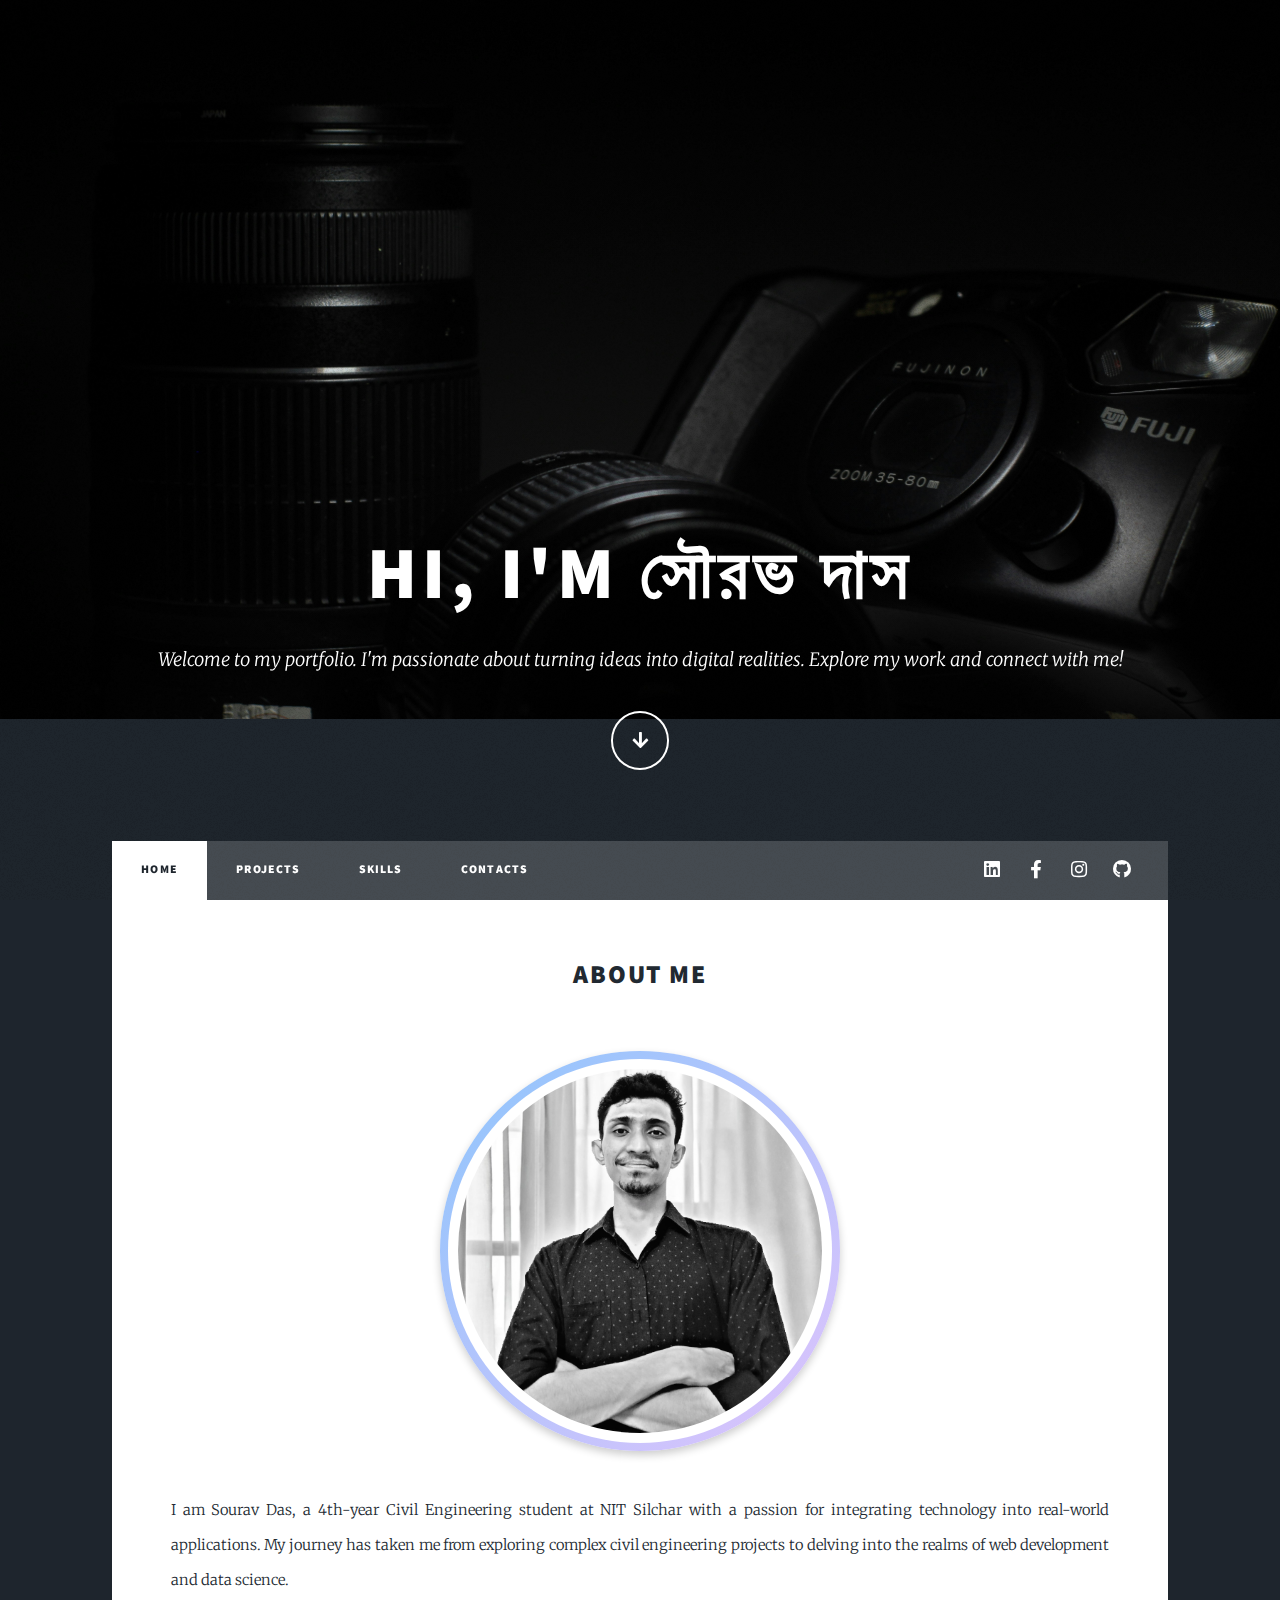
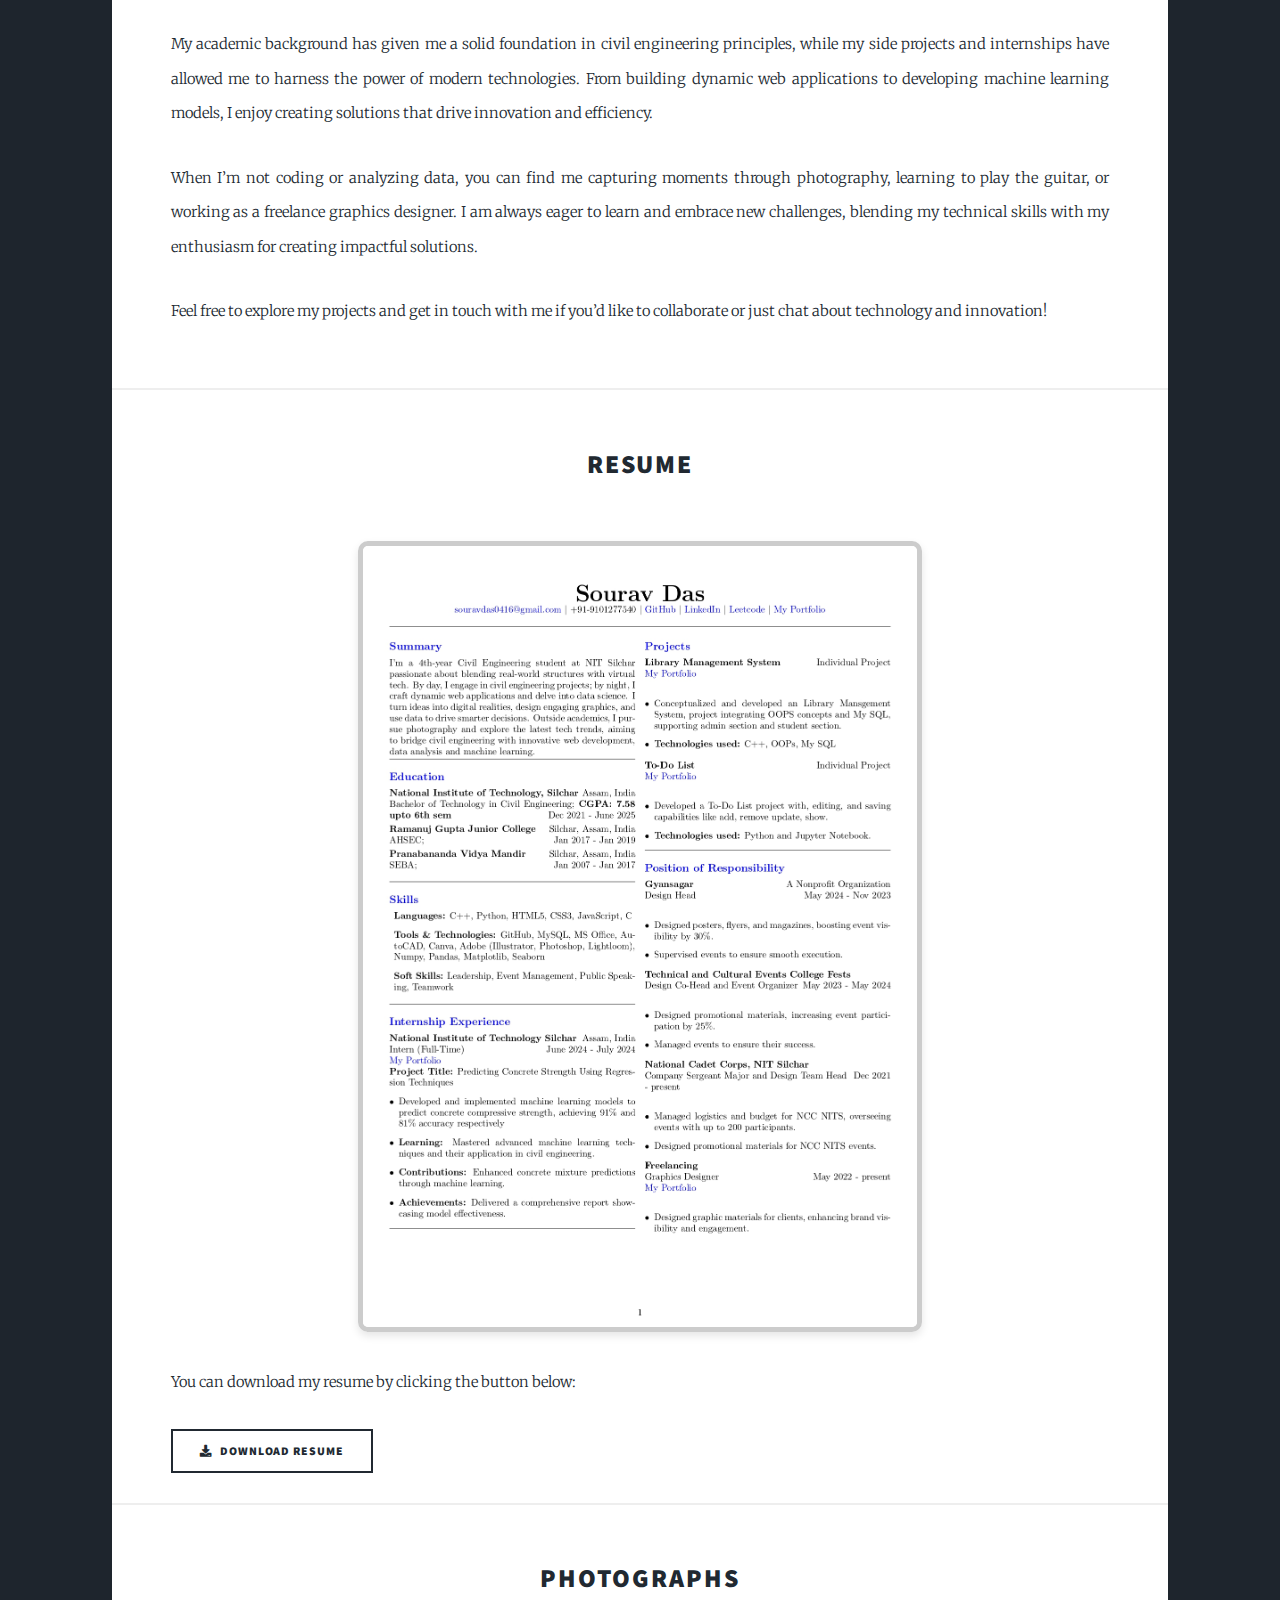
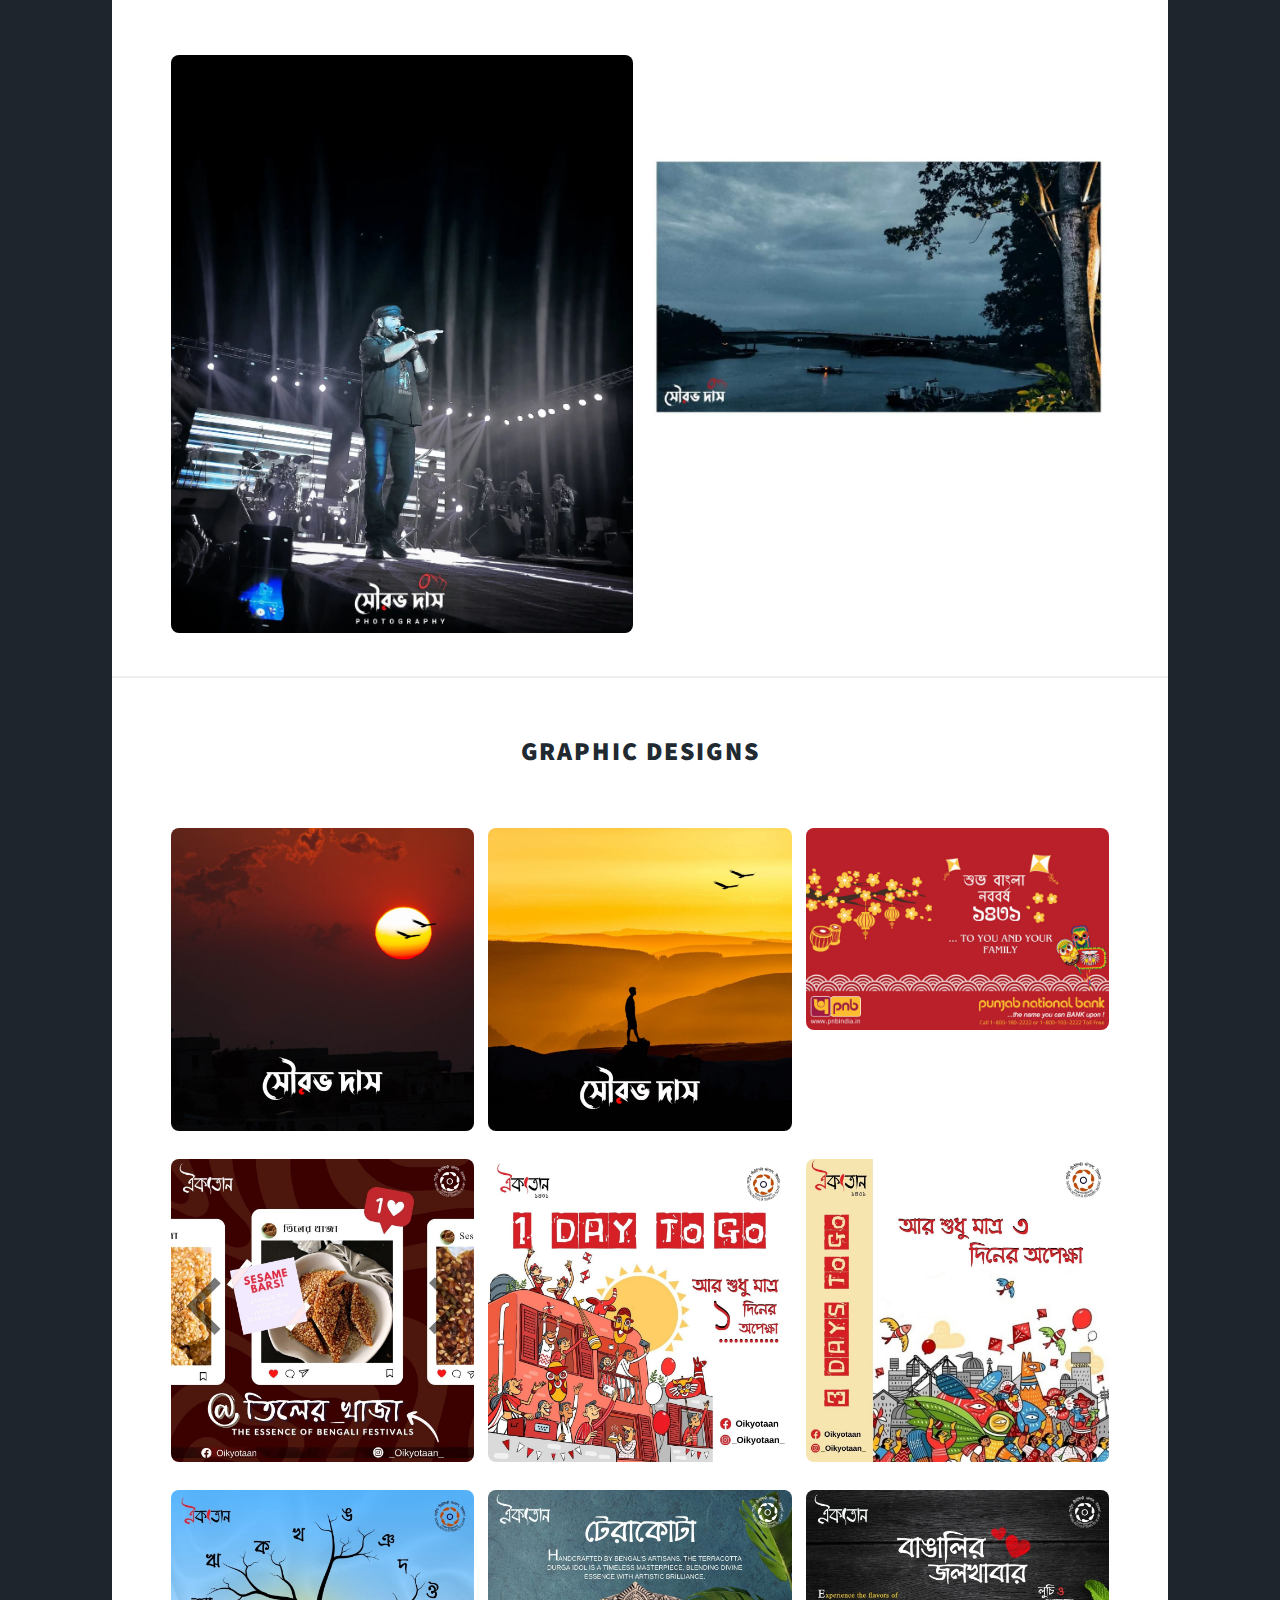
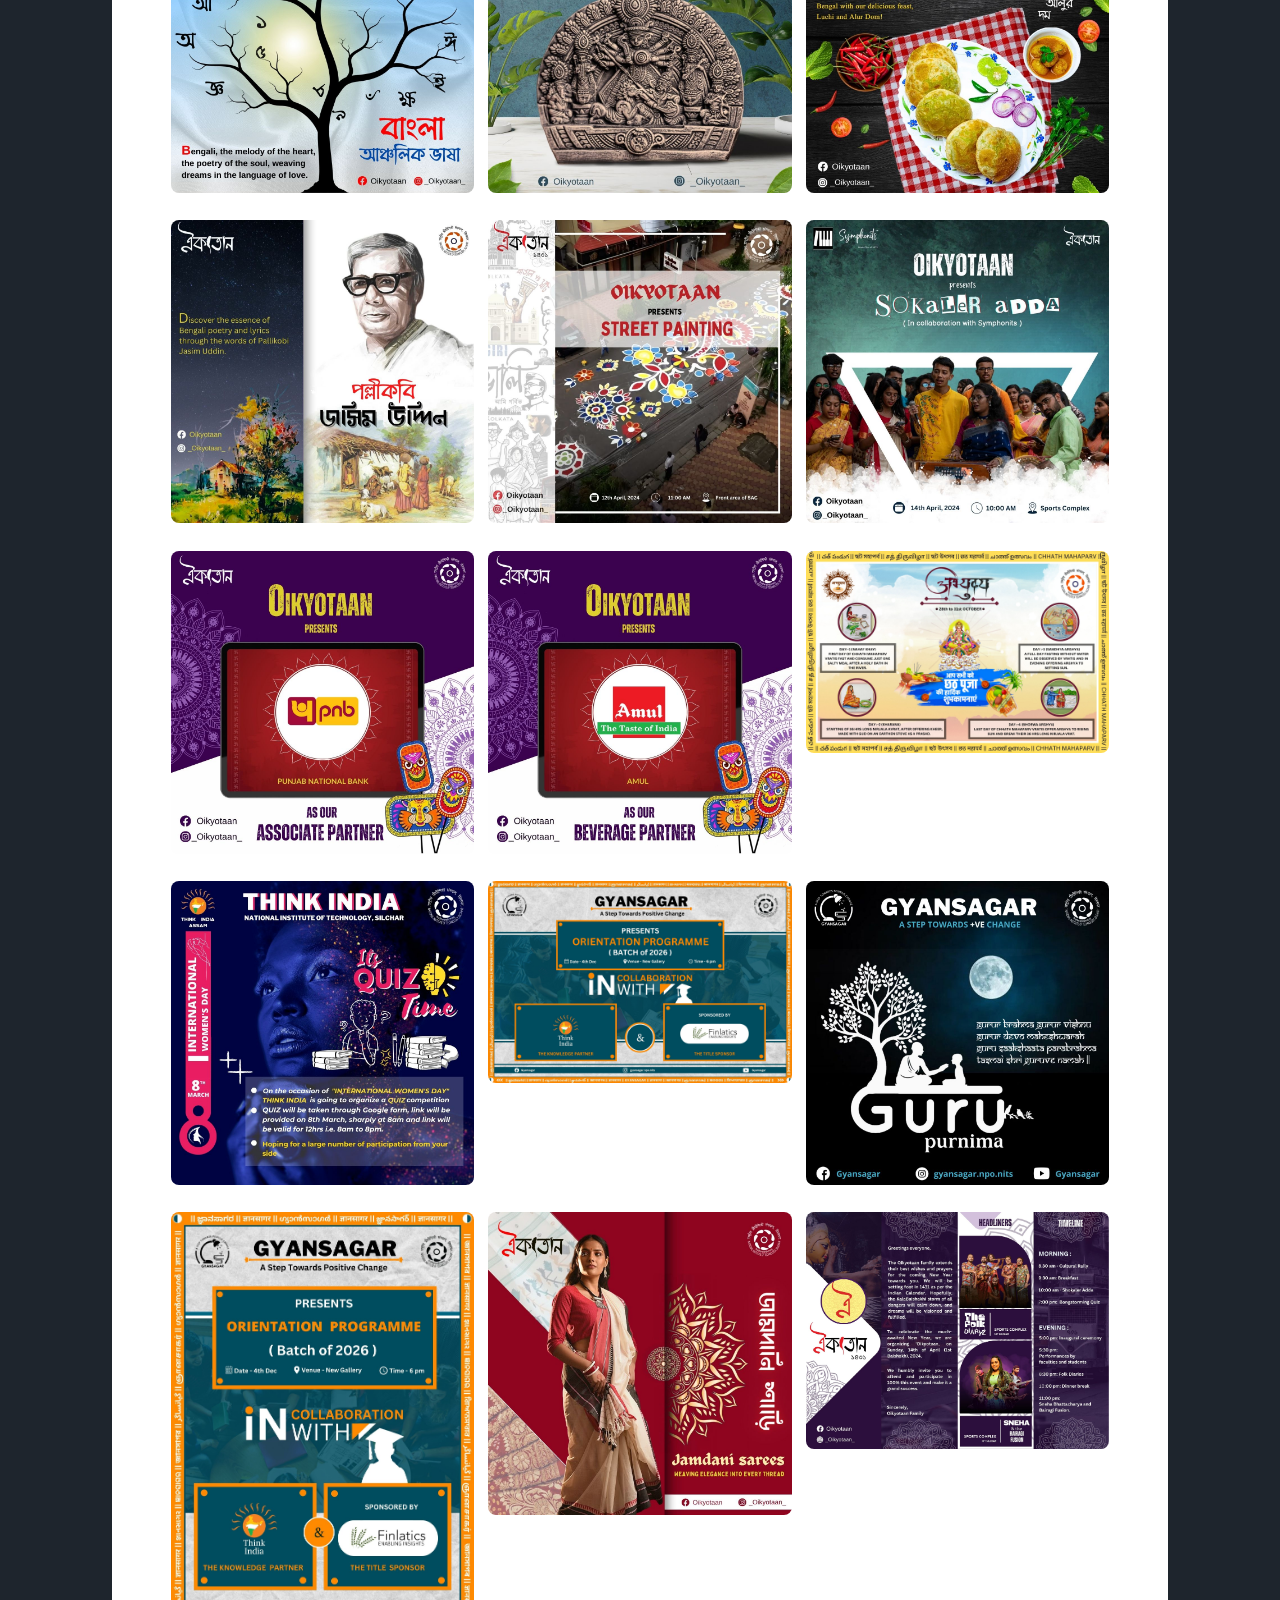
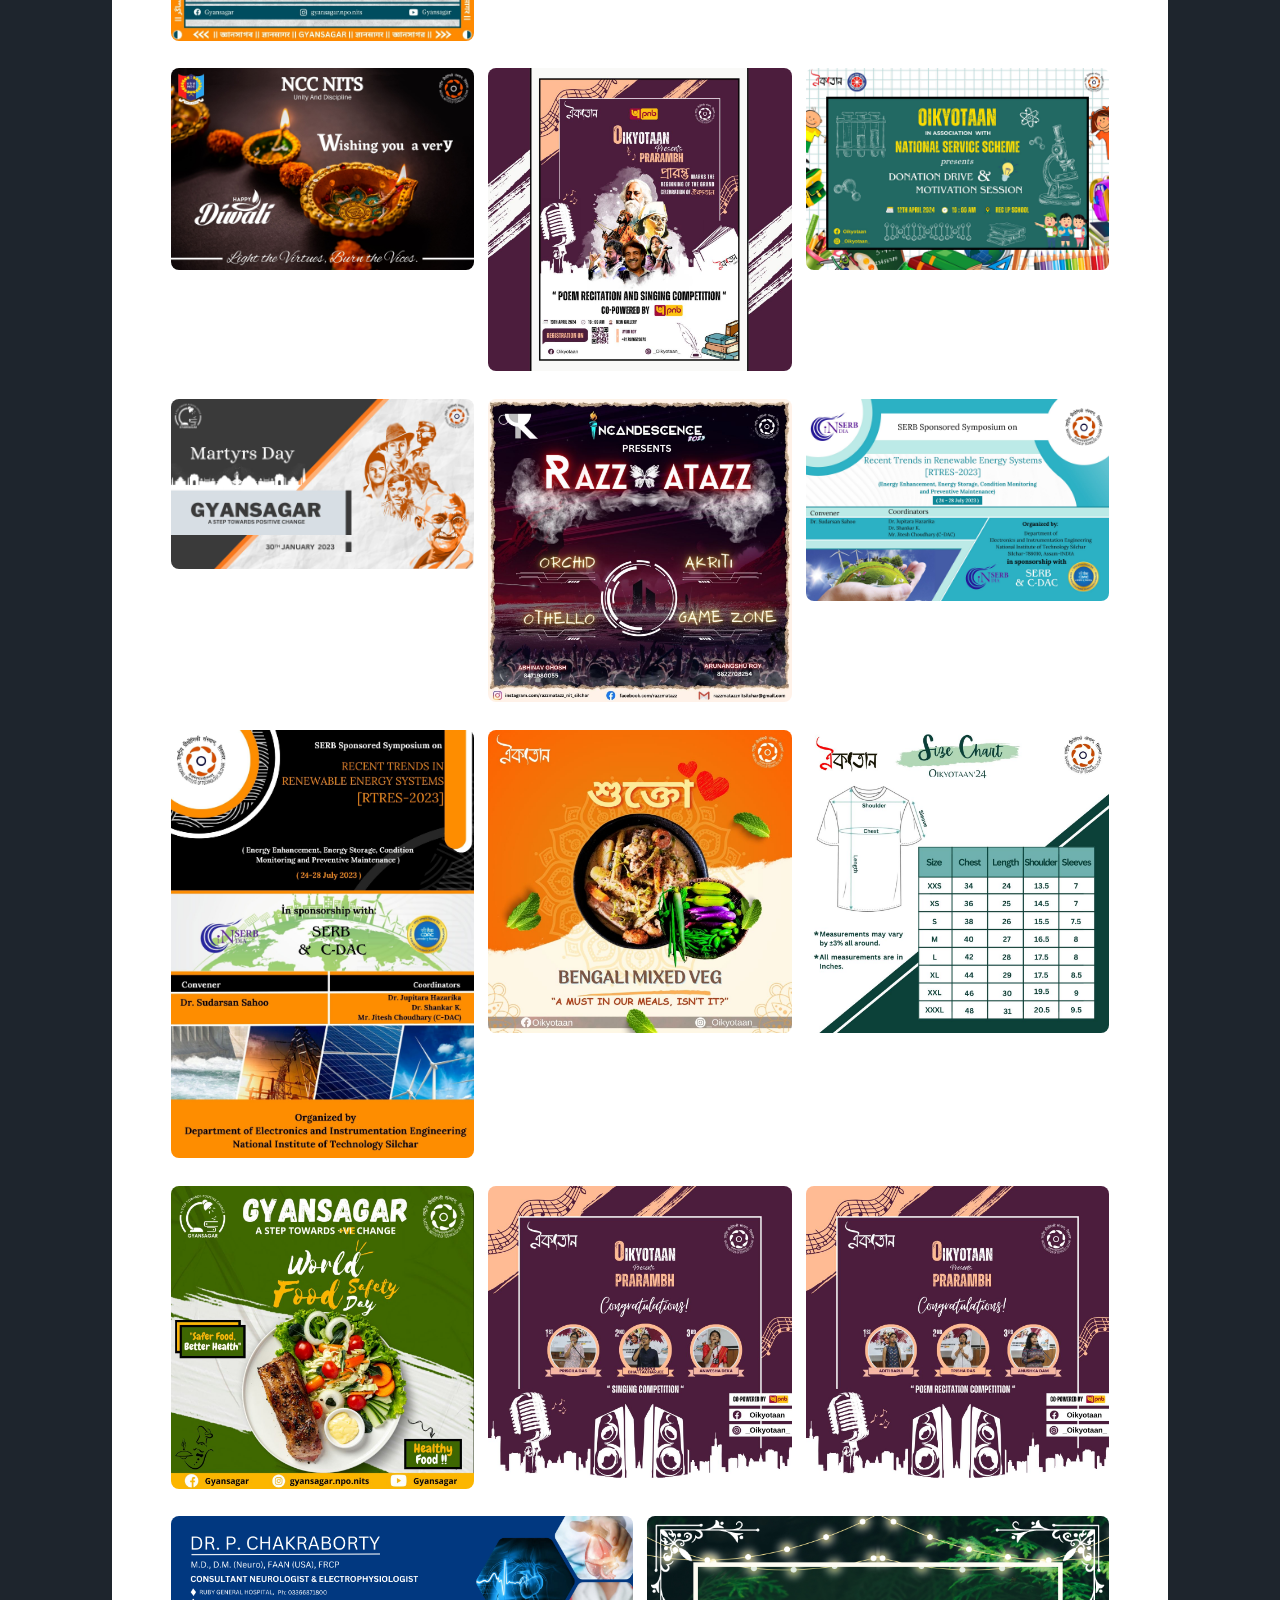
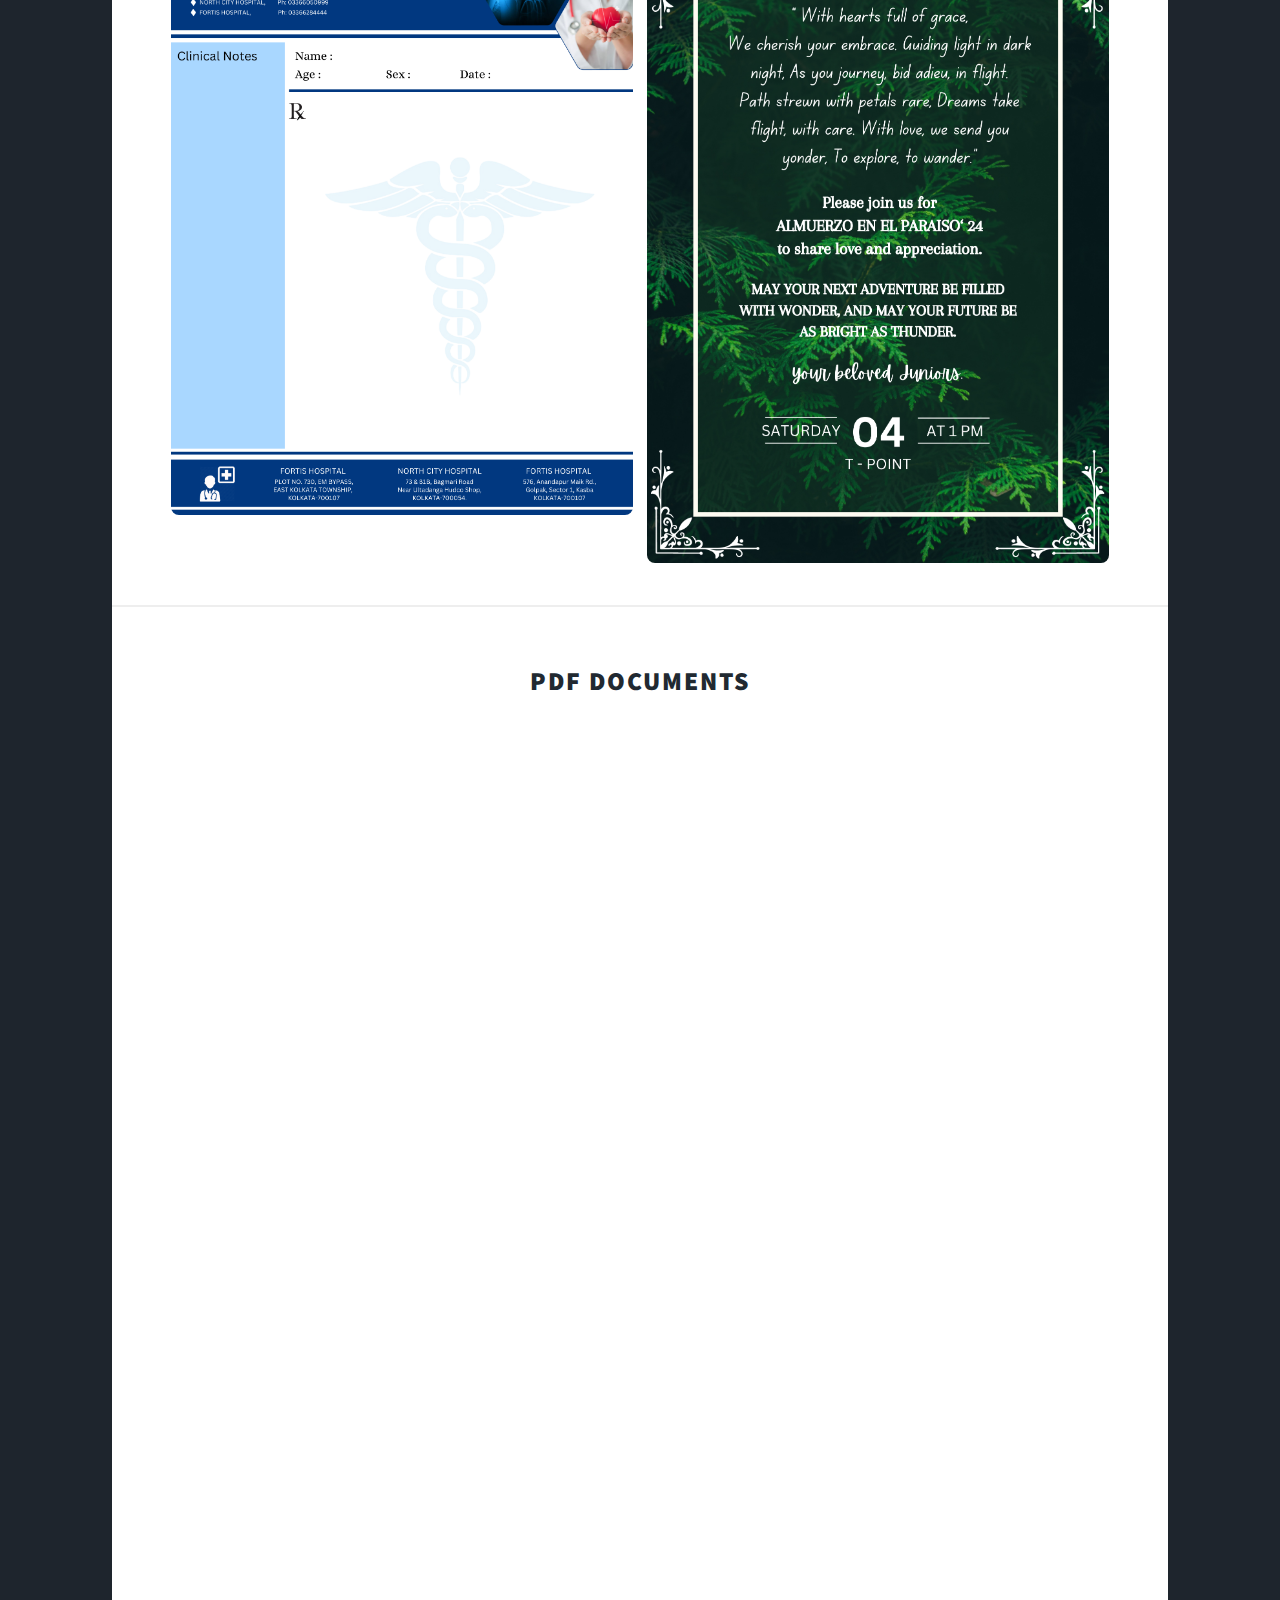
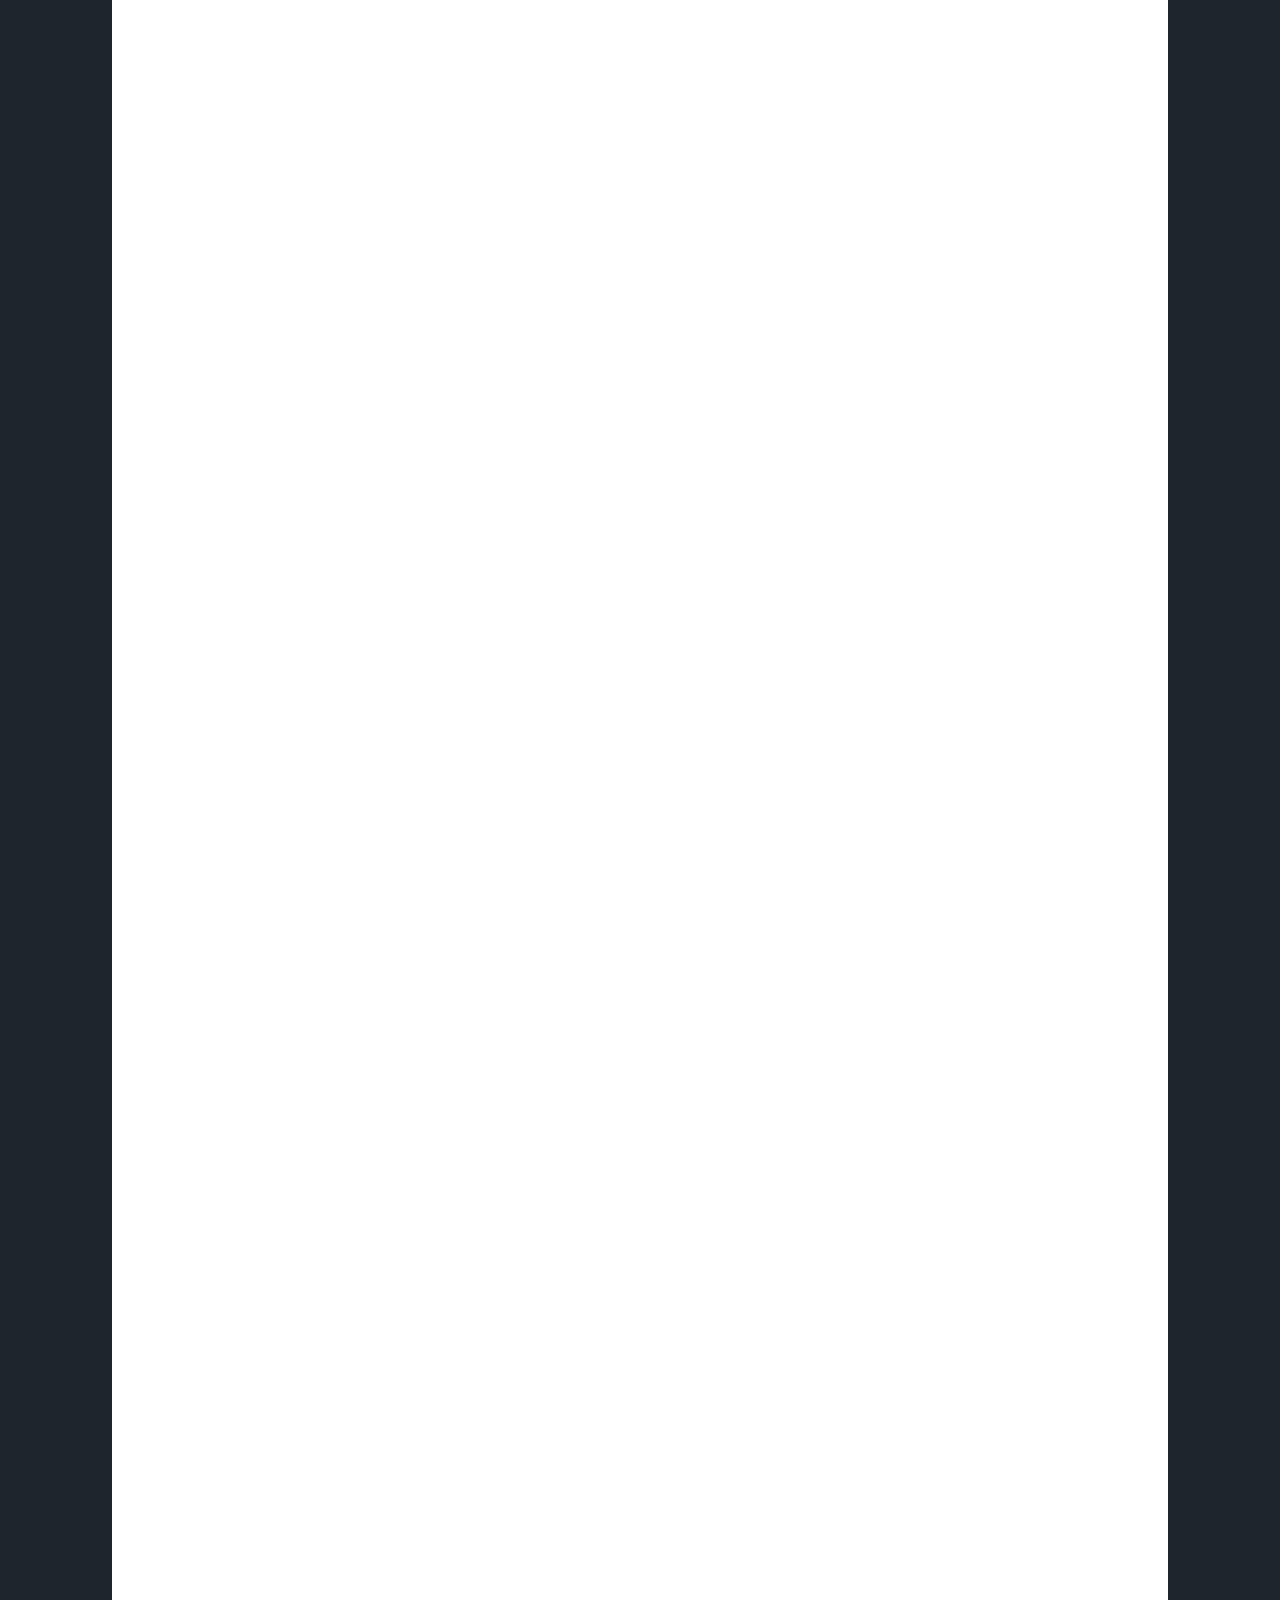
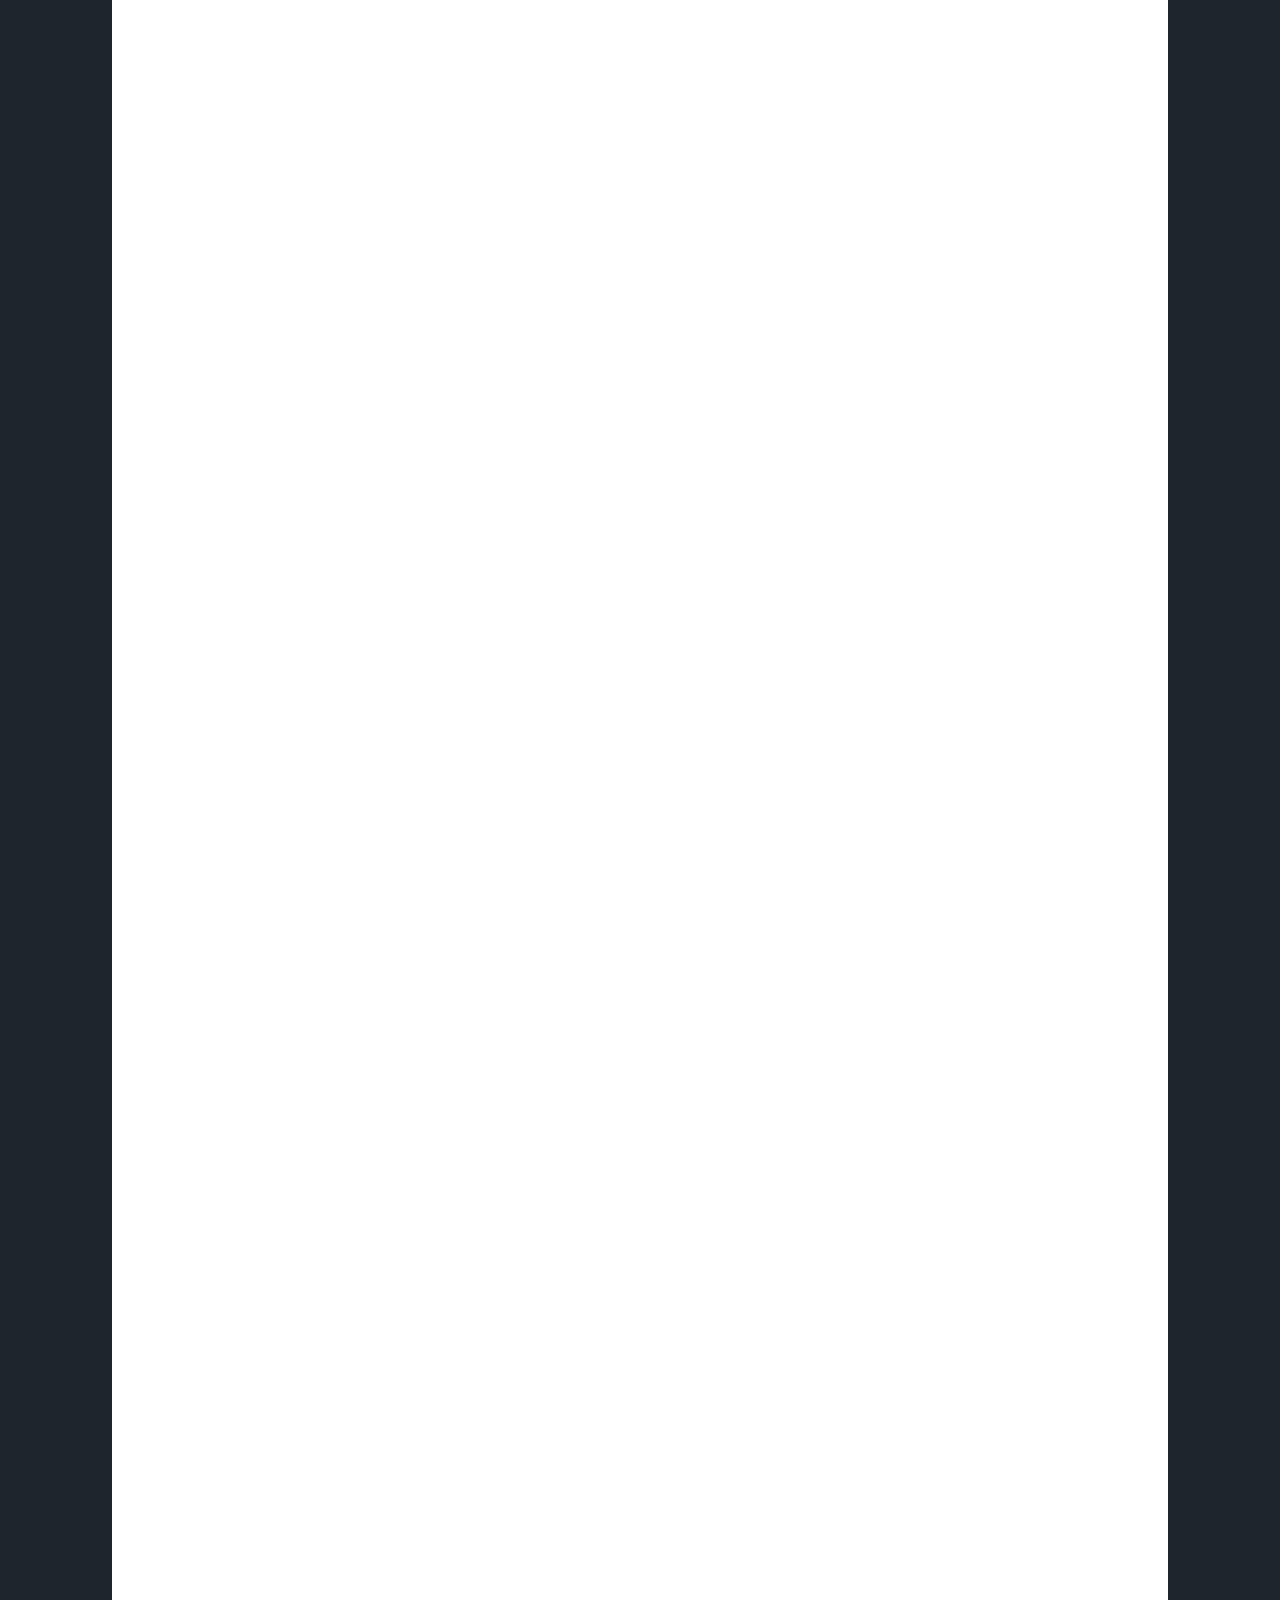
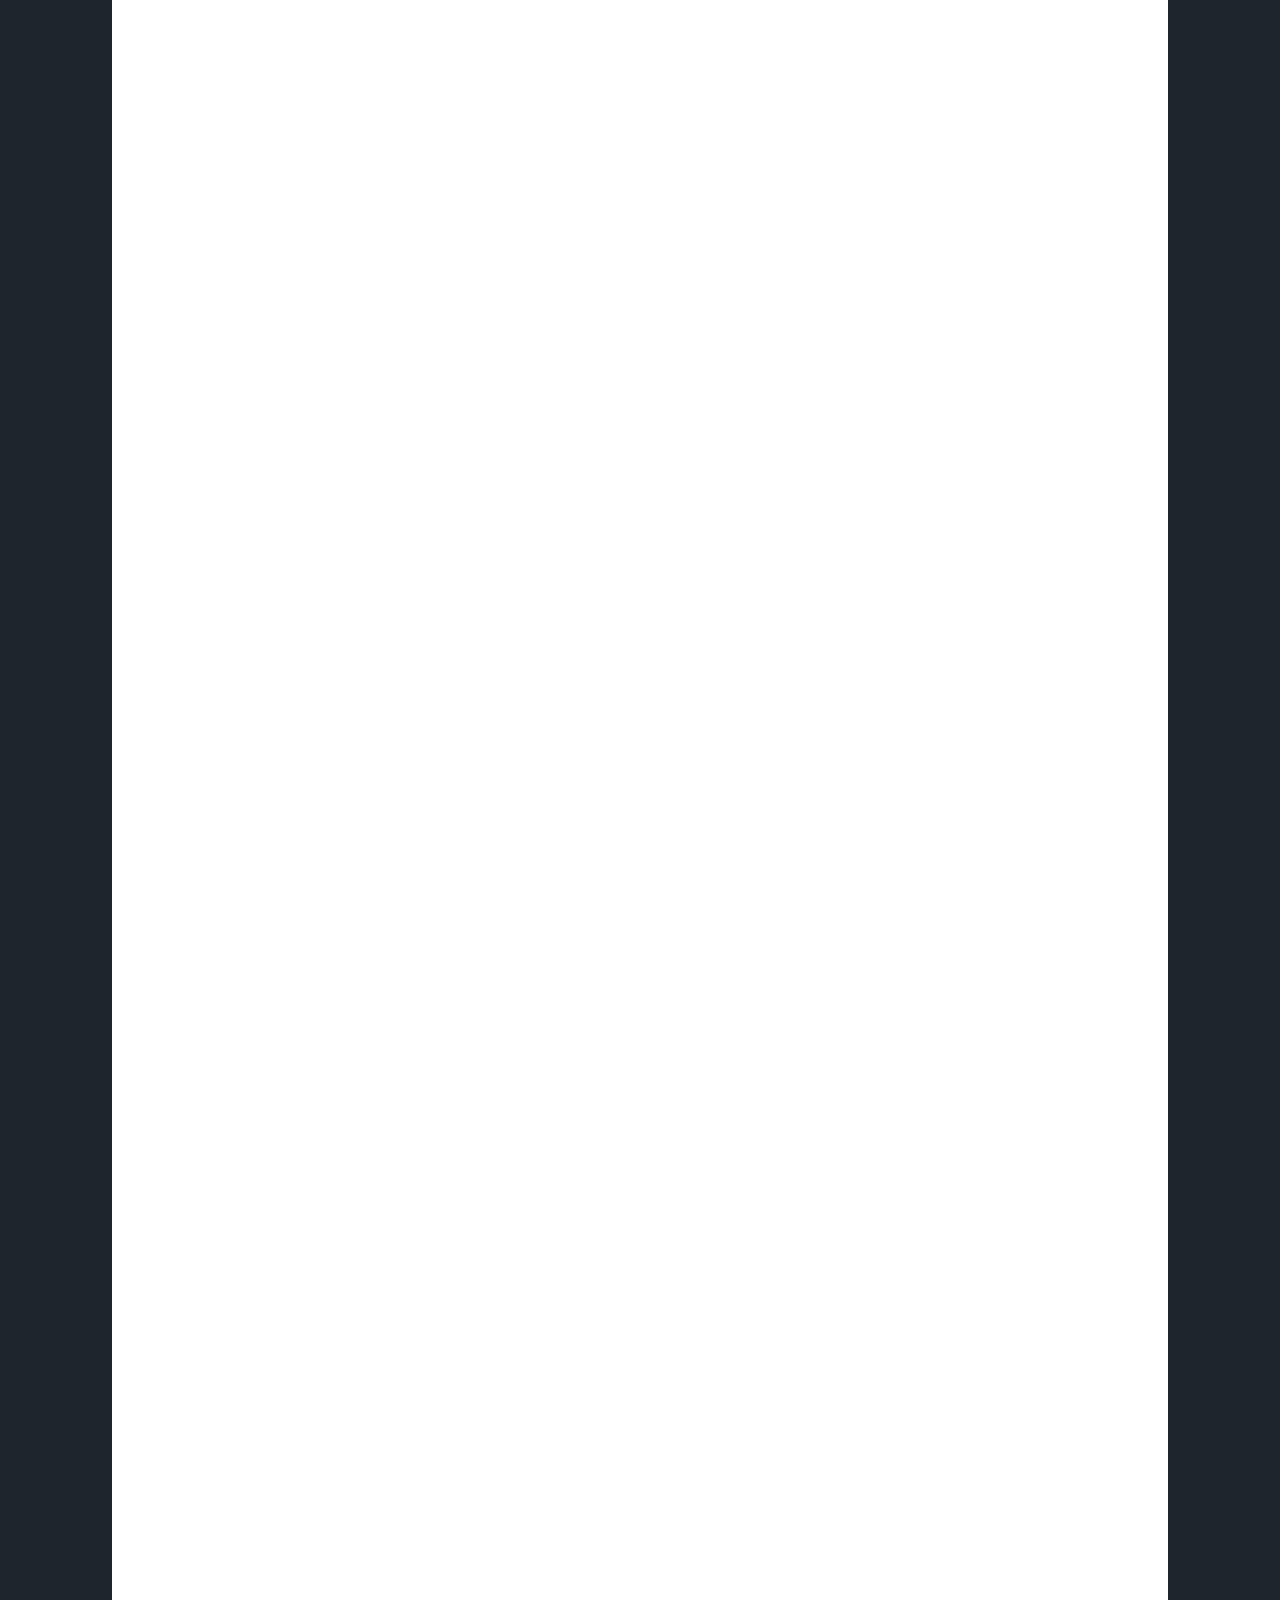
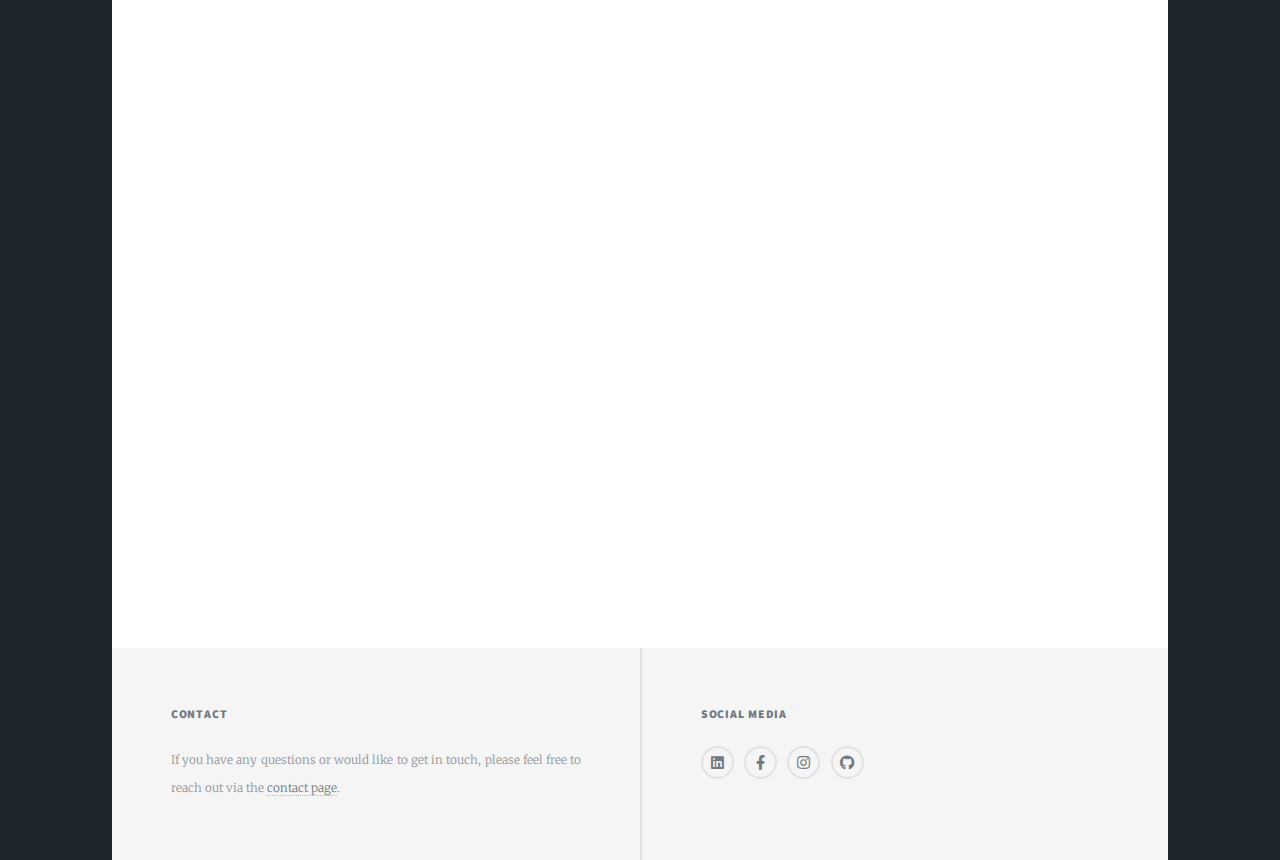
==== index.html @ 7c5637d4 "Update index.html" ====
<!DOCTYPE HTML>
<html>
<head>
    <title>Sourav Das - Portfolio</title>
    <meta charset="utf-8" />
    <meta name="viewport" content="width=device-width, initial-scale=1, user-scalable=no" />
    <link rel="stylesheet" href="assets/css/main.css" />
    <noscript><link rel="stylesheet" href="assets/css/noscript.css" /></noscript>
    <style>
        /* Add custom styling for the gallery sections */
        .gallery {
            display: flex;
            flex-wrap: wrap;
            gap: 1rem;
        }
        .gallery img {
            max-width: 100%;
            height: auto;
            border-radius: 8px;
        }
        .gallery-item {
            flex: 1 1 calc(33.333% - 1rem); /* Adjust for responsive layout */
            box-sizing: border-box;
        }
        @media (max-width: 768px) {
            .gallery-item {
                flex: 1 1 calc(50% - 1rem);
            }
        }
        @media (max-width: 480px) {
            .gallery-item {
                flex: 1 1 100%;
            }
        }
        
        /* Custom styling for PDF gallery */
        .pdf-gallery {
            display: flex;
            flex-direction: column; /* Stack PDFs vertically */
            gap: 1rem;
        }
        .pdf-gallery-item {
            width: 100%; /* Full width for each PDF */
            box-sizing: border-box;
        }
        .pdf-gallery-item iframe {
            width: 100%;
            height: 600px; /* Adjust height as needed */
        }
    </style>
</head>
<body class="is-preload">

    <!-- Wrapper -->
    <div id="wrapper" class="fade-in">

        <!-- Intro -->
        <div id="intro">
            <h1>Hi, I'm <a href="https://www.linkedin.com/in/soouravdas15/" target="_blank">সৌরভ দাস</a></h1>
            <p>Welcome to my portfolio. I'm passionate about turning ideas into digital realities. Explore my work and connect with me!</p>
            <ul class="actions">
                <li><a href="#about" class="button icon solid solo fa-arrow-down scrolly">Learn More</a></li>
            </ul>
        </div>

        <!-- Header -->
        <header id="header">
            <a href="index.html" class="logo">Sourav Das</a>
        </header>

        <!-- Nav -->
        <nav id="nav">
            <ul class="links">
                <li class="active"><a href="index.html">Home</a></li>
                <li><a href="projects.html">Projects</a></li>
                <li><a href="skills.html">Skills</a></li>
                <li><a href="contacts.html">Contacts</a></li>
            </ul>
            <ul class="icons">
                <li><a href="https://linkedin.com/in/soouravdas15/" class="icon brands fa-linkedin" target="_blank"><span class="label">LinkedIn</span></a></li>
                <li><a href="https://www.facebook.com/profile.php?id=100066839941691&mibextid=ZbWKwL" class="icon brands fa-facebook-f" target="_blank"><span class="label">Facebook</span></a></li>
                <li><a href="https://www.instagram.com/soouravdas01?igsh=cm15amM0bHg0dGxs" class="icon brands fa-instagram" target="_blank"><span class="label">Instagram</span></a></li>
                <li><a href="https://github.com/soouravdas01" class="icon brands fa-github" target="_blank"><span class="label">GitHub</span></a></li>
            </ul>
        </nav>

        <!-- Main -->
        <div id="main">
            <!-- About Section -->
            <section id="about">
                <header class="major">
                    <h2>About Me</h2>
                </header>
                <div class="about-content">
                    <div class="about-image">
                    <img id="framedImage" src="images/me.jpg" alt="Sourav Das">
                    </div>
                    <div class="about-text">
                    <p>
                        I am Sourav Das, a 4th-year Civil Engineering student at NIT Silchar with a passion for integrating technology into real-world applications. My journey has taken me from exploring complex civil engineering projects to delving into the realms of web development and data science.
                    </p>
                    <p>
                        My academic background has given me a solid foundation in civil engineering principles, while my side projects and internships have allowed me to harness the power of modern technologies. From building dynamic web applications to developing machine learning models, I enjoy creating solutions that drive innovation and efficiency.
                    </p>
                    <p>
                        When I’m not coding or analyzing data, you can find me capturing moments through photography, learning to play the guitar, or working as a freelance graphics designer. I am always eager to learn and embrace new challenges, blending my technical skills with my enthusiasm for creating impactful solutions.
                    </p>
                    <p>
                        Feel free to explore my projects and get in touch with me if you’d like to collaborate or just chat about technology and innovation!
                    </p>
                    </div>
                </div>
            </section>

            <!-- Resume Section -->
            <section id="resume">
                <header class="major">
                    <h2>Resume</h2>
                </header>
                <div class="resume-main">
                    <div class="resume-content" style="text-align: center;">
                        <img src="images/resume.jpg" alt="Resume" style="width:60%; height:auto; border: 5px solid #ccc; box-shadow: 0 4px 8px rgba(0, 0, 0, 0.1); border-radius: 10px;">
                    </div>
                    <p style="margin-top: 20px;">You can download my resume by clicking the button below:</p>
                    <a href="https://drive.google.com/file/d/1kAuCcXV0jUXP8mb2p8iyKn39-YwJwsaK/view" class="button icon solid fa-download" download>Download Resume</a>
                </div>
            </section>


            <!-- Photographs Section -->
            <section id="photographs">
                <header class="major">
                    <h2>Photographs</h2>
                </header>
                <div class="gallery">
                    <!-- Example Photo -->
                    <div class="gallery-item">
                        <img src="photographs/photo1.jpeg" alt="Photo 1">
                    </div>
                    <div class="gallery-item">
                        <img src="photographs/photo2.jpeg" alt="Photo 2">
                    </div>
                    <!-- Add more photos as needed -->
                </div>
            </section>

            <!-- Graphics Section -->
            <section id="graphics">
                <header class="major">
                    <h2>Graphic Designs</h2>
                </header>
                <div class="gallery">
                    <!-- Example Graphic Design -->

					<div class="gallery-item">
						<img src="graphics/1.jpg" alt="Design 1">
					</div>
					<div class="gallery-item">
						<img src="graphics/2.jpg" alt="Design 2">
					</div>
					<div class="gallery-item">
						<img src="graphics/3.jpg" alt="Design 3">
					</div>
					<div class="gallery-item">
						<img src="graphics/4.jpg" alt="Design 4">
					</div>
					<div class="gallery-item">
						<img src="graphics/5.jpg" alt="Design 5">
					</div>
					<div class="gallery-item">
						<img src="graphics/6.jpg" alt="Design 6">
					</div>
					<div class="gallery-item">
						<img src="graphics/7.jpg" alt="Design 7">
					</div>
					<div class="gallery-item">
						<img src="graphics/8.jpg" alt="Design 8">
					</div>
					<div class="gallery-item">
						<img src="graphics/9.jpg" alt="Design 9">
					</div>
					<div class="gallery-item">
						<img src="graphics/10.jpg" alt="Design 10">
					</div>
					<div class="gallery-item">
						<img src="graphics/11.jpg" alt="Design 11">
					</div>
					<div class="gallery-item">
						<img src="graphics/12.jpg" alt="Design 12">
					</div>
					<div class="gallery-item">
						<img src="graphics/13.jpg" alt="Design 13">
					</div>
					<div class="gallery-item">
						<img src="graphics/14.jpg" alt="Design 14">
					</div>
					<div class="gallery-item">
						<img src="graphics/15.jpg" alt="Design 15">
					</div>
					<div class="gallery-item">
						<img src="graphics/16.jpg" alt="Design 16">
					</div>
					<div class="gallery-item">
						<img src="graphics/17.jpg" alt="Design 17">
					</div>
					<div class="gallery-item">
						<img src="graphics/18.jpg" alt="Design 18">
					</div>
					<div class="gallery-item">
						<img src="graphics/19.jpg" alt="Design 19">
					</div>
					<div class="gallery-item">
						<img src="graphics/20.jpg" alt="Design 20">
					</div>
					<div class="gallery-item">
						<img src="graphics/21.jpg" alt="Design 21">
					</div>
					<div class="gallery-item">
						<img src="graphics/22.jpg" alt="Design 22">
					</div>
					<div class="gallery-item">
						<img src="graphics/23.jpg" alt="Design 23">
					</div>
					<div class="gallery-item">
						<img src="graphics/24.jpg" alt="Design 24">
					</div>
					<div class="gallery-item">
						<img src="graphics/25.jpg" alt="Design 25">
					</div>
					<div class="gallery-item">
						<img src="graphics/26.jpg" alt="Design 26">
					</div>
					<div class="gallery-item">
						<img src="graphics/27.jpg" alt="Design 27">
					</div>
					<div class="gallery-item">
						<img src="graphics/28.jpg" alt="Design 28">
					</div>
					<div class="gallery-item">
						<img src="graphics/29.jpg" alt="Design 29">
					</div>
					<div class="gallery-item">
						<img src="graphics/30.jpg" alt="Design 30">
					</div>
					<div class="gallery-item">
						<img src="graphics/31.jpg" alt="Design 31">
					</div>


                    <div class="gallery-item">
                        <img src="graphics/1.jpeg" alt="Design 32">
                    </div>
                    <div class="gallery-item">
                        <img src="graphics/2.jpeg" alt="Design 33">
                    </div>


					<div class="gallery-item">
						<img src="graphics/1.png" alt="Design 34">
					</div>
					<div class="gallery-item">
						<img src="graphics/2.png" alt="Design 35">
					</div>
                    <!-- Add more designs as needed -->
                </div>
            </section>

		    <!-- PDF Section -->
            <section id="pdfs">
                <header class="major">
                    <h2>PDF Documents</h2>
                </header>
                <div class="pdf-gallery">
                    <div class="pdf-gallery-item">
                        <iframe src="graphics/1.pdf" frameborder="0"></iframe>
                    </div>
                    <div class="pdf-gallery-item">
                        <iframe src="graphics/2.pdf" frameborder="0"></iframe>
                    </div>
                    <div class="pdf-gallery-item">
                        <iframe src="graphics/3.pdf" frameborder="0"></iframe>
                    </div>
                    <div class="pdf-gallery-item">
                        <iframe src="graphics/4.pdf" frameborder="0"></iframe>
                    </div>
                    <div class="pdf-gallery-item">
                        <iframe src="graphics/5.pdf" frameborder="0"></iframe>
                    </div>
                    <div class="pdf-gallery-item">
                        <iframe src="graphics/6.pdf" frameborder="0"></iframe>
                    </div>
                    <div class="pdf-gallery-item">
                        <iframe src="graphics/7.pdf" frameborder="0"></iframe>
                    </div>
                    <div class="pdf-gallery-item">
                        <iframe src="graphics/8.pdf" frameborder="0"></iframe>
                    </div>
                    <div class="pdf-gallery-item">
                        <iframe src="graphics/9.pdf" frameborder="0"></iframe>
                    </div>
                    <div class="pdf-gallery-item">
                        <iframe src="graphics/10.pdf" frameborder="0"></iframe>
                    </div>
                </div>
            </section>
			
			
			

        </div>

        <!-- Footer -->
        <footer id="footer">
            <section>
                <h3>Contact</h3>
                <p>If you have any questions or would like to get in touch, please feel free to reach out via the <a href="contacts.html">contact page</a>.</p>
            </section>
            <section>
                <h3>Social Media</h3>
                <ul class="icons alt">
                    <li><a href="https://linkedin.com/in/soouravdas15/" class="icon brands fa-linkedin" target="_blank"><span class="label">LinkedIn</span></a></li>
                    <li><a href="https://www.facebook.com/profile.php?id=100066839941691&mibextid=ZbWKwL" class="icon brands fa-facebook-f" target="_blank"><span class="label">Facebook</span></a></li>
                    <li><a href="https://www.instagram.com/soouravdas01?igsh=cm15amM0bHg0dGxs" class="icon brands fa-instagram" target="_blank"><span class="label">Instagram</span></a></li>
                    <li><a href="https://github.com/soouravdas01" class="icon brands fa-github" target="_blank"><span class="label">GitHub</span></a></li>
                </ul>
            </section>
        </footer>

    </div>

    <!-- Scripts -->
    <script src="assets/js/jquery.min.js"></script>
    <script src="assets/js/jquery.scrollex.min.js"></script>
    <script src="assets/js/jquery.scrolly.min.js"></script>
    <script src="assets/js/browser.min.js"></script>
    <script src="assets/js/breakpoints.min.js"></script>
    <script src="assets/js/util.js"></script>
    <script src="assets/js/main.js"></script>

</body>
</html>
---- assets/css/main.css ----
@import url(fontawesome-all.min.css);
@import url("https://fonts.googleapis.com/css?family=Merriweather:300,700,300italic,700italic|Source+Sans+Pro:900");



/* New styles for About Section */
.about-content {
    display: flex;
    flex-direction: column; /* Stack image on top of text */
    align-items: center;
    text-align: center; /* Center the text */
    gap: 2rem;
}

.about-image {
    width: 100%; /* Adjust width as needed */
    max-width: 400px; /* Ensure the image isn't too large */
}

#framedImage {
    width: 100%;
    height: auto;
    border-radius: 50%;
    border: 8px solid transparent; /* Make border transparent */
    padding: 10px;
    background: linear-gradient(white, white) padding-box, 
                linear-gradient(135deg, #8EC5FC, #E0C3FC) border-box; /* Dual-layer border */
    box-shadow: 0 4px 8px rgba(0, 0, 0, 0.2); /* Optional shadow for a frame effect */
}



html, body, div, span, applet, object,
iframe, h1, h2, h3, h4, h5, h6, p, blockquote,
pre, a, abbr, acronym, address, big, cite,
code, del, dfn, em, img, ins, kbd, q, s, samp,
small, strike, strong, sub, sup, tt, var, b,
u, i, center, dl, dt, dd, ol, ul, li, fieldset,
form, label, legend, table, caption, tbody,
tfoot, thead, tr, th, td, article, aside,
canvas, details, embed, figure, figcaption,
footer, header, hgroup, menu, nav, output, ruby,
section, summary, time, mark, audio, video {
	margin: 0;
	padding: 0;
	border: 0;
	font-size: 100%;
	font: inherit;
	vertical-align: baseline;}

article, aside, details, figcaption, figure,
footer, header, hgroup, menu, nav, section {
	display: block;}

body {
	line-height: 1;
}

ol, ul {
	list-style: none;
}

blockquote, q {
	quotes: none;
}

	blockquote:before, blockquote:after, q:before, q:after {
		content: '';
		content: none;
	}

table {
	border-collapse: collapse;
	border-spacing: 0;
}

body {
	-webkit-text-size-adjust: none;
}

mark {
	background-color: transparent;
	color: inherit;
}

input::-moz-focus-inner {
	border: 0;
	padding: 0;
}

input, select, textarea {
	-moz-appearance: none;
	-webkit-appearance: none;
	-ms-appearance: none;
	appearance: none;
}

/* Basic */

	@-ms-viewport {
		width: device-width;
	}

	body {
		-ms-overflow-style: scrollbar;
	}

	@media screen and (max-width: 480px) {

		html, body {
			min-width: 320px;
		}

	}

	html {
		box-sizing: border-box;
	}

	*, *:before, *:after {
		box-sizing: inherit;
	}

	body {
		background-color: #1e252d;
	}

		body.is-preload *, body.is-preload *:before, body.is-preload *:after {
			-moz-animation: none !important;
			-webkit-animation: none !important;
			-ms-animation: none !important;
			animation: none !important;
			-moz-transition: none !important;
			-webkit-transition: none !important;
			-ms-transition: none !important;
			transition: none !important;
		}

/* Type */

	html {
		font-size: 16pt;
	}

		@media screen and (max-width: 1680px) {

			html {
				font-size: 12pt;
			}

		}

		@media screen and (max-width: 1280px) {

			html {
				font-size: 11pt;
			}

		}

		@media screen and (max-width: 360px) {

			html {
				font-size: 10pt;
			}

		}

	body {
		color: #212931;
	}

	body, input, select, textarea {
		font-family: "Merriweather", Georgia, serif;
		font-weight: 300;
		font-size: 1rem;
		line-height: 2.375;
	}

	a {
		-moz-transition: color 0.2s ease-in-out, background-color 0.2s ease-in-out, border-color 0.2s ease-in-out, box-shadow 0.2s ease-in-out;
		-webkit-transition: color 0.2s ease-in-out, background-color 0.2s ease-in-out, border-color 0.2s ease-in-out, box-shadow 0.2s ease-in-out;
		-ms-transition: color 0.2s ease-in-out, background-color 0.2s ease-in-out, border-color 0.2s ease-in-out, box-shadow 0.2s ease-in-out;
		transition: color 0.2s ease-in-out, background-color 0.2s ease-in-out, border-color 0.2s ease-in-out, box-shadow 0.2s ease-in-out;
		border-bottom: dotted 1px;
		text-decoration: none;
	}

		a:hover {
			border-bottom-color: transparent;
		}

	strong, b {
		font-weight: 600;
	}

	em, i {
		font-style: italic;
	}

	p {
		text-align: justify;
		margin: 0 0 2rem 0;
	}

	h1, h2, h3, h4, h5, h6 {
		font-family: "Source Sans Pro", Helvetica, sans-serif;
		font-weight: 900;
		line-height: 1.5;
		letter-spacing: 0.075em;
		text-transform: uppercase;
		margin: 0 0 1rem 0;
	}

		h1 a, h2 a, h3 a, h4 a, h5 a, h6 a {
			border-bottom: 0;
			color: inherit;
			text-decoration: none;
		}

	h1 {
		font-size: 4rem;
		line-height: 1.1;
		margin: 0 0 2rem 0;
	}

	h2 {
		font-size: 1.75rem;
		line-height: 1.3;
		margin: 0 0 1.5rem 0;
	}

	h3 {
		font-size: 1.25rem;
		margin: 0 0 1.5rem 0;
	}

	h4 {
		font-size: 1rem;
	}

	h5 {
		font-size: 0.9rem;
	}

	h6 {
		font-size: 0.8rem;
	}

	sub {
		font-size: 0.8rem;
		position: relative;
		top: 0.5rem;
	}

	sup {
		font-size: 0.8rem;
		position: relative;
		top: -0.5rem;
	}

	blockquote {
		border-left: solid 4px;
		font-style: italic;
		margin: 0 0 2rem 0;
		padding: 0.5rem 0 0.5rem 2rem;
	}

	code {
		border: solid 2px;
		font-family: "Courier New", monospace;
		font-size: 0.9rem;
		margin: 0 0.25rem;
		padding: 0.25rem 0.65rem;
	}

	pre {
		-webkit-overflow-scrolling: touch;
		font-family: "Courier New", monospace;
		font-size: 0.9rem;
		margin: 0 0 2rem 0;
	}

		pre code {
			display: block;
			line-height: 1.75;
			padding: 1rem 1.5rem;
			overflow-x: auto;
		}

	hr {
		border: 0;
		border-bottom: solid 2px;
		margin: 3rem 0;
	}

		hr.major {
			margin: 5rem 0;
		}

	.align-left {
		text-align: left;
	}

	.align-center {
		text-align: center;
	}

	.align-right {
		text-align: right;
	}

	input, select, textarea {
		color: #212931;
	}

	a {
		color: #212931;
		border-bottom-color: rgba(33, 41, 49, 0.5);
	}

		a:hover {
			border-bottom-color: transparent;
			color: #18bfef !important;
		}

	strong, b {
		color: #212931;
	}

	h1, h2, h3, h4, h5, h6 {
		color: #212931;
	}

	blockquote {
		border-left-color: #eeeeee;
	}

	code {
		background: rgba(220, 220, 220, 0.25);
		border-color: #eeeeee;
	}

	hr {
		border-bottom-color: #eeeeee;
	}

/* Row */

	.row {
		display: flex;
		flex-wrap: wrap;
		box-sizing: border-box;
		align-items: stretch;
	}

		.row > * {
			box-sizing: border-box;
		}

		.row.gtr-uniform > * > :last-child {
			margin-bottom: 0;
		}

		.row.aln-left {
			justify-content: flex-start;
		}

		.row.aln-center {
			justify-content: center;
		}

		.row.aln-right {
			justify-content: flex-end;
		}

		.row.aln-top {
			align-items: flex-start;
		}

		.row.aln-middle {
			align-items: center;
		}

		.row.aln-bottom {
			align-items: flex-end;
		}

		.row > .imp {
			order: -1;
		}

		.row > .col-1 {
			width: 8.33333%;
		}

		.row > .off-1 {
			margin-left: 8.33333%;
		}

		.row > .col-2 {
			width: 16.66667%;
		}

		.row > .off-2 {
			margin-left: 16.66667%;
		}

		.row > .col-3 {
			width: 25%;
		}

		.row > .off-3 {
			margin-left: 25%;
		}

		.row > .col-4 {
			width: 33.33333%;
		}

		.row > .off-4 {
			margin-left: 33.33333%;
		}

		.row > .col-5 {
			width: 41.66667%;
		}

		.row > .off-5 {
			margin-left: 41.66667%;
		}

		.row > .col-6 {
			width: 50%;
		}

		.row > .off-6 {
			margin-left: 50%;
		}

		.row > .col-7 {
			width: 58.33333%;
		}

		.row > .off-7 {
			margin-left: 58.33333%;
		}

		.row > .col-8 {
			width: 66.66667%;
		}

		.row > .off-8 {
			margin-left: 66.66667%;
		}

		.row > .col-9 {
			width: 75%;
		}

		.row > .off-9 {
			margin-left: 75%;
		}

		.row > .col-10 {
			width: 83.33333%;
		}

		.row > .off-10 {
			margin-left: 83.33333%;
		}

		.row > .col-11 {
			width: 91.66667%;
		}

		.row > .off-11 {
			margin-left: 91.66667%;
		}

		.row > .col-12 {
			width: 100%;
		}

		.row > .off-12 {
			margin-left: 100%;
		}

		.row.gtr-0 {
			margin-top: 0;
			margin-left: 0rem;
		}

			.row.gtr-0 > * {
				padding: 0 0 0 0rem;
			}

			.row.gtr-0.gtr-uniform {
				margin-top: 0rem;
			}

				.row.gtr-0.gtr-uniform > * {
					padding-top: 0rem;
				}

		.row.gtr-25 {
			margin-top: 0;
			margin-left: -0.375rem;
		}

			.row.gtr-25 > * {
				padding: 0 0 0 0.375rem;
			}

			.row.gtr-25.gtr-uniform {
				margin-top: -0.375rem;
			}

				.row.gtr-25.gtr-uniform > * {
					padding-top: 0.375rem;
				}

		.row.gtr-50 {
			margin-top: 0;
			margin-left: -0.75rem;
		}

			.row.gtr-50 > * {
				padding: 0 0 0 0.75rem;
			}

			.row.gtr-50.gtr-uniform {
				margin-top: -0.75rem;
			}

				.row.gtr-50.gtr-uniform > * {
					padding-top: 0.75rem;
				}

		.row {
			margin-top: 0;
			margin-left: -1.5rem;
		}

			.row > * {
				padding: 0 0 0 1.5rem;
			}

			.row.gtr-uniform {
				margin-top: -1.5rem;
			}

				.row.gtr-uniform > * {
					padding-top: 1.5rem;
				}

		.row.gtr-150 {
			margin-top: 0;
			margin-left: -2.25rem;
		}

			.row.gtr-150 > * {
				padding: 0 0 0 2.25rem;
			}

			.row.gtr-150.gtr-uniform {
				margin-top: -2.25rem;
			}

				.row.gtr-150.gtr-uniform > * {
					padding-top: 2.25rem;
				}

		.row.gtr-200 {
			margin-top: 0;
			margin-left: -3rem;
		}

			.row.gtr-200 > * {
				padding: 0 0 0 3rem;
			}

			.row.gtr-200.gtr-uniform {
				margin-top: -3rem;
			}

				.row.gtr-200.gtr-uniform > * {
					padding-top: 3rem;
				}

		@media screen and (max-width: 1680px) {

			.row {
				display: flex;
				flex-wrap: wrap;
				box-sizing: border-box;
				align-items: stretch;
			}

				.row > * {
					box-sizing: border-box;
				}

				.row.gtr-uniform > * > :last-child {
					margin-bottom: 0;
				}

				.row.aln-left {
					justify-content: flex-start;
				}

				.row.aln-center {
					justify-content: center;
				}

				.row.aln-right {
					justify-content: flex-end;
				}

				.row.aln-top {
					align-items: flex-start;
				}

				.row.aln-middle {
					align-items: center;
				}

				.row.aln-bottom {
					align-items: flex-end;
				}

				.row > .imp-xlarge {
					order: -1;
				}

				.row > .col-1-xlarge {
					width: 8.33333%;
				}

				.row > .off-1-xlarge {
					margin-left: 8.33333%;
				}

				.row > .col-2-xlarge {
					width: 16.66667%;
				}

				.row > .off-2-xlarge {
					margin-left: 16.66667%;
				}

				.row > .col-3-xlarge {
					width: 25%;
				}

				.row > .off-3-xlarge {
					margin-left: 25%;
				}

				.row > .col-4-xlarge {
					width: 33.33333%;
				}

				.row > .off-4-xlarge {
					margin-left: 33.33333%;
				}

				.row > .col-5-xlarge {
					width: 41.66667%;
				}

				.row > .off-5-xlarge {
					margin-left: 41.66667%;
				}

				.row > .col-6-xlarge {
					width: 50%;
				}

				.row > .off-6-xlarge {
					margin-left: 50%;
				}

				.row > .col-7-xlarge {
					width: 58.33333%;
				}

				.row > .off-7-xlarge {
					margin-left: 58.33333%;
				}

				.row > .col-8-xlarge {
					width: 66.66667%;
				}

				.row > .off-8-xlarge {
					margin-left: 66.66667%;
				}

				.row > .col-9-xlarge {
					width: 75%;
				}

				.row > .off-9-xlarge {
					margin-left: 75%;
				}

				.row > .col-10-xlarge {
					width: 83.33333%;
				}

				.row > .off-10-xlarge {
					margin-left: 83.33333%;
				}

				.row > .col-11-xlarge {
					width: 91.66667%;
				}

				.row > .off-11-xlarge {
					margin-left: 91.66667%;
				}

				.row > .col-12-xlarge {
					width: 100%;
				}

				.row > .off-12-xlarge {
					margin-left: 100%;
				}

				.row.gtr-0 {
					margin-top: 0;
					margin-left: 0rem;
				}

					.row.gtr-0 > * {
						padding: 0 0 0 0rem;
					}

					.row.gtr-0.gtr-uniform {
						margin-top: 0rem;
					}

						.row.gtr-0.gtr-uniform > * {
							padding-top: 0rem;
						}

				.row.gtr-25 {
					margin-top: 0;
					margin-left: -0.375rem;
				}

					.row.gtr-25 > * {
						padding: 0 0 0 0.375rem;
					}

					.row.gtr-25.gtr-uniform {
						margin-top: -0.375rem;
					}

						.row.gtr-25.gtr-uniform > * {
							padding-top: 0.375rem;
						}

				.row.gtr-50 {
					margin-top: 0;
					margin-left: -0.75rem;
				}

					.row.gtr-50 > * {
						padding: 0 0 0 0.75rem;
					}

					.row.gtr-50.gtr-uniform {
						margin-top: -0.75rem;
					}

						.row.gtr-50.gtr-uniform > * {
							padding-top: 0.75rem;
						}

				.row {
					margin-top: 0;
					margin-left: -1.5rem;
				}

					.row > * {
						padding: 0 0 0 1.5rem;
					}

					.row.gtr-uniform {
						margin-top: -1.5rem;
					}

						.row.gtr-uniform > * {
							padding-top: 1.5rem;
						}

				.row.gtr-150 {
					margin-top: 0;
					margin-left: -2.25rem;
				}

					.row.gtr-150 > * {
						padding: 0 0 0 2.25rem;
					}

					.row.gtr-150.gtr-uniform {
						margin-top: -2.25rem;
					}

						.row.gtr-150.gtr-uniform > * {
							padding-top: 2.25rem;
						}

				.row.gtr-200 {
					margin-top: 0;
					margin-left: -3rem;
				}

					.row.gtr-200 > * {
						padding: 0 0 0 3rem;
					}

					.row.gtr-200.gtr-uniform {
						margin-top: -3rem;
					}

						.row.gtr-200.gtr-uniform > * {
							padding-top: 3rem;
						}

		}

		@media screen and (max-width: 1280px) {

			.row {
				display: flex;
				flex-wrap: wrap;
				box-sizing: border-box;
				align-items: stretch;
			}

				.row > * {
					box-sizing: border-box;
				}

				.row.gtr-uniform > * > :last-child {
					margin-bottom: 0;
				}

				.row.aln-left {
					justify-content: flex-start;
				}

				.row.aln-center {
					justify-content: center;
				}

				.row.aln-right {
					justify-content: flex-end;
				}

				.row.aln-top {
					align-items: flex-start;
				}

				.row.aln-middle {
					align-items: center;
				}

				.row.aln-bottom {
					align-items: flex-end;
				}

				.row > .imp-large {
					order: -1;
				}

				.row > .col-1-large {
					width: 8.33333%;
				}

				.row > .off-1-large {
					margin-left: 8.33333%;
				}

				.row > .col-2-large {
					width: 16.66667%;
				}

				.row > .off-2-large {
					margin-left: 16.66667%;
				}

				.row > .col-3-large {
					width: 25%;
				}

				.row > .off-3-large {
					margin-left: 25%;
				}

				.row > .col-4-large {
					width: 33.33333%;
				}

				.row > .off-4-large {
					margin-left: 33.33333%;
				}

				.row > .col-5-large {
					width: 41.66667%;
				}

				.row > .off-5-large {
					margin-left: 41.66667%;
				}

				.row > .col-6-large {
					width: 50%;
				}

				.row > .off-6-large {
					margin-left: 50%;
				}

				.row > .col-7-large {
					width: 58.33333%;
				}

				.row > .off-7-large {
					margin-left: 58.33333%;
				}

				.row > .col-8-large {
					width: 66.66667%;
				}

				.row > .off-8-large {
					margin-left: 66.66667%;
				}

				.row > .col-9-large {
					width: 75%;
				}

				.row > .off-9-large {
					margin-left: 75%;
				}

				.row > .col-10-large {
					width: 83.33333%;
				}

				.row > .off-10-large {
					margin-left: 83.33333%;
				}

				.row > .col-11-large {
					width: 91.66667%;
				}

				.row > .off-11-large {
					margin-left: 91.66667%;
				}

				.row > .col-12-large {
					width: 100%;
				}

				.row > .off-12-large {
					margin-left: 100%;
				}

				.row.gtr-0 {
					margin-top: 0;
					margin-left: 0rem;
				}

					.row.gtr-0 > * {
						padding: 0 0 0 0rem;
					}

					.row.gtr-0.gtr-uniform {
						margin-top: 0rem;
					}

						.row.gtr-0.gtr-uniform > * {
							padding-top: 0rem;
						}

				.row.gtr-25 {
					margin-top: 0;
					margin-left: -0.375rem;
				}

					.row.gtr-25 > * {
						padding: 0 0 0 0.375rem;
					}

					.row.gtr-25.gtr-uniform {
						margin-top: -0.375rem;
					}

						.row.gtr-25.gtr-uniform > * {
							padding-top: 0.375rem;
						}

				.row.gtr-50 {
					margin-top: 0;
					margin-left: -0.75rem;
				}

					.row.gtr-50 > * {
						padding: 0 0 0 0.75rem;
					}

					.row.gtr-50.gtr-uniform {
						margin-top: -0.75rem;
					}

						.row.gtr-50.gtr-uniform > * {
							padding-top: 0.75rem;
						}

				.row {
					margin-top: 0;
					margin-left: -1.5rem;
				}

					.row > * {
						padding: 0 0 0 1.5rem;
					}

					.row.gtr-uniform {
						margin-top: -1.5rem;
					}

						.row.gtr-uniform > * {
							padding-top: 1.5rem;
						}

				.row.gtr-150 {
					margin-top: 0;
					margin-left: -2.25rem;
				}

					.row.gtr-150 > * {
						padding: 0 0 0 2.25rem;
					}

					.row.gtr-150.gtr-uniform {
						margin-top: -2.25rem;
					}

						.row.gtr-150.gtr-uniform > * {
							padding-top: 2.25rem;
						}

				.row.gtr-200 {
					margin-top: 0;
					margin-left: -3rem;
				}

					.row.gtr-200 > * {
						padding: 0 0 0 3rem;
					}

					.row.gtr-200.gtr-uniform {
						margin-top: -3rem;
					}

						.row.gtr-200.gtr-uniform > * {
							padding-top: 3rem;
						}

		}

		@media screen and (max-width: 980px) {

			.row {
				display: flex;
				flex-wrap: wrap;
				box-sizing: border-box;
				align-items: stretch;
			}

				.row > * {
					box-sizing: border-box;
				}

				.row.gtr-uniform > * > :last-child {
					margin-bottom: 0;
				}

				.row.aln-left {
					justify-content: flex-start;
				}

				.row.aln-center {
					justify-content: center;
				}

				.row.aln-right {
					justify-content: flex-end;
				}

				.row.aln-top {
					align-items: flex-start;
				}

				.row.aln-middle {
					align-items: center;
				}

				.row.aln-bottom {
					align-items: flex-end;
				}

				.row > .imp-medium {
					order: -1;
				}

				.row > .col-1-medium {
					width: 8.33333%;
				}

				.row > .off-1-medium {
					margin-left: 8.33333%;
				}

				.row > .col-2-medium {
					width: 16.66667%;
				}

				.row > .off-2-medium {
					margin-left: 16.66667%;
				}

				.row > .col-3-medium {
					width: 25%;
				}

				.row > .off-3-medium {
					margin-left: 25%;
				}

				.row > .col-4-medium {
					width: 33.33333%;
				}

				.row > .off-4-medium {
					margin-left: 33.33333%;
				}

				.row > .col-5-medium {
					width: 41.66667%;
				}

				.row > .off-5-medium {
					margin-left: 41.66667%;
				}

				.row > .col-6-medium {
					width: 50%;
				}

				.row > .off-6-medium {
					margin-left: 50%;
				}

				.row > .col-7-medium {
					width: 58.33333%;
				}

				.row > .off-7-medium {
					margin-left: 58.33333%;
				}

				.row > .col-8-medium {
					width: 66.66667%;
				}

				.row > .off-8-medium {
					margin-left: 66.66667%;
				}

				.row > .col-9-medium {
					width: 75%;
				}

				.row > .off-9-medium {
					margin-left: 75%;
				}

				.row > .col-10-medium {
					width: 83.33333%;
				}

				.row > .off-10-medium {
					margin-left: 83.33333%;
				}

				.row > .col-11-medium {
					width: 91.66667%;
				}

				.row > .off-11-medium {
					margin-left: 91.66667%;
				}

				.row > .col-12-medium {
					width: 100%;
				}

				.row > .off-12-medium {
					margin-left: 100%;
				}

				.row.gtr-0 {
					margin-top: 0;
					margin-left: 0rem;
				}

					.row.gtr-0 > * {
						padding: 0 0 0 0rem;
					}

					.row.gtr-0.gtr-uniform {
						margin-top: 0rem;
					}

						.row.gtr-0.gtr-uniform > * {
							padding-top: 0rem;
						}

				.row.gtr-25 {
					margin-top: 0;
					margin-left: -0.375rem;
				}

					.row.gtr-25 > * {
						padding: 0 0 0 0.375rem;
					}

					.row.gtr-25.gtr-uniform {
						margin-top: -0.375rem;
					}

						.row.gtr-25.gtr-uniform > * {
							padding-top: 0.375rem;
						}

				.row.gtr-50 {
					margin-top: 0;
					margin-left: -0.75rem;
				}

					.row.gtr-50 > * {
						padding: 0 0 0 0.75rem;
					}

					.row.gtr-50.gtr-uniform {
						margin-top: -0.75rem;
					}

						.row.gtr-50.gtr-uniform > * {
							padding-top: 0.75rem;
						}

				.row {
					margin-top: 0;
					margin-left: -1.5rem;
				}

					.row > * {
						padding: 0 0 0 1.5rem;
					}

					.row.gtr-uniform {
						margin-top: -1.5rem;
					}

						.row.gtr-uniform > * {
							padding-top: 1.5rem;
						}

				.row.gtr-150 {
					margin-top: 0;
					margin-left: -2.25rem;
				}

					.row.gtr-150 > * {
						padding: 0 0 0 2.25rem;
					}

					.row.gtr-150.gtr-uniform {
						margin-top: -2.25rem;
					}

						.row.gtr-150.gtr-uniform > * {
							padding-top: 2.25rem;
						}

				.row.gtr-200 {
					margin-top: 0;
					margin-left: -3rem;
				}

					.row.gtr-200 > * {
						padding: 0 0 0 3rem;
					}

					.row.gtr-200.gtr-uniform {
						margin-top: -3rem;
					}

						.row.gtr-200.gtr-uniform > * {
							padding-top: 3rem;
						}

		}

		@media screen and (max-width: 736px) {

			.row {
				display: flex;
				flex-wrap: wrap;
				box-sizing: border-box;
				align-items: stretch;
			}

				.row > * {
					box-sizing: border-box;
				}

				.row.gtr-uniform > * > :last-child {
					margin-bottom: 0;
				}

				.row.aln-left {
					justify-content: flex-start;
				}

				.row.aln-center {
					justify-content: center;
				}

				.row.aln-right {
					justify-content: flex-end;
				}

				.row.aln-top {
					align-items: flex-start;
				}

				.row.aln-middle {
					align-items: center;
				}

				.row.aln-bottom {
					align-items: flex-end;
				}

				.row > .imp-small {
					order: -1;
				}

				.row > .col-1-small {
					width: 8.33333%;
				}

				.row > .off-1-small {
					margin-left: 8.33333%;
				}

				.row > .col-2-small {
					width: 16.66667%;
				}

				.row > .off-2-small {
					margin-left: 16.66667%;
				}

				.row > .col-3-small {
					width: 25%;
				}

				.row > .off-3-small {
					margin-left: 25%;
				}

				.row > .col-4-small {
					width: 33.33333%;
				}

				.row > .off-4-small {
					margin-left: 33.33333%;
				}

				.row > .col-5-small {
					width: 41.66667%;
				}

				.row > .off-5-small {
					margin-left: 41.66667%;
				}

				.row > .col-6-small {
					width: 50%;
				}

				.row > .off-6-small {
					margin-left: 50%;
				}

				.row > .col-7-small {
					width: 58.33333%;
				}

				.row > .off-7-small {
					margin-left: 58.33333%;
				}

				.row > .col-8-small {
					width: 66.66667%;
				}

				.row > .off-8-small {
					margin-left: 66.66667%;
				}

				.row > .col-9-small {
					width: 75%;
				}

				.row > .off-9-small {
					margin-left: 75%;
				}

				.row > .col-10-small {
					width: 83.33333%;
				}

				.row > .off-10-small {
					margin-left: 83.33333%;
				}

				.row > .col-11-small {
					width: 91.66667%;
				}

				.row > .off-11-small {
					margin-left: 91.66667%;
				}

				.row > .col-12-small {
					width: 100%;
				}

				.row > .off-12-small {
					margin-left: 100%;
				}

				.row.gtr-0 {
					margin-top: 0;
					margin-left: 0rem;
				}

					.row.gtr-0 > * {
						padding: 0 0 0 0rem;
					}

					.row.gtr-0.gtr-uniform {
						margin-top: 0rem;
					}

						.row.gtr-0.gtr-uniform > * {
							padding-top: 0rem;
						}

				.row.gtr-25 {
					margin-top: 0;
					margin-left: -0.375rem;
				}

					.row.gtr-25 > * {
						padding: 0 0 0 0.375rem;
					}

					.row.gtr-25.gtr-uniform {
						margin-top: -0.375rem;
					}

						.row.gtr-25.gtr-uniform > * {
							padding-top: 0.375rem;
						}

				.row.gtr-50 {
					margin-top: 0;
					margin-left: -0.75rem;
				}

					.row.gtr-50 > * {
						padding: 0 0 0 0.75rem;
					}

					.row.gtr-50.gtr-uniform {
						margin-top: -0.75rem;
					}

						.row.gtr-50.gtr-uniform > * {
							padding-top: 0.75rem;
						}

				.row {
					margin-top: 0;
					margin-left: -1.5rem;
				}

					.row > * {
						padding: 0 0 0 1.5rem;
					}

					.row.gtr-uniform {
						margin-top: -1.5rem;
					}

						.row.gtr-uniform > * {
							padding-top: 1.5rem;
						}

				.row.gtr-150 {
					margin-top: 0;
					margin-left: -2.25rem;
				}

					.row.gtr-150 > * {
						padding: 0 0 0 2.25rem;
					}

					.row.gtr-150.gtr-uniform {
						margin-top: -2.25rem;
					}

						.row.gtr-150.gtr-uniform > * {
							padding-top: 2.25rem;
						}

				.row.gtr-200 {
					margin-top: 0;
					margin-left: -3rem;
				}

					.row.gtr-200 > * {
						padding: 0 0 0 3rem;
					}

					.row.gtr-200.gtr-uniform {
						margin-top: -3rem;
					}

						.row.gtr-200.gtr-uniform > * {
							padding-top: 3rem;
						}

		}

		@media screen and (max-width: 480px) {

			.row {
				display: flex;
				flex-wrap: wrap;
				box-sizing: border-box;
				align-items: stretch;
			}

				.row > * {
					box-sizing: border-box;
				}

				.row.gtr-uniform > * > :last-child {
					margin-bottom: 0;
				}

				.row.aln-left {
					justify-content: flex-start;
				}

				.row.aln-center {
					justify-content: center;
				}

				.row.aln-right {
					justify-content: flex-end;
				}

				.row.aln-top {
					align-items: flex-start;
				}

				.row.aln-middle {
					align-items: center;
				}

				.row.aln-bottom {
					align-items: flex-end;
				}

				.row > .imp-xsmall {
					order: -1;
				}

				.row > .col-1-xsmall {
					width: 8.33333%;
				}

				.row > .off-1-xsmall {
					margin-left: 8.33333%;
				}

				.row > .col-2-xsmall {
					width: 16.66667%;
				}

				.row > .off-2-xsmall {
					margin-left: 16.66667%;
				}

				.row > .col-3-xsmall {
					width: 25%;
				}

				.row > .off-3-xsmall {
					margin-left: 25%;
				}

				.row > .col-4-xsmall {
					width: 33.33333%;
				}

				.row > .off-4-xsmall {
					margin-left: 33.33333%;
				}

				.row > .col-5-xsmall {
					width: 41.66667%;
				}

				.row > .off-5-xsmall {
					margin-left: 41.66667%;
				}

				.row > .col-6-xsmall {
					width: 50%;
				}

				.row > .off-6-xsmall {
					margin-left: 50%;
				}

				.row > .col-7-xsmall {
					width: 58.33333%;
				}

				.row > .off-7-xsmall {
					margin-left: 58.33333%;
				}

				.row > .col-8-xsmall {
					width: 66.66667%;
				}

				.row > .off-8-xsmall {
					margin-left: 66.66667%;
				}

				.row > .col-9-xsmall {
					width: 75%;
				}

				.row > .off-9-xsmall {
					margin-left: 75%;
				}

				.row > .col-10-xsmall {
					width: 83.33333%;
				}

				.row > .off-10-xsmall {
					margin-left: 83.33333%;
				}

				.row > .col-11-xsmall {
					width: 91.66667%;
				}

				.row > .off-11-xsmall {
					margin-left: 91.66667%;
				}

				.row > .col-12-xsmall {
					width: 100%;
				}

				.row > .off-12-xsmall {
					margin-left: 100%;
				}

				.row.gtr-0 {
					margin-top: 0;
					margin-left: 0rem;
				}

					.row.gtr-0 > * {
						padding: 0 0 0 0rem;
					}

					.row.gtr-0.gtr-uniform {
						margin-top: 0rem;
					}

						.row.gtr-0.gtr-uniform > * {
							padding-top: 0rem;
						}

				.row.gtr-25 {
					margin-top: 0;
					margin-left: -0.375rem;
				}

					.row.gtr-25 > * {
						padding: 0 0 0 0.375rem;
					}

					.row.gtr-25.gtr-uniform {
						margin-top: -0.375rem;
					}

						.row.gtr-25.gtr-uniform > * {
							padding-top: 0.375rem;
						}

				.row.gtr-50 {
					margin-top: 0;
					margin-left: -0.75rem;
				}

					.row.gtr-50 > * {
						padding: 0 0 0 0.75rem;
					}

					.row.gtr-50.gtr-uniform {
						margin-top: -0.75rem;
					}

						.row.gtr-50.gtr-uniform > * {
							padding-top: 0.75rem;
						}

				.row {
					margin-top: 0;
					margin-left: -1.5rem;
				}

					.row > * {
						padding: 0 0 0 1.5rem;
					}

					.row.gtr-uniform {
						margin-top: -1.5rem;
					}

						.row.gtr-uniform > * {
							padding-top: 1.5rem;
						}

				.row.gtr-150 {
					margin-top: 0;
					margin-left: -2.25rem;
				}

					.row.gtr-150 > * {
						padding: 0 0 0 2.25rem;
					}

					.row.gtr-150.gtr-uniform {
						margin-top: -2.25rem;
					}

						.row.gtr-150.gtr-uniform > * {
							padding-top: 2.25rem;
						}

				.row.gtr-200 {
					margin-top: 0;
					margin-left: -3rem;
				}

					.row.gtr-200 > * {
						padding: 0 0 0 3rem;
					}

					.row.gtr-200.gtr-uniform {
						margin-top: -3rem;
					}

						.row.gtr-200.gtr-uniform > * {
							padding-top: 3rem;
						}

		}

		@media screen and (max-width: 360px) {

			.row {
				display: flex;
				flex-wrap: wrap;
				box-sizing: border-box;
				align-items: stretch;
			}

				.row > * {
					box-sizing: border-box;
				}

				.row.gtr-uniform > * > :last-child {
					margin-bottom: 0;
				}

				.row.aln-left {
					justify-content: flex-start;
				}

				.row.aln-center {
					justify-content: center;
				}

				.row.aln-right {
					justify-content: flex-end;
				}

				.row.aln-top {
					align-items: flex-start;
				}

				.row.aln-middle {
					align-items: center;
				}

				.row.aln-bottom {
					align-items: flex-end;
				}

				.row > .imp-xxsmall {
					order: -1;
				}

				.row > .col-1-xxsmall {
					width: 8.33333%;
				}

				.row > .off-1-xxsmall {
					margin-left: 8.33333%;
				}

				.row > .col-2-xxsmall {
					width: 16.66667%;
				}

				.row > .off-2-xxsmall {
					margin-left: 16.66667%;
				}

				.row > .col-3-xxsmall {
					width: 25%;
				}

				.row > .off-3-xxsmall {
					margin-left: 25%;
				}

				.row > .col-4-xxsmall {
					width: 33.33333%;
				}

				.row > .off-4-xxsmall {
					margin-left: 33.33333%;
				}

				.row > .col-5-xxsmall {
					width: 41.66667%;
				}

				.row > .off-5-xxsmall {
					margin-left: 41.66667%;
				}

				.row > .col-6-xxsmall {
					width: 50%;
				}

				.row > .off-6-xxsmall {
					margin-left: 50%;
				}

				.row > .col-7-xxsmall {
					width: 58.33333%;
				}

				.row > .off-7-xxsmall {
					margin-left: 58.33333%;
				}

				.row > .col-8-xxsmall {
					width: 66.66667%;
				}

				.row > .off-8-xxsmall {
					margin-left: 66.66667%;
				}

				.row > .col-9-xxsmall {
					width: 75%;
				}

				.row > .off-9-xxsmall {
					margin-left: 75%;
				}

				.row > .col-10-xxsmall {
					width: 83.33333%;
				}

				.row > .off-10-xxsmall {
					margin-left: 83.33333%;
				}

				.row > .col-11-xxsmall {
					width: 91.66667%;
				}

				.row > .off-11-xxsmall {
					margin-left: 91.66667%;
				}

				.row > .col-12-xxsmall {
					width: 100%;
				}

				.row > .off-12-xxsmall {
					margin-left: 100%;
				}

				.row.gtr-0 {
					margin-top: 0;
					margin-left: 0rem;
				}

					.row.gtr-0 > * {
						padding: 0 0 0 0rem;
					}

					.row.gtr-0.gtr-uniform {
						margin-top: 0rem;
					}

						.row.gtr-0.gtr-uniform > * {
							padding-top: 0rem;
						}

				.row.gtr-25 {
					margin-top: 0;
					margin-left: -0.375rem;
				}

					.row.gtr-25 > * {
						padding: 0 0 0 0.375rem;
					}

					.row.gtr-25.gtr-uniform {
						margin-top: -0.375rem;
					}

						.row.gtr-25.gtr-uniform > * {
							padding-top: 0.375rem;
						}

				.row.gtr-50 {
					margin-top: 0;
					margin-left: -0.75rem;
				}

					.row.gtr-50 > * {
						padding: 0 0 0 0.75rem;
					}

					.row.gtr-50.gtr-uniform {
						margin-top: -0.75rem;
					}

						.row.gtr-50.gtr-uniform > * {
							padding-top: 0.75rem;
						}

				.row {
					margin-top: 0;
					margin-left: -1.5rem;
				}

					.row > * {
						padding: 0 0 0 1.5rem;
					}

					.row.gtr-uniform {
						margin-top: -1.5rem;
					}

						.row.gtr-uniform > * {
							padding-top: 1.5rem;
						}

				.row.gtr-150 {
					margin-top: 0;
					margin-left: -2.25rem;
				}

					.row.gtr-150 > * {
						padding: 0 0 0 2.25rem;
					}

					.row.gtr-150.gtr-uniform {
						margin-top: -2.25rem;
					}

						.row.gtr-150.gtr-uniform > * {
							padding-top: 2.25rem;
						}

				.row.gtr-200 {
					margin-top: 0;
					margin-left: -3rem;
				}

					.row.gtr-200 > * {
						padding: 0 0 0 3rem;
					}

					.row.gtr-200.gtr-uniform {
						margin-top: -3rem;
					}

						.row.gtr-200.gtr-uniform > * {
							padding-top: 3rem;
						}

		}

/* Box */

	.box {
		border: solid 2px;
		margin-bottom: 2rem;
		padding: 1.5rem;
	}

		.box > :last-child,
		.box > :last-child > :last-child,
		.box > :last-child > :last-child > :last-child {
			margin-bottom: 0;
		}

		.box.alt {
			border: 0;
			border-radius: 0;
			padding: 0;
		}

	.box {
		border-color: #eeeeee;
	}

/* Button */

	input[type="submit"],
	input[type="reset"],
	input[type="button"],
	button,
	.button {
		-moz-appearance: none;
		-webkit-appearance: none;
		-ms-appearance: none;
		appearance: none;
		-moz-transition: background-color 0.2s ease-in-out, box-shadow 0.2s ease-in-out, color 0.2s ease-in-out;
		-webkit-transition: background-color 0.2s ease-in-out, box-shadow 0.2s ease-in-out, color 0.2s ease-in-out;
		-ms-transition: background-color 0.2s ease-in-out, box-shadow 0.2s ease-in-out, color 0.2s ease-in-out;
		transition: background-color 0.2s ease-in-out, box-shadow 0.2s ease-in-out, color 0.2s ease-in-out;
		border: 0;
		border-radius: 0;
		cursor: pointer;
		display: inline-block;
		font-family: "Source Sans Pro", Helvetica, sans-serif;
		font-size: 0.8rem;
		font-weight: 900;
		letter-spacing: 0.075em;
		height: 3rem;
		line-height: 3rem;
		padding: 0 2rem;
		text-align: center;
		text-decoration: none;
		text-transform: uppercase;
		white-space: nowrap;
	}

		input[type="submit"].icon:before,
		input[type="reset"].icon:before,
		input[type="button"].icon:before,
		button.icon:before,
		.button.icon:before {
			margin-right: 0.5rem;
		}

		input[type="submit"].icon.solo,
		input[type="reset"].icon.solo,
		input[type="button"].icon.solo,
		button.icon.solo,
		.button.icon.solo {
			position: relative;
			width: 4rem;
			height: 4rem;
			line-height: 4rem;
			border-radius: 4rem;
			text-indent: 4rem;
			overflow: hidden;
			padding: 0;
			white-space: nowrap;
		}

			input[type="submit"].icon.solo:before,
			input[type="reset"].icon.solo:before,
			input[type="button"].icon.solo:before,
			button.icon.solo:before,
			.button.icon.solo:before {
				position: absolute;
				display: block;
				top: 0;
				left: 0;
				width: inherit;
				height: inherit;
				line-height: inherit;
				font-size: 1.25rem;
				margin-right: 0;
				text-align: center;
				text-indent: 0;
			}

		input[type="submit"].fit,
		input[type="reset"].fit,
		input[type="button"].fit,
		button.fit,
		.button.fit {
			width: 100%;
		}

		input[type="submit"].small,
		input[type="reset"].small,
		input[type="button"].small,
		button.small,
		.button.small {
			font-size: 0.7rem;
			height: 2.5rem;
			line-height: 2.5rem;
			padding: 0 1.5rem;
		}

		input[type="submit"].large,
		input[type="reset"].large,
		input[type="button"].large,
		button.large,
		.button.large {
			font-size: 0.9rem;
			height: 3.5rem;
			line-height: 3.5rem;
			padding: 0 2.75rem;
		}

		@media screen and (max-width: 980px) {

			input[type="submit"],
			input[type="reset"],
			input[type="button"],
			button,
			.button {
				font-size: 0.9rem;
				height: 3.25rem;
				line-height: 3.25rem;
			}

				input[type="submit"].large,
				input[type="reset"].large,
				input[type="button"].large,
				button.large,
				.button.large {
					font-size: 1rem;
					height: 3.75rem;
					line-height: 3.75rem;
				}

		}

		input[type="submit"].disabled, input[type="submit"]:disabled,
		input[type="reset"].disabled,
		input[type="reset"]:disabled,
		input[type="button"].disabled,
		input[type="button"]:disabled,
		button.disabled,
		button:disabled,
		.button.disabled,
		.button:disabled {
			pointer-events: none;
			opacity: 0.25;
		}

	input[type="submit"],
	input[type="reset"],
	input[type="button"],
	button,
	.button {
		background-color: transparent;
		box-shadow: inset 0 0 0 2px #212931;
		color: #212931 !important;
	}

		input[type="submit"]:hover,
		input[type="reset"]:hover,
		input[type="button"]:hover,
		button:hover,
		.button:hover {
			box-shadow: inset 0 0 0 2px #18bfef;
			color: #18bfef !important;
		}

		input[type="submit"].primary,
		input[type="reset"].primary,
		input[type="button"].primary,
		button.primary,
		.button.primary {
			background-color: #212931;
			box-shadow: none;
			color: #ffffff !important;
		}

			input[type="submit"].primary:hover,
			input[type="reset"].primary:hover,
			input[type="button"].primary:hover,
			button.primary:hover,
			.button.primary:hover {
				background-color: #18bfef;
			}

/* Form */

	form {
		margin: 0 0 2rem 0;
	}

		form > :last-child {
			margin-bottom: 0;
		}

		form > .fields {
			display: -moz-flex;
			display: -webkit-flex;
			display: -ms-flex;
			display: flex;
			-moz-flex-wrap: wrap;
			-webkit-flex-wrap: wrap;
			-ms-flex-wrap: wrap;
			flex-wrap: wrap;
			width: calc(100% + 3rem);
			margin: -1.5rem 0 2rem -1.5rem;
		}

			form > .fields > .field {
				-moz-flex-grow: 0;
				-webkit-flex-grow: 0;
				-ms-flex-grow: 0;
				flex-grow: 0;
				-moz-flex-shrink: 0;
				-webkit-flex-shrink: 0;
				-ms-flex-shrink: 0;
				flex-shrink: 0;
				padding: 1.5rem 0 0 1.5rem;
				width: calc(100% - 1.5rem);
			}

				form > .fields > .field.half {
					width: calc(50% - 0.75rem);
				}

				form > .fields > .field.third {
					width: calc(100%/3 - 0.5rem);
				}

				form > .fields > .field.quarter {
					width: calc(25% - 0.375rem);
				}

		@media screen and (max-width: 480px) {

			form > .fields {
				width: calc(100% + 3rem);
				margin: -1.5rem 0 2rem -1.5rem;
			}

				form > .fields > .field {
					padding: 1.5rem 0 0 1.5rem;
					width: calc(100% - 1.5rem);
				}

					form > .fields > .field.half {
						width: calc(100% - 1.5rem);
					}

					form > .fields > .field.third {
						width: calc(100% - 1.5rem);
					}

					form > .fields > .field.quarter {
						width: calc(100% - 1.5rem);
					}

		}

	label {
		display: block;
		font-family: "Source Sans Pro", Helvetica, sans-serif;
		font-weight: 900;
		line-height: 1.5;
		letter-spacing: 0.075em;
		font-size: 0.8rem;
		text-transform: uppercase;
		margin: 0 0 0.75rem 0;
	}

		@media screen and (max-width: 980px) {

			label {
				font-size: 0.9rem;
			}

		}

	input[type="text"],
	input[type="password"],
	input[type="email"],
	select,
	textarea {
		-moz-appearance: none;
		-webkit-appearance: none;
		-ms-appearance: none;
		appearance: none;
		background: transparent;
		border-radius: 0;
		border: solid 2px;
		color: inherit;
		display: block;
		outline: 0;
		padding: 0 1rem;
		text-decoration: none;
		width: 100%;
	}

		input[type="text"]:invalid,
		input[type="password"]:invalid,
		input[type="email"]:invalid,
		select:invalid,
		textarea:invalid {
			box-shadow: none;
		}

	select {
		background-size: 1.25rem;
		background-repeat: no-repeat;
		background-position: calc(100% - 1rem) center;
		height: 3rem;
		padding-right: 3rem;
		text-overflow: ellipsis;
	}

		select:focus::-ms-value {
			background-color: transparent;
		}

		select::-ms-expand {
			display: none;
		}

	input[type="text"],
	input[type="password"],
	input[type="email"],
	select {
		height: 3rem;
	}

	textarea {
		padding: 0.75rem 1rem;
	}

	input[type="checkbox"],
	input[type="radio"] {
		-moz-appearance: none;
		-webkit-appearance: none;
		-ms-appearance: none;
		appearance: none;
		display: block;
		float: left;
		margin-right: -2rem;
		opacity: 0;
		width: 1rem;
		z-index: -1;
	}

		input[type="checkbox"] + label,
		input[type="radio"] + label {
			text-decoration: none;
			cursor: pointer;
			display: inline-block;
			font-size: 1rem;
			letter-spacing: 0;
			font-family: "Merriweather", Georgia, serif;
			text-transform: none;
			font-weight: 300;
			padding-left: 2.8rem;
			padding-right: 1rem;
			position: relative;
		}

			input[type="checkbox"] + label:before,
			input[type="radio"] + label:before {
				-moz-osx-font-smoothing: grayscale;
				-webkit-font-smoothing: antialiased;
				display: inline-block;
				font-style: normal;
				font-variant: normal;
				text-rendering: auto;
				line-height: 1;
				text-transform: none !important;
				font-family: 'Font Awesome 5 Free';
				font-weight: 900;
			}

			input[type="checkbox"] + label:before,
			input[type="radio"] + label:before {
				border-radius: 0;
				border: solid 2px;
				content: '';
				display: inline-block;
				font-size: 0.8rem;
				height: 1.8rem;
				left: 0;
				line-height: 1.65rem;
				position: absolute;
				text-align: center;
				top: -0.125rem;
				width: 1.8rem;
			}

		input[type="checkbox"]:checked + label:before,
		input[type="radio"]:checked + label:before {
			content: '\f00c';
		}

	input[type="checkbox"] + label:before {
		border-radius: 0;
	}

	input[type="radio"] + label:before {
		border-radius: 100%;
	}

	::-webkit-input-placeholder {
		opacity: 1.0;
	}

	:-moz-placeholder {
		opacity: 1.0;
	}

	::-moz-placeholder {
		opacity: 1.0;
	}

	:-ms-input-placeholder {
		opacity: 1.0;
	}

	label {
		color: #212931;
	}

	input[type="text"],
	input[type="password"],
	input[type="email"],
	select,
	textarea {
		border-color: #eeeeee;
	}

		input[type="text"]:focus,
		input[type="password"]:focus,
		input[type="email"]:focus,
		select:focus,
		textarea:focus {
			border-color: #18bfef;
		}

	select {
		background-image: url("data:image/svg+xml;charset=utf8,%3Csvg xmlns='http://www.w3.org/2000/svg' width='40' height='40' preserveAspectRatio='none' viewBox='0 0 40 40'%3E%3Cpath d='M9.4,12.3l10.4,10.4l10.4-10.4c0.2-0.2,0.5-0.4,0.9-0.4c0.3,0,0.6,0.1,0.9,0.4l3.3,3.3c0.2,0.2,0.4,0.5,0.4,0.9 c0,0.4-0.1,0.6-0.4,0.9L20.7,31.9c-0.2,0.2-0.5,0.4-0.9,0.4c-0.3,0-0.6-0.1-0.9-0.4L4.3,17.3c-0.2-0.2-0.4-0.5-0.4-0.9 c0-0.4,0.1-0.6,0.4-0.9l3.3-3.3c0.2-0.2,0.5-0.4,0.9-0.4S9.1,12.1,9.4,12.3z' fill='%23eeeeee' /%3E%3C/svg%3E");
	}

		select option {
			background-color: #ffffff;
			color: #212931;
		}

	.select-wrapper:before {
		color: #eeeeee;
	}

	input[type="checkbox"] + label,
	input[type="radio"] + label {
		color: #212931;
	}

		input[type="checkbox"] + label:before,
		input[type="radio"] + label:before {
			border-color: #eeeeee;
		}

	input[type="checkbox"]:checked + label:before,
	input[type="radio"]:checked + label:before {
		background-color: #212931;
		border-color: #212931;
		color: #ffffff;
	}

	input[type="checkbox"]:focus + label:before,
	input[type="radio"]:focus + label:before {
		border-color: #18bfef;
	}

	::-webkit-input-placeholder {
		color: #909498 !important;
	}

	:-moz-placeholder {
		color: #909498 !important;
	}

	::-moz-placeholder {
		color: #909498 !important;
	}

	:-ms-input-placeholder {
		color: #909498 !important;
	}

	.formerize-placeholder {
		color: #909498 !important;
	}

/* Icon */

	.icon {
		text-decoration: none;
		border-bottom: none;
		position: relative;
	}

		.icon:before {
			-moz-osx-font-smoothing: grayscale;
			-webkit-font-smoothing: antialiased;
			display: inline-block;
			font-style: normal;
			font-variant: normal;
			text-rendering: auto;
			line-height: 1;
			text-transform: none !important;
			font-family: 'Font Awesome 5 Free';
			font-weight: 400;
		}

		.icon > .label {
			display: none;
		}

		.icon:before {
			line-height: inherit;
		}

		.icon.solid:before {
			font-weight: 900;
		}

		.icon.brands:before {
			font-family: 'Font Awesome 5 Brands';
		}

/* Image */

	.image {
		border: 0;
		display: inline-block;
		position: relative;
	}

		.image img {
			display: block;
		}

		.image.left, .image.right {
			max-width: 40%;
		}

			.image.left img, .image.right img {
				width: 100%;
			}

		.image.left {
			float: left;
			margin: 0 2rem 2rem 0;
			top: 0.75rem;
		}

		.image.right {
			float: right;
			margin: 0 0 2rem 2rem;
			top: 0.75rem;
		}

		.image.fit {
			display: block;
			margin: 2.5rem 0;
			width: 100%;
		}

			.image.fit:first-child {
				margin-top: 0;
			}

			.image.fit img {
				width: 100%;
			}

		.image.main {
			display: block;
			margin: 4rem 0;
			width: 100%;
		}

			.image.main:first-child {
				margin-top: 0;
			}

			.image.main img {
				width: 100%;
			}

		@media screen and (max-width: 736px) {

			.image.fit {
				margin: 2rem 0;
			}

			.image.main {
				margin: 2rem 0;
			}

		}

	a.image {
		overflow: hidden;
	}

		a.image img {
			-moz-transition: -moz-transform 0.2s ease-out;
			-webkit-transition: -webkit-transform 0.2s ease-out;
			-ms-transition: -ms-transform 0.2s ease-out;
			transition: transform 0.2s ease-out;
		}

		a.image:hover img {
			-moz-transform: scale(1.05);
			-webkit-transform: scale(1.05);
			-ms-transform: scale(1.05);
			transform: scale(1.05);
		}

/* Actions */

	ul.actions {
		display: -moz-flex;
		display: -webkit-flex;
		display: -ms-flex;
		display: flex;
		cursor: default;
		list-style: none;
		margin-left: -1rem;
		padding-left: 0;
	}

		ul.actions li {
			padding: 0 0 0 1rem;
			vertical-align: middle;
		}

		ul.actions.special {
			-moz-justify-content: center;
			-webkit-justify-content: center;
			-ms-justify-content: center;
			justify-content: center;
			width: 100%;
			margin-left: 0;
		}

			ul.actions.special li:first-child {
				padding-left: 0;
			}

		ul.actions.stacked {
			-moz-flex-direction: column;
			-webkit-flex-direction: column;
			-ms-flex-direction: column;
			flex-direction: column;
			margin-left: 0;
		}

			ul.actions.stacked li {
				padding: 1.3rem 0 0 0;
			}

				ul.actions.stacked li:first-child {
					padding-top: 0;
				}

		ul.actions.fit {
			width: calc(100% + 1rem);
		}

			ul.actions.fit li {
				-moz-flex-grow: 1;
				-webkit-flex-grow: 1;
				-ms-flex-grow: 1;
				flex-grow: 1;
				-moz-flex-shrink: 1;
				-webkit-flex-shrink: 1;
				-ms-flex-shrink: 1;
				flex-shrink: 1;
				width: 100%;
			}

				ul.actions.fit li > * {
					width: 100%;
				}

			ul.actions.fit.stacked {
				width: 100%;
			}

		@media screen and (max-width: 480px) {

			ul.actions:not(.fixed) {
				-moz-flex-direction: column;
				-webkit-flex-direction: column;
				-ms-flex-direction: column;
				flex-direction: column;
				margin-left: 0;
				width: 100% !important;
			}

				ul.actions:not(.fixed) li {
					-moz-flex-grow: 1;
					-webkit-flex-grow: 1;
					-ms-flex-grow: 1;
					flex-grow: 1;
					-moz-flex-shrink: 1;
					-webkit-flex-shrink: 1;
					-ms-flex-shrink: 1;
					flex-shrink: 1;
					padding: 1rem 0 0 0;
					text-align: center;
					width: 100%;
				}

					ul.actions:not(.fixed) li > * {
						width: 100%;
					}

					ul.actions:not(.fixed) li:first-child {
						padding-top: 0;
					}

					ul.actions:not(.fixed) li input[type="submit"],
					ul.actions:not(.fixed) li input[type="reset"],
					ul.actions:not(.fixed) li input[type="button"],
					ul.actions:not(.fixed) li button,
					ul.actions:not(.fixed) li .button {
						width: 100%;
					}

						ul.actions:not(.fixed) li input[type="submit"].icon:before,
						ul.actions:not(.fixed) li input[type="reset"].icon:before,
						ul.actions:not(.fixed) li input[type="button"].icon:before,
						ul.actions:not(.fixed) li button.icon:before,
						ul.actions:not(.fixed) li .button.icon:before {
							margin-left: -0.5rem;
						}

		}

/* Icons */

	ul.icons {
		cursor: default;
		list-style: none;
		padding-left: 0;
	}

		ul.icons li {
			display: inline-block;
			padding: 0 0.5rem 0 0;
			vertical-align: middle;
		}

			ul.icons li:last-child {
				padding-right: 0;
			}

			ul.icons li .icon:before {
				width: 2.25rem;
				height: 2.25rem;
				line-height: 2.25rem;
				display: inline-block;
				text-align: center;
				border-radius: 100%;
				font-size: 1.25rem;
			}

		ul.icons.alt li .icon:before {
			-moz-transition: color 0.2s ease-in-out, background-color 0.2s ease-in-out, border-color 0.2s ease-in-out, box-shadow 0.2s ease-in-out;
			-webkit-transition: color 0.2s ease-in-out, background-color 0.2s ease-in-out, border-color 0.2s ease-in-out, box-shadow 0.2s ease-in-out;
			-ms-transition: color 0.2s ease-in-out, background-color 0.2s ease-in-out, border-color 0.2s ease-in-out, box-shadow 0.2s ease-in-out;
			transition: color 0.2s ease-in-out, background-color 0.2s ease-in-out, border-color 0.2s ease-in-out, box-shadow 0.2s ease-in-out;
			font-size: 1rem;
		}

/* List */

	ol {
		list-style: decimal;
		margin: 0 0 2rem 0;
		padding-left: 1.25rem;
	}

		ol li {
			padding-left: 0.25rem;
		}

	ul {
		list-style: disc;
		margin: 0 0 2rem 0;
		padding-left: 1rem;
	}

		ul li {
			padding-left: 0.5rem;
		}

		ul.divided {
			list-style: none;
			padding-left: 0;
		}

			ul.divided li {
				border-top: solid 1px;
				padding: 0.5rem 0;
			}

				ul.divided li:first-child {
					border-top: 0;
					padding-top: 0;
				}

	dl {
		margin: 0 0 2rem 0;
	}

		dl dt {
			display: block;
			font-weight: 600;
			margin: 0 0 1rem 0;
		}

		dl dd {
			margin-left: 2rem;
		}

	ul.divided li {
		border-top-color: #eeeeee;
	}

	ul.icons li a.icon:hover:before {
		color: #18bfef;
	}

	ul.icons.alt li .icon:before {
		box-shadow: inset 0 0 0 2px #eeeeee;
	}

	ul.icons.alt li a.icon:hover:before {
		box-shadow: inset 0 0 0 2px #18bfef;
	}

/* Section/Article */

	section.special, article.special {
		text-align: center;
	}

	header {
		cursor: default;
	}

		header > .date {
			display: block;
			font-size: 0.8rem;
			height: 1;
			margin: 0 0 1rem 0;
			position: relative;
		}

		header > p {
			font-style: italic;
		}

		header > h1 + p {
			font-size: 1.1rem;
			margin-top: -0.5rem;
			line-height: 2;
		}

		header > h2 + p {
			font-size: 1rem;
			margin-top: -0.75rem;
		}

		header > h3 + p {
			font-size: 0.9rem;
			margin-top: -0.75rem;
		}

		header > h4 + p {
			font-size: 0.8rem;
			margin-top: -0.75rem;
		}

		header.major {
			margin: 0 0 4rem 0;
			text-align: center;
		}

			header.major > :last-child {
				margin-bottom: 0;
			}

			header.major > p {
				margin-top: 0;
				text-align: center;
			}

			header.major > .date {
				font-size: 1rem;
				margin: 0 0 4rem 0;
			}

				header.major > .date:before, header.major > .date:after {
					content: '';
					display: block;
					position: absolute;
					top: 50%;
					width: calc(50% - 6rem);
					border-top: solid 2px;
				}

				header.major > .date:before {
					left: 0;
				}

				header.major > .date:after {
					right: 0;
				}

		@media screen and (max-width: 980px) {

			header br {
				display: none;
			}

		}

		@media screen and (max-width: 736px) {

			header.major {
				margin: 0 0 2rem 0;
			}

		}

	header.major .date:before, header.major .date:after {
		border-top-color: #eeeeee;
	}

/* Table */

	.table-wrapper {
		-webkit-overflow-scrolling: touch;
		overflow-x: auto;
	}

	table {
		margin: 0 0 2rem 0;
		width: 100%;
	}

		table tbody tr {
			border: solid 1px;
			border-left: 0;
			border-right: 0;
		}

		table td {
			padding: 0.75rem 0.75rem;
		}

		table th {
			font-family: "Source Sans Pro", Helvetica, sans-serif;
			font-size: 0.8rem;
			font-weight: 900;
			letter-spacing: 0.075em;
			line-height: 1.5;
			padding: 0 0.75rem 0.75rem 0.75rem;
			text-align: left;
			text-transform: uppercase;
		}

			@media screen and (max-width: 980px) {

				table th {
					font-size: 0.9rem;
				}

			}

		table thead {
			border-bottom: solid 2px;
		}

		table tfoot {
			border-top: solid 2px;
		}

		table.alt {
			border-collapse: separate;
		}

			table.alt tbody tr td {
				border: solid 1px;
				border-left-width: 0;
				border-top-width: 0;
			}

				table.alt tbody tr td:first-child {
					border-left-width: 1px;
				}

			table.alt tbody tr:first-child td {
				border-top-width: 1px;
			}

			table.alt thead {
				border-bottom: 0;
			}

			table.alt tfoot {
				border-top: 0;
			}

	table tbody tr {
		border-color: #eeeeee;
	}

		table tbody tr:nth-child(2n + 1) {
			background-color: rgba(220, 220, 220, 0.25);
		}

	table th {
		color: #212931;
	}

	table thead {
		border-bottom-color: #eeeeee;
	}

	table tfoot {
		border-top-color: #eeeeee;
	}

	table.alt tbody tr td {
		border-color: #eeeeee;
	}

/* Pagination */

	.pagination {
		display: -moz-inline-flex;
		display: -webkit-inline-flex;
		display: -ms-inline-flex;
		display: inline-flex;
		-moz-user-select: none;
		-webkit-user-select: none;
		-ms-user-select: none;
		user-select: none;
		cursor: default;
		list-style: none;
		margin: 0 0 2rem 2px;
		padding: 0;
	}

		.pagination a, .pagination span {
			-moz-transition: background-color 0.2s ease-in-out, border-color 0.2s ease-in-out, box-shadow 0.2s ease-in-out, color 0.2s ease-in-out;
			-webkit-transition: background-color 0.2s ease-in-out, border-color 0.2s ease-in-out, box-shadow 0.2s ease-in-out, color 0.2s ease-in-out;
			-ms-transition: background-color 0.2s ease-in-out, border-color 0.2s ease-in-out, box-shadow 0.2s ease-in-out, color 0.2s ease-in-out;
			transition: background-color 0.2s ease-in-out, border-color 0.2s ease-in-out, box-shadow 0.2s ease-in-out, color 0.2s ease-in-out;
			border: solid 2px;
			display: inline-block;
			font-family: "Source Sans Pro", Helvetica, sans-serif;
			font-size: 0.8rem;
			font-weight: 900;
			height: 3rem;
			letter-spacing: 0.075em;
			line-height: calc(3rem - 4px);
			margin-left: -2px;
			min-width: 3rem;
			position: relative;
			text-align: center;
			text-decoration: none;
			text-transform: uppercase;
		}

		.pagination .next, .pagination .previous {
			text-decoration: none;
			padding: 0 1.75rem;
		}

			.pagination .next:before, .pagination .previous:before {
				-moz-osx-font-smoothing: grayscale;
				-webkit-font-smoothing: antialiased;
				display: inline-block;
				font-style: normal;
				font-variant: normal;
				text-rendering: auto;
				line-height: 1;
				text-transform: none !important;
				font-family: 'Font Awesome 5 Free';
				font-weight: 900;
			}

			.pagination .next:before, .pagination .previous:before {
				display: inline-block;
				color: inherit !important;
				line-height: inherit;
			}

		.pagination .previous:before {
			content: '\f104';
			margin-right: 0.9375em;
		}

		.pagination .next:before {
			content: '\f105';
			float: right;
			margin-left: 0.9375em;
		}

		@media screen and (max-width: 980px) {

			.pagination a, .pagination span {
				font-size: 0.9rem;
			}

		}

		@media screen and (max-width: 480px) {

			.pagination .page, .pagination .extra {
				display: none;
			}

		}

	.pagination a, .pagination span {
		border-color: #eeeeee;
	}

	.pagination a {
		color: #212931 !important;
	}

		.pagination a:hover {
			color: #18bfef !important;
			border-color: #18bfef;
			z-index: 1;
		}

			.pagination a:hover + a,
			.pagination a:hover + span {
				border-left-color: #18bfef;
			}

		.pagination a.active {
			background-color: #eeeeee;
		}

	.pagination span {
		color: #eeeeee;
	}

/* Wrapper */

	#wrapper {
		-moz-transition: opacity 0.5s ease;
		-webkit-transition: opacity 0.5s ease;
		-ms-transition: opacity 0.5s ease;
		transition: opacity 0.5s ease;
		position: relative;
		z-index: 1;
		overflow: hidden;
	}

		#wrapper > .bg {
			position: absolute;
			top: 0;
			left: 0;
			width: 100%;
			height: 100%;
			background-color: #212931;
			background-image: url("../../images/overlay.png"), linear-gradient(0deg, rgba(0, 0, 0, 0.1), rgba(0, 0, 0, 0.1)), url("../../images/bg.jpg");
			background-size: auto,								auto,														100% auto;
			background-position: center,								center,														top center;
			background-repeat: repeat,								no-repeat,													no-repeat;
			background-attachment: scroll,								scroll,														scroll;
			z-index: -1;
		}

			#wrapper > .bg.fixed {
				position: fixed;
				width: 100vw;
				height: 100vh;
			}

		#wrapper.fade-in:before {
			pointer-events: none;
			-moz-transition: opacity 1s ease-in-out;
			-webkit-transition: opacity 1s ease-in-out;
			-ms-transition: opacity 1s ease-in-out;
			transition: opacity 1s ease-in-out;
			-moz-transition-delay: 0.75s;
			-webkit-transition-delay: 0.75s;
			-ms-transition-delay: 0.75s;
			transition-delay: 0.75s;
			background: #1e252d;
			content: '';
			display: block;
			height: 100%;
			left: 0;
			opacity: 0;
			position: fixed;
			top: 0;
			width: 100%;
		}

		body.is-preload #wrapper.fade-in:before {
			opacity: 1;
		}

		@media screen and (orientation: portrait) {

			#wrapper > .bg {
				background-size: auto,								auto,														auto 175%;
			}

		}

/* Intro */

	#intro {
		color: #ffffff;
		padding: 8rem 4rem 6rem 4rem ;
		-moz-align-items: center;
		-webkit-align-items: center;
		-ms-align-items: center;
		align-items: center;
		display: -moz-flex;
		display: -webkit-flex;
		display: -ms-flex;
		display: flex;
		-moz-flex-direction: column;
		-webkit-flex-direction: column;
		-ms-flex-direction: column;
		flex-direction: column;
		-moz-justify-content: -moz-flex-end;
		-webkit-justify-content: -webkit-flex-end;
		-ms-justify-content: -ms-flex-end;
		justify-content: flex-end;
		-moz-transition: opacity 1s ease, -moz-transform 1s ease;
		-webkit-transition: opacity 1s ease, -webkit-transform 1s ease;
		-ms-transition: opacity 1s ease, -ms-transform 1s ease;
		transition: opacity 1s ease, transform 1s ease;
		position: relative;
		cursor: default;
		text-align: center;
		z-index: 1;
		min-height: 100vh;
	}

		#intro input, #intro select, #intro textarea {
			color: #ffffff;
		}

		#intro a {
			color: #ffffff;
			border-bottom-color: rgba(255, 255, 255, 0.5);
		}

			#intro a:hover {
				border-bottom-color: transparent;
				color: #18bfef !important;
			}

		#intro strong, #intro b {
			color: #ffffff;
		}

		#intro h1, #intro h2, #intro h3, #intro h4, #intro h5, #intro h6 {
			color: #ffffff;
		}

		#intro blockquote {
			border-left-color: #ffffff;
		}

		#intro code {
			background: rgba(255, 255, 255, 0.075);
			border-color: #ffffff;
		}

		#intro hr {
			border-bottom-color: #ffffff;
		}

		#intro input[type="submit"],
		#intro input[type="reset"],
		#intro input[type="button"],
		#intro button,
		#intro .button {
			background-color: transparent;
			box-shadow: inset 0 0 0 2px #ffffff;
			color: #ffffff !important;
		}

			#intro input[type="submit"]:hover,
			#intro input[type="reset"]:hover,
			#intro input[type="button"]:hover,
			#intro button:hover,
			#intro .button:hover {
				box-shadow: inset 0 0 0 2px #18bfef;
				color: #18bfef !important;
			}

			#intro input[type="submit"].primary,
			#intro input[type="reset"].primary,
			#intro input[type="button"].primary,
			#intro button.primary,
			#intro .button.primary {
				background-color: #ffffff;
				box-shadow: none;
				color: #1e252d !important;
			}

				#intro input[type="submit"].primary:hover,
				#intro input[type="reset"].primary:hover,
				#intro input[type="button"].primary:hover,
				#intro button.primary:hover,
				#intro .button.primary:hover {
					background-color: #18bfef;
				}

		#intro h1 {
			font-size: 5rem;
			line-height: 1;
		}

		#intro p {
			font-size: 1.25rem;
			font-style: italic;
			margin-top: -0.25rem;
			text-align: center;
		}

		#intro + #header {
			margin-top: -20rem;
		}

			#intro + #header .logo {
				-moz-transform: translateY(2rem);
				-webkit-transform: translateY(2rem);
				-ms-transform: translateY(2rem);
				transform: translateY(2rem);
				opacity: 0;
				visibility: hidden;
			}

		#intro.hidden {
			pointer-events: none;
			-moz-transform: translateY(2rem);
			-webkit-transform: translateY(2rem);
			-ms-transform: translateY(2rem);
			transform: translateY(2rem);
			-moz-transition: opacity 0.5s ease, -moz-transform 0.5s ease, visibility 0.5s;
			-webkit-transition: opacity 0.5s ease, -webkit-transform 0.5s ease, visibility 0.5s;
			-ms-transition: opacity 0.5s ease, -ms-transform 0.5s ease, visibility 0.5s;
			transition: opacity 0.5s ease, transform 0.5s ease, visibility 0.5s;
			opacity: 0;
			visibility: hidden;
		}

			#intro.hidden + #header .logo {
				-moz-transform: translateY(0);
				-webkit-transform: translateY(0);
				-ms-transform: translateY(0);
				transform: translateY(0);
				opacity: 1;
				visibility: visible;
			}

		body.is-preload #intro {
			-moz-transform: translateY(2rem);
			-webkit-transform: translateY(2rem);
			-ms-transform: translateY(2rem);
			transform: translateY(2rem);
			opacity: 0;
		}

			body.is-preload #intro:not(.hidden) + #header + #nav {
				-moz-transform: translateY(4rem);
				-webkit-transform: translateY(4rem);
				-ms-transform: translateY(4rem);
				transform: translateY(4rem);
				opacity: 0;
			}

		@media screen and (max-width: 980px) {

			#intro {
				padding: 4rem 4rem 2rem 4rem ;
				min-height: 90vh;
			}

				#intro p br {
					display: none;
				}

				#intro + #header {
					margin-top: -14rem;
				}

		}

		@media screen and (max-width: 736px) {

			#intro {
				padding: 3rem 2rem 1rem 2rem ;
				min-height: 80vh;
			}

				#intro h1 {
					font-size: 3.25rem;
					line-height: 1.1;
					margin-bottom: 1rem;
				}

				#intro p {
					font-size: 1rem;
					margin-top: 0rem;
				}

				#intro .actions {
					display: none;
				}

		}

/* Header */

	#header {
		color: #ffffff;
		-moz-align-items: center;
		-webkit-align-items: center;
		-ms-align-items: center;
		align-items: center;
		display: -moz-flex;
		display: -webkit-flex;
		display: -ms-flex;
		display: flex;
		-moz-flex-direction: column;
		-webkit-flex-direction: column;
		-ms-flex-direction: column;
		flex-direction: column;
		-moz-justify-content: -moz-flex-end;
		-webkit-justify-content: -webkit-flex-end;
		-ms-justify-content: -ms-flex-end;
		justify-content: flex-end;
		pointer-events: none;
		-moz-user-select: none;
		-webkit-user-select: none;
		-ms-user-select: none;
		user-select: none;
		height: 20rem;
		padding-bottom: 8rem;
		position: relative;
		text-align: center;
		z-index: 2;
	}

		#header input, #header select, #header textarea {
			color: #ffffff;
		}

		#header a {
			color: #ffffff;
			border-bottom-color: rgba(255, 255, 255, 0.5);
		}

			#header a:hover {
				border-bottom-color: transparent;
				color: #18bfef !important;
			}

		#header strong, #header b {
			color: #ffffff;
		}

		#header h1, #header h2, #header h3, #header h4, #header h5, #header h6 {
			color: #ffffff;
		}

		#header blockquote {
			border-left-color: #ffffff;
		}

		#header code {
			background: rgba(255, 255, 255, 0.075);
			border-color: #ffffff;
		}

		#header hr {
			border-bottom-color: #ffffff;
		}

		#header .logo {
			-moz-transition: border-color 0.2s ease-in-out, color 0.2s ease-in-out, opacity 0.5s ease, -moz-transform 0.5s ease, visibility 0.5s;
			-webkit-transition: border-color 0.2s ease-in-out, color 0.2s ease-in-out, opacity 0.5s ease, -webkit-transform 0.5s ease, visibility 0.5s;
			-ms-transition: border-color 0.2s ease-in-out, color 0.2s ease-in-out, opacity 0.5s ease, -ms-transform 0.5s ease, visibility 0.5s;
			transition: border-color 0.2s ease-in-out, color 0.2s ease-in-out, opacity 0.5s ease, transform 0.5s ease, visibility 0.5s;
			pointer-events: auto;
			border-style: solid;
			border-color: #ffffff;
			border-width: 5px !important;
			font-family: "Source Sans Pro", Helvetica, sans-serif;
			font-size: 2.25rem;
			font-weight: 900;
			letter-spacing: 0.075em;
			line-height: 1;
			padding: 1rem 1.75rem;
			text-transform: uppercase;
			visibility: visible;
		}

			#header .logo:hover {
				border-color: #18bfef !important;
				color: #18bfef !important;
			}

		@media screen and (max-width: 980px) {

			#header {
				height: 14rem;
				padding-bottom: 4rem;
			}

		}

		@media screen and (max-width: 736px) {

			#header {
				padding-bottom: 3rem;
			}

				#header .logo {
					font-size: 1.75rem;
					border-width: 3px !important;
				}

		}

/* Nav */

	#nav {
		color: #ffffff;
		display: -moz-flex;
		display: -webkit-flex;
		display: -ms-flex;
		display: flex;
		-moz-transition: -moz-transform 1s ease, opacity 1s ease;
		-webkit-transition: -webkit-transform 1s ease, opacity 1s ease;
		-ms-transition: -ms-transform 1s ease, opacity 1s ease;
		transition: transform 1s ease, opacity 1s ease;
		background: rgba(255, 255, 255, 0.175);
		height: 4rem;
		line-height: 4rem;
		margin: -4rem auto 0 auto;
		overflow: hidden;
		padding: 0 2rem 0 0;
		position: relative;
		width: calc(100% - 4rem);
		max-width: 72rem;
		z-index: 2;
	}

		#nav ul.divided li {
			border-top-color: #ffffff;
		}

		#nav ul.icons li a.icon:hover:before {
			color: #18bfef;
		}

		#nav ul.icons.alt li .icon:before {
			box-shadow: inset 0 0 0 2px #ffffff;
		}

		#nav ul.icons.alt li a.icon:hover:before {
			box-shadow: inset 0 0 0 2px #18bfef;
		}

		#nav input, #nav select, #nav textarea {
			color: #ffffff;
		}

		#nav a {
			color: #ffffff;
			border-bottom-color: rgba(255, 255, 255, 0.5);
		}

			#nav a:hover {
				border-bottom-color: transparent;
				color: #18bfef !important;
			}

		#nav strong, #nav b {
			color: #ffffff;
		}

		#nav h1, #nav h2, #nav h3, #nav h4, #nav h5, #nav h6 {
			color: #ffffff;
		}

		#nav blockquote {
			border-left-color: #ffffff;
		}

		#nav code {
			background: rgba(255, 255, 255, 0.075);
			border-color: #ffffff;
		}

		#nav hr {
			border-bottom-color: #ffffff;
		}

		#nav ul.links {
			display: -moz-flex;
			display: -webkit-flex;
			display: -ms-flex;
			display: flex;
			-moz-flex-grow: 1;
			-webkit-flex-grow: 1;
			-ms-flex-grow: 1;
			flex-grow: 1;
			-moz-flex-shrink: 1;
			-webkit-flex-shrink: 1;
			-ms-flex-shrink: 1;
			flex-shrink: 1;
			font-family: "Source Sans Pro", Helvetica, sans-serif;
			font-weight: 900;
			letter-spacing: 0.075em;
			list-style: none;
			margin-bottom: 0;
			padding-left: 0;
			text-transform: uppercase;
		}

			#nav ul.links li {
				display: block;
				padding-left: 0;
			}

				#nav ul.links li a {
					-moz-transition: background-color 0.2s ease-in-out, color 0.2s ease-in-out;
					-webkit-transition: background-color 0.2s ease-in-out, color 0.2s ease-in-out;
					-ms-transition: background-color 0.2s ease-in-out, color 0.2s ease-in-out;
					transition: background-color 0.2s ease-in-out, color 0.2s ease-in-out;
					display: block;
					font-size: 0.8rem;
					outline: none;
					padding: 0 2rem;
				}

					#nav ul.links li a:hover {
						color: inherit !important;
						background-color: rgba(255, 255, 255, 0.1);
					}

				#nav ul.links li.active {
					background-color: #ffffff;
				}

					#nav ul.links li.active a {
						color: #1e252d;
					}

						#nav ul.links li.active a:hover {
							color: #18bfef !important;
						}

		#nav ul.icons {
			-moz-flex-grow: 0;
			-webkit-flex-grow: 0;
			-ms-flex-grow: 0;
			flex-grow: 0;
			-moz-flex-shrink: 0;
			-webkit-flex-shrink: 0;
			-ms-flex-shrink: 0;
			flex-shrink: 0;
			margin-bottom: 0;
		}

		@media screen and (max-width: 980px) {

			#nav {
				display: none;
			}

		}

/* Main */

	#main {
		background-color: #ffffff;
		position: relative;
		margin: 0 auto;
		width: calc(100% - 4rem);
		max-width: 72rem;
		z-index: 2;
	}

		#main > * {
			padding: 4rem 4rem 2rem 4rem ;
			border-top: solid 2px #eeeeee;
			margin: 0;
		}

			#main > *:first-child {
				border-top: 0;
			}

		#main > footer {
			text-align: center;
		}

		#main > .post {
			padding: 8rem 8rem 6rem 8rem ;
		}

			#main > .post header.major > .date {
				margin-top: -2rem;
			}

			#main > .post header.major > h1, #main > .post header.major h2 {
				font-size: 4rem;
				line-height: 1.1;
				margin: 0 0 2rem 0;
			}

			#main > .post.featured {
				text-align: center;
			}

			@media screen and (max-width: 1280px) {

				#main > .post {
					padding: 6rem 4rem 4rem 4rem ;
				}

			}

			@media screen and (max-width: 736px) {

				#main > .post {
					padding: 4rem 2rem 2rem 2rem ;
				}

					#main > .post header.major > .date {
						margin-top: -1rem;
						margin-bottom: 2rem;
					}

					#main > .post header.major > h1, #main > .post header.major h2 {
						font-size: 2.5rem;
						line-height: 1.2;
						margin: 0 0 1.5rem 0;
					}

			}

		#main > .posts {
			display: -moz-flex;
			display: -webkit-flex;
			display: -ms-flex;
			display: flex;
			-moz-flex-wrap: wrap;
			-webkit-flex-wrap: wrap;
			-ms-flex-wrap: wrap;
			flex-wrap: wrap;
			-moz-align-items: -moz-stretch;
			-webkit-align-items: -webkit-stretch;
			-ms-align-items: -ms-stretch;
			align-items: stretch;
			text-align: center;
			width: 100%;
			padding: 0;
		}

			#main > .posts > * {
				-moz-flex-shrink: 1;
				-webkit-flex-shrink: 1;
				-ms-flex-shrink: 1;
				flex-shrink: 1;
				-moz-flex-grow: 0;
				-webkit-flex-grow: 0;
				-ms-flex-grow: 0;
				flex-grow: 0;
			}

			#main > .posts > * {
				width: 50%;
			}

			#main > .posts > * {
				padding: 4rem;
				width: 50%;
			}

			#main > .posts > article {
				border-color: #eeeeee;
				border-left-width: 2px;
				border-style: solid;
				border-top-width: 2px;
				text-align: center;
			}

				#main > .posts > article > :last-child {
					margin-bottom: 0;
				}

				#main > .posts > article:nth-child(2n - 1) {
					border-left-width: 0;
				}

				#main > .posts > article:nth-child(-n + 2) {
					border-top-width: 0;
				}

			@media screen and (max-width: 980px) {

				#main > .posts > * {
					width: 50%;
				}

				#main > .posts > * {
					padding: 2.5rem;
					width: 50%;
				}

			}

			@media screen and (max-width: 736px) {

				#main > .posts > * {
					width: 100%;
				}

				#main > .posts > * {
					padding: 2rem;
					width: 100%;
				}

				#main > .posts > article:nth-child(2n - 1) {
					border-left-width: 2px;
				}

				#main > .posts > article:nth-child(-n + 2) {
					border-top-width: 2px;
				}

				#main > .posts > article:nth-child(n) {
					border-left-width: 0;
				}

				#main > .posts > article:nth-child(-n + 1) {
					border-top-width: 0;
				}

				#main > .posts > article .image {
					max-width: 25rem;
					margin-left: auto;
					margin-right: auto;
				}

			}

		@media screen and (max-width: 736px) {

			#main > * {
				padding: 2rem 2rem 0.1rem 2rem ;
			}

		}

		@media screen and (max-width: 480px) {

			#main {
				width: 100%;
			}

		}

/* Footer */

	#footer {
		color: #717981;
		display: -moz-flex;
		display: -webkit-flex;
		display: -ms-flex;
		display: flex;
		background-color: #f5f5f5;
		color: #909498;
		cursor: default;
		position: relative;
		margin: 0 auto;
		width: calc(100% - 4rem);
		max-width: 72rem;
		z-index: 2;
	}

		#footer input, #footer select, #footer textarea {
			color: #717981;
		}

		#footer a {
			color: #717981;
			border-bottom-color: rgba(113, 121, 129, 0.5);
		}

			#footer a:hover {
				border-bottom-color: transparent;
				color: #18bfef !important;
			}

		#footer strong, #footer b {
			color: #717981;
		}

		#footer h1, #footer h2, #footer h3, #footer h4, #footer h5, #footer h6 {
			color: #717981;
		}

		#footer blockquote {
			border-left-color: #e2e2e2;
		}

		#footer code {
			background: rgba(220, 220, 220, 0.5);
			border-color: #e2e2e2;
		}

		#footer hr {
			border-bottom-color: #e2e2e2;
		}

		#footer .box {
			border-color: #e2e2e2;
		}

		#footer input[type="submit"],
		#footer input[type="reset"],
		#footer input[type="button"],
		#footer button,
		#footer .button {
			background-color: transparent;
			box-shadow: inset 0 0 0 2px #717981;
			color: #717981 !important;
		}

			#footer input[type="submit"]:hover,
			#footer input[type="reset"]:hover,
			#footer input[type="button"]:hover,
			#footer button:hover,
			#footer .button:hover {
				box-shadow: inset 0 0 0 2px #18bfef;
				color: #18bfef !important;
			}

			#footer input[type="submit"].primary,
			#footer input[type="reset"].primary,
			#footer input[type="button"].primary,
			#footer button.primary,
			#footer .button.primary {
				background-color: #717981;
				box-shadow: none;
				color: #f5f5f5 !important;
			}

				#footer input[type="submit"].primary:hover,
				#footer input[type="reset"].primary:hover,
				#footer input[type="button"].primary:hover,
				#footer button.primary:hover,
				#footer .button.primary:hover {
					background-color: #18bfef;
				}

		#footer label {
			color: #717981;
		}

		#footer input[type="text"],
		#footer input[type="password"],
		#footer input[type="email"],
		#footer select,
		#footer textarea {
			border-color: #e2e2e2;
		}

			#footer input[type="text"]:focus,
			#footer input[type="password"]:focus,
			#footer input[type="email"]:focus,
			#footer select:focus,
			#footer textarea:focus {
				border-color: #18bfef;
			}

		#footer select {
			background-image: url("data:image/svg+xml;charset=utf8,%3Csvg xmlns='http://www.w3.org/2000/svg' width='40' height='40' preserveAspectRatio='none' viewBox='0 0 40 40'%3E%3Cpath d='M9.4,12.3l10.4,10.4l10.4-10.4c0.2-0.2,0.5-0.4,0.9-0.4c0.3,0,0.6,0.1,0.9,0.4l3.3,3.3c0.2,0.2,0.4,0.5,0.4,0.9 c0,0.4-0.1,0.6-0.4,0.9L20.7,31.9c-0.2,0.2-0.5,0.4-0.9,0.4c-0.3,0-0.6-0.1-0.9-0.4L4.3,17.3c-0.2-0.2-0.4-0.5-0.4-0.9 c0-0.4,0.1-0.6,0.4-0.9l3.3-3.3c0.2-0.2,0.5-0.4,0.9-0.4S9.1,12.1,9.4,12.3z' fill='%23e2e2e2' /%3E%3C/svg%3E");
		}

			#footer select option {
				background-color: #f5f5f5;
				color: #717981;
			}

		#footer .select-wrapper:before {
			color: #e2e2e2;
		}

		#footer input[type="checkbox"] + label,
		#footer input[type="radio"] + label {
			color: #717981;
		}

			#footer input[type="checkbox"] + label:before,
			#footer input[type="radio"] + label:before {
				border-color: #e2e2e2;
			}

		#footer input[type="checkbox"]:checked + label:before,
		#footer input[type="radio"]:checked + label:before {
			background-color: #717981;
			border-color: #717981;
			color: #f5f5f5;
		}

		#footer input[type="checkbox"]:focus + label:before,
		#footer input[type="radio"]:focus + label:before {
			border-color: #18bfef;
		}

		#footer ::-webkit-input-placeholder {
			color: #b3b7bb !important;
		}

		#footer :-moz-placeholder {
			color: #b3b7bb !important;
		}

		#footer ::-moz-placeholder {
			color: #b3b7bb !important;
		}

		#footer :-ms-input-placeholder {
			color: #b3b7bb !important;
		}

		#footer .formerize-placeholder {
			color: #b3b7bb !important;
		}

		#footer ul.divided li {
			border-top-color: #e2e2e2;
		}

		#footer ul.icons li a.icon:hover:before {
			color: #18bfef;
		}

		#footer ul.icons.alt li .icon:before {
			box-shadow: inset 0 0 0 2px #e2e2e2;
		}

		#footer ul.icons.alt li a.icon:hover:before {
			box-shadow: inset 0 0 0 2px #18bfef;
		}

		#footer header.major .date:before, #footer header.major .date:after {
			border-top-color: #e2e2e2;
		}

		#footer table tbody tr {
			border-color: #e2e2e2;
		}

			#footer table tbody tr:nth-child(2n + 1) {
				background-color: rgba(220, 220, 220, 0.5);
			}

		#footer table th {
			color: #717981;
		}

		#footer table thead {
			border-bottom-color: #e2e2e2;
		}

		#footer table tfoot {
			border-top-color: #e2e2e2;
		}

		#footer table.alt tbody tr td {
			border-color: #e2e2e2;
		}

		#footer .pagination a, #footer .pagination span {
			border-color: #e2e2e2;
		}

		#footer .pagination a {
			color: #717981 !important;
		}

			#footer .pagination a:hover {
				color: #18bfef !important;
				border-color: #18bfef;
				z-index: 1;
			}

				#footer .pagination a:hover + a,
				#footer .pagination a:hover + span {
					border-left-color: #18bfef;
				}

			#footer .pagination a.active {
				background-color: #e2e2e2;
			}

		#footer .pagination span {
			color: #e2e2e2;
		}

		#footer > section {
			-moz-flex-basis: 50%;
			-webkit-flex-basis: 50%;
			-ms-flex-basis: 50%;
			flex-basis: 50%;
			-moz-flex-grow: 1;
			-webkit-flex-grow: 1;
			-ms-flex-grow: 1;
			flex-grow: 1;
			-moz-flex-shrink: 1;
			-webkit-flex-shrink: 1;
			-ms-flex-shrink: 1;
			flex-shrink: 1;
			padding: 4rem 4rem 2rem 4rem ;
			border-left: solid 2px #e2e2e2;
		}

			#footer > section:first-child {
				border-left: 0;
			}

			#footer > section.split {
				display: -moz-flex;
				display: -webkit-flex;
				display: -ms-flex;
				display: flex;
				-moz-flex-direction: column;
				-webkit-flex-direction: column;
				-ms-flex-direction: column;
				flex-direction: column;
				padding: 0;
			}

				#footer > section.split > section {
					padding: 3rem 4rem 1rem 4rem ;
					border-top: solid 2px #e2e2e2;
				}

					#footer > section.split > section:first-child {
						padding: 5rem 4rem 1rem 4rem ;
						border-top: 0;
					}

					#footer > section.split > section:last-child {
						padding: 3rem 4rem 3rem 4rem ;
					}

				#footer > section.split.contact > section {
					display: -moz-flex;
					display: -webkit-flex;
					display: -ms-flex;
					display: flex;
					-moz-align-items: center;
					-webkit-align-items: center;
					-ms-align-items: center;
					align-items: center;
					padding: 3.15rem 4rem;
				}

					#footer > section.split.contact > section > * {
						margin-bottom: 0;
					}

					#footer > section.split.contact > section > :first-child {
						-moz-flex-shrink: 0;
						-webkit-flex-shrink: 0;
						-ms-flex-shrink: 0;
						flex-shrink: 0;
						-moz-flex-grow: 0;
						-webkit-flex-grow: 0;
						-ms-flex-grow: 0;
						flex-grow: 0;
						width: 6rem;
					}

					#footer > section.split.contact > section > :last-child {
						-moz-flex-shrink: 1;
						-webkit-flex-shrink: 1;
						-ms-flex-shrink: 1;
						flex-shrink: 1;
						-moz-flex-grow: 1;
						-webkit-flex-grow: 1;
						-ms-flex-grow: 1;
						flex-grow: 1;
					}

					#footer > section.split.contact > section:first-child {
						padding: 4rem 4rem 3rem 4rem;
					}

					#footer > section.split.contact > section:last-child {
						padding: 3rem 4rem 4rem 4rem;
					}

					#footer > section.split.contact > section.alt {
						-moz-align-items: -moz-flex-start;
						-webkit-align-items: -webkit-flex-start;
						-ms-align-items: -ms-flex-start;
						align-items: flex-start;
					}

						#footer > section.split.contact > section.alt > :last-child {
							margin-top: -0.325rem;
						}

		#footer form label,
		#footer h3,
		#footer p {
			font-size: 0.8rem;
		}

		@media screen and (max-width: 980px) {

			#footer {
				display: block;
			}

				#footer > section {
					border-top: solid 2px #e2e2e2;
				}

					#footer > section:first-child {
						border-top: 0;
					}

					#footer > section.split > section {
						padding: 4rem 4rem 2rem 4rem ;
					}

						#footer > section.split > section:first-child {
							padding: 4rem 4rem 2rem 4rem ;
						}

						#footer > section.split > section:last-child {
							padding: 4rem 4rem 2rem 4rem ;
						}

					#footer > section.split.contact > section {
						padding: 4rem;
					}

						#footer > section.split.contact > section:first-child {
							padding: 4rem;
						}

						#footer > section.split.contact > section:last-child {
							padding: 4rem;
						}

				#footer form label,
				#footer h3,
				#footer p {
					font-size: 0.9rem;
				}

		}

		@media screen and (max-width: 736px) {

			#footer > section {
				padding: 2rem 2rem 0.1rem 2rem ;
			}

				#footer > section.split > section {
					padding: 2rem 2rem 0.1rem 2rem ;
				}

					#footer > section.split > section:first-child {
						padding: 2rem 2rem 0.1rem 2rem ;
					}

					#footer > section.split > section:last-child {
						padding: 2rem 2rem 0.1rem 2rem ;
					}

				#footer > section.split.contact > section {
					padding: 2rem;
				}

					#footer > section.split.contact > section:first-child {
						padding: 2rem;
					}

					#footer > section.split.contact > section:last-child {
						padding: 2rem;
					}

		}

		@media screen and (max-width: 480px) {

			#footer {
				width: 100%;
			}

		}

	#copyright {
		color: #ffffff;
		position: relative;
		color: rgba(255, 255, 255, 0.25);
		cursor: default;
		font-family: "Source Sans Pro", Helvetica, sans-serif;
		font-size: 0.8rem;
		font-weight: 900;
		letter-spacing: 0.075em;
		line-height: 1.5;
		text-align: center;
		text-transform: uppercase;
		margin: 4rem auto 8rem auto;
		width: calc(100% - 4rem);
		max-width: 72rem;
		z-index: 2;
	}

		#copyright input, #copyright select, #copyright textarea {
			color: #ffffff;
		}

		#copyright a {
			color: #ffffff;
			border-bottom-color: rgba(255, 255, 255, 0.5);
		}

			#copyright a:hover {
				border-bottom-color: transparent;
				color: #18bfef !important;
			}

		#copyright strong, #copyright b {
			color: #ffffff;
		}

		#copyright h1, #copyright h2, #copyright h3, #copyright h4, #copyright h5, #copyright h6 {
			color: #ffffff;
		}

		#copyright blockquote {
			border-left-color: #ffffff;
		}

		#copyright code {
			background: rgba(255, 255, 255, 0.075);
			border-color: #ffffff;
		}

		#copyright hr {
			border-bottom-color: #ffffff;
		}

		#copyright a {
			color: inherit;
			border-bottom-color: inherit;
		}

		#copyright ul {
			list-style: none;
			margin: 0;
			padding-left: 0;
		}

			#copyright ul li {
				border-left: solid 2px;
				display: inline-block;
				line-height: 1;
				margin-left: 1rem;
				padding-left: 1rem;
			}

				#copyright ul li:first-child {
					border-left: 0;
					margin-left: 0;
					padding-left: 0;
				}

		@media screen and (max-width: 1280px) {

			#copyright {
				margin: 4rem auto;
			}

		}

		@media screen and (max-width: 480px) {

			#copyright ul li {
				border-left: 0;
				margin: 1rem 0 0 0;
				padding-left: 0;
				display: block;
			}

				#copyright ul li:first-child {
					margin-top: 0;
				}

		}

/* Nav Panel */

	#navPanelToggle {
		text-decoration: none;
		-moz-transition: color 0.2s ease-in-out, background-color 0.2s ease-in-out, box-shadow 0.2s ease-in-out;
		-webkit-transition: color 0.2s ease-in-out, background-color 0.2s ease-in-out, box-shadow 0.2s ease-in-out;
		-ms-transition: color 0.2s ease-in-out, background-color 0.2s ease-in-out, box-shadow 0.2s ease-in-out;
		transition: color 0.2s ease-in-out, background-color 0.2s ease-in-out, box-shadow 0.2s ease-in-out;
		display: none;
		position: fixed;
		top: 0.75rem;
		right: 0.75rem;
		border: 0;
		color: #ffffff;
		font-family: "Source Sans Pro", Helvetica, sans-serif;
		font-size: 0.9rem;
		font-weight: 900;
		letter-spacing: 0.075em;
		padding: 0.375rem 1.25rem;
		text-transform: uppercase;
		z-index: 10001;
	}

		#navPanelToggle:before {
			-moz-osx-font-smoothing: grayscale;
			-webkit-font-smoothing: antialiased;
			display: inline-block;
			font-style: normal;
			font-variant: normal;
			text-rendering: auto;
			line-height: 1;
			text-transform: none !important;
			font-family: 'Font Awesome 5 Free';
			font-weight: 900;
		}

		#navPanelToggle:before {
			content: '\f0c9';
			margin-right: 0.5rem;
		}

		#navPanelToggle.alt {
			background-color: rgba(255, 255, 255, 0.875);
			box-shadow: 0 0.125rem 0.75rem 0 rgba(30, 37, 45, 0.25);
			color: #212931;
		}

			#navPanelToggle.alt:hover {
				background-color: #ffffff;
			}

		@media screen and (max-width: 980px) {

			#navPanelToggle {
				display: block;
			}

		}

		@media screen and (max-width: 736px) {

			#navPanelToggle {
				font-size: 0.8rem;
				padding: 0.25rem 1rem;
			}

		}

	#navPanel {
		-moz-transform: translateX(20rem);
		-webkit-transform: translateX(20rem);
		-ms-transform: translateX(20rem);
		transform: translateX(20rem);
		-moz-transition: -moz-transform 0.5s ease, box-shadow 0.5s ease, visibility 0.5s;
		-webkit-transition: -webkit-transform 0.5s ease, box-shadow 0.5s ease, visibility 0.5s;
		-ms-transition: -ms-transform 0.5s ease, box-shadow 0.5s ease, visibility 0.5s;
		transition: transform 0.5s ease, box-shadow 0.5s ease, visibility 0.5s;
		display: none;
		-webkit-overflow-scrolling: touch;
		background: #ffffff;
		box-shadow: none;
		color: #212931;
		height: 100%;
		max-width: 80%;
		overflow-y: auto;
		padding: 3rem 2rem;
		position: fixed;
		right: 0;
		top: 0;
		visibility: hidden;
		width: 20rem;
		z-index: 10002;
	}

		#navPanel .links {
			list-style: none;
			padding-left: 0;
		}

			#navPanel .links li {
				border-top: solid 2px #eeeeee;
			}

				#navPanel .links li a {
					border-bottom: 0;
					display: block;
					font-family: "Source Sans Pro", Helvetica, sans-serif;
					font-size: 0.9rem;
					font-size: 0.9rem;
					font-weight: 900;
					letter-spacing: 0.075em;
					padding: 0.75rem 0;
					text-transform: uppercase;
				}

				#navPanel .links li:first-child {
					border-top: 0;
				}

		#navPanel .close {
			text-decoration: none;
			-moz-transition: color 0.2s ease-in-out;
			-webkit-transition: color 0.2s ease-in-out;
			-ms-transition: color 0.2s ease-in-out;
			transition: color 0.2s ease-in-out;
			-webkit-tap-highlight-color: rgba(0, 0, 0, 0);
			border: 0;
			color: #909498;
			cursor: pointer;
			display: block;
			height: 3.25rem;
			line-height: 3.25rem;
			padding-right: 1.25rem;
			position: absolute;
			right: 0;
			text-align: right;
			top: 0;
			vertical-align: middle;
			width: 7rem;
		}

			#navPanel .close:before {
				-moz-osx-font-smoothing: grayscale;
				-webkit-font-smoothing: antialiased;
				display: inline-block;
				font-style: normal;
				font-variant: normal;
				text-rendering: auto;
				line-height: 1;
				text-transform: none !important;
				font-family: 'Font Awesome 5 Free';
				font-weight: 900;
			}

			#navPanel .close:before {
				content: '\f00d';
				font-size: 1.25rem;
			}

			#navPanel .close:hover {
				color: #212931;
			}

			@media screen and (max-width: 736px) {

				#navPanel .close {
					height: 4rem;
					line-height: 4rem;
				}

			}

		@media screen and (max-width: 980px) {

			#navPanel {
				display: block;
			}

		}

		@media screen and (max-width: 736px) {

			#navPanel {
				padding: 2.5rem 1.75rem;
			}

		}

	@media screen and (max-width: 980px) {

		body.is-navPanel-visible #wrapper {
			opacity: 0.5;
		}

		body.is-navPanel-visible #navPanel {
			-moz-transform: translateX(0);
			-webkit-transform: translateX(0);
			-ms-transform: translateX(0);
			transform: translateX(0);
			box-shadow: 0 0 1.5rem 0 rgba(0, 0, 0, 0.2);
			visibility: visible;
		}
		

	}
---- assets/css/noscript.css ----
@import url(font-awesome.min.css);

/*
	Massively by HTML5 UP
	html5up.net | @ajlkn
	Free for personal and commercial use under the CCA 3.0 license (html5up.net/license)
*/

/* Wrapper */

	#wrapper {
		background-color: #212931;
		background-image: url("../../images/overlay.png"), linear-gradient(0deg, rgba(0, 0, 0, 0.1), rgba(0, 0, 0, 0.1)), url("../../images/bg.jpg");
		background-size: auto,								auto,														100% auto;
		background-position: center,								center,														top center;
		background-repeat: repeat,								no-repeat,													no-repeat;
		background-attachment: fixed,								fixed,														fixed;
	}

		#wrapper.fade-in:before {
			display: none;
		}

/* Intro */

	body.is-preload #intro {
		opacity: 1;
	}

		body.is-preload #intro:not(.hidden) + #header + #nav {
			-moz-transform: none;
			-webkit-transform: none;
			-ms-transform: none;
			transform: none;
			opacity: 1;
		}
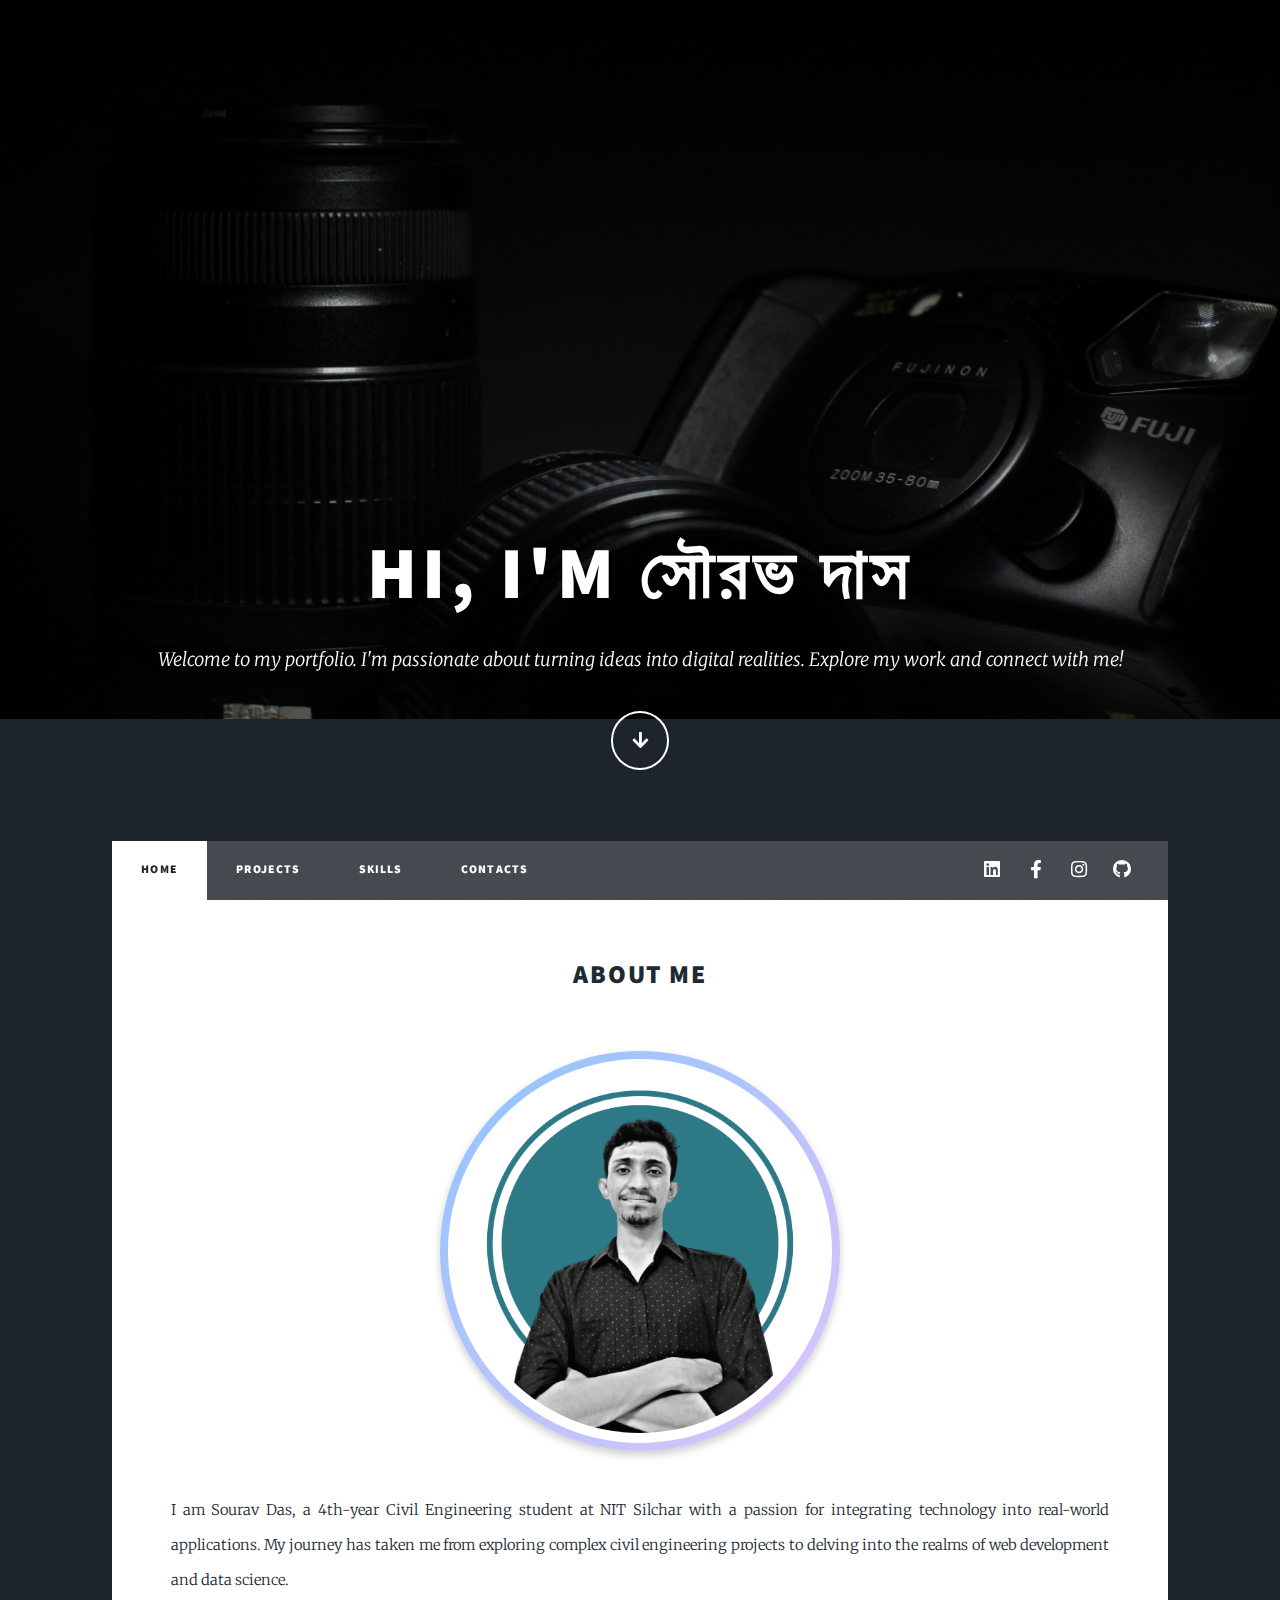
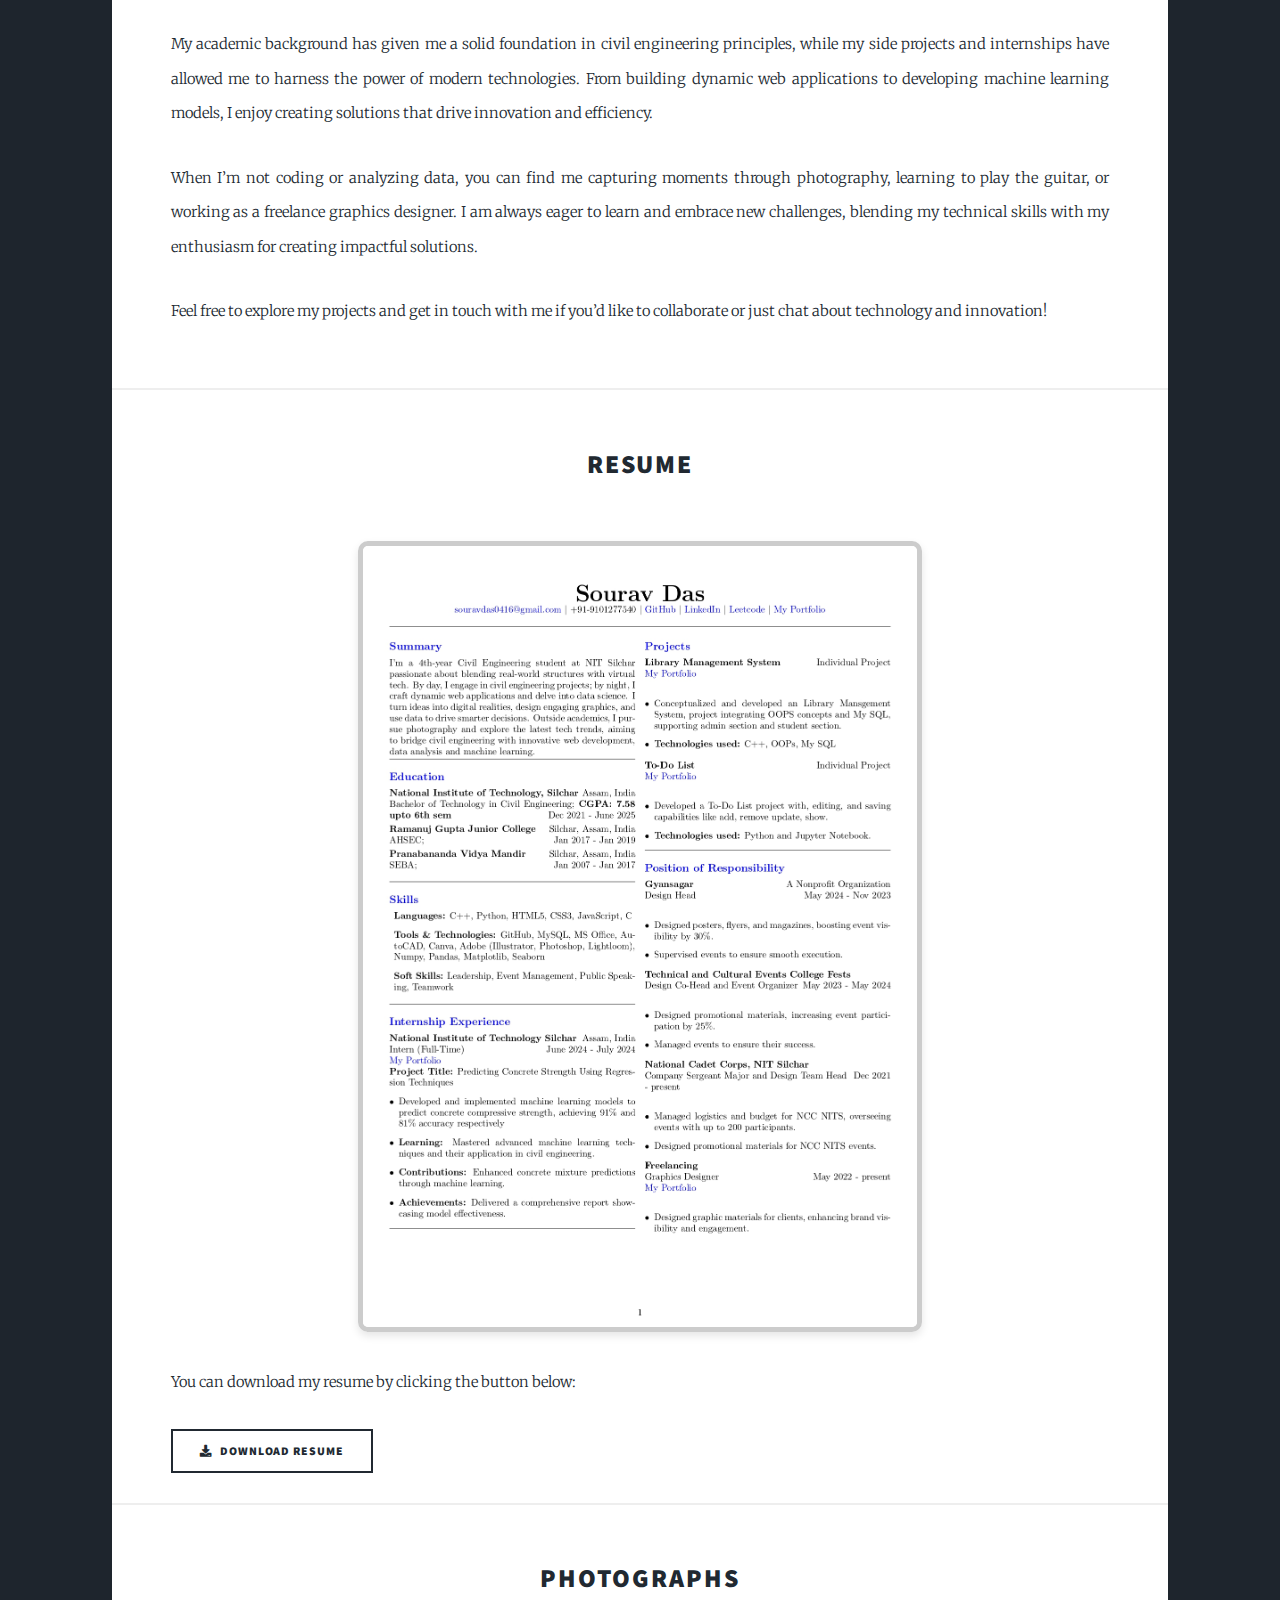
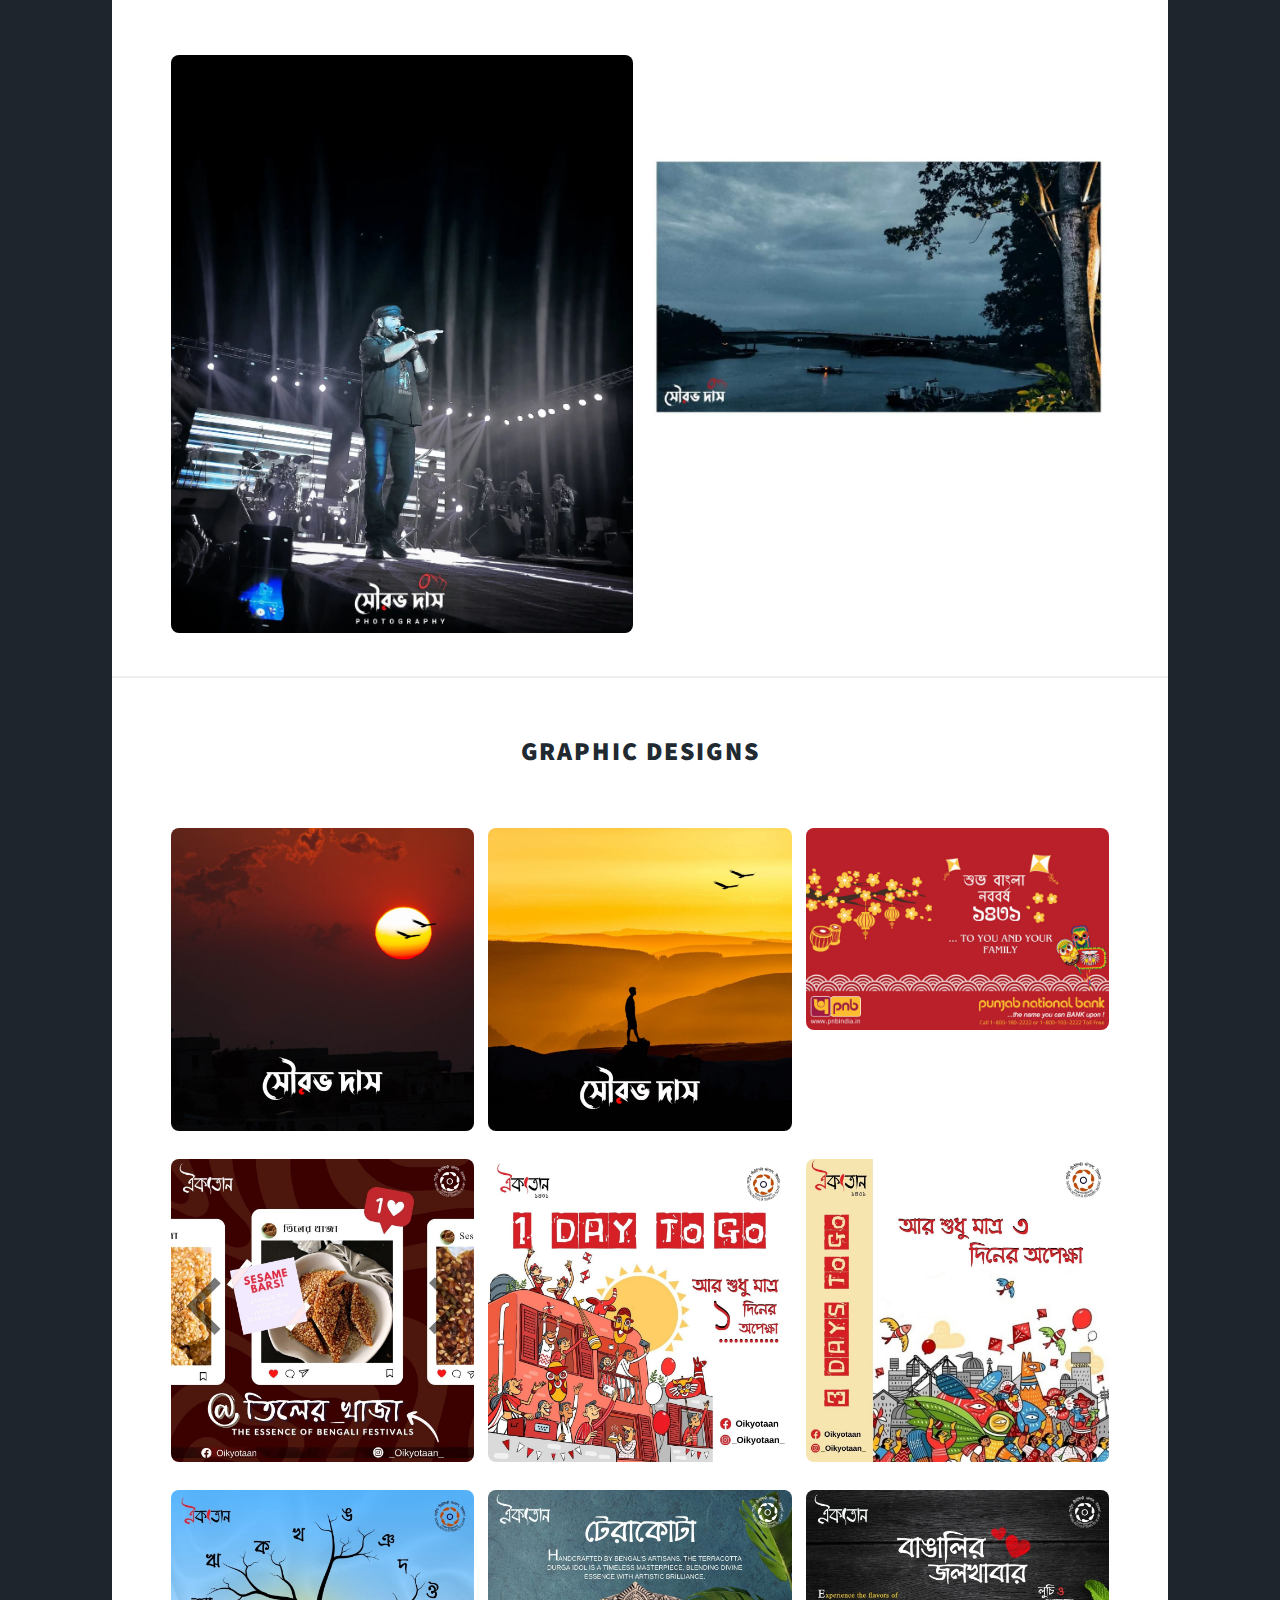
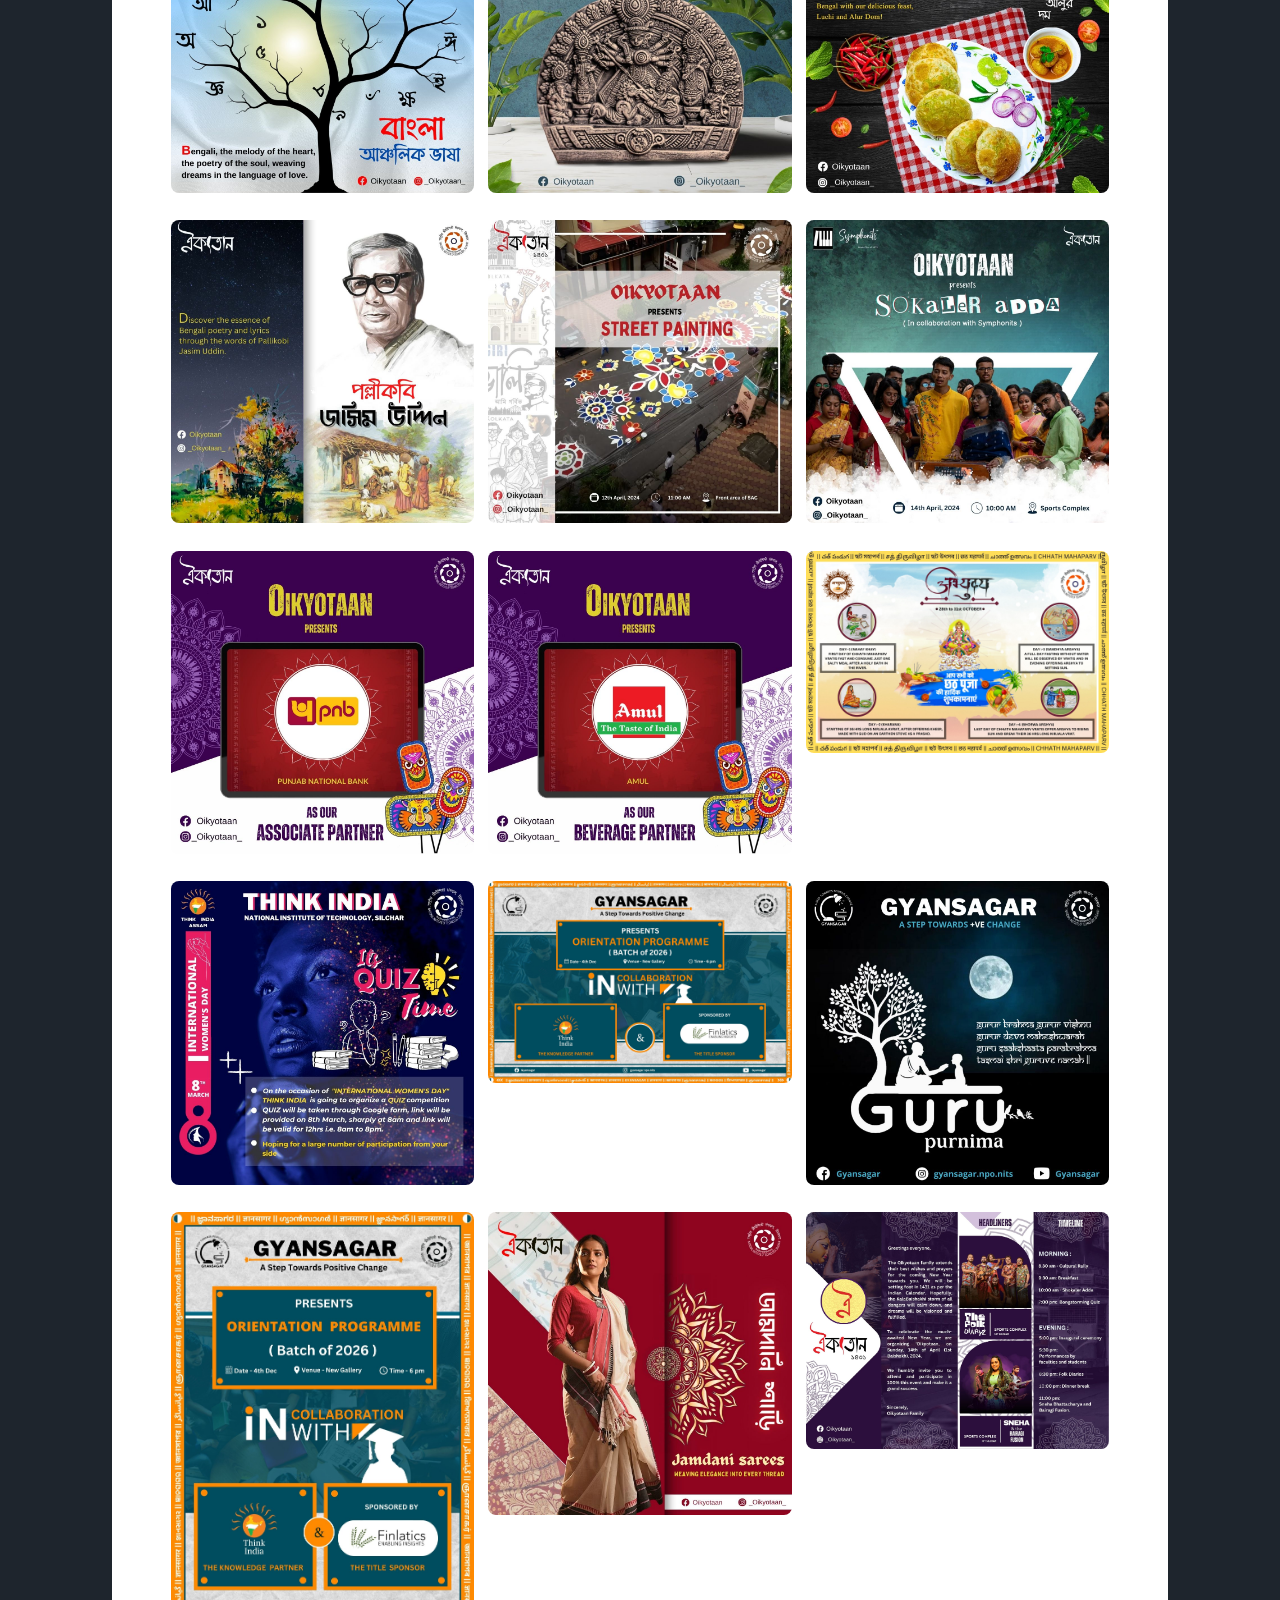
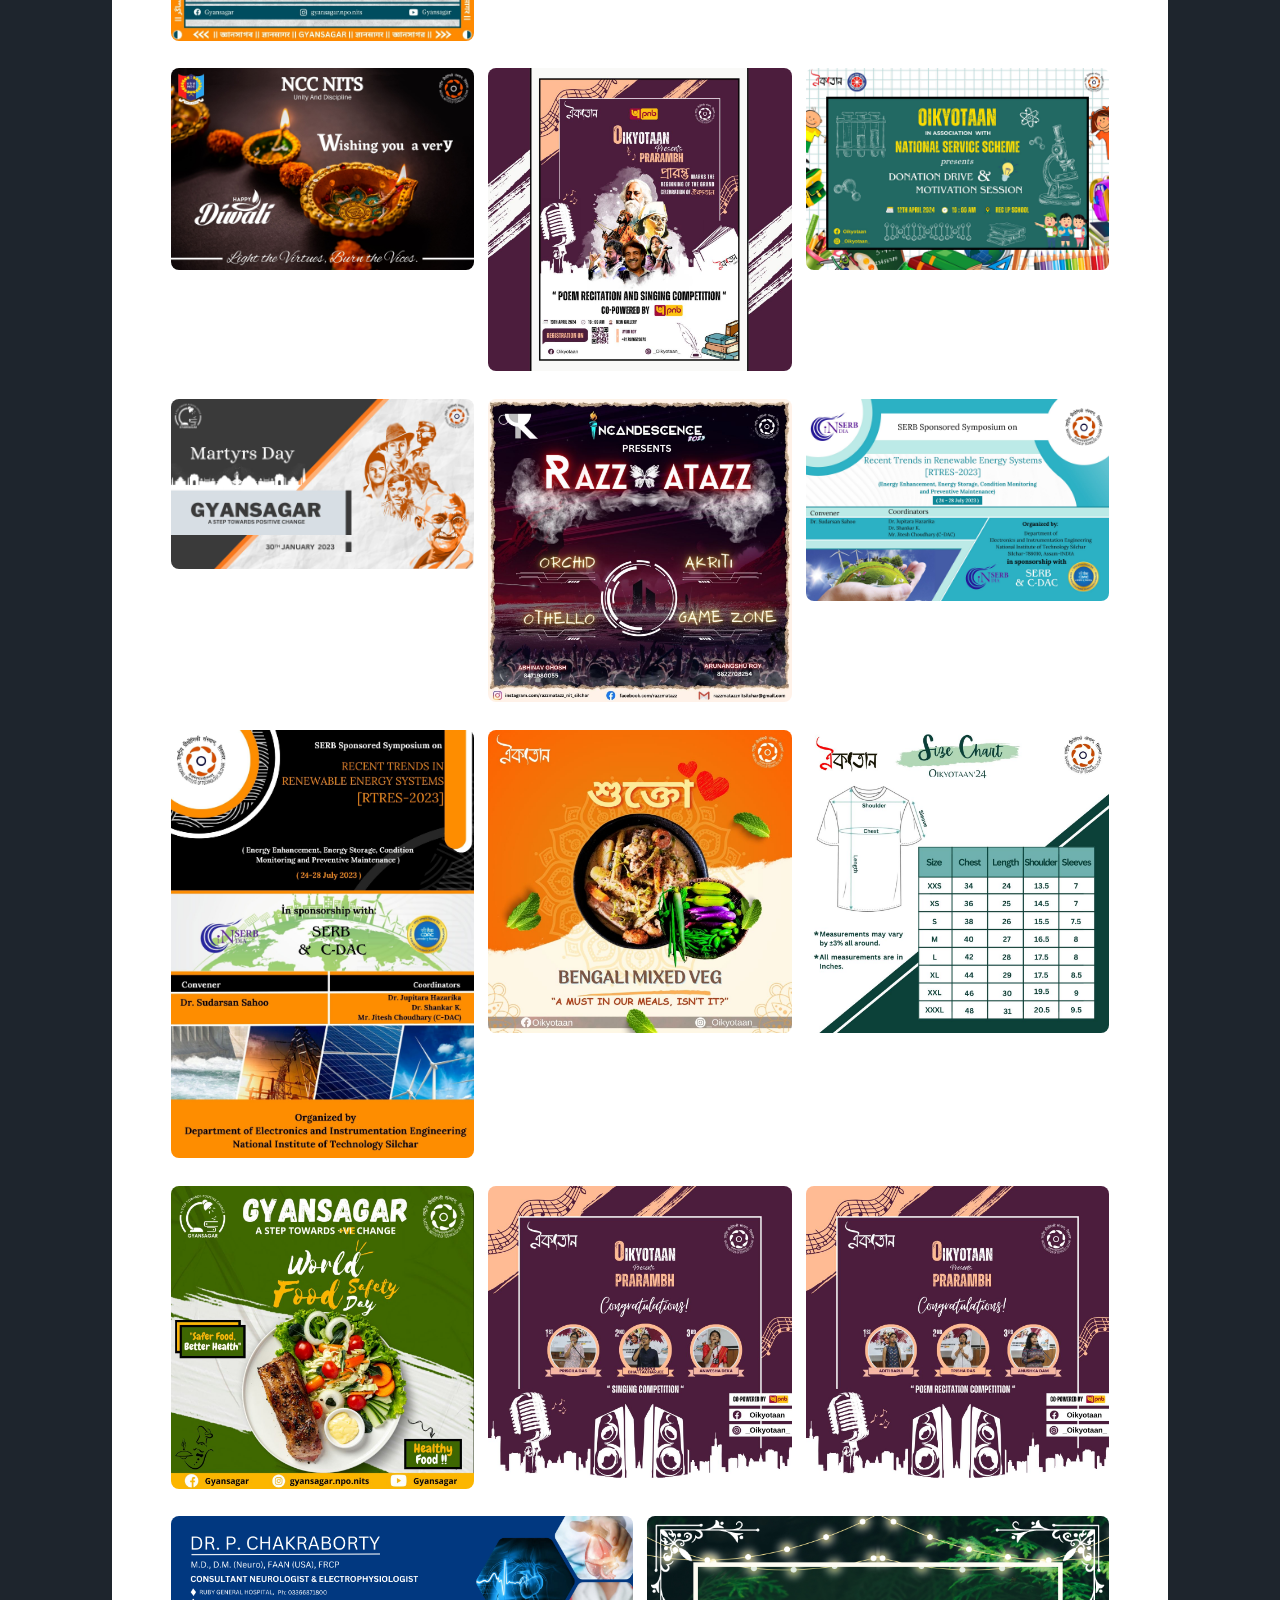
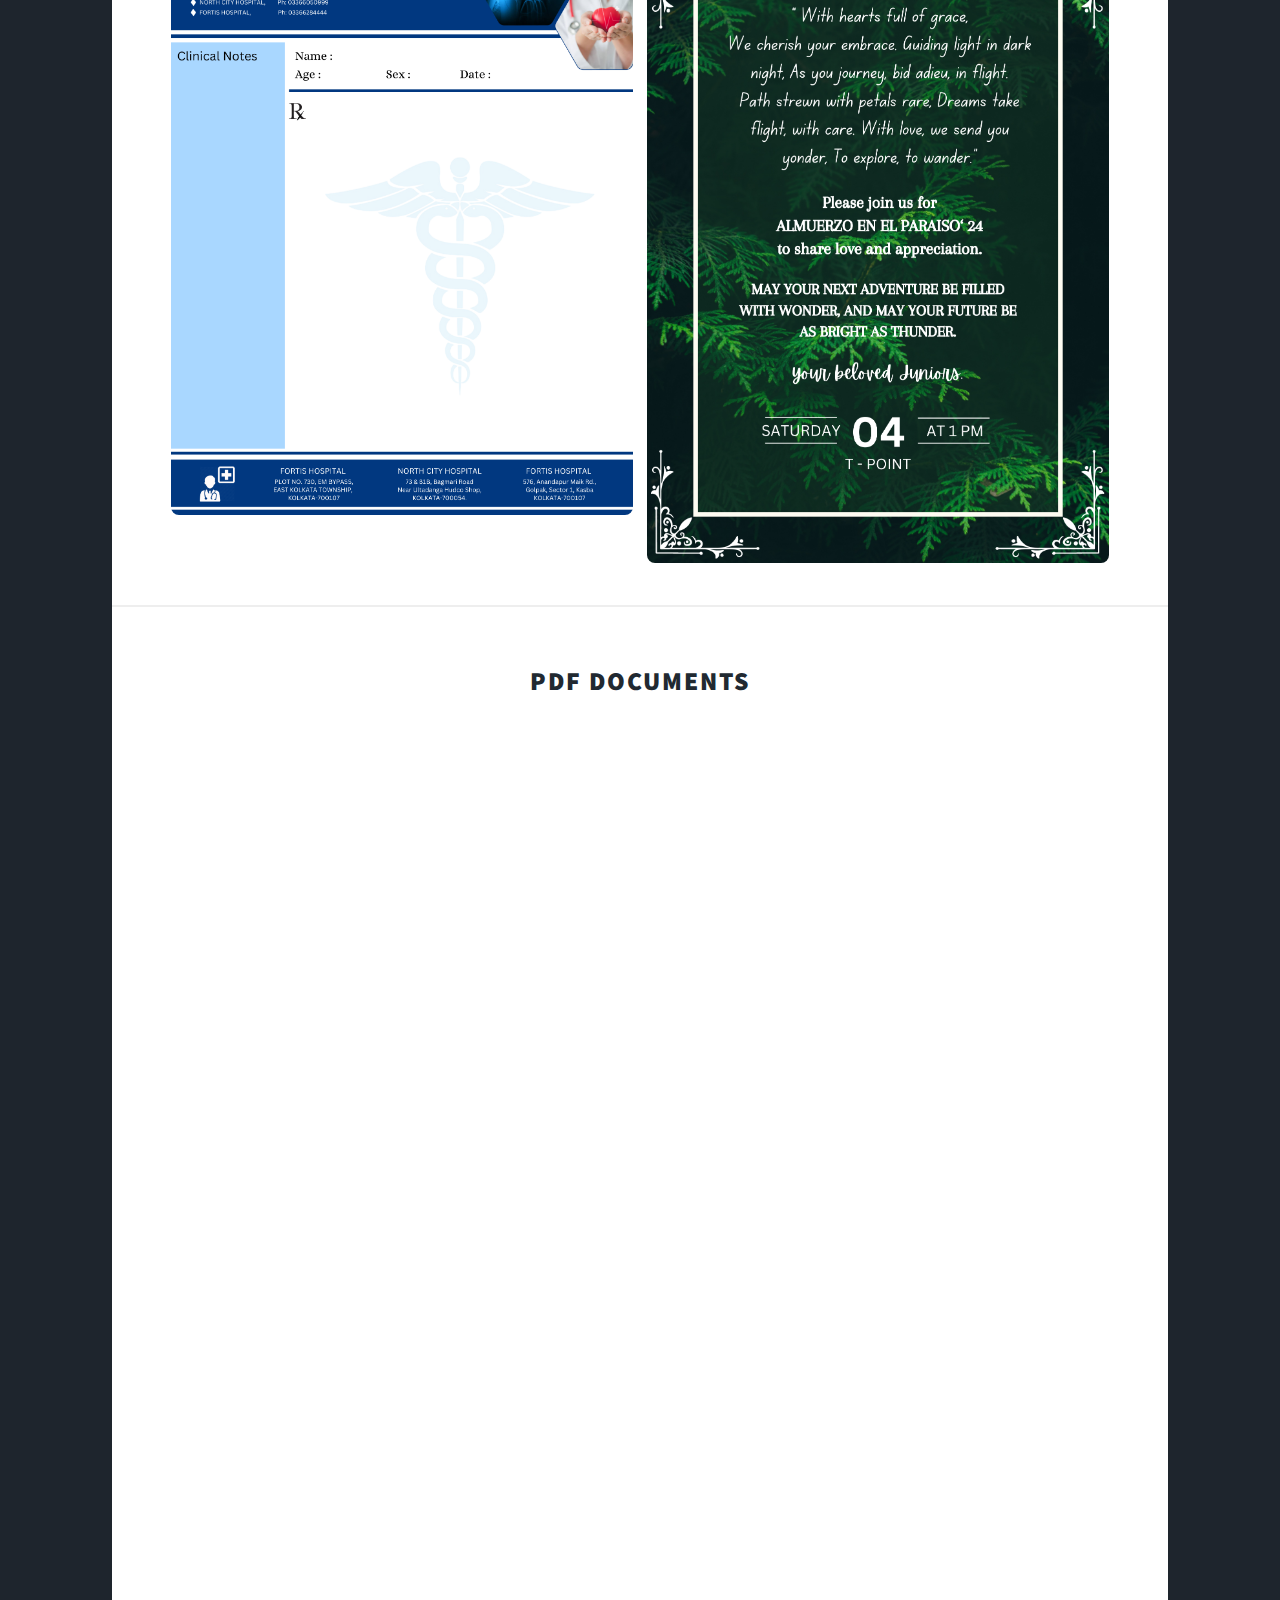
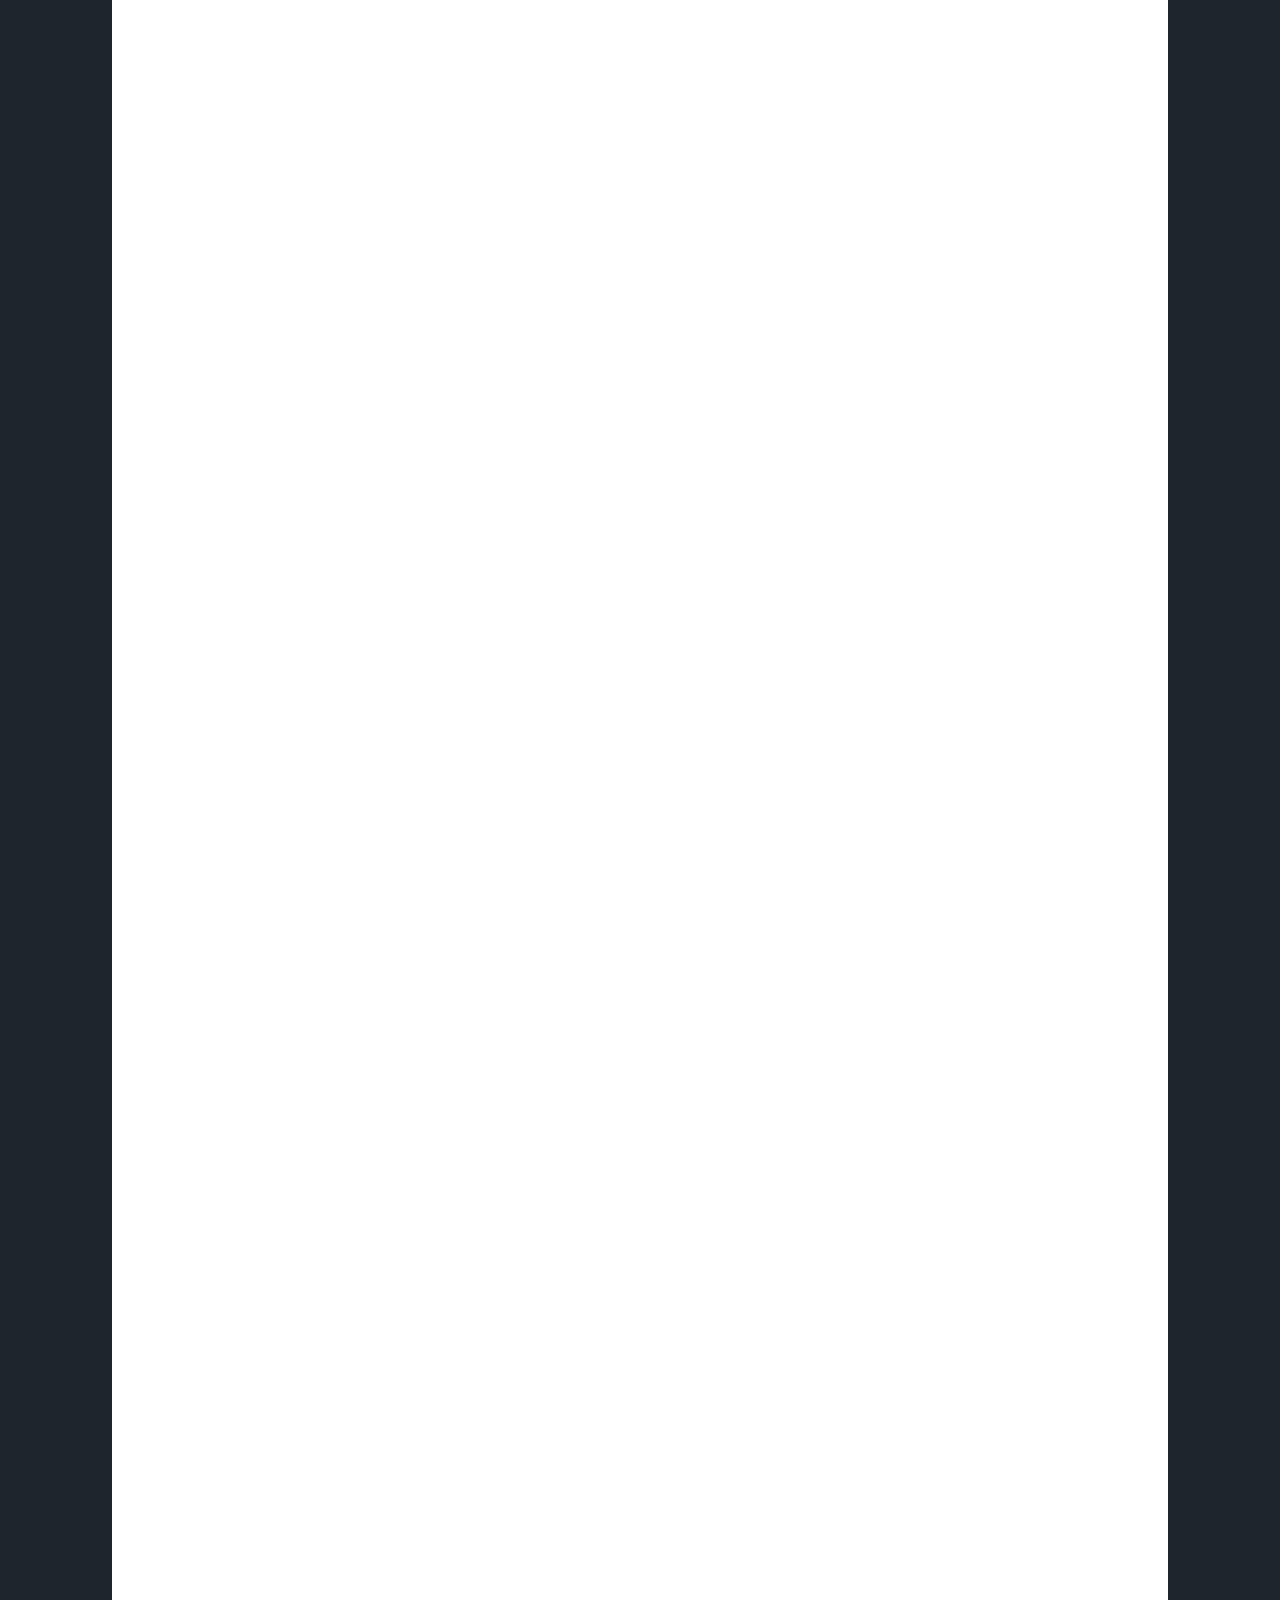
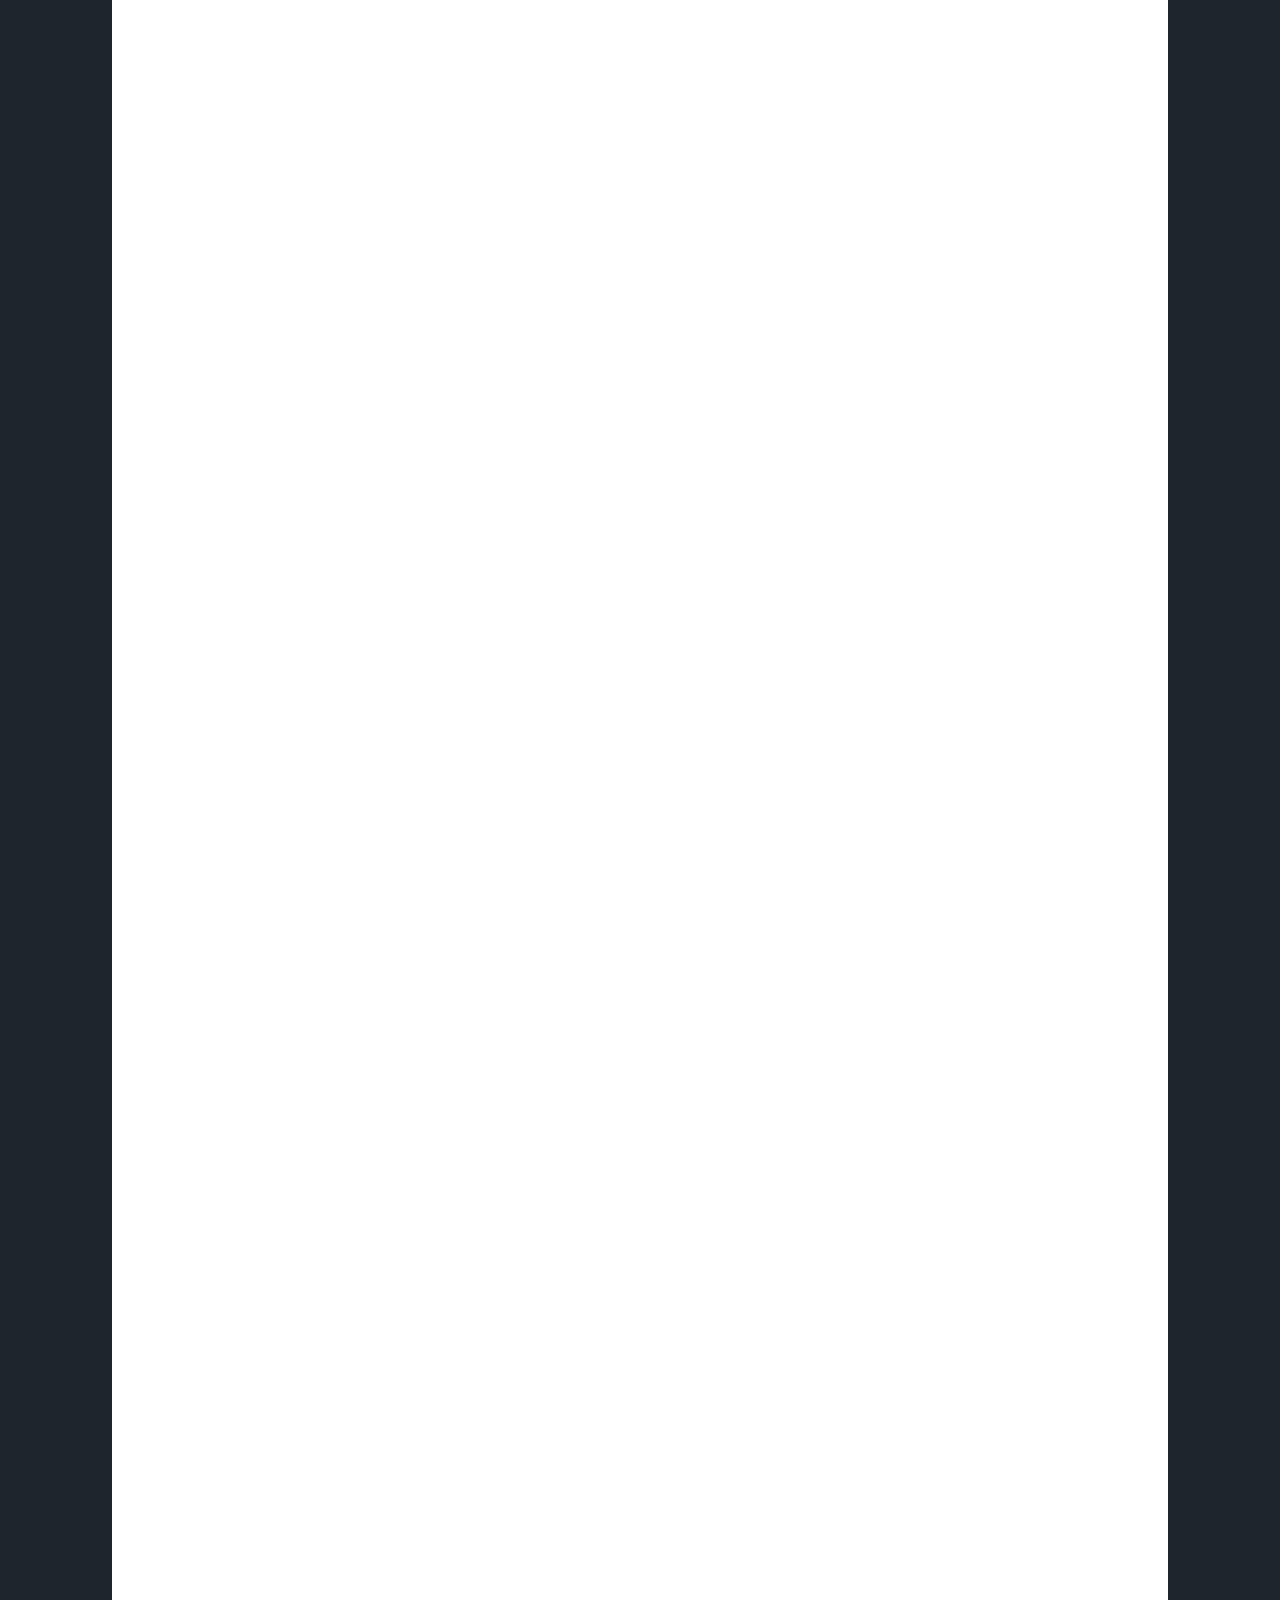
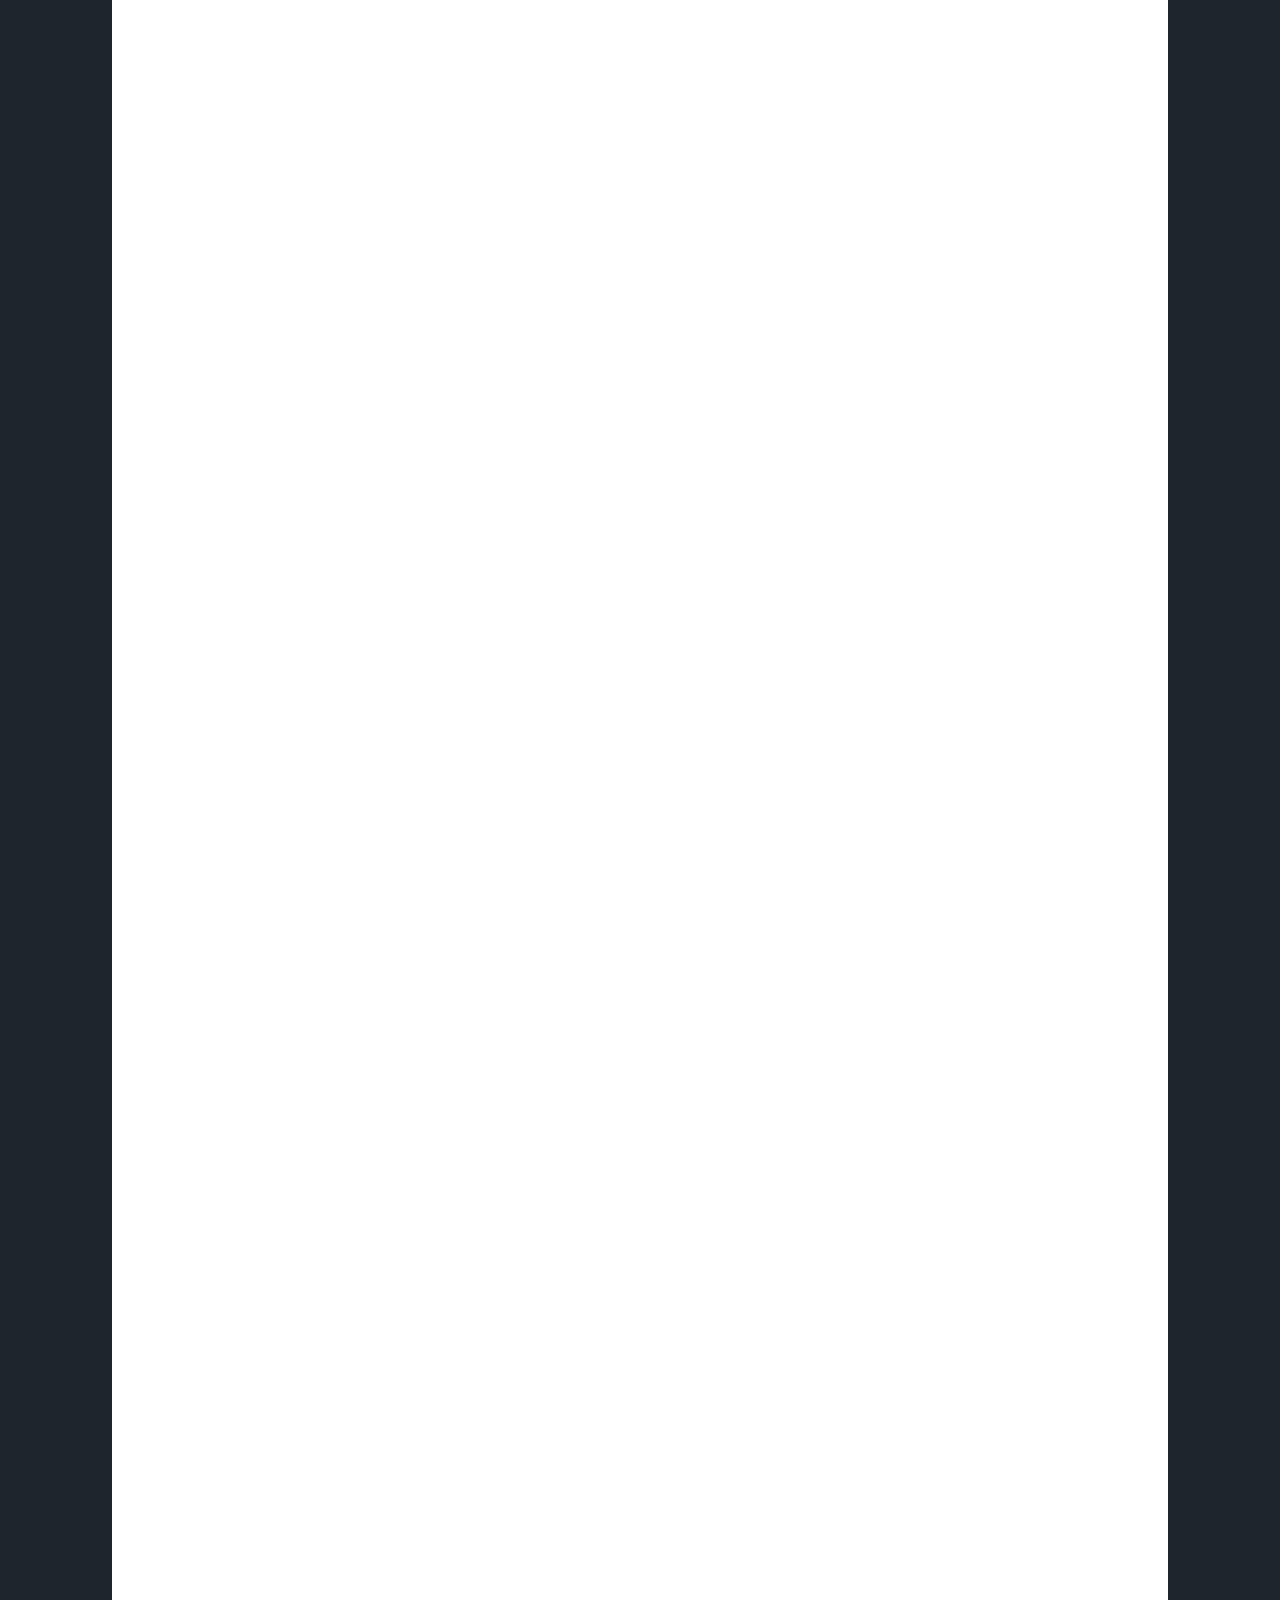
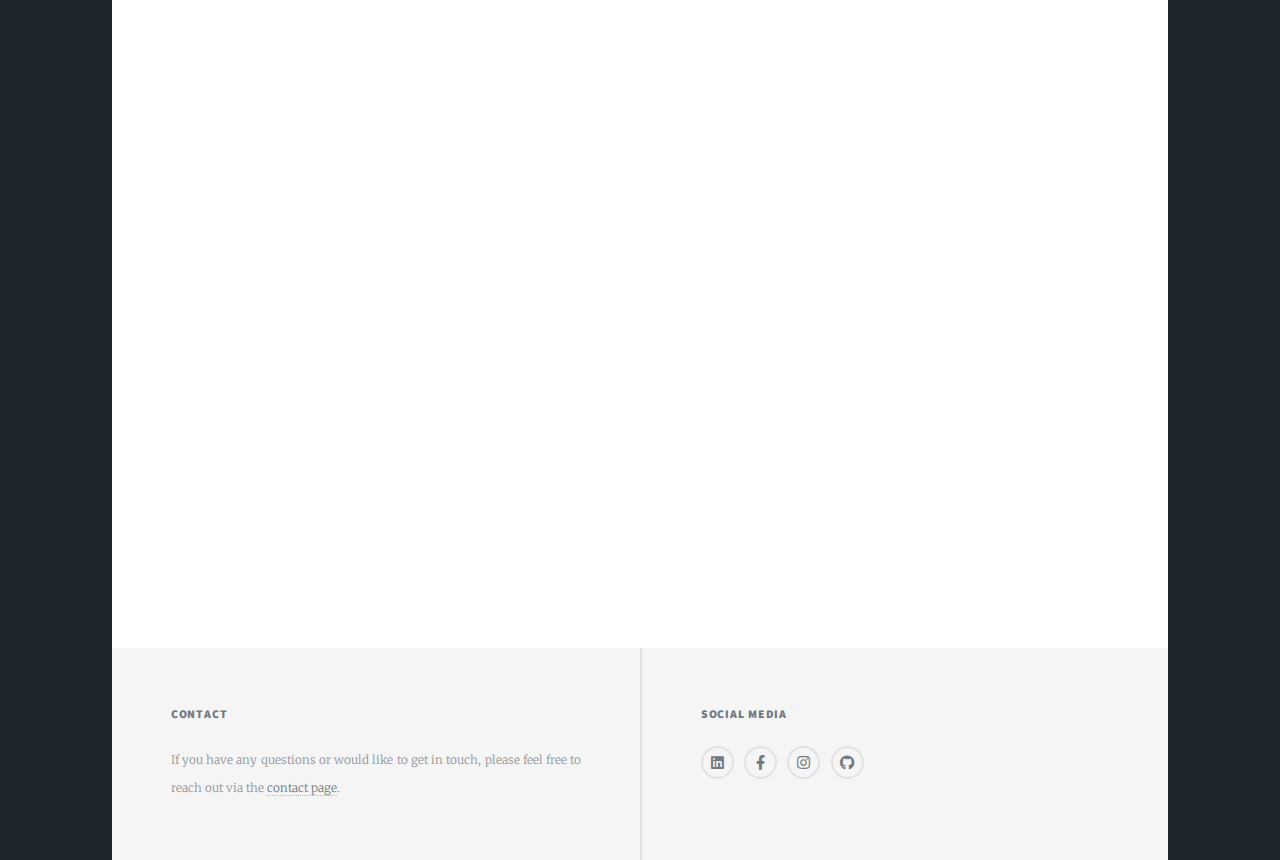
==== commit db73513d: "Update index.html" ====
--- a/index.html
+++ b/index.html
@@ -93,7 +93,7 @@
                 </header>
                 <div class="about-content">
                     <div class="about-image">
-                    <img id="framedImage" src="images/me.jpg" alt="Sourav Das">
+                    <img id="framedImage" src="images/me.png" alt="Sourav Das">
                     </div>
                     <div class="about-text">
                     <p>
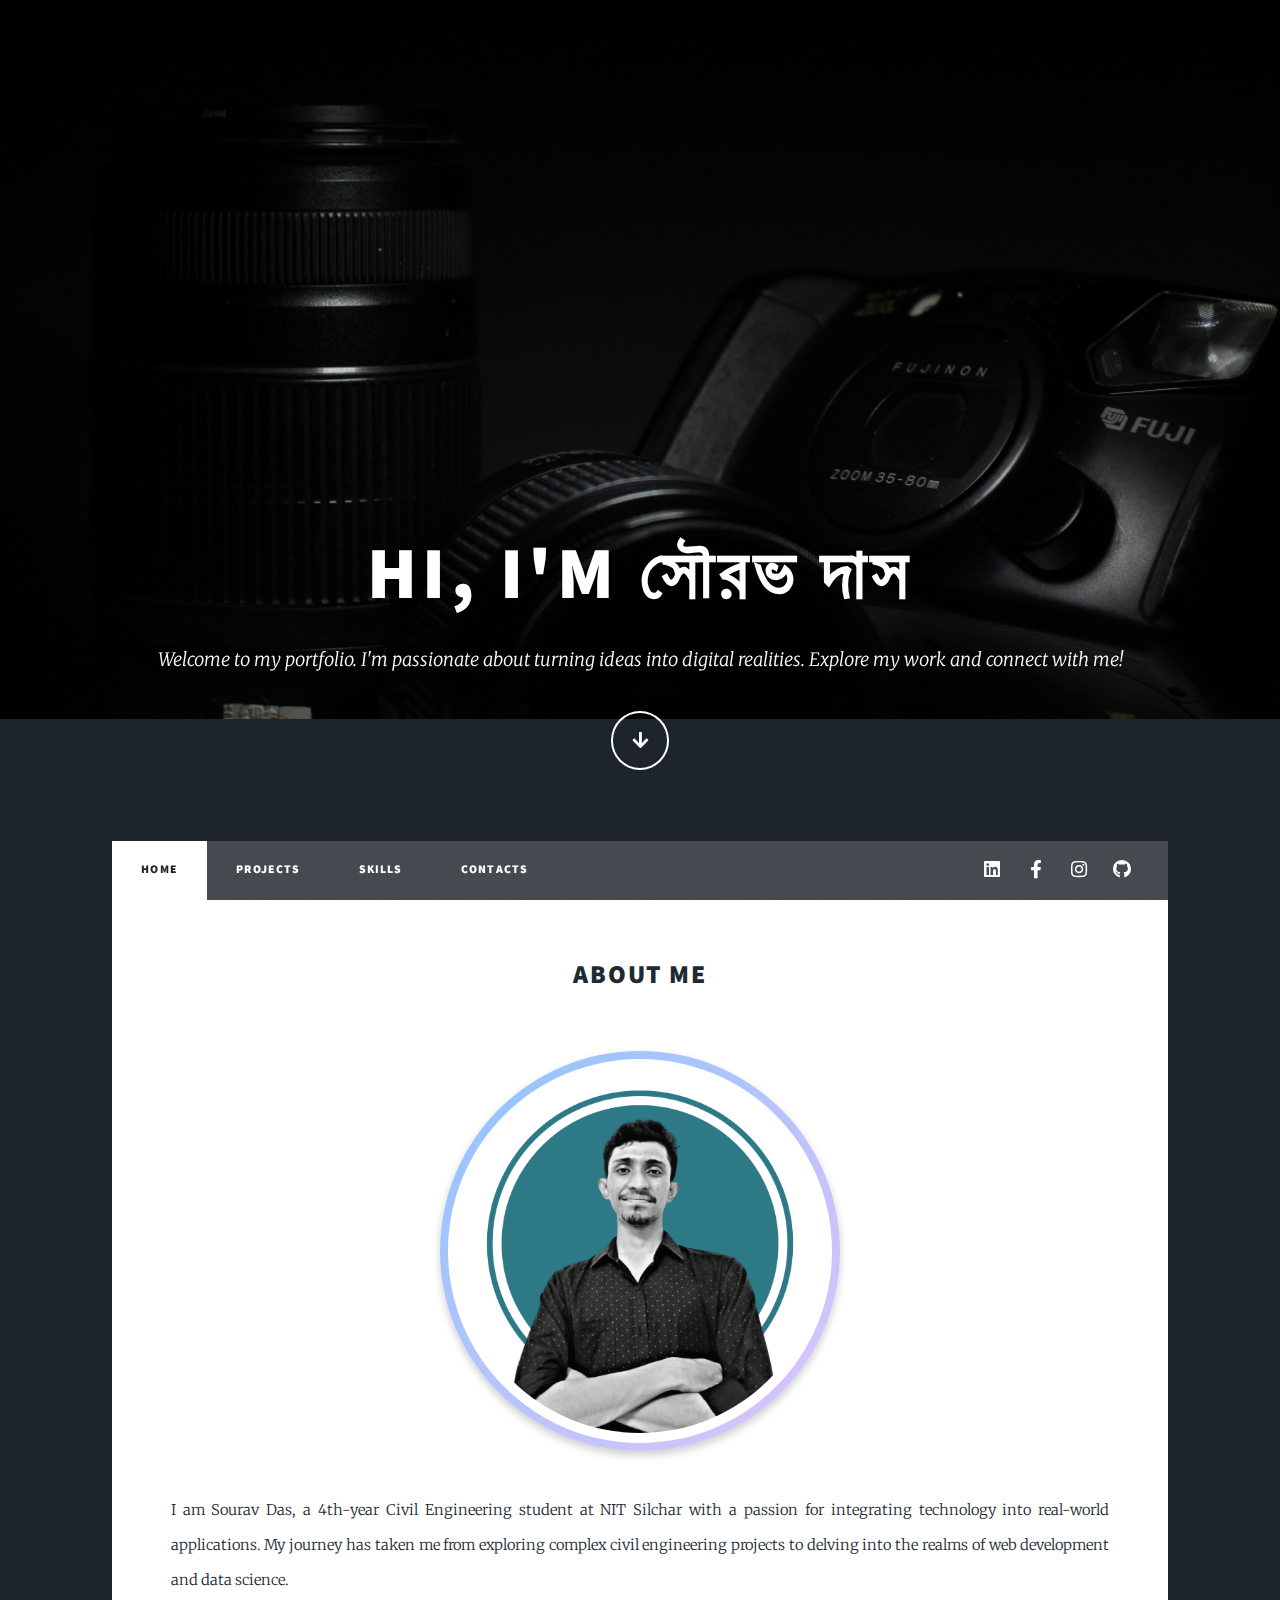
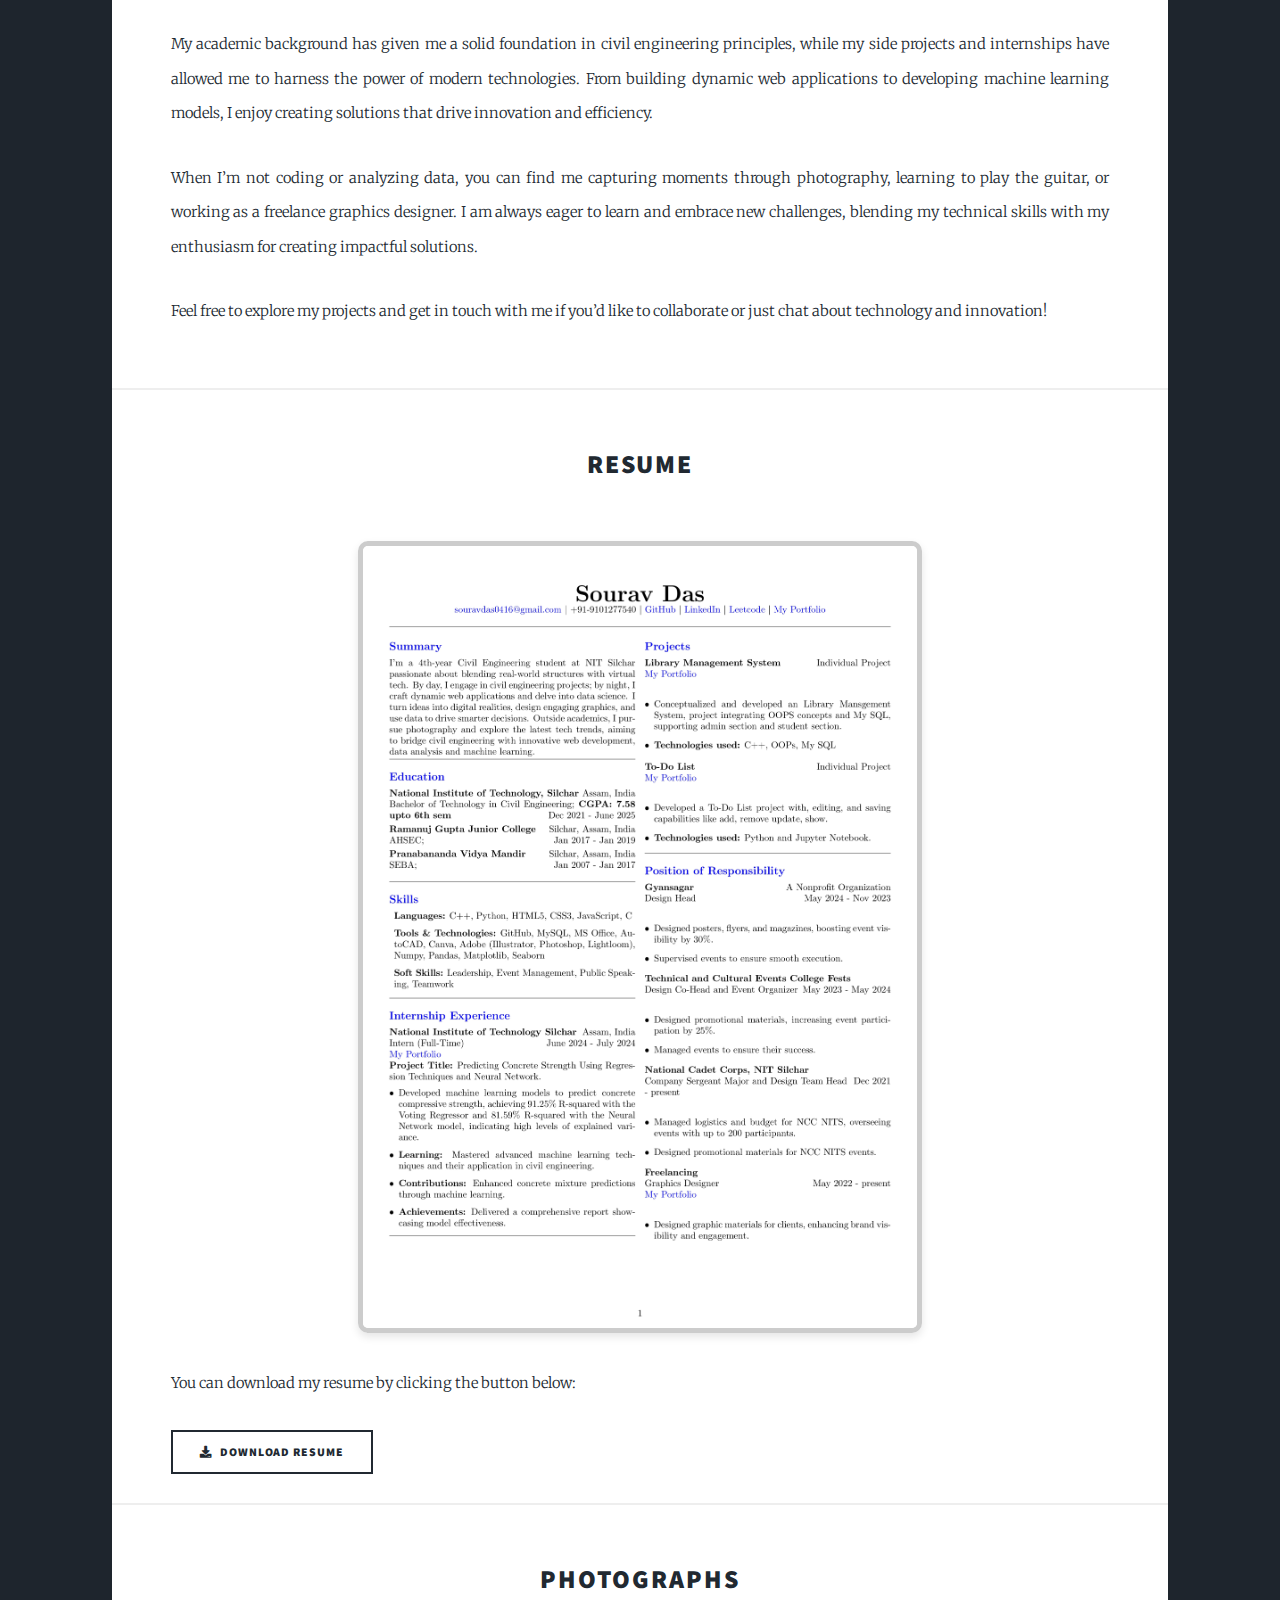
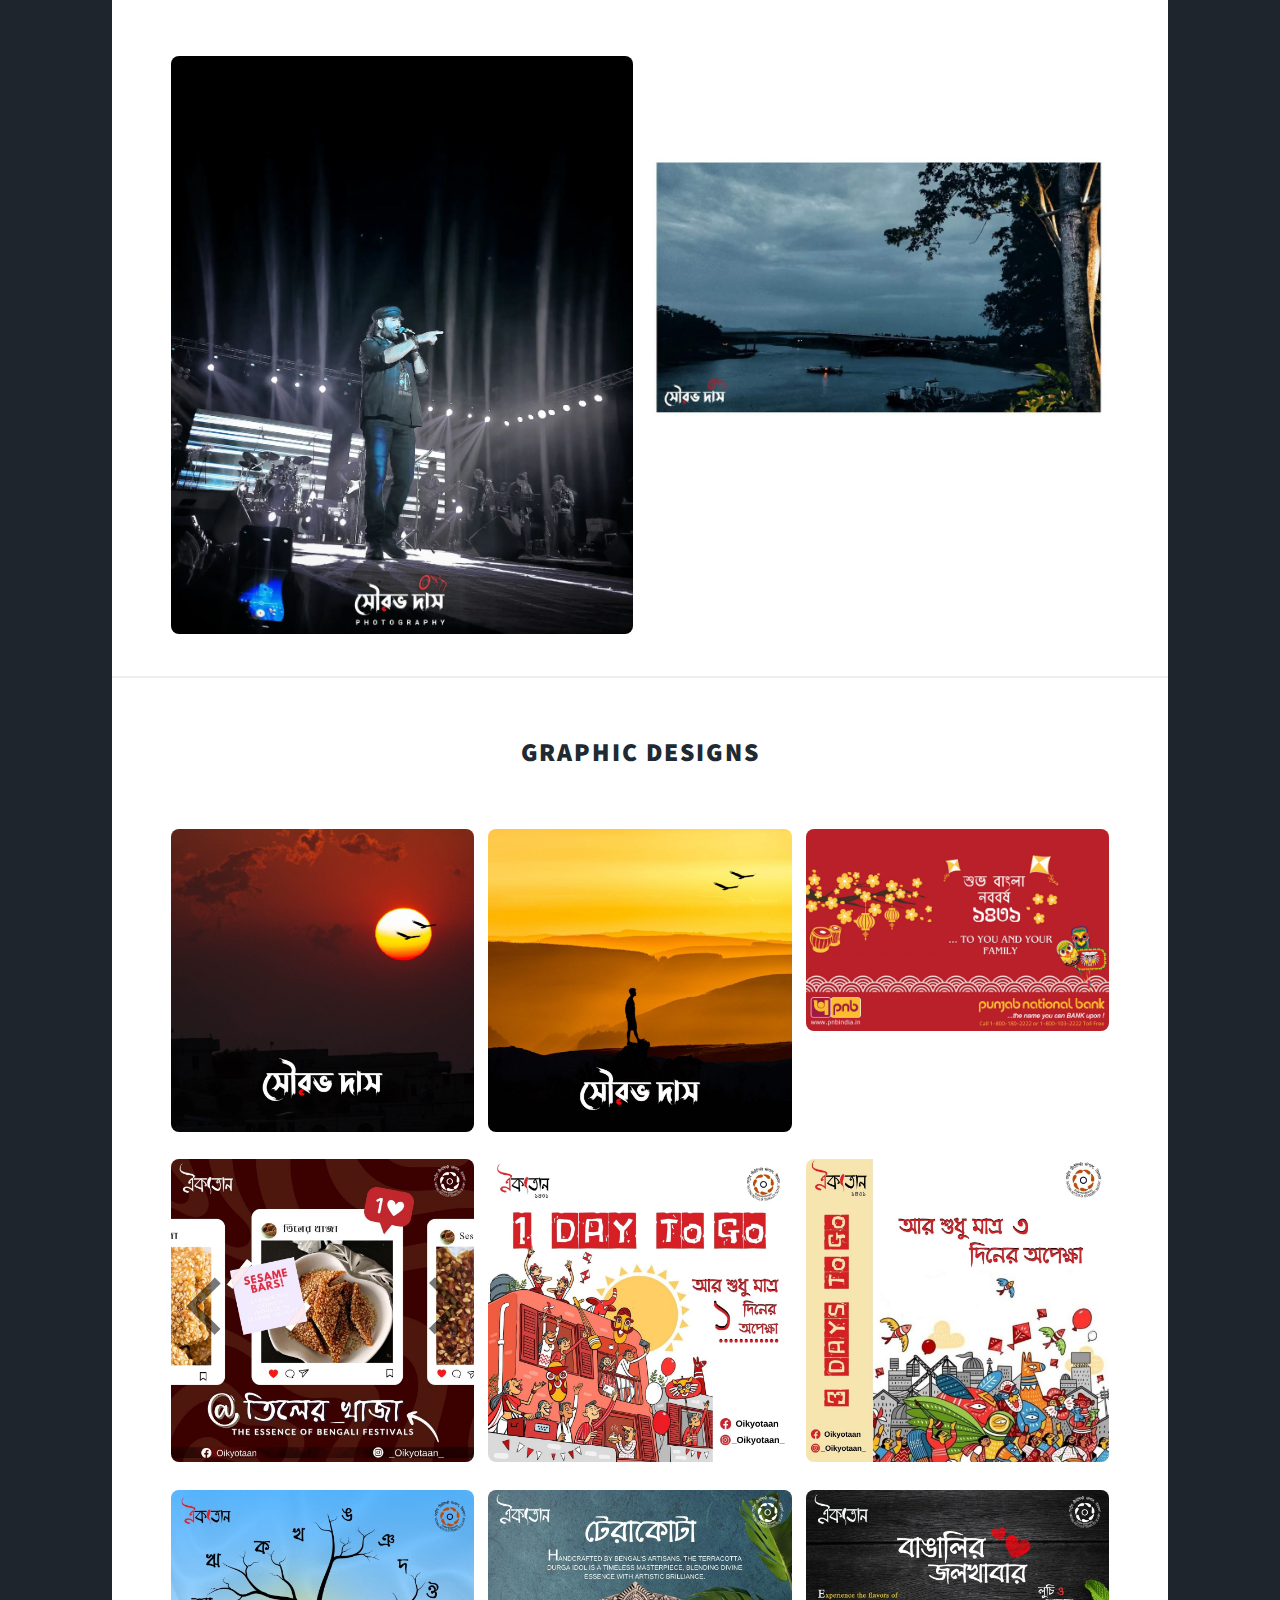
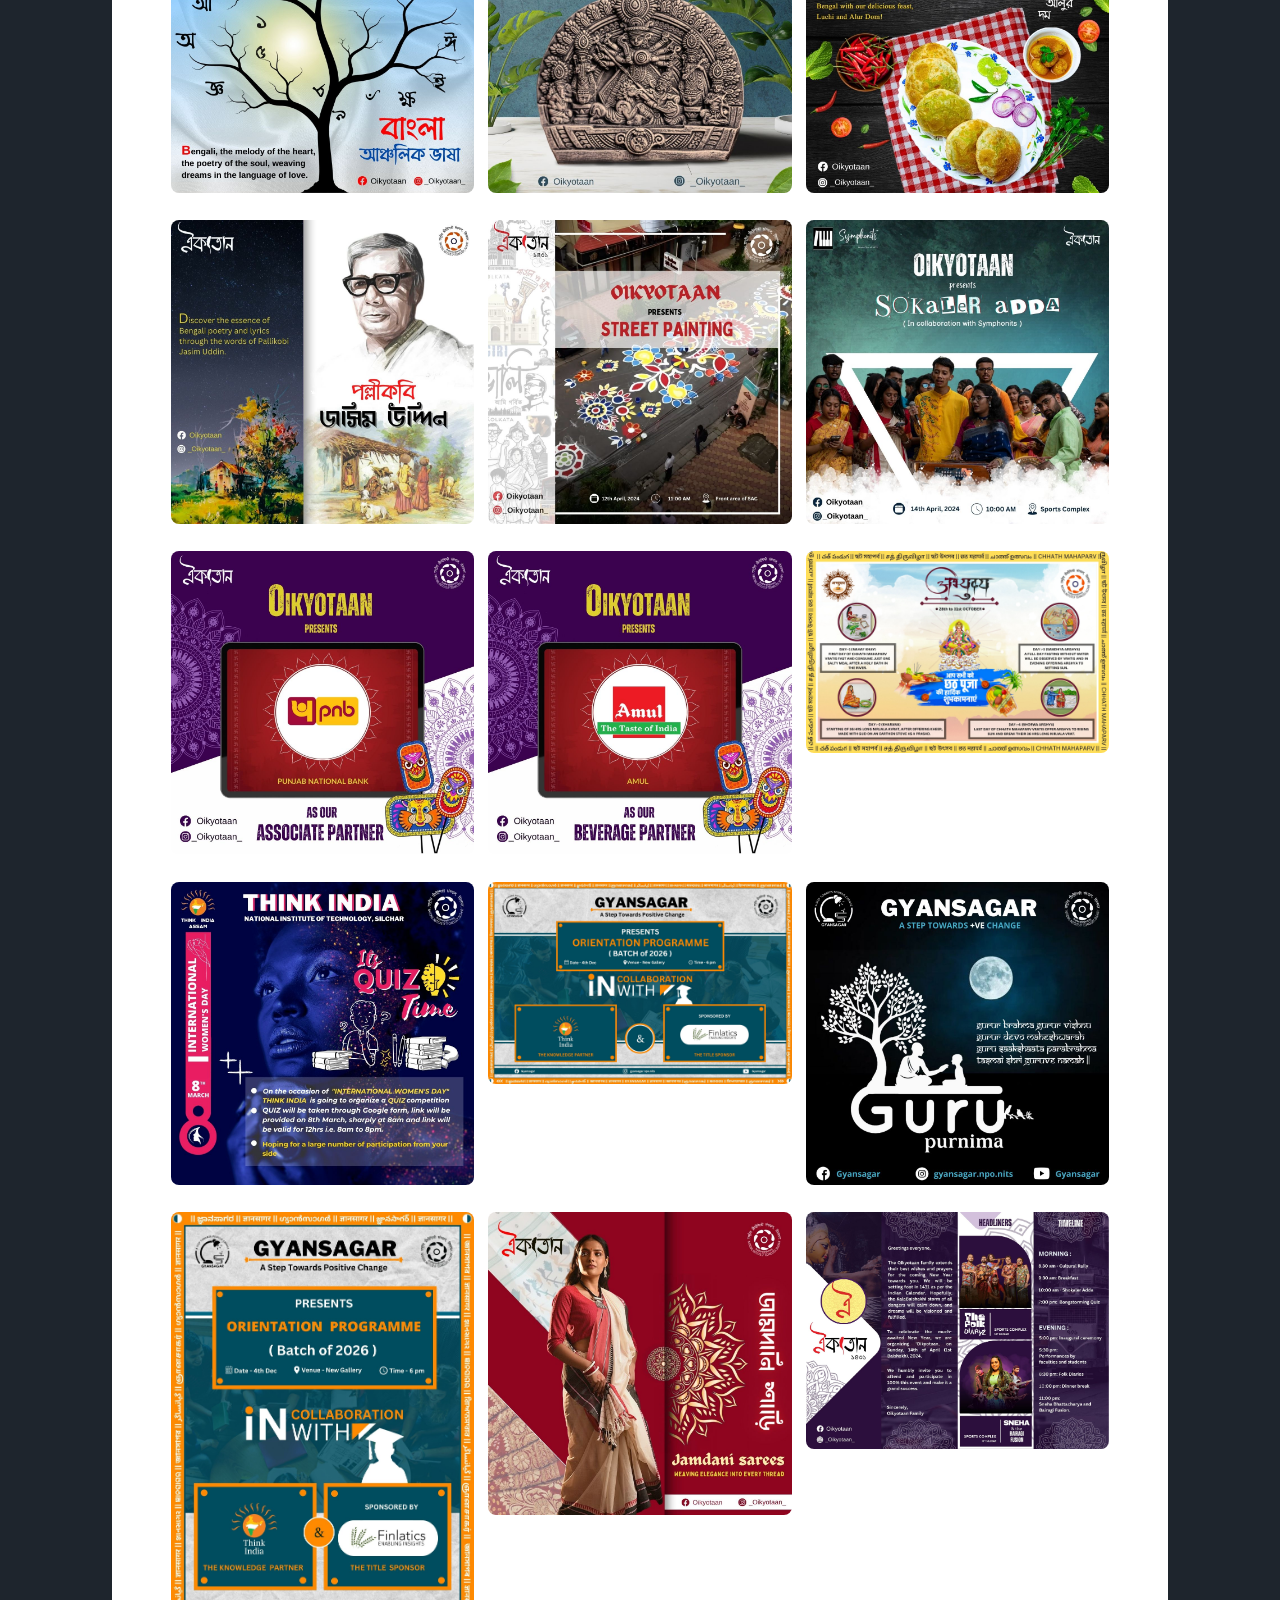
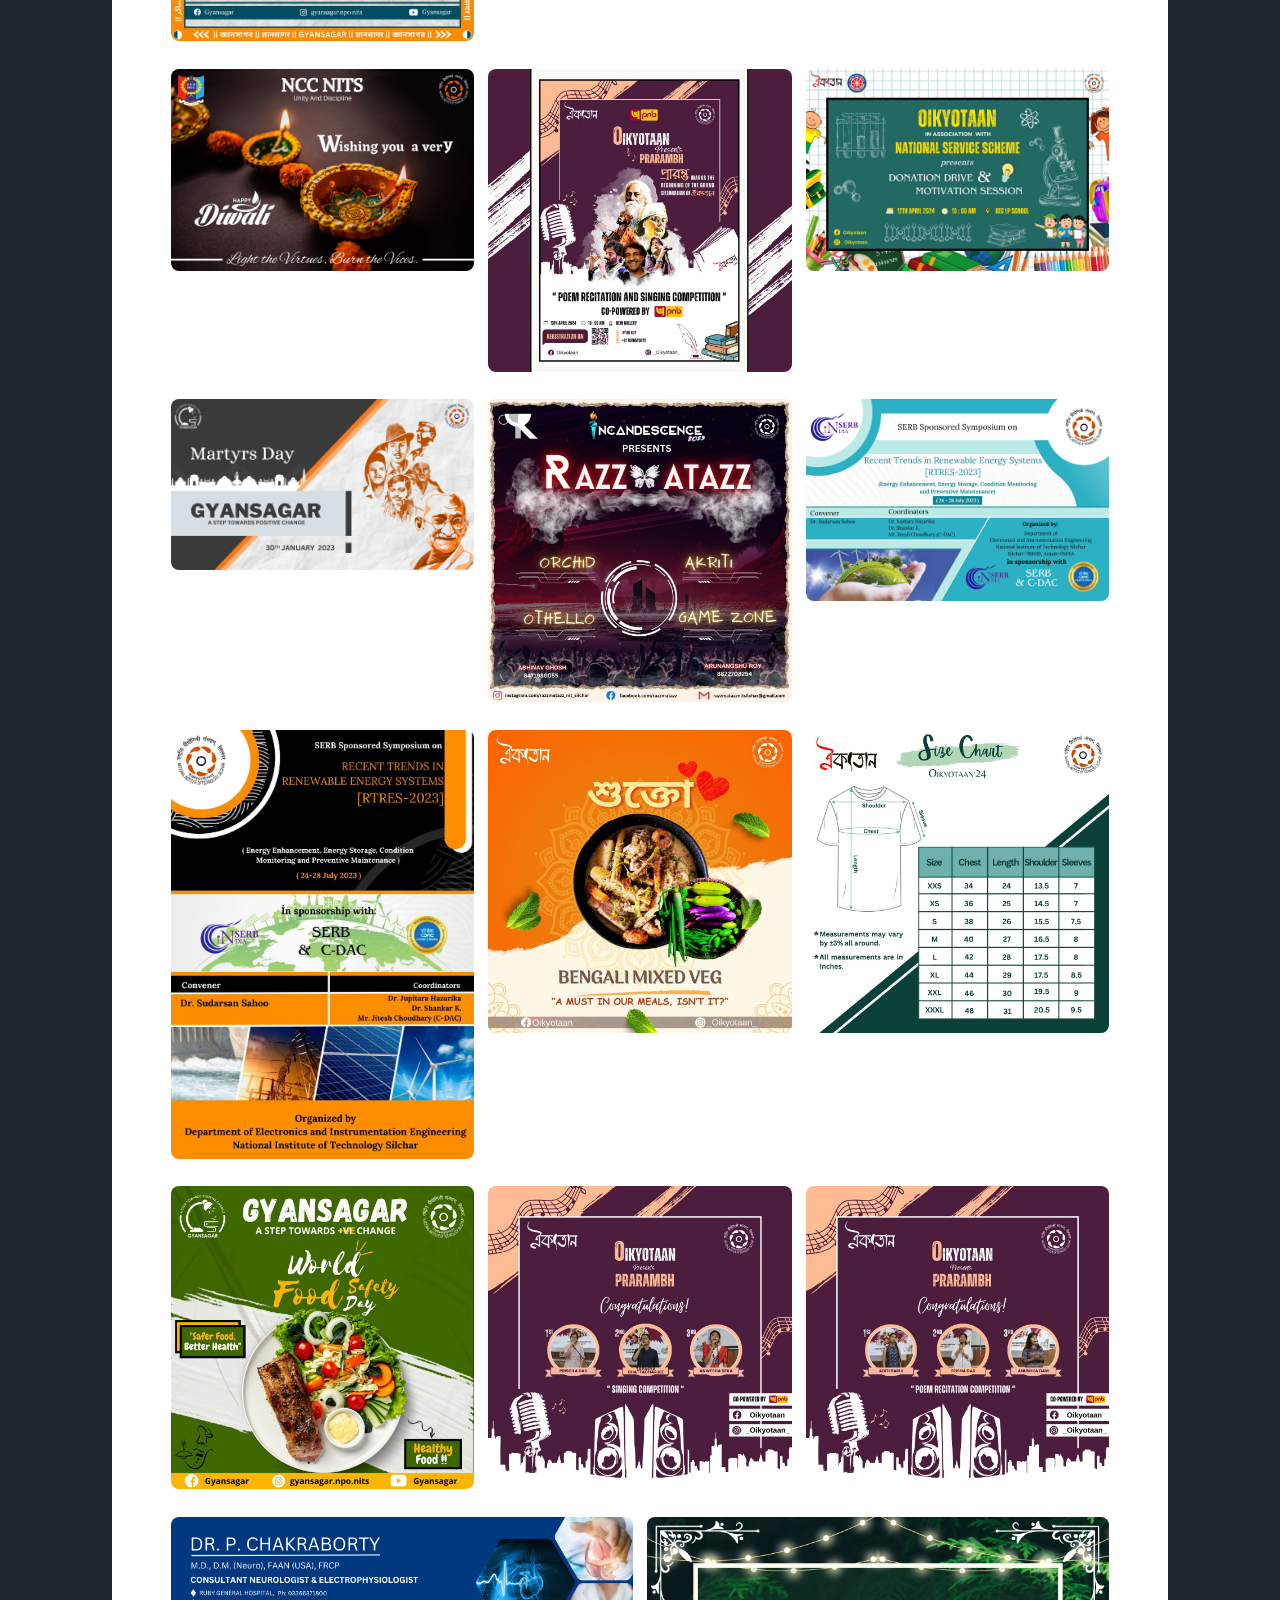
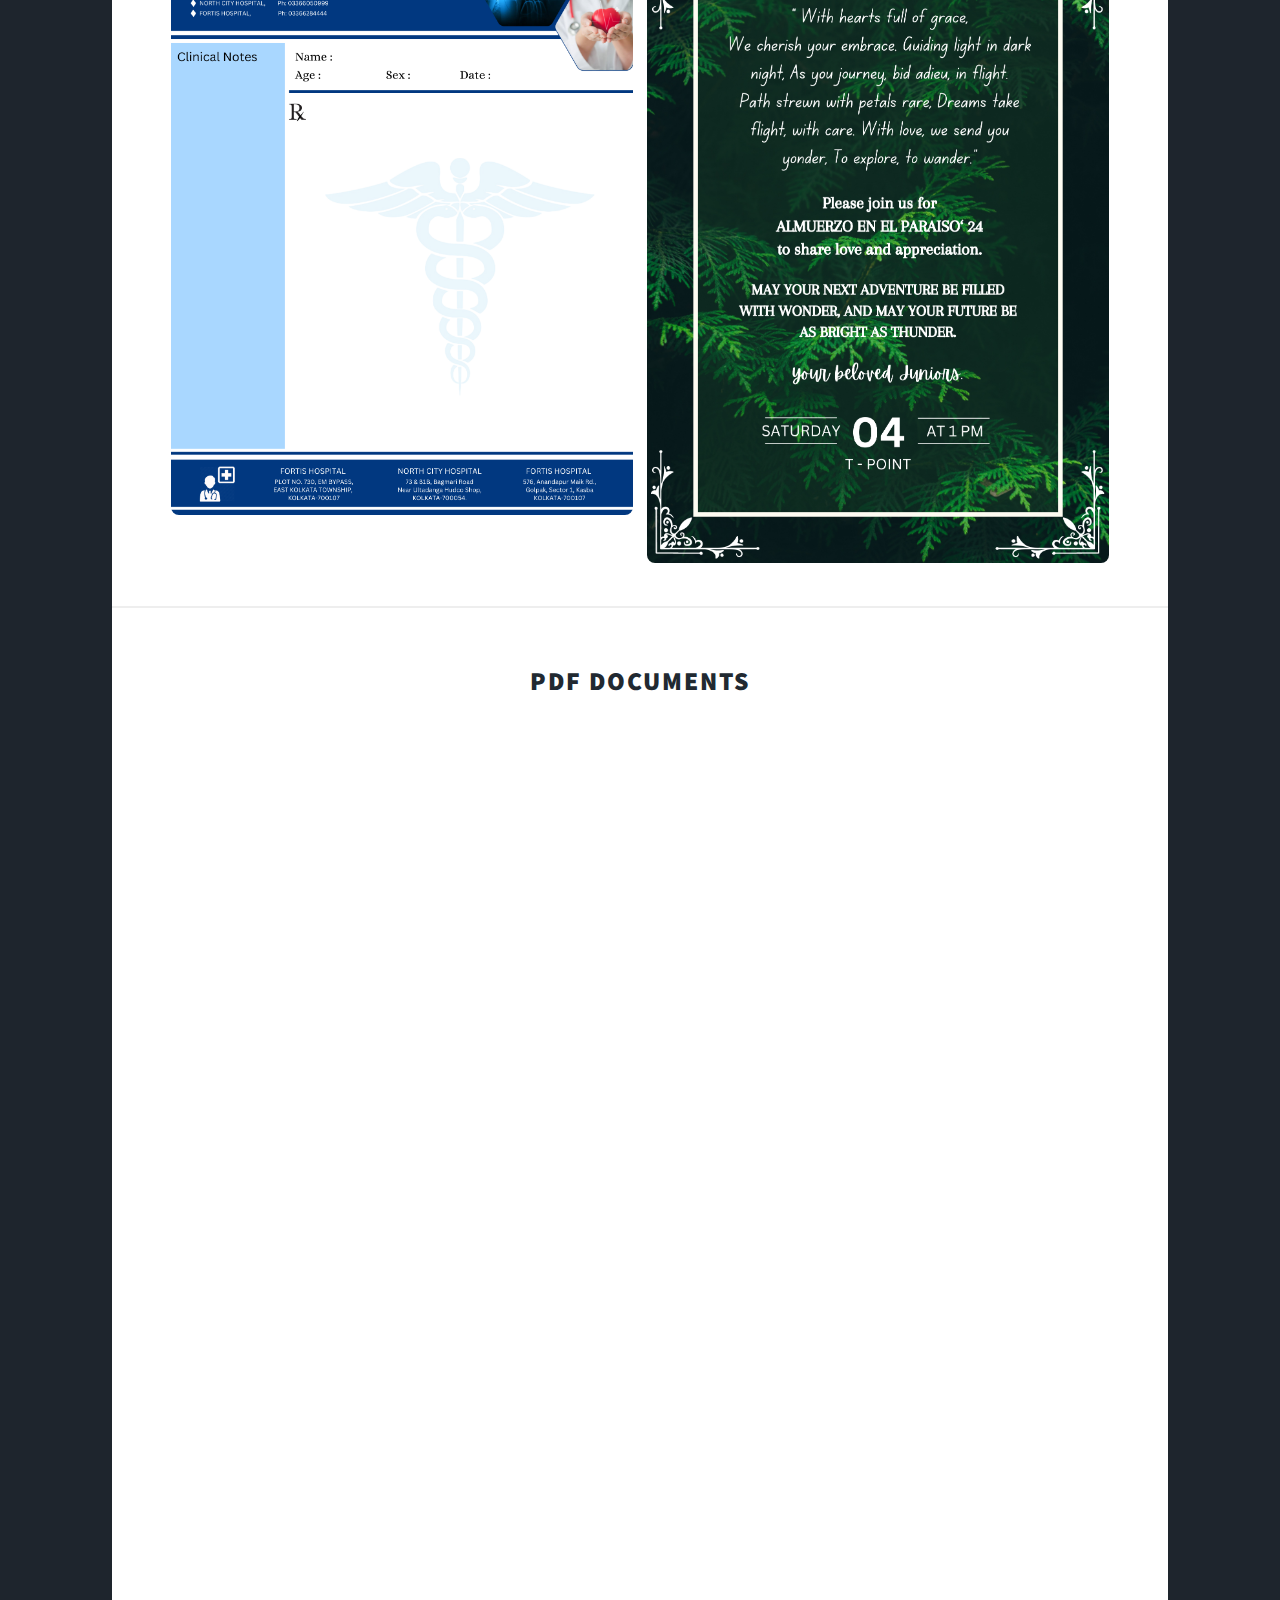
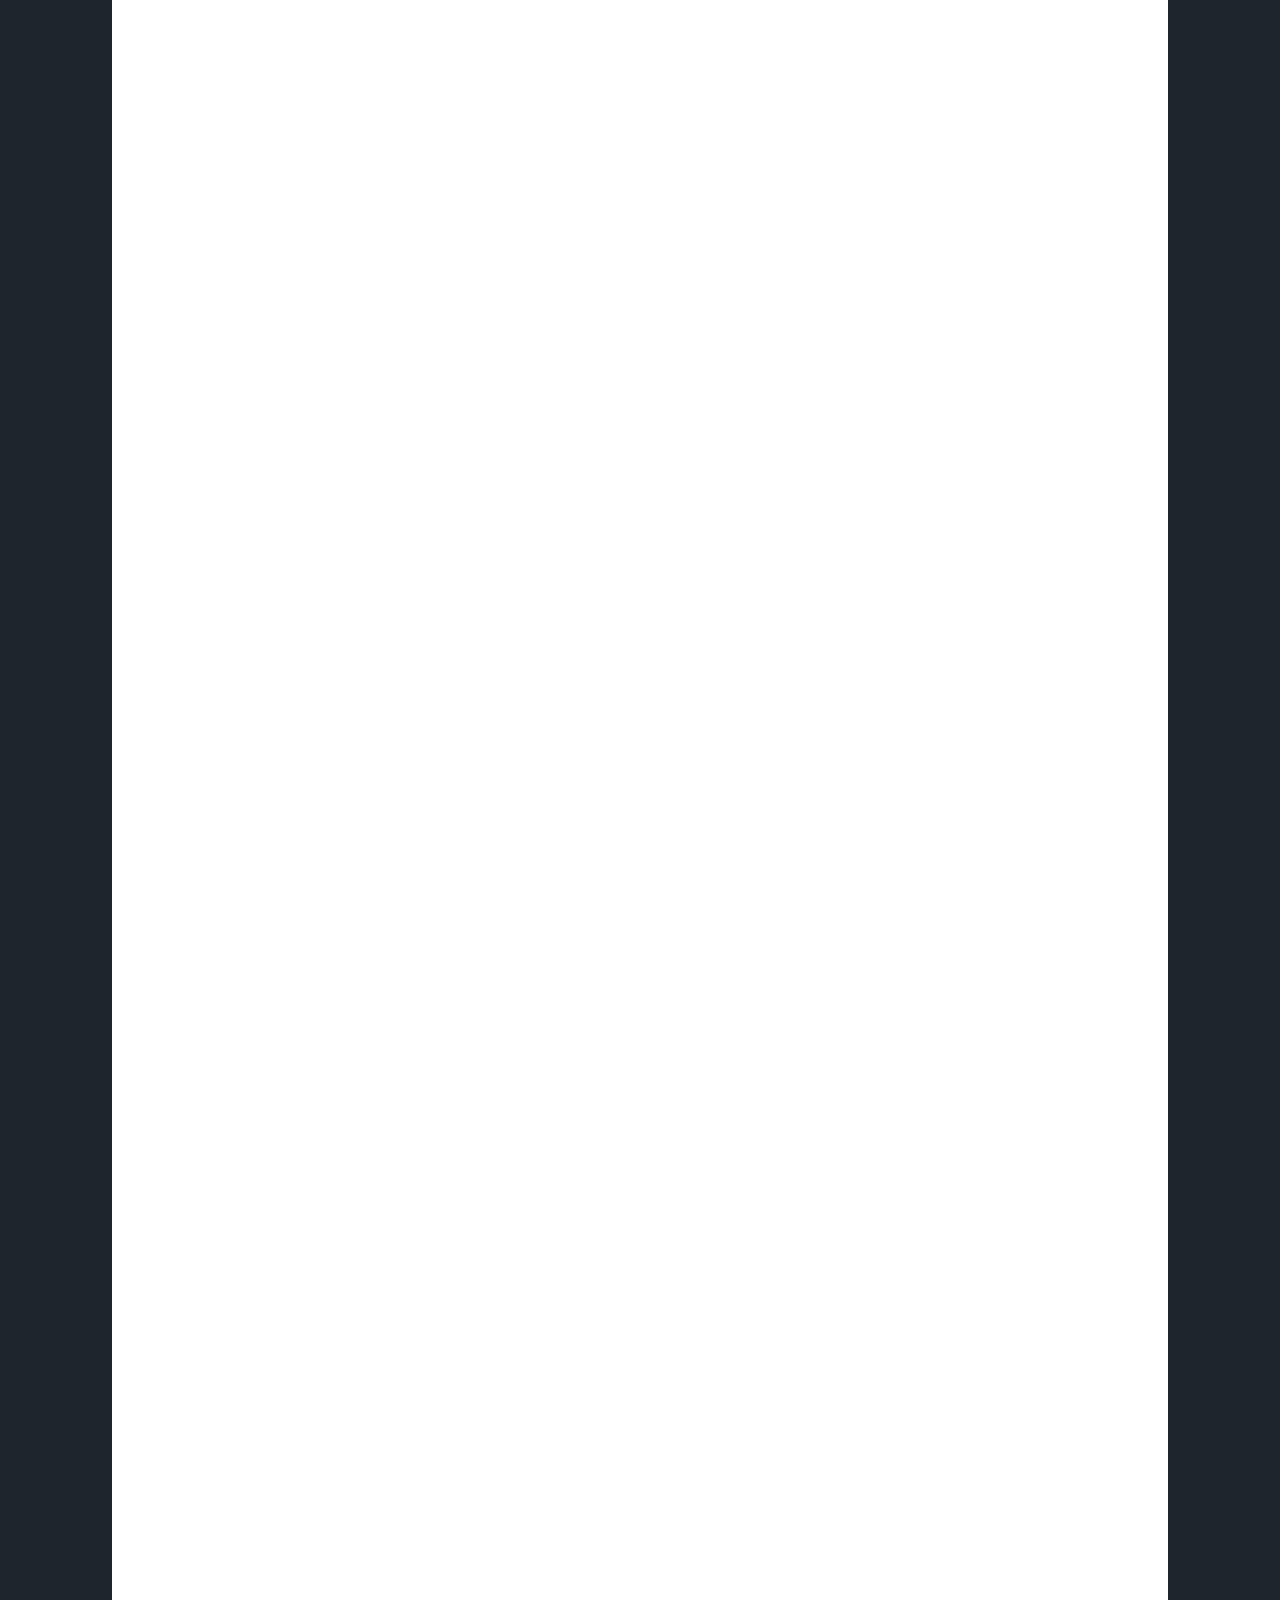
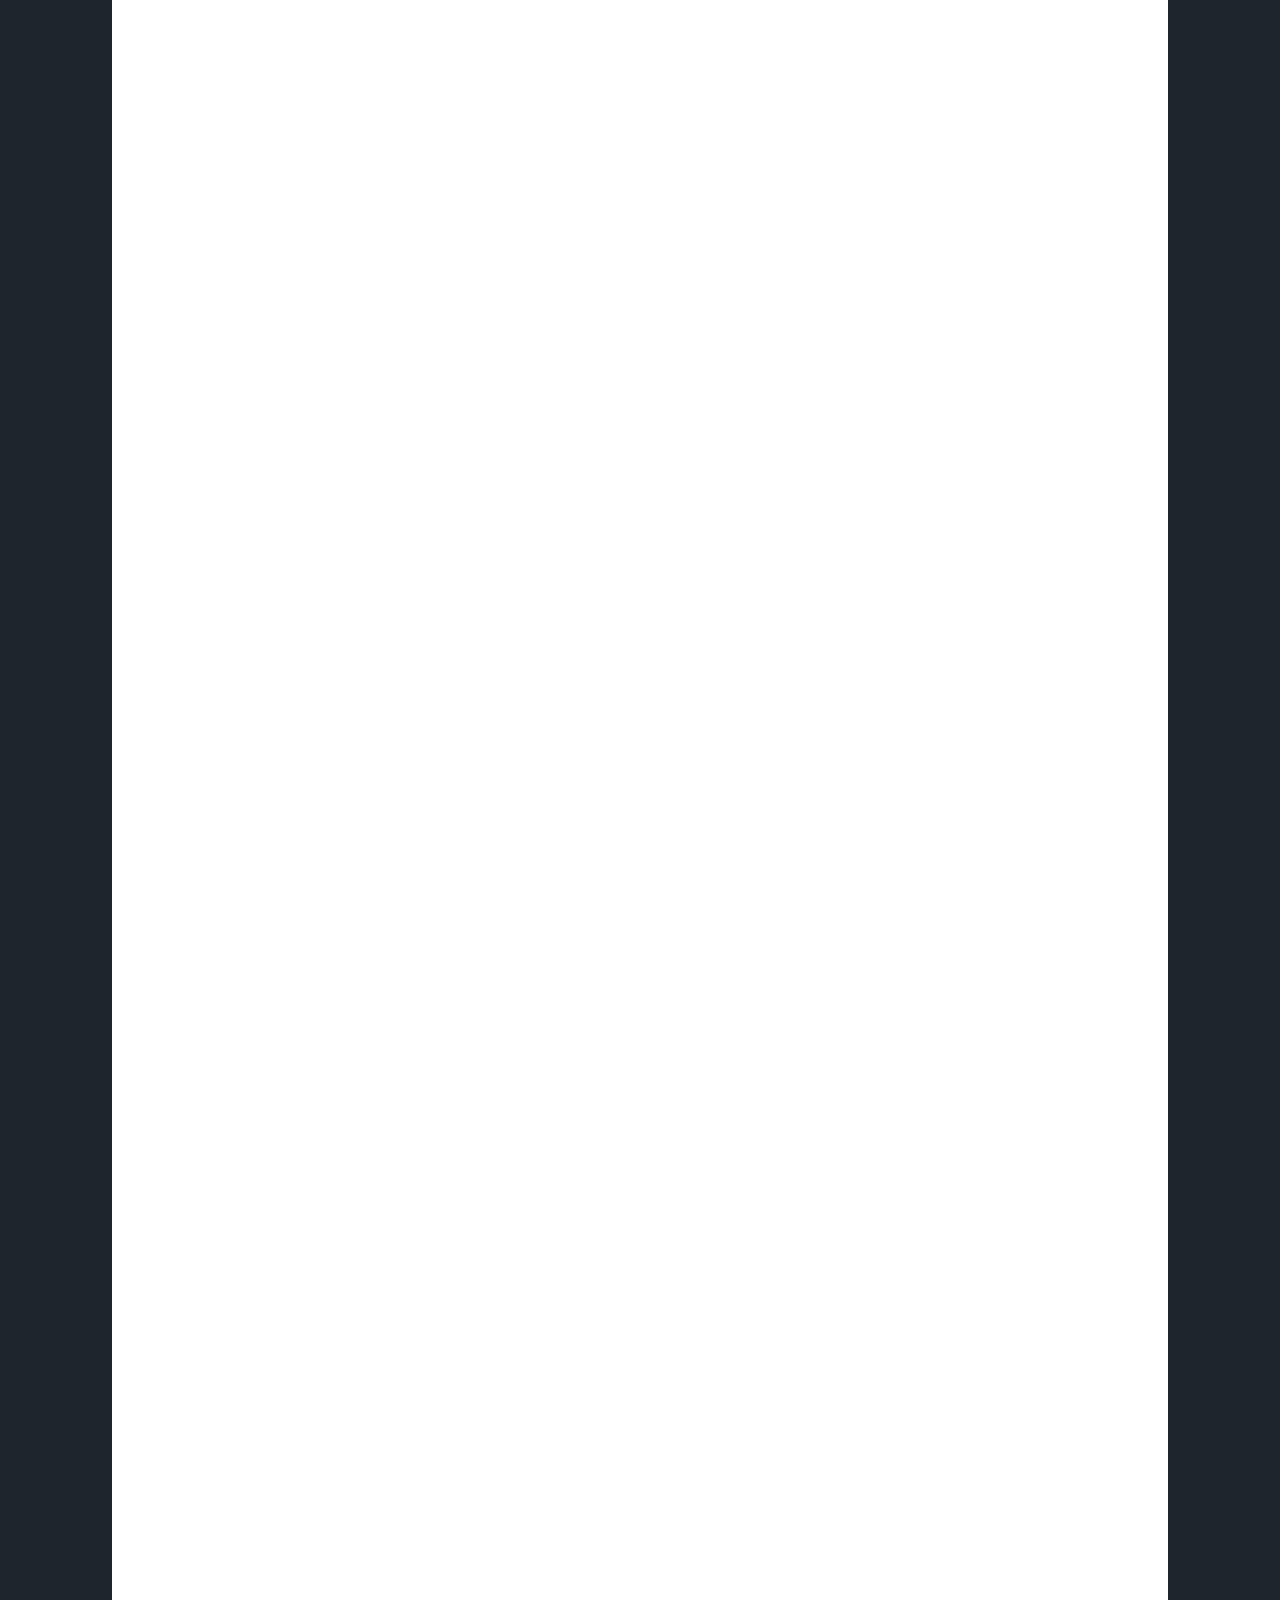
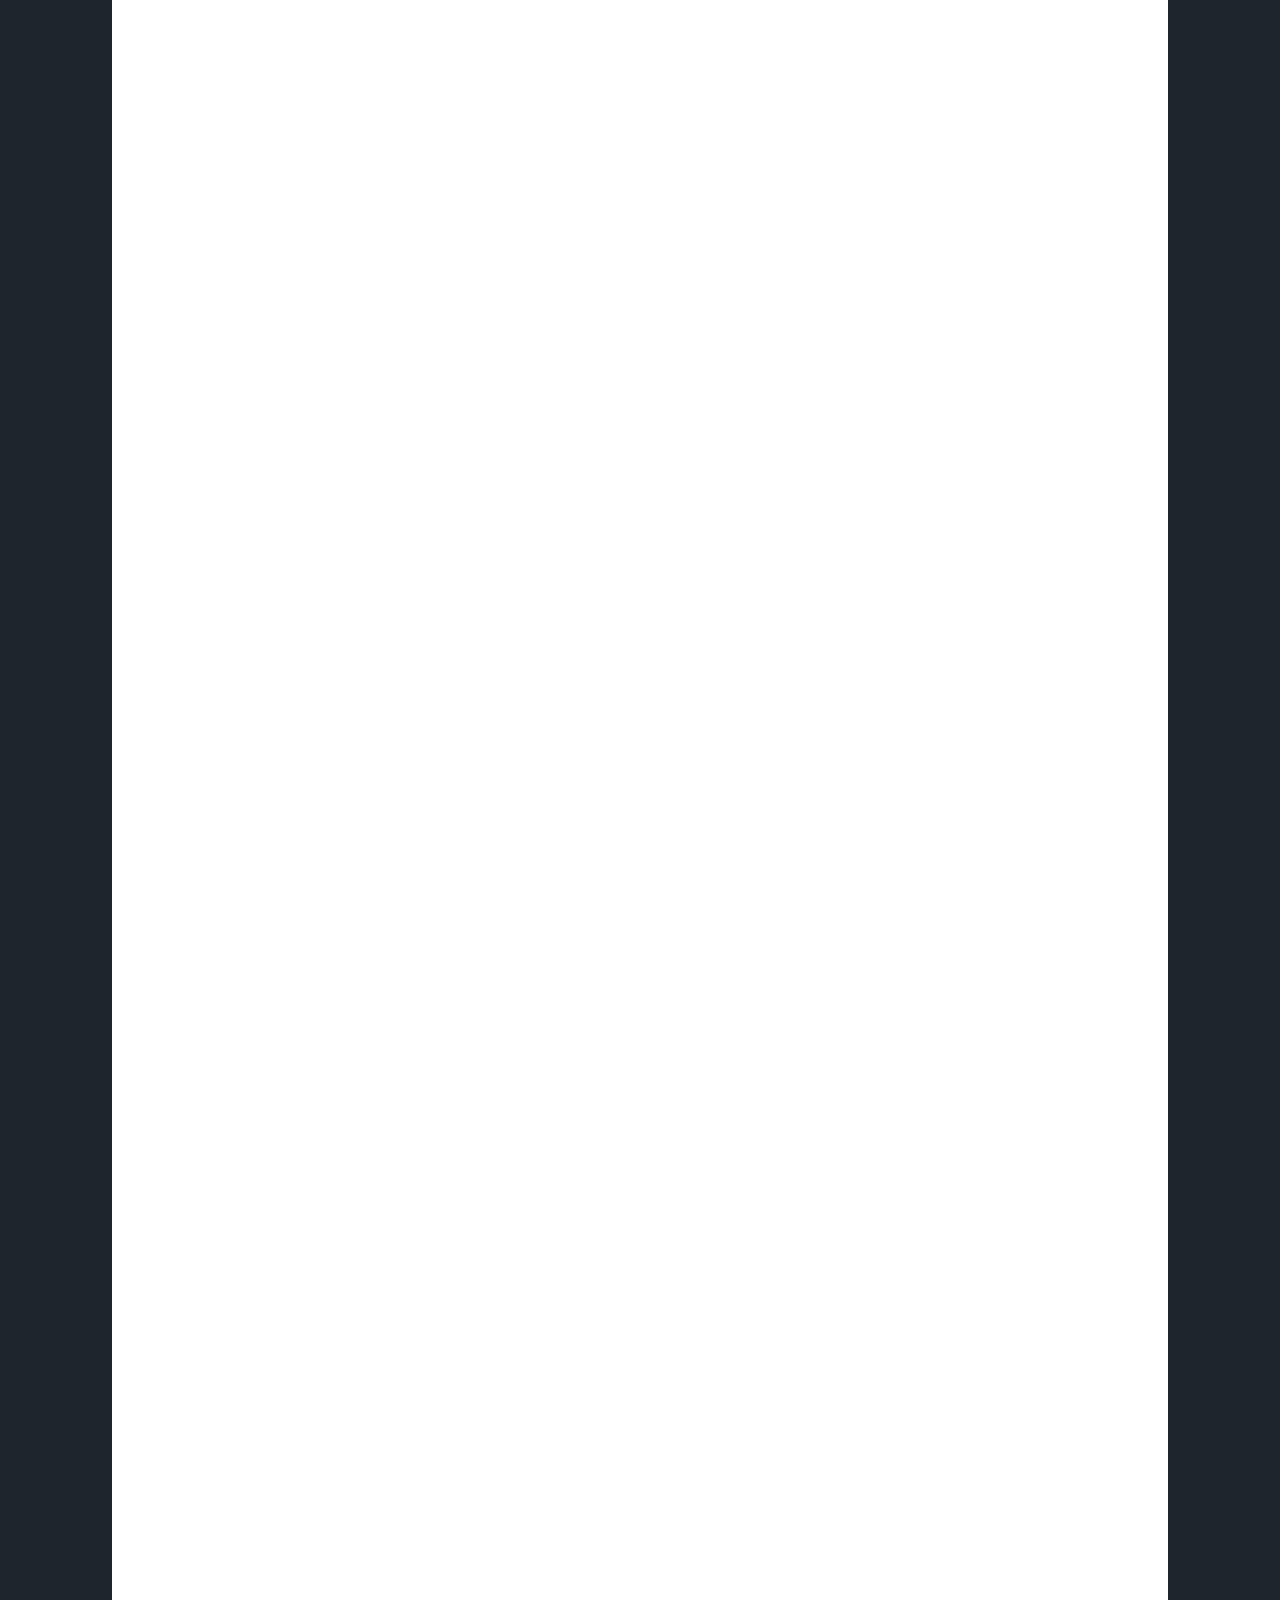
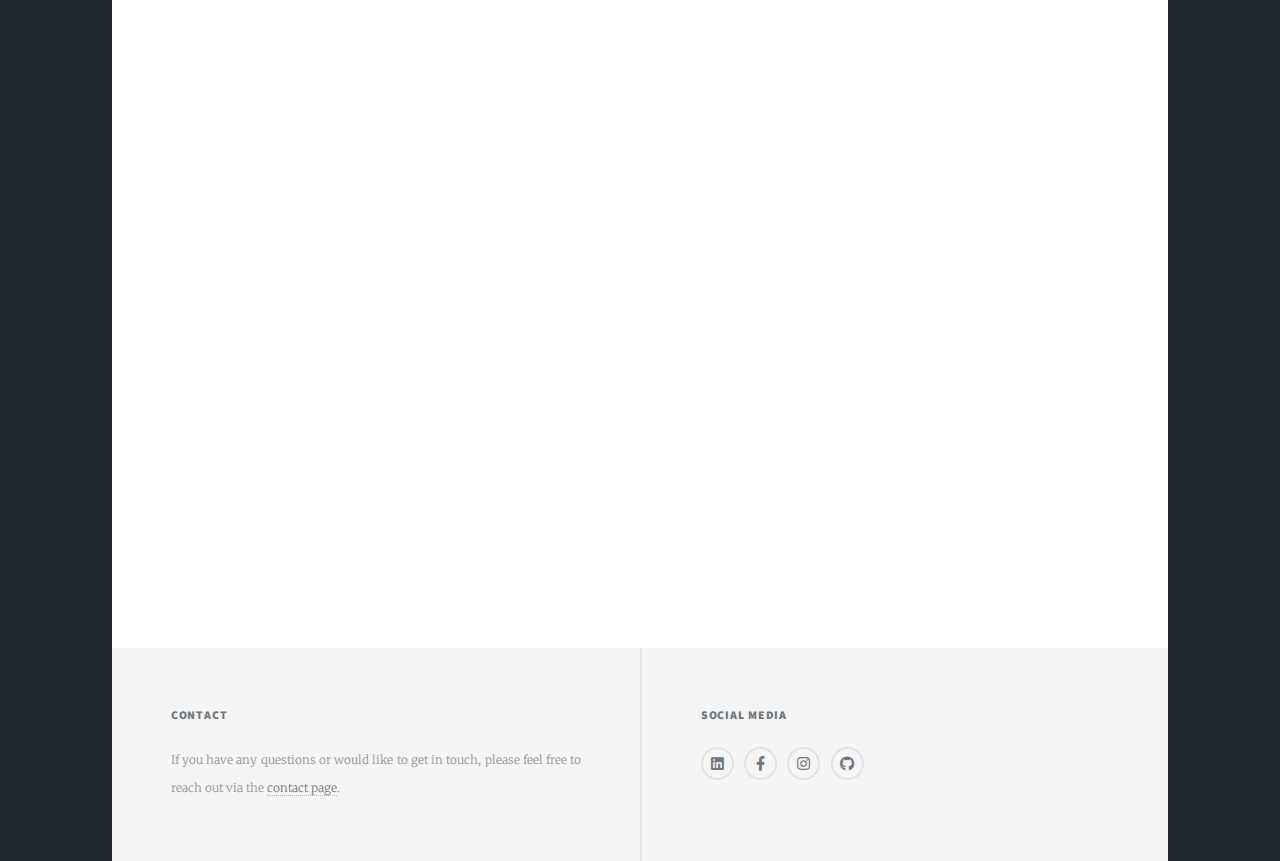
==== commit 27560f51: "Update index.html" ====
--- a/index.html
+++ b/index.html
@@ -122,7 +122,7 @@
                         <img src="images/resume.jpg" alt="Resume" style="width:60%; height:auto; border: 5px solid #ccc; box-shadow: 0 4px 8px rgba(0, 0, 0, 0.1); border-radius: 10px;">
                     </div>
                     <p style="margin-top: 20px;">You can download my resume by clicking the button below:</p>
-                    <a href="https://drive.google.com/file/d/1kAuCcXV0jUXP8mb2p8iyKn39-YwJwsaK/view" class="button icon solid fa-download" download>Download Resume</a>
+                    <a href="https://drive.google.com/file/d/15XlXbggrxdLb0omh-YmlXuHVw65jtyw4/view?usp=sharing" class="button icon solid fa-download" download>Download Resume</a>
                 </div>
             </section>
 
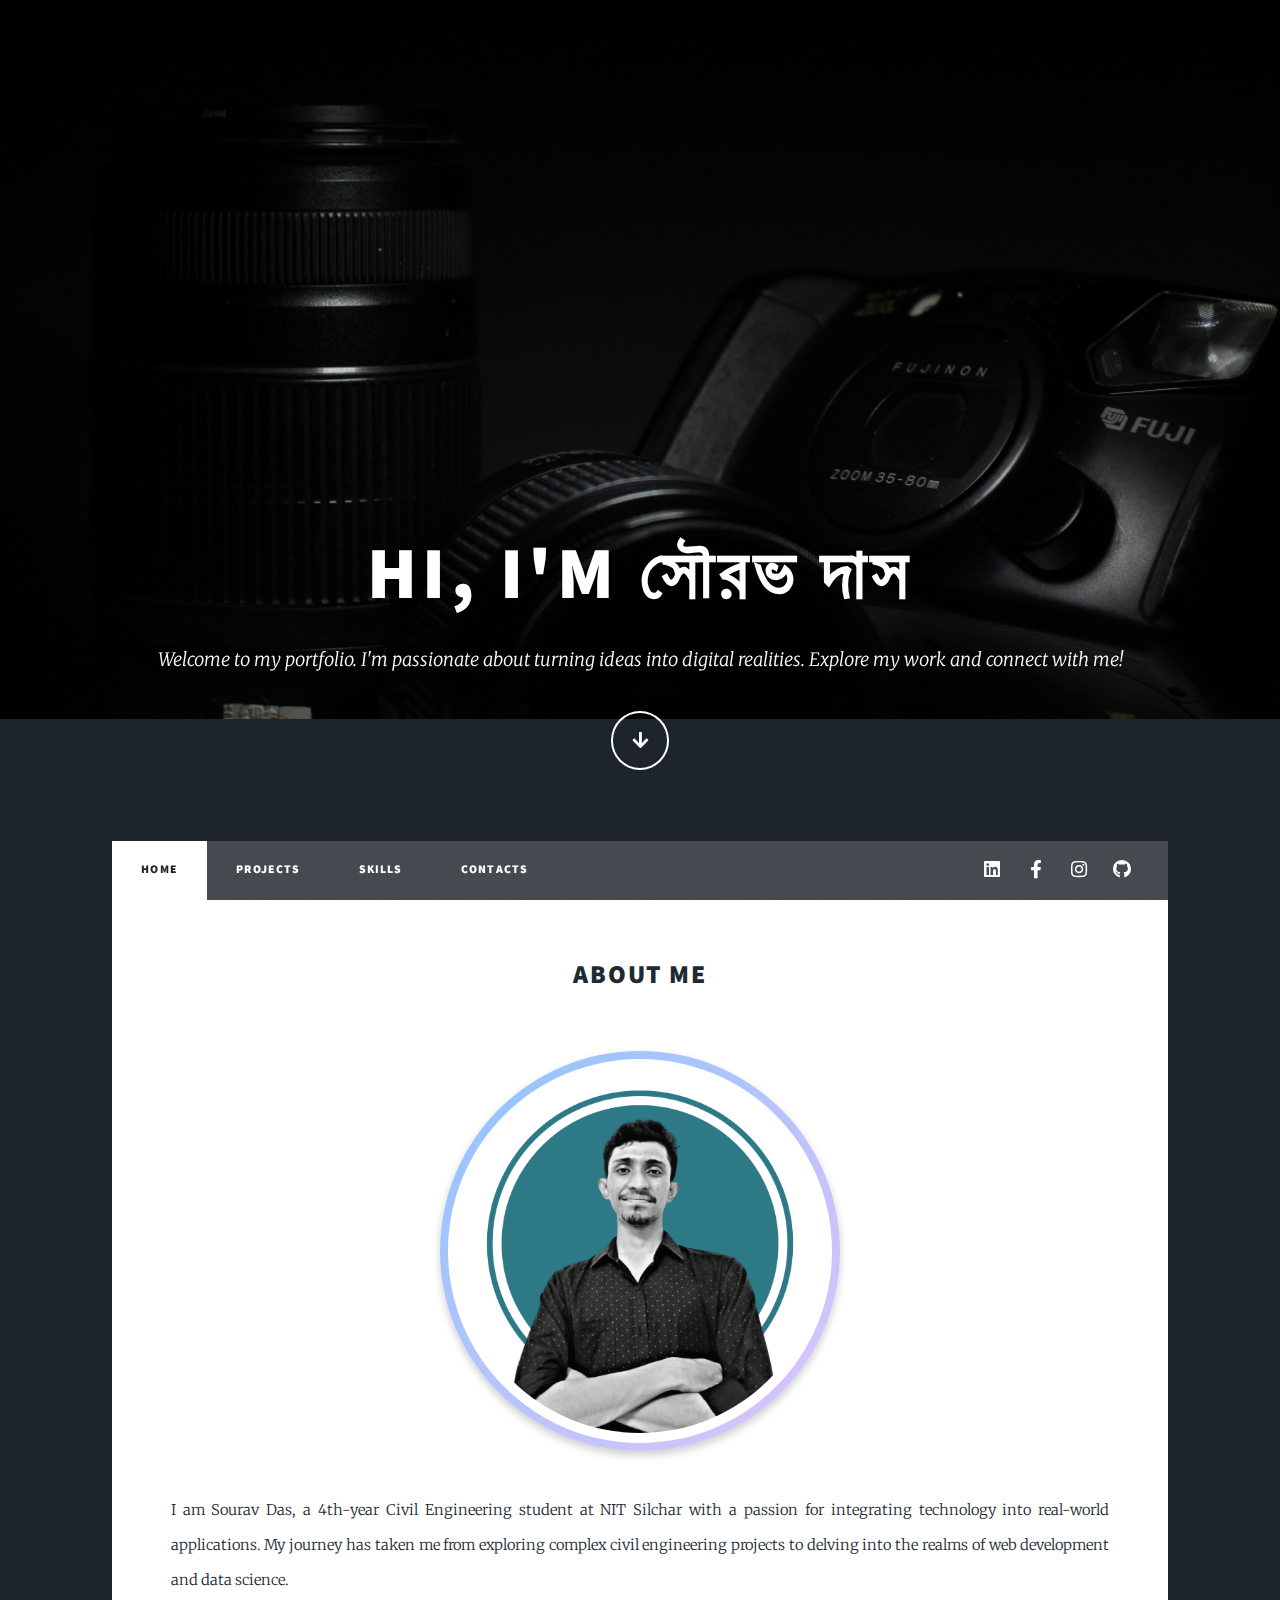
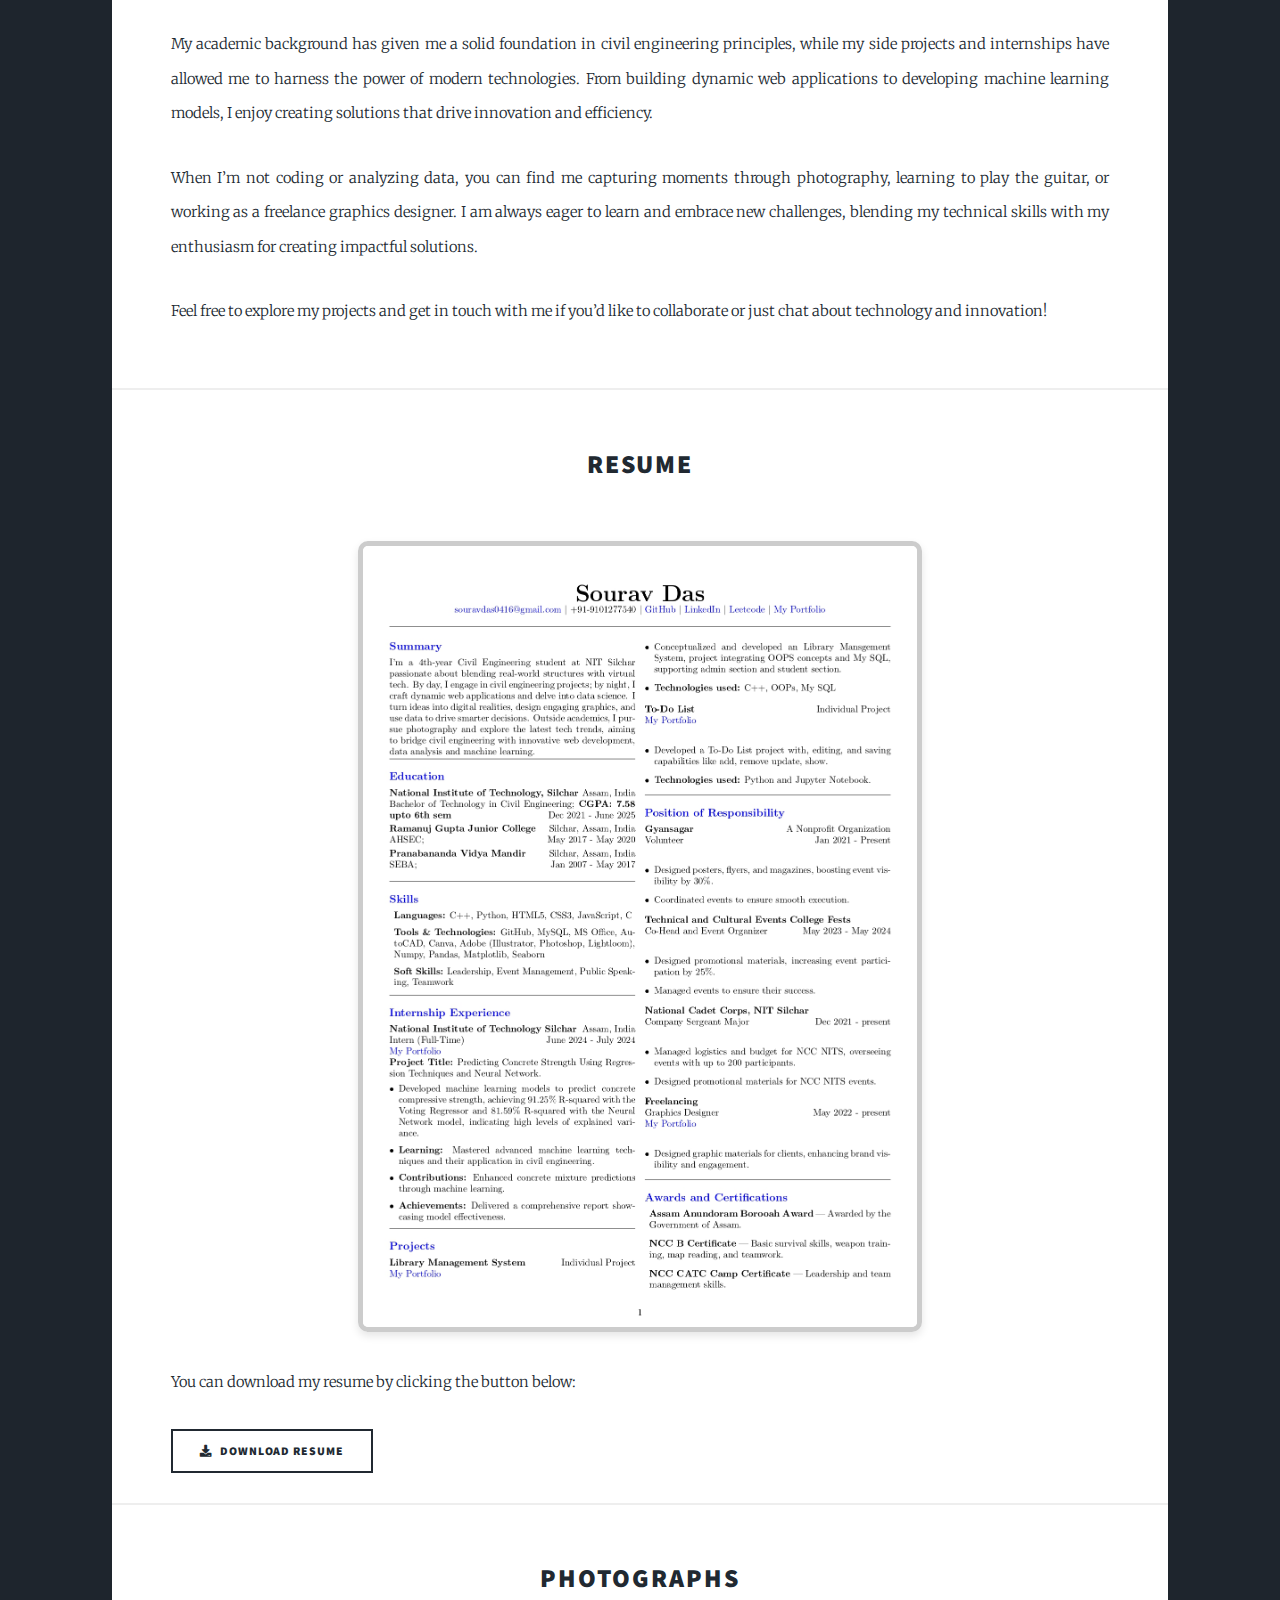
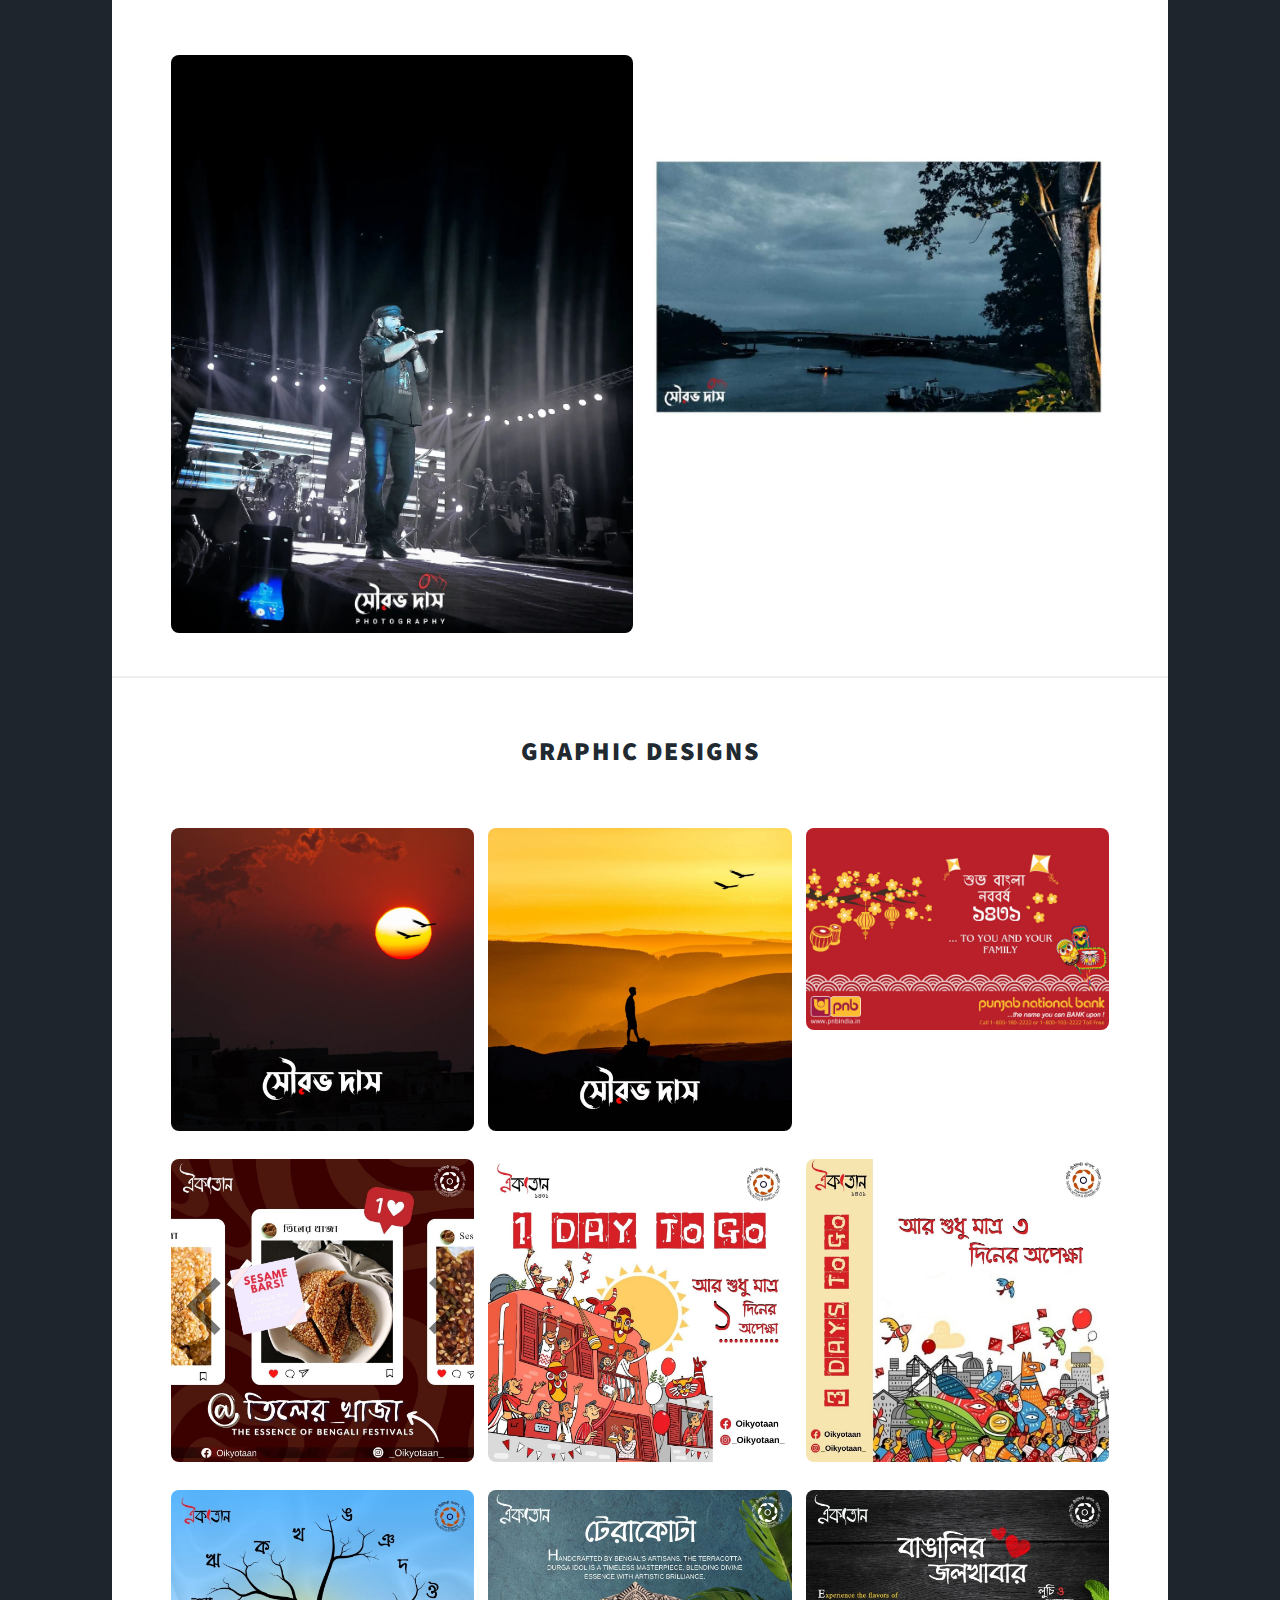
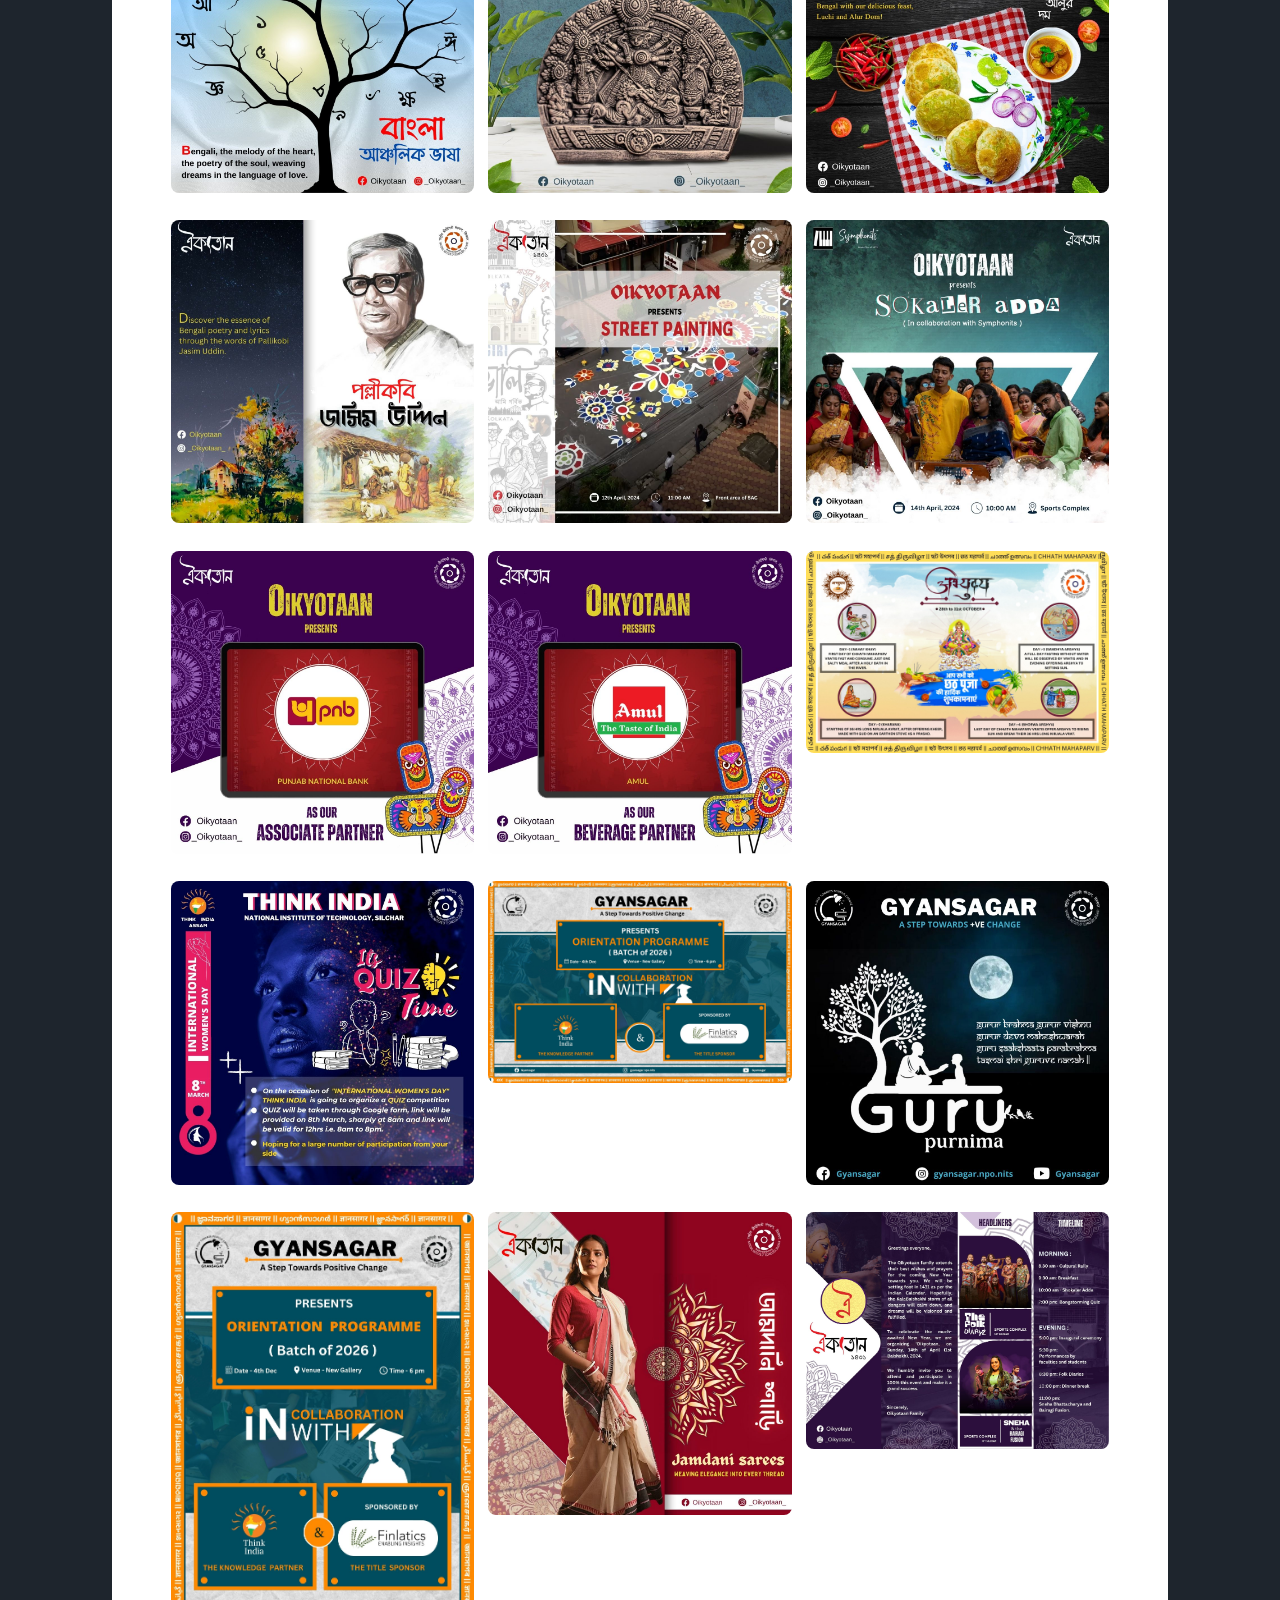
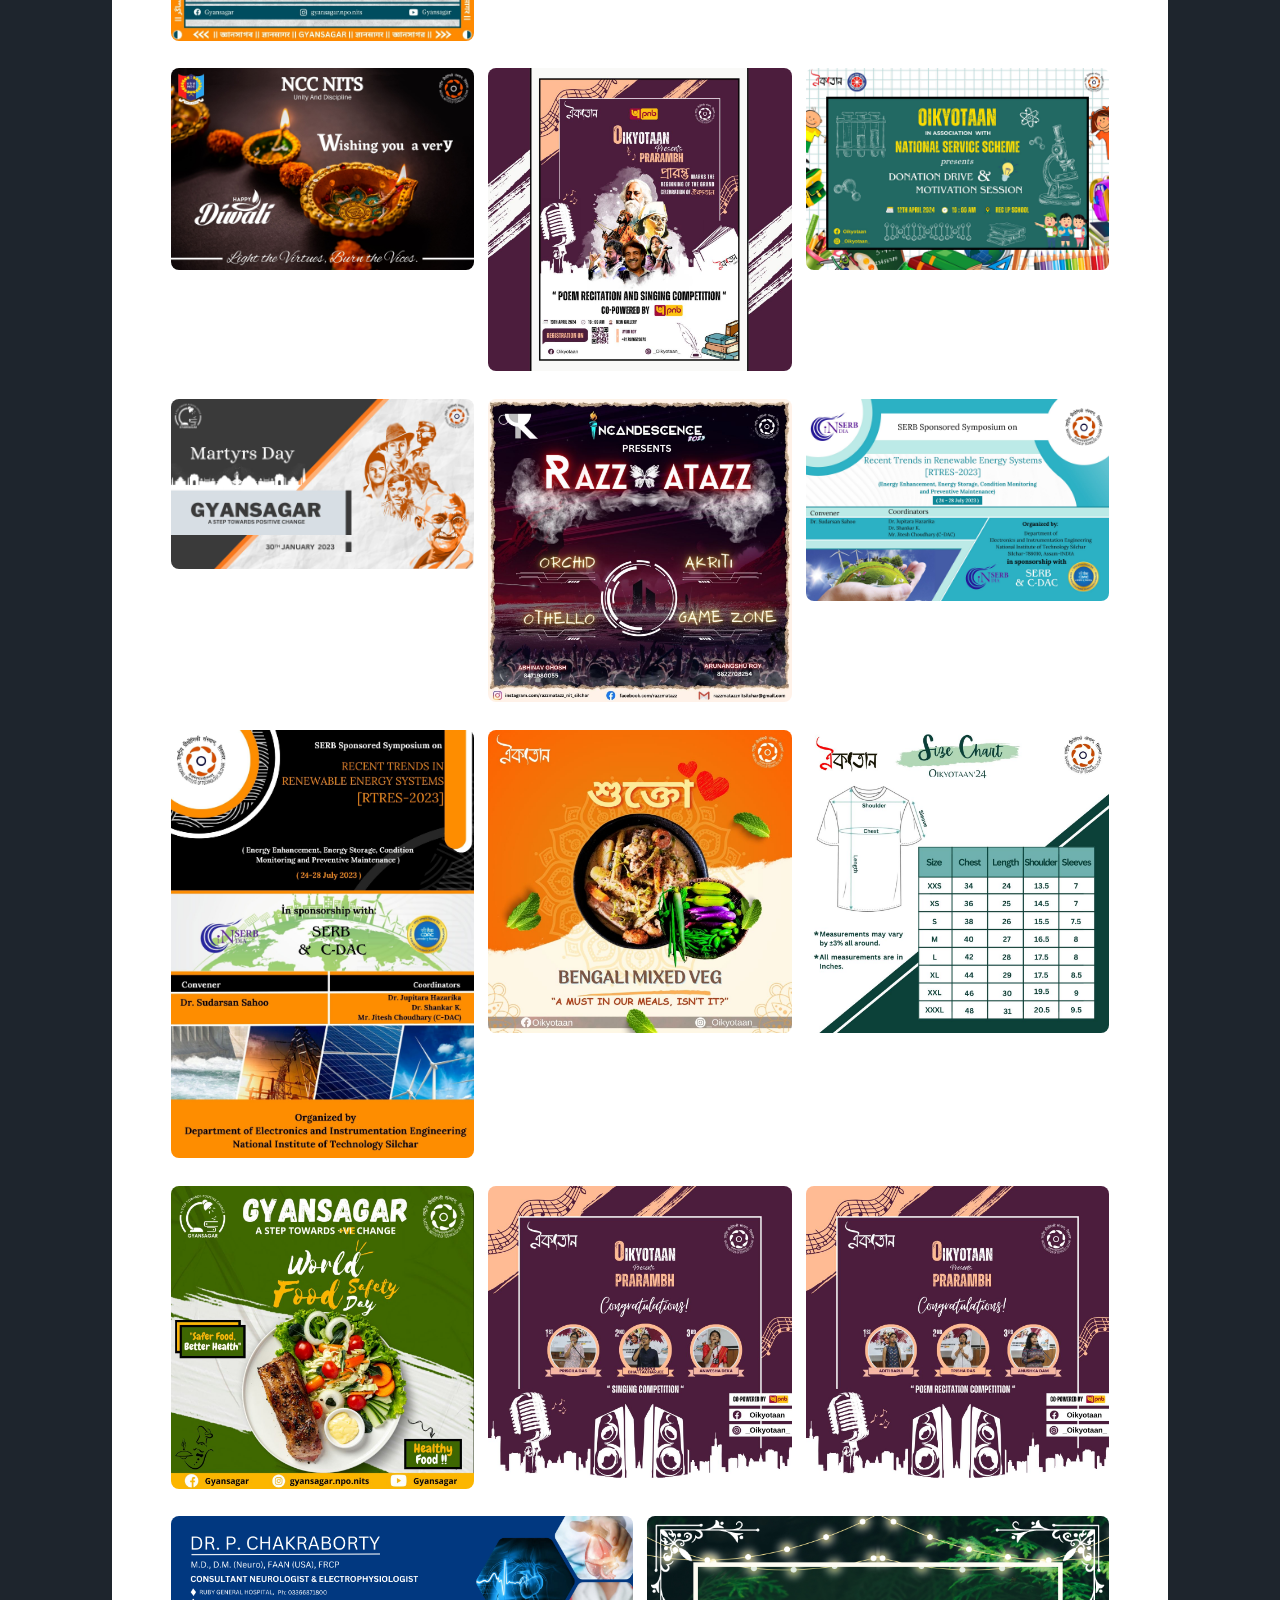
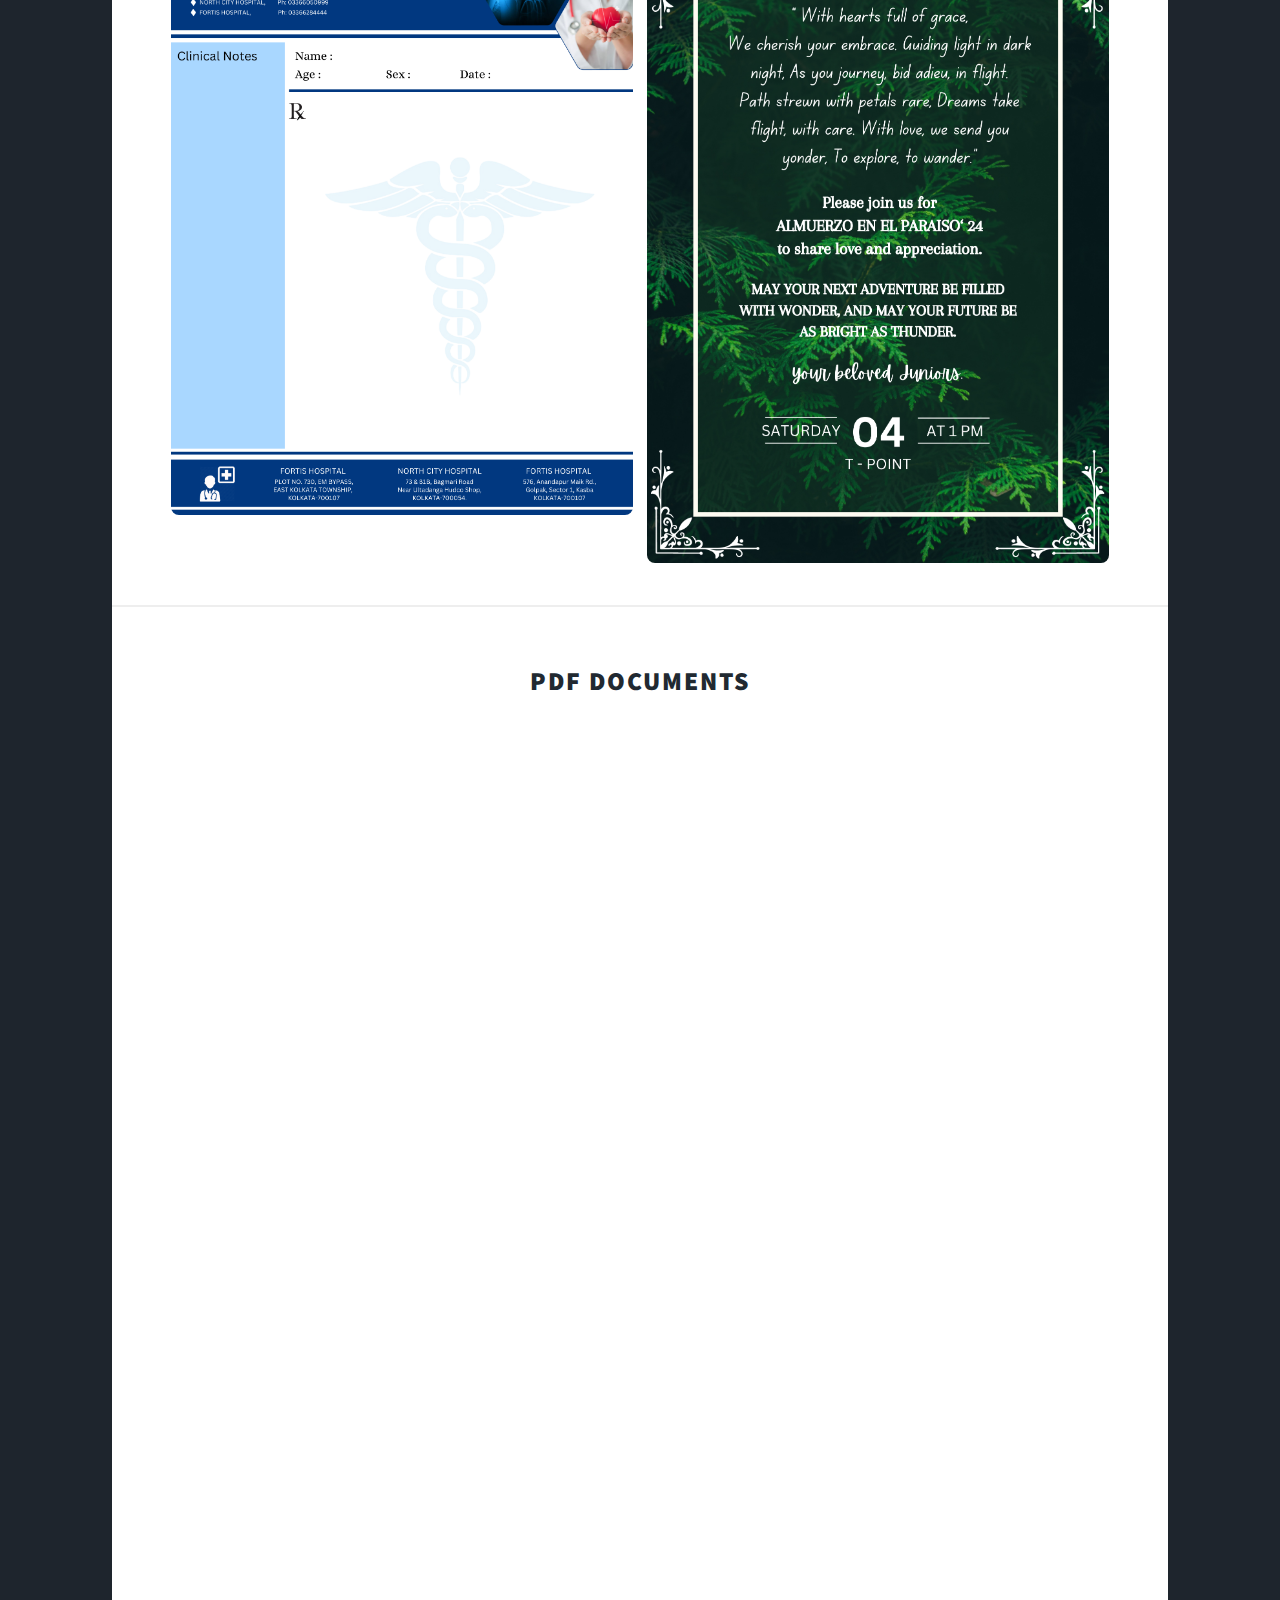
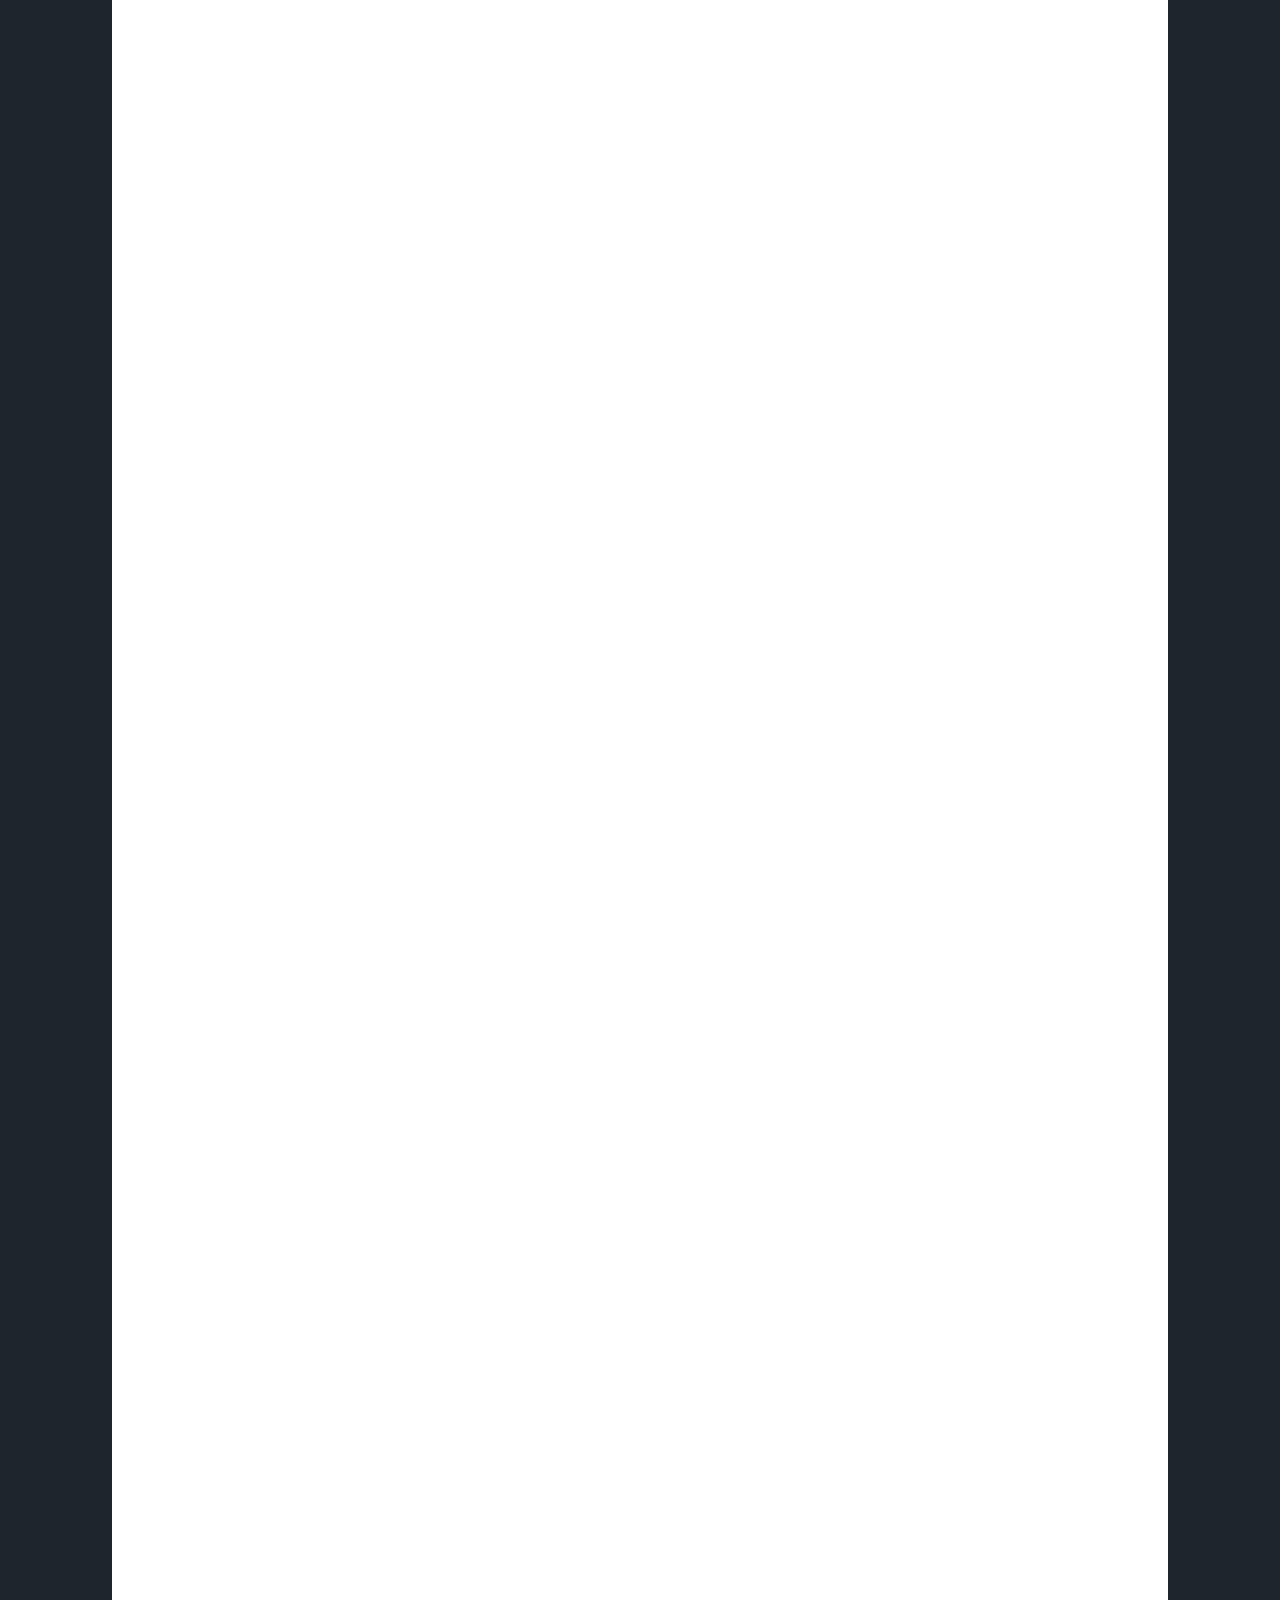
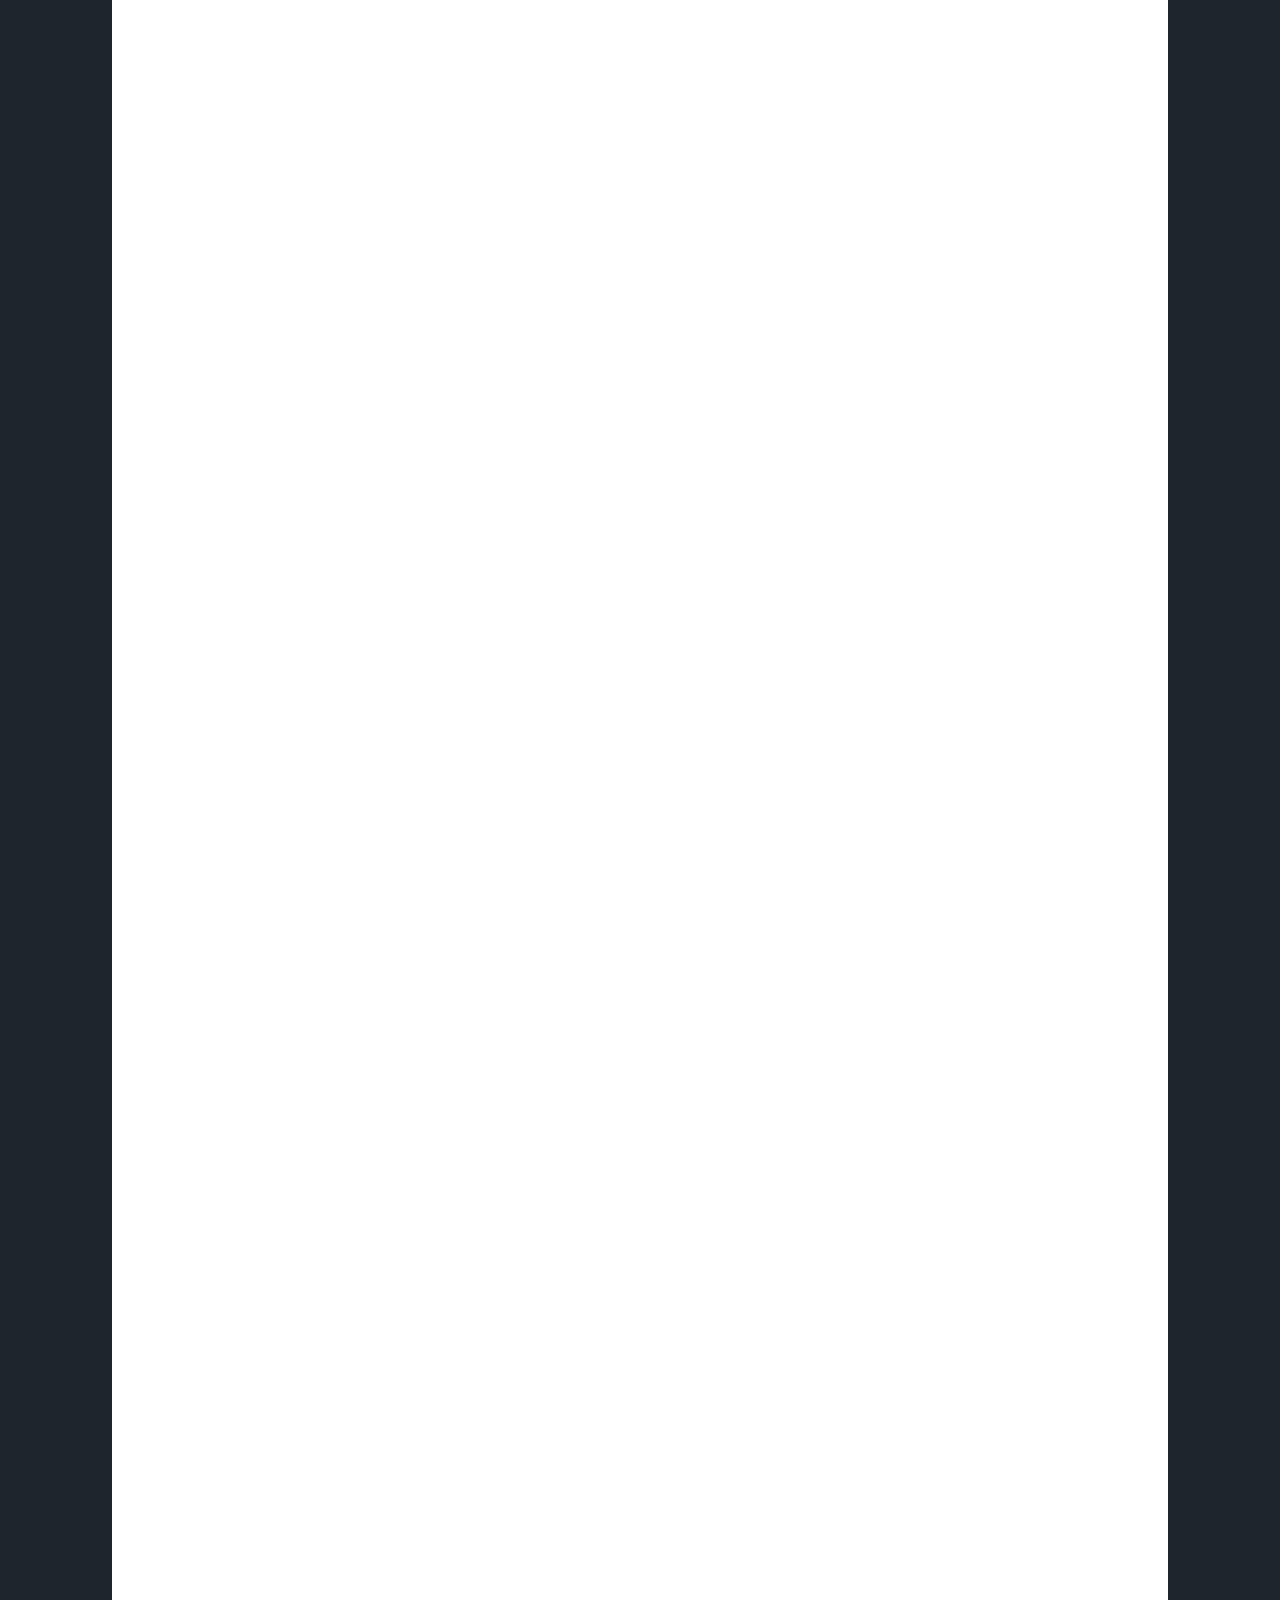
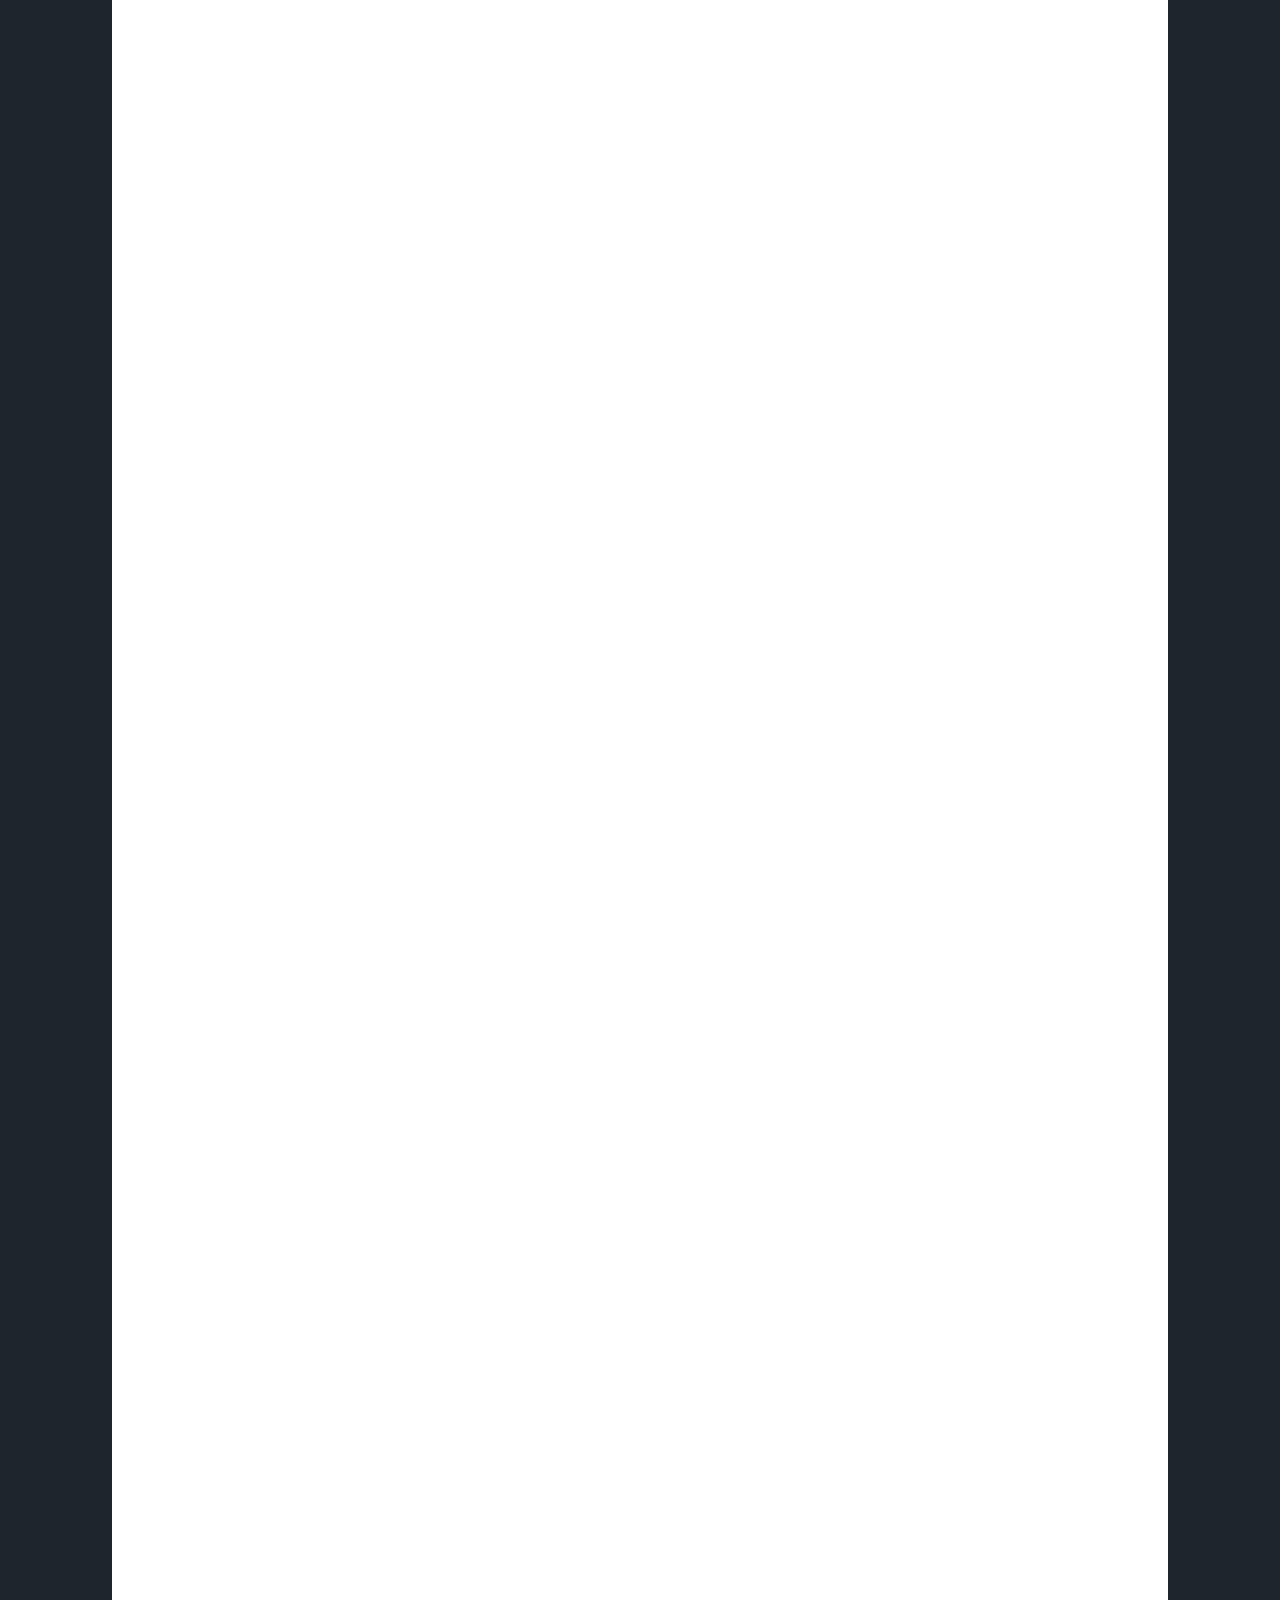
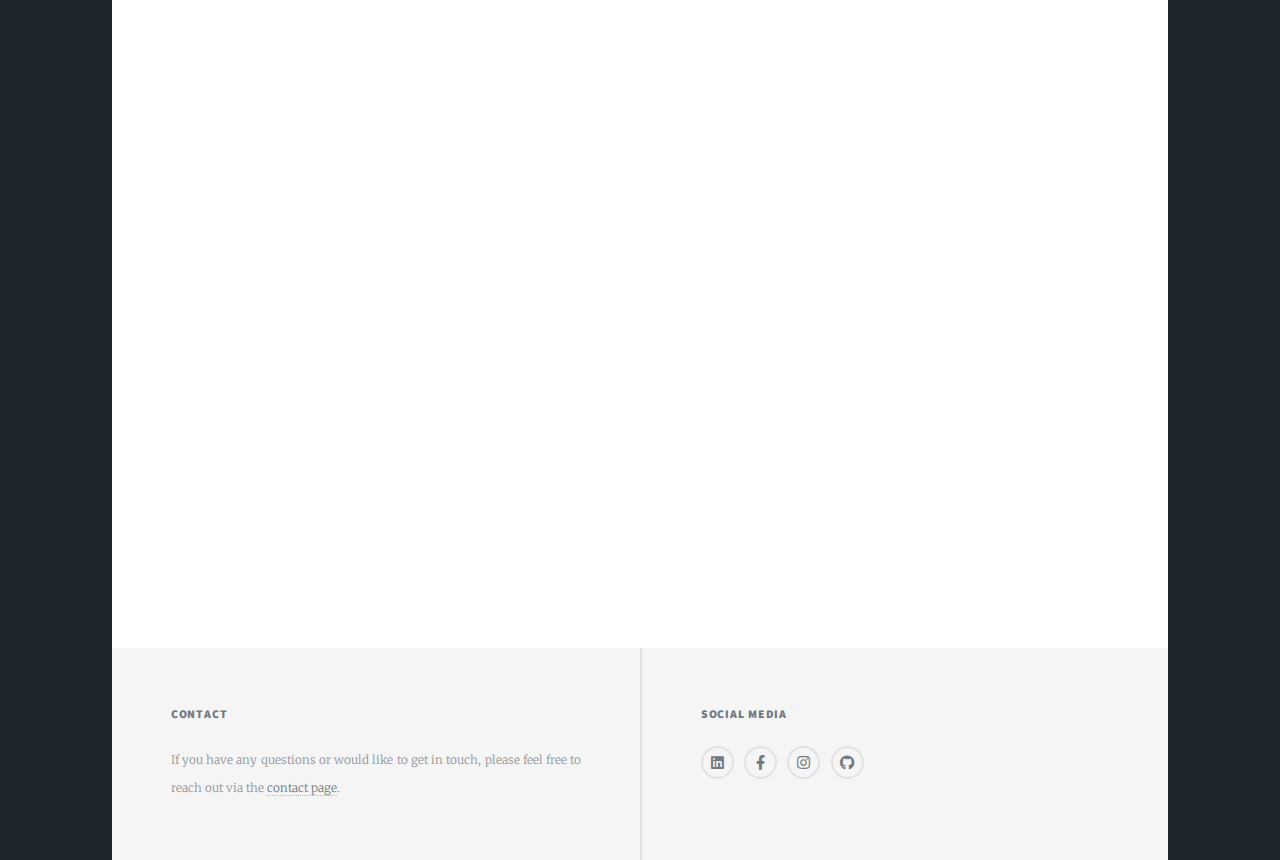
==== commit 32ad3287: "Update index.html" ====
--- a/index.html
+++ b/index.html
@@ -122,7 +122,7 @@
                         <img src="images/resume.jpg" alt="Resume" style="width:60%; height:auto; border: 5px solid #ccc; box-shadow: 0 4px 8px rgba(0, 0, 0, 0.1); border-radius: 10px;">
                     </div>
                     <p style="margin-top: 20px;">You can download my resume by clicking the button below:</p>
-                    <a href="https://drive.google.com/file/d/15XlXbggrxdLb0omh-YmlXuHVw65jtyw4/view?usp=sharing" class="button icon solid fa-download" download>Download Resume</a>
+                    <a href="https://drive.google.com/file/d/1_odJh9tcJXNNcF6KPvrYXdVJIAdix9M5/view?usp=sharing" class="button icon solid fa-download" download>Download Resume</a>
                 </div>
             </section>
 
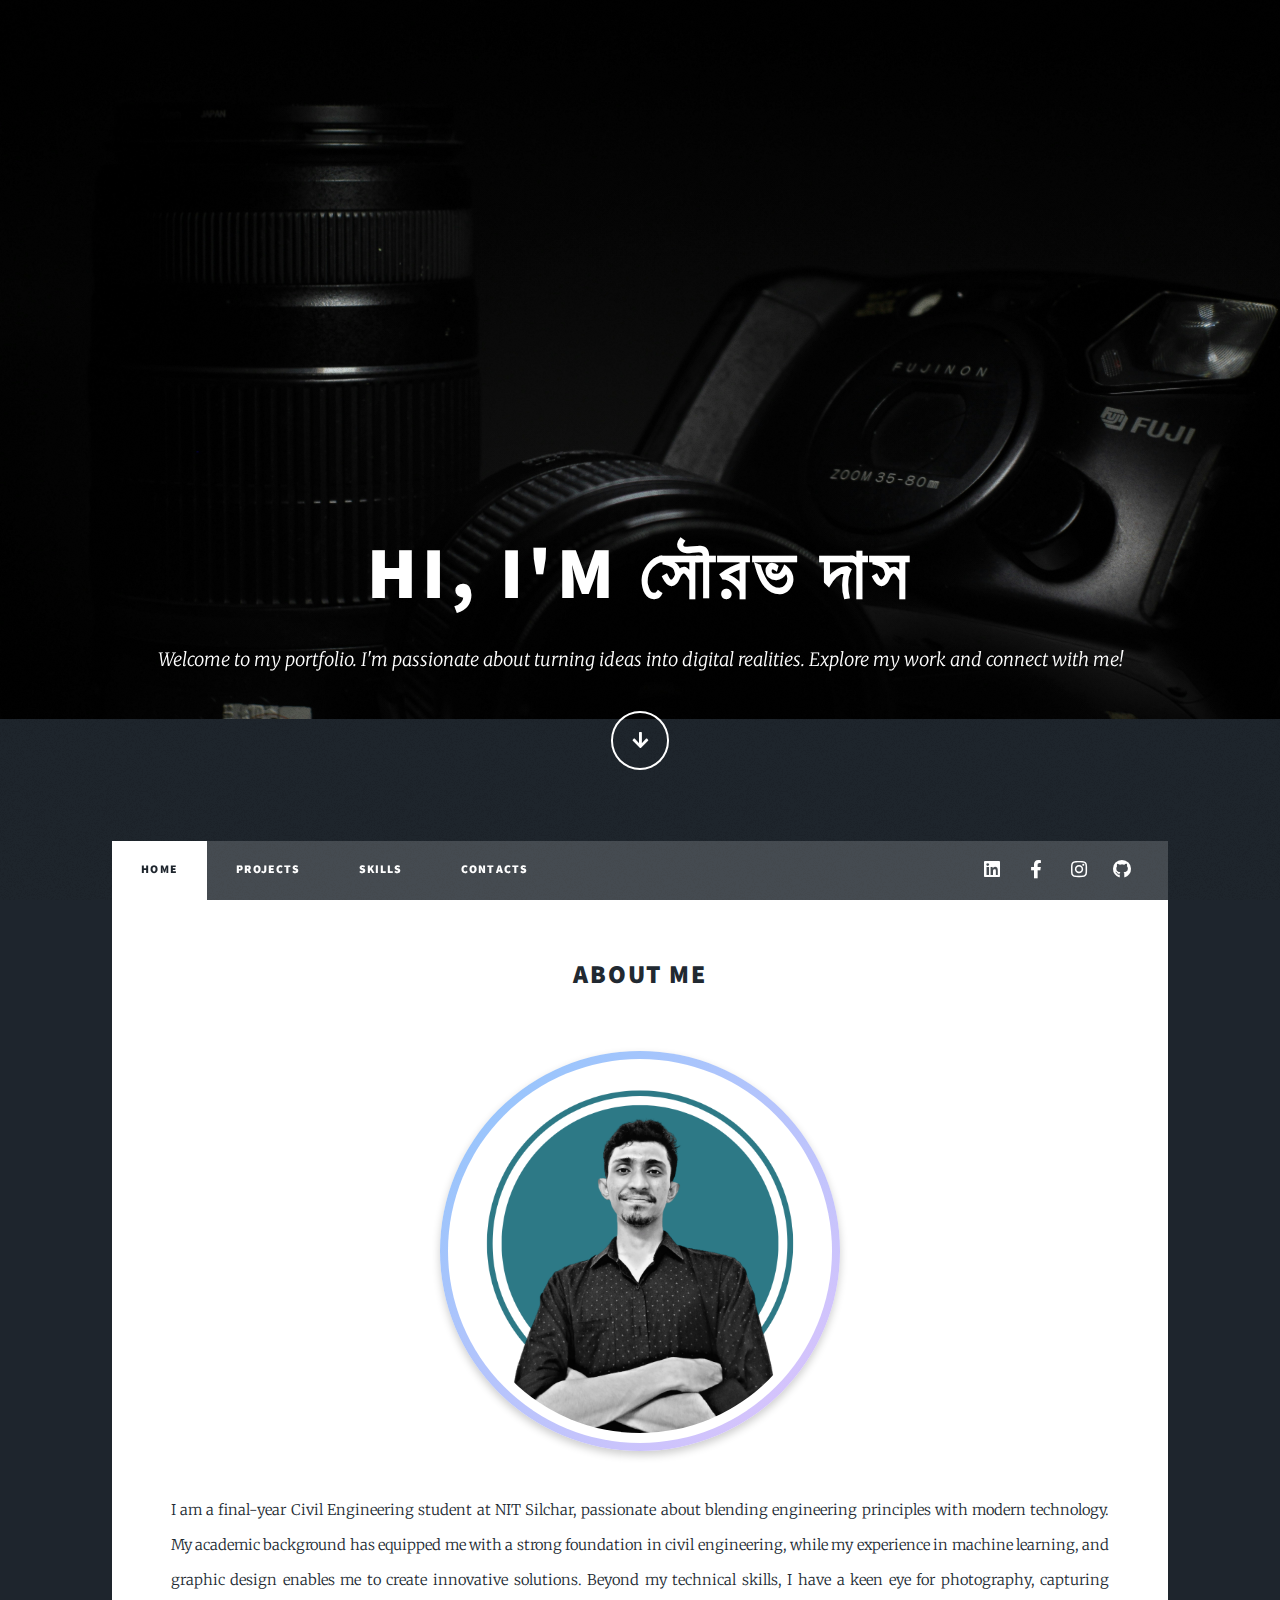
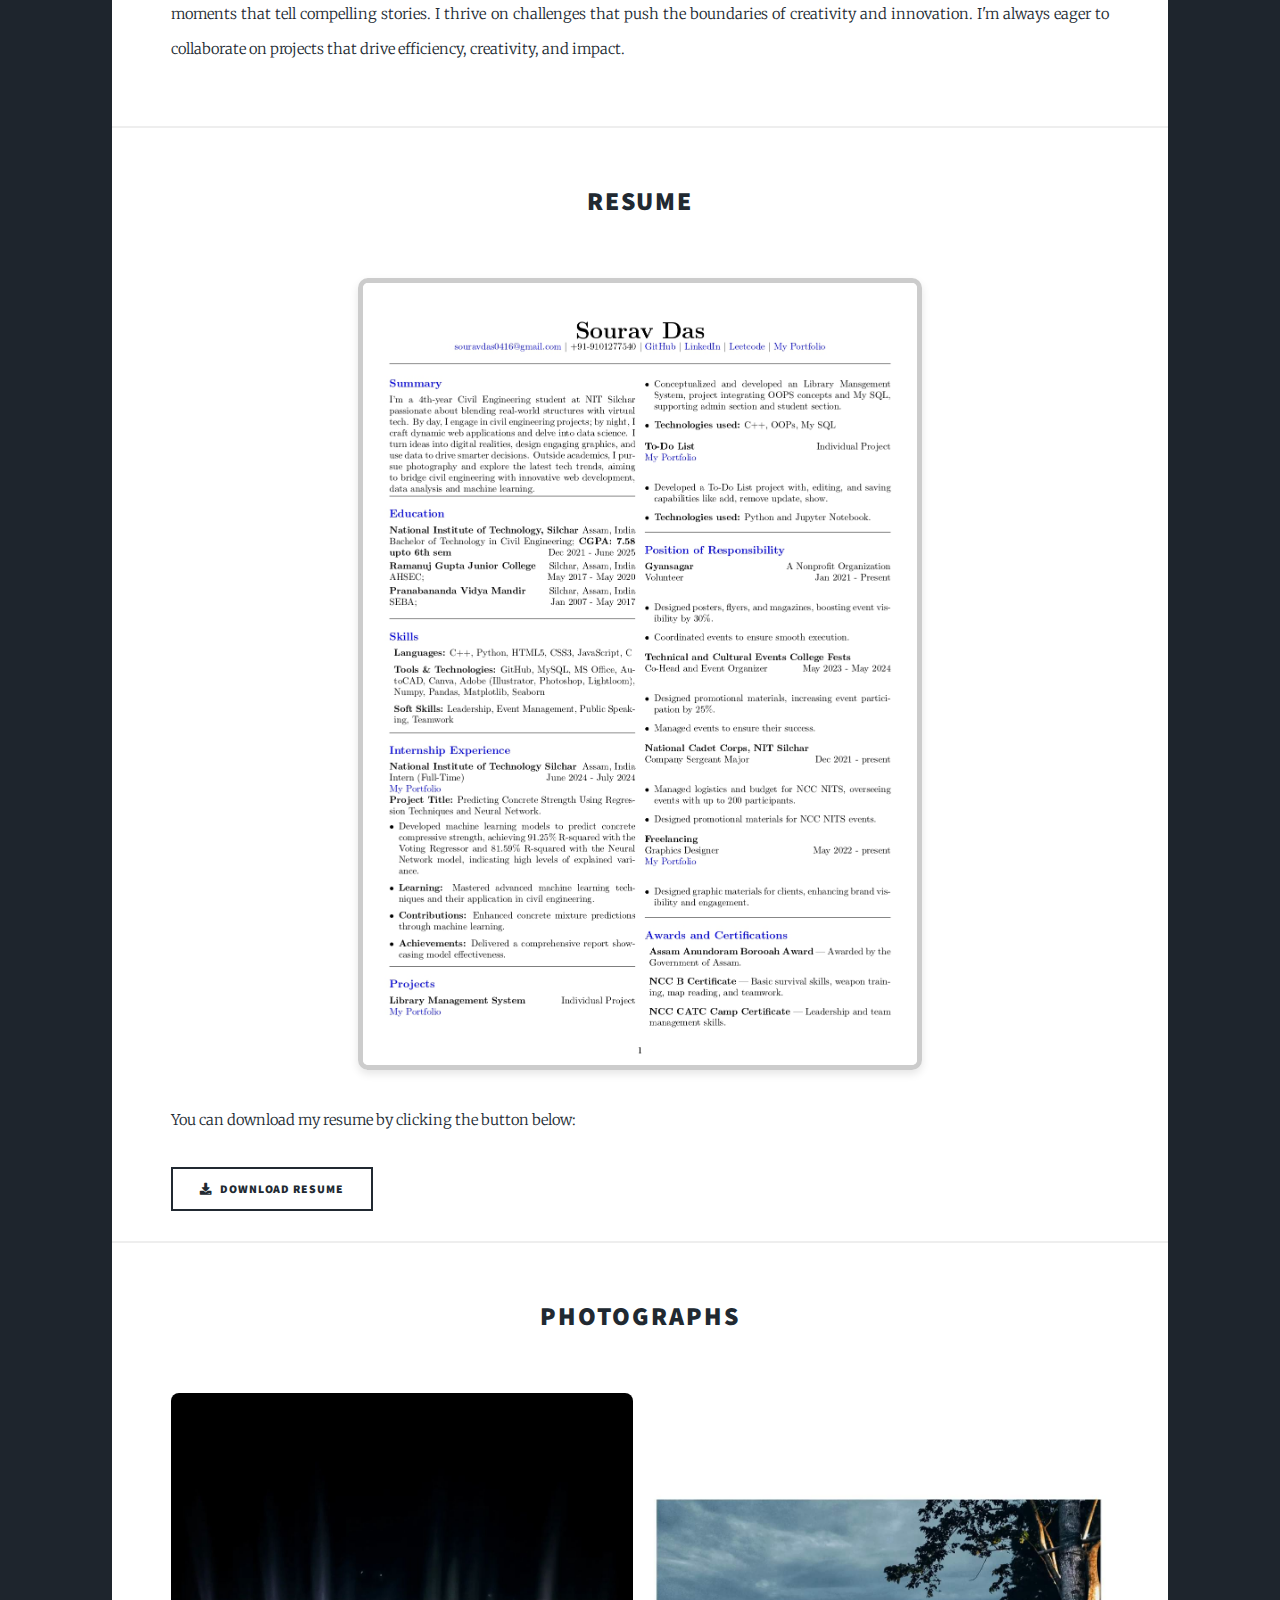
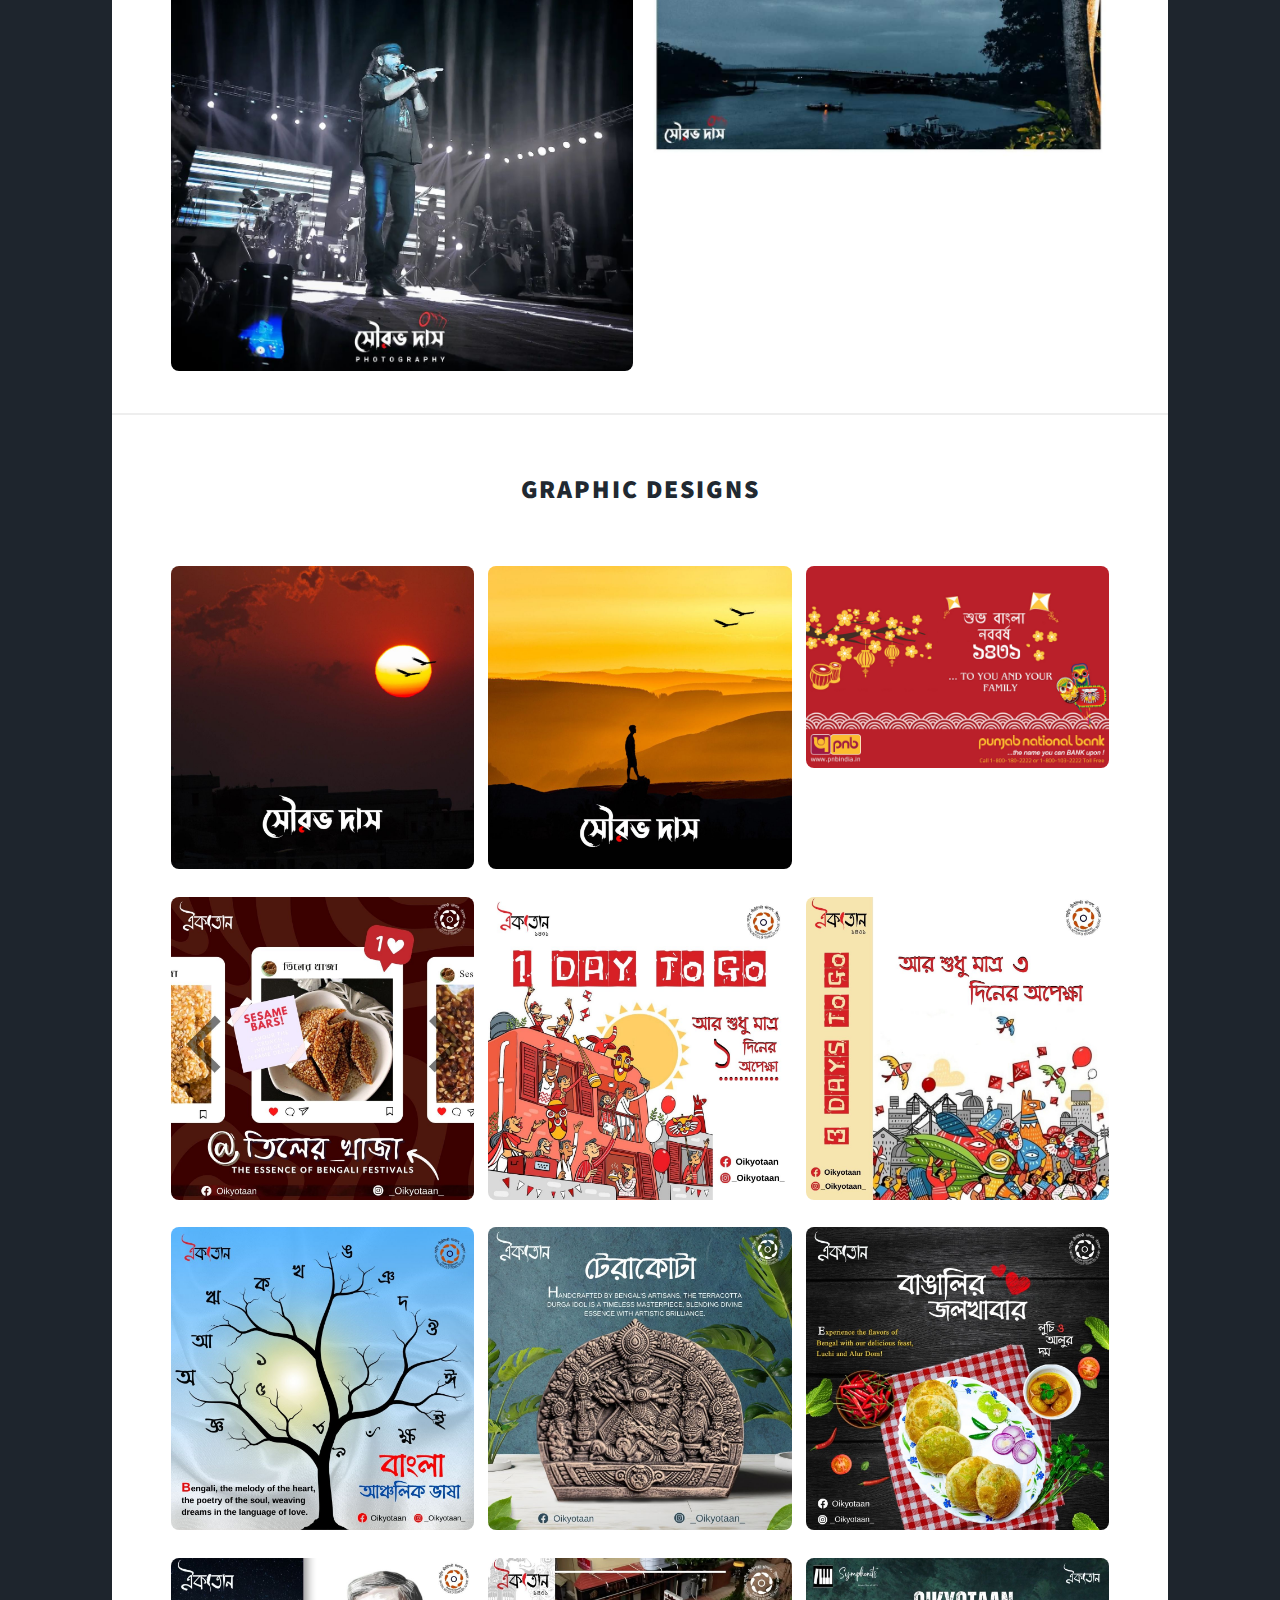
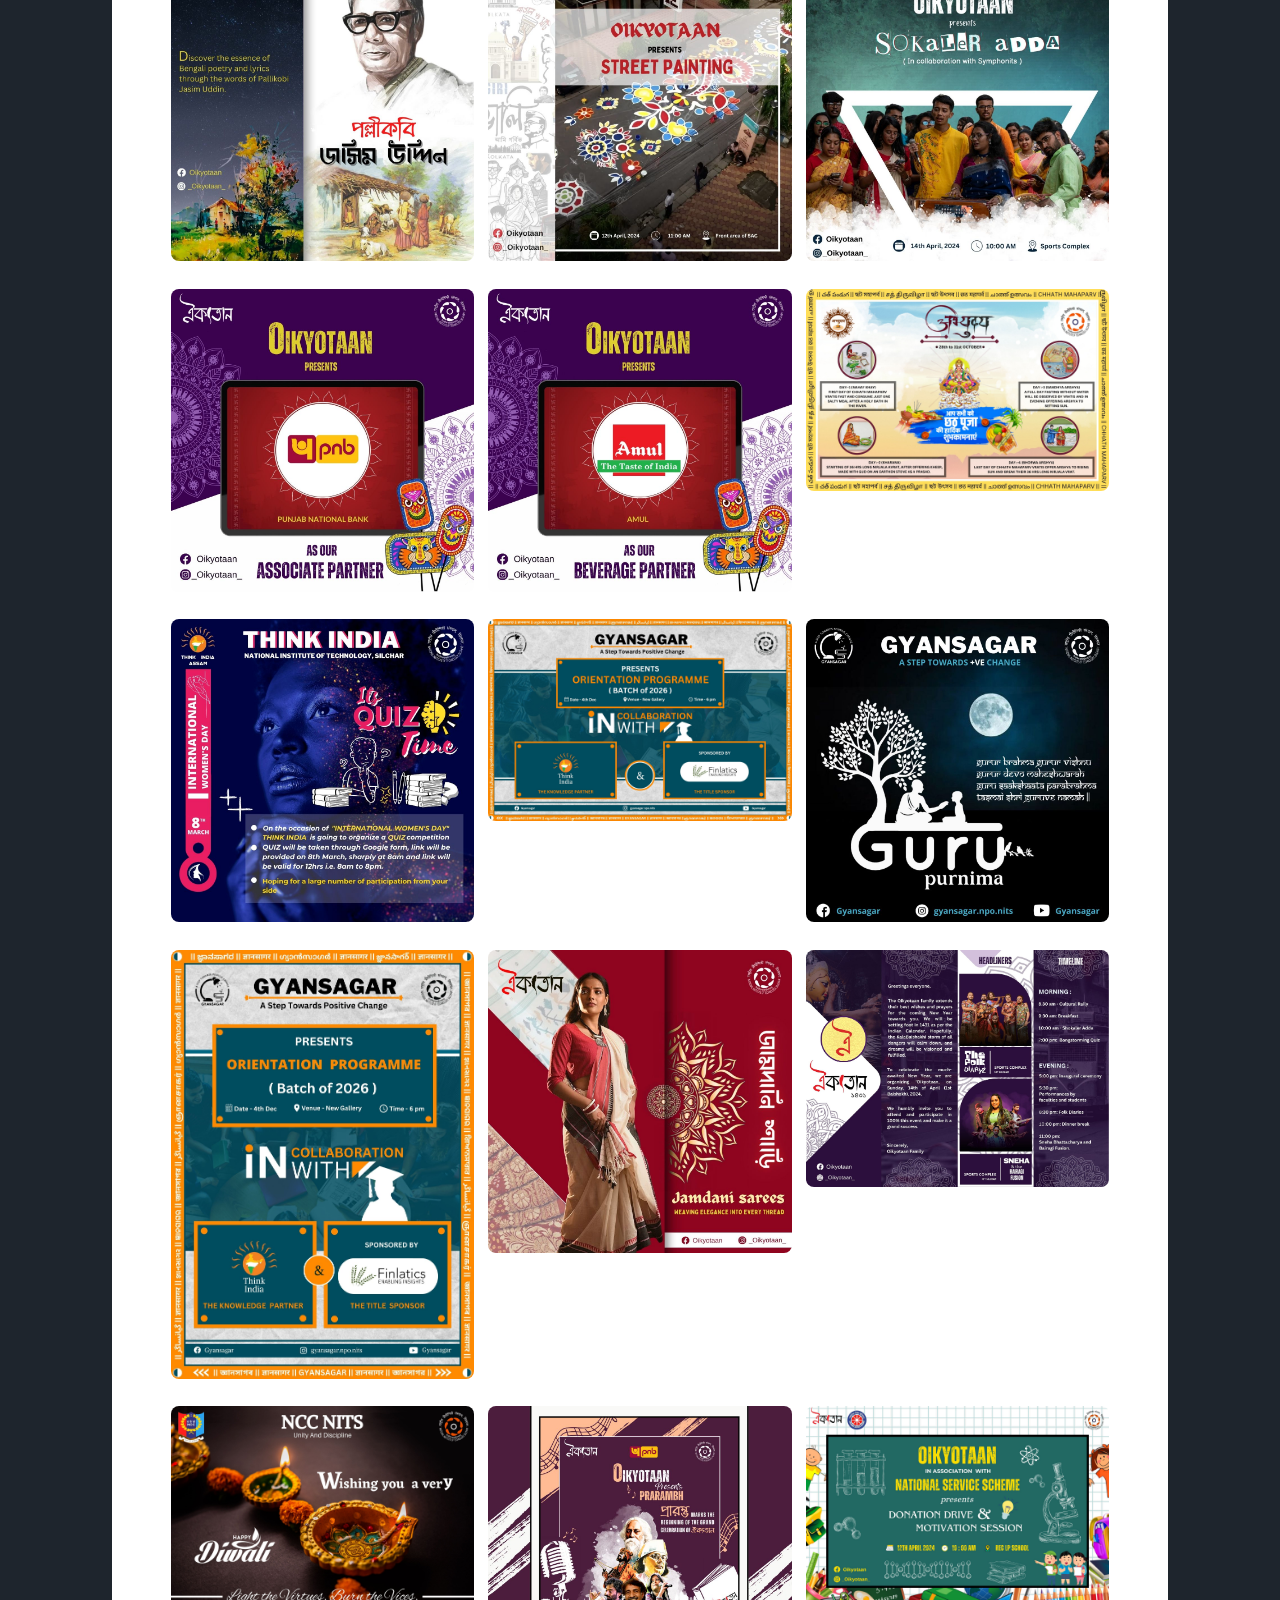
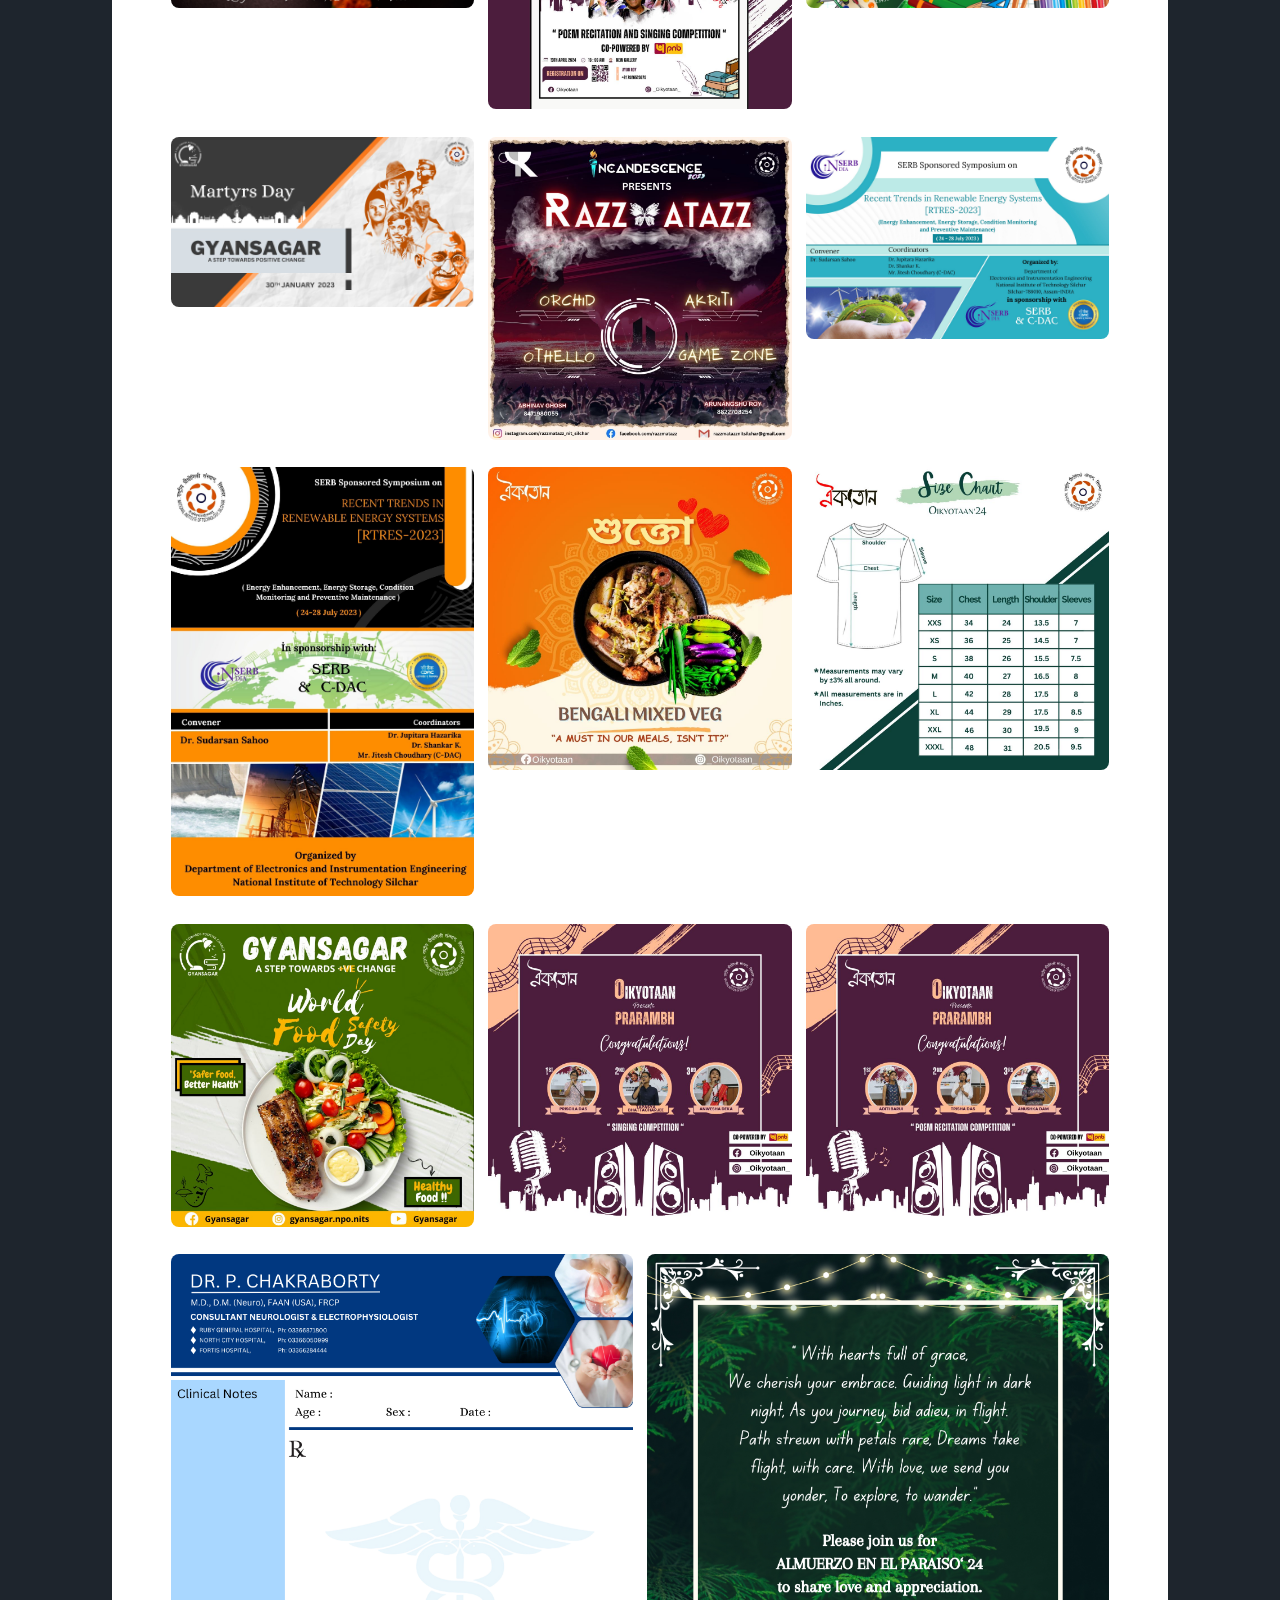
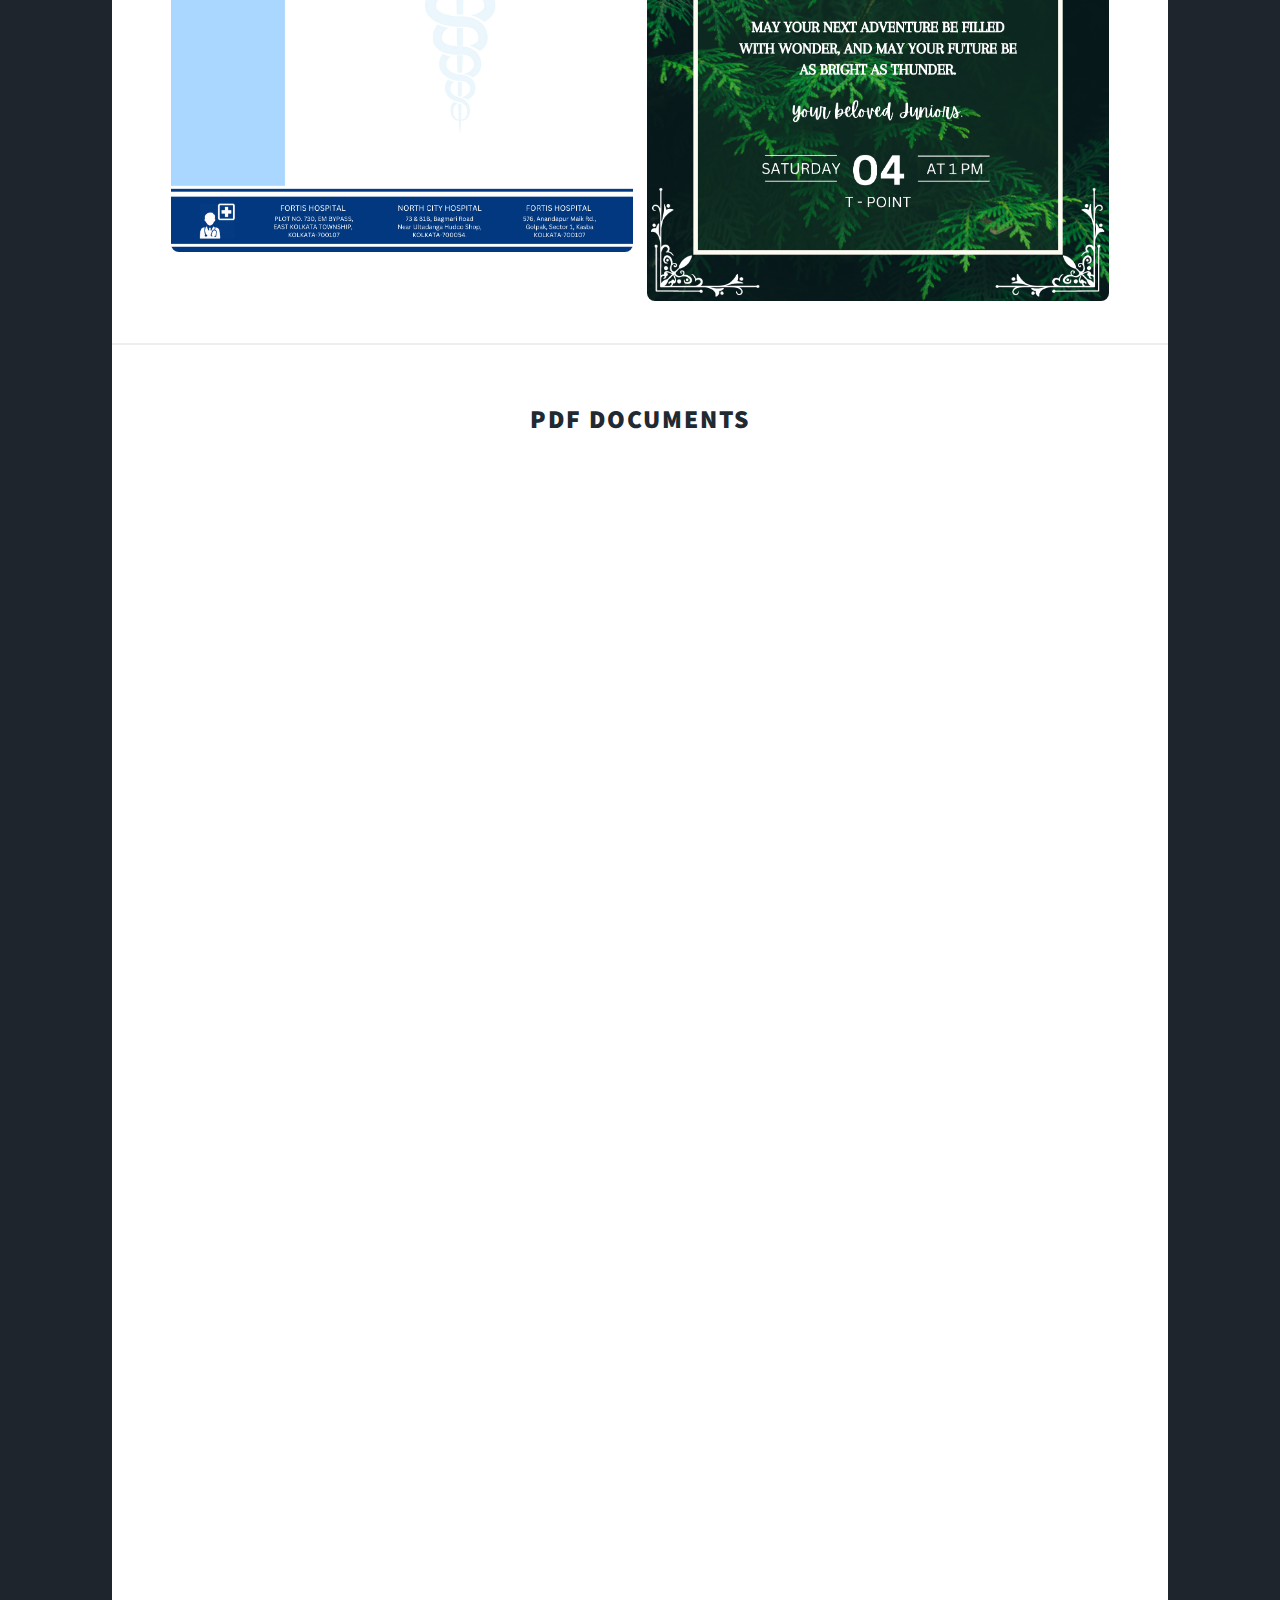
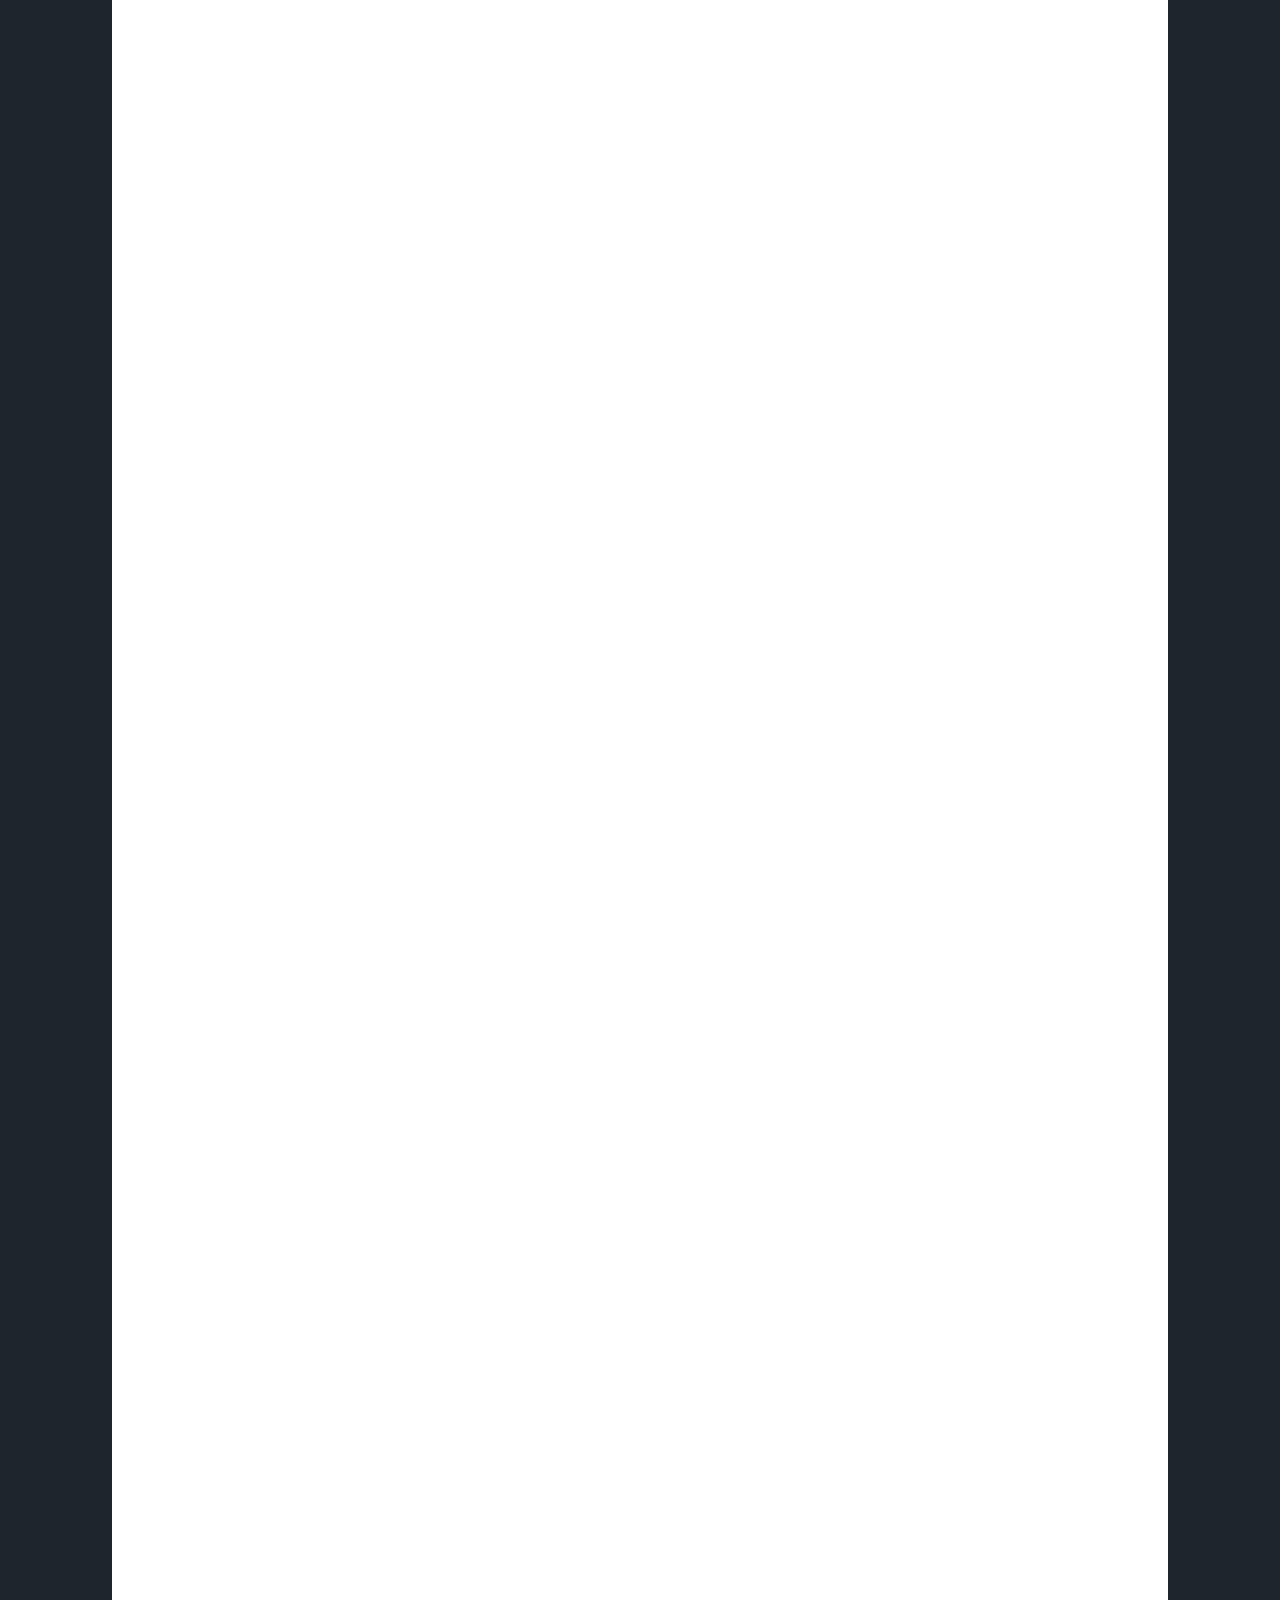
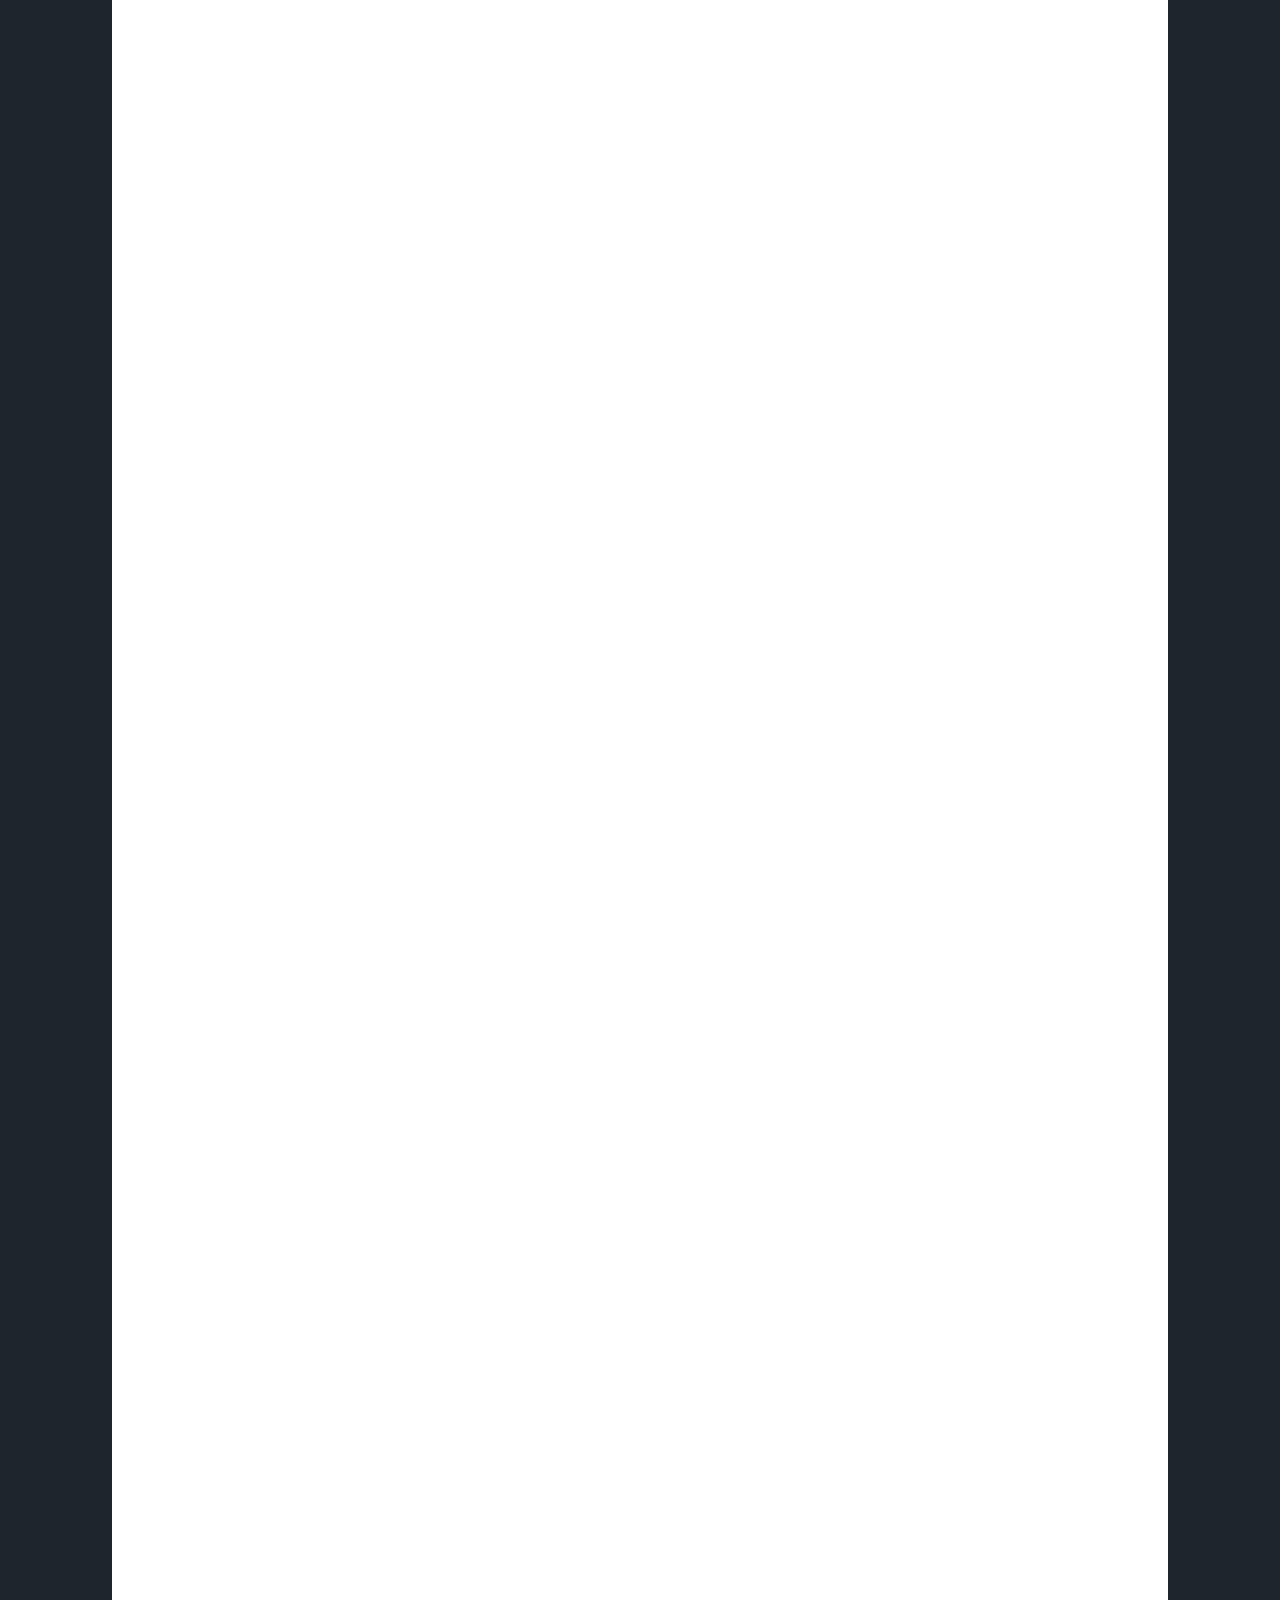
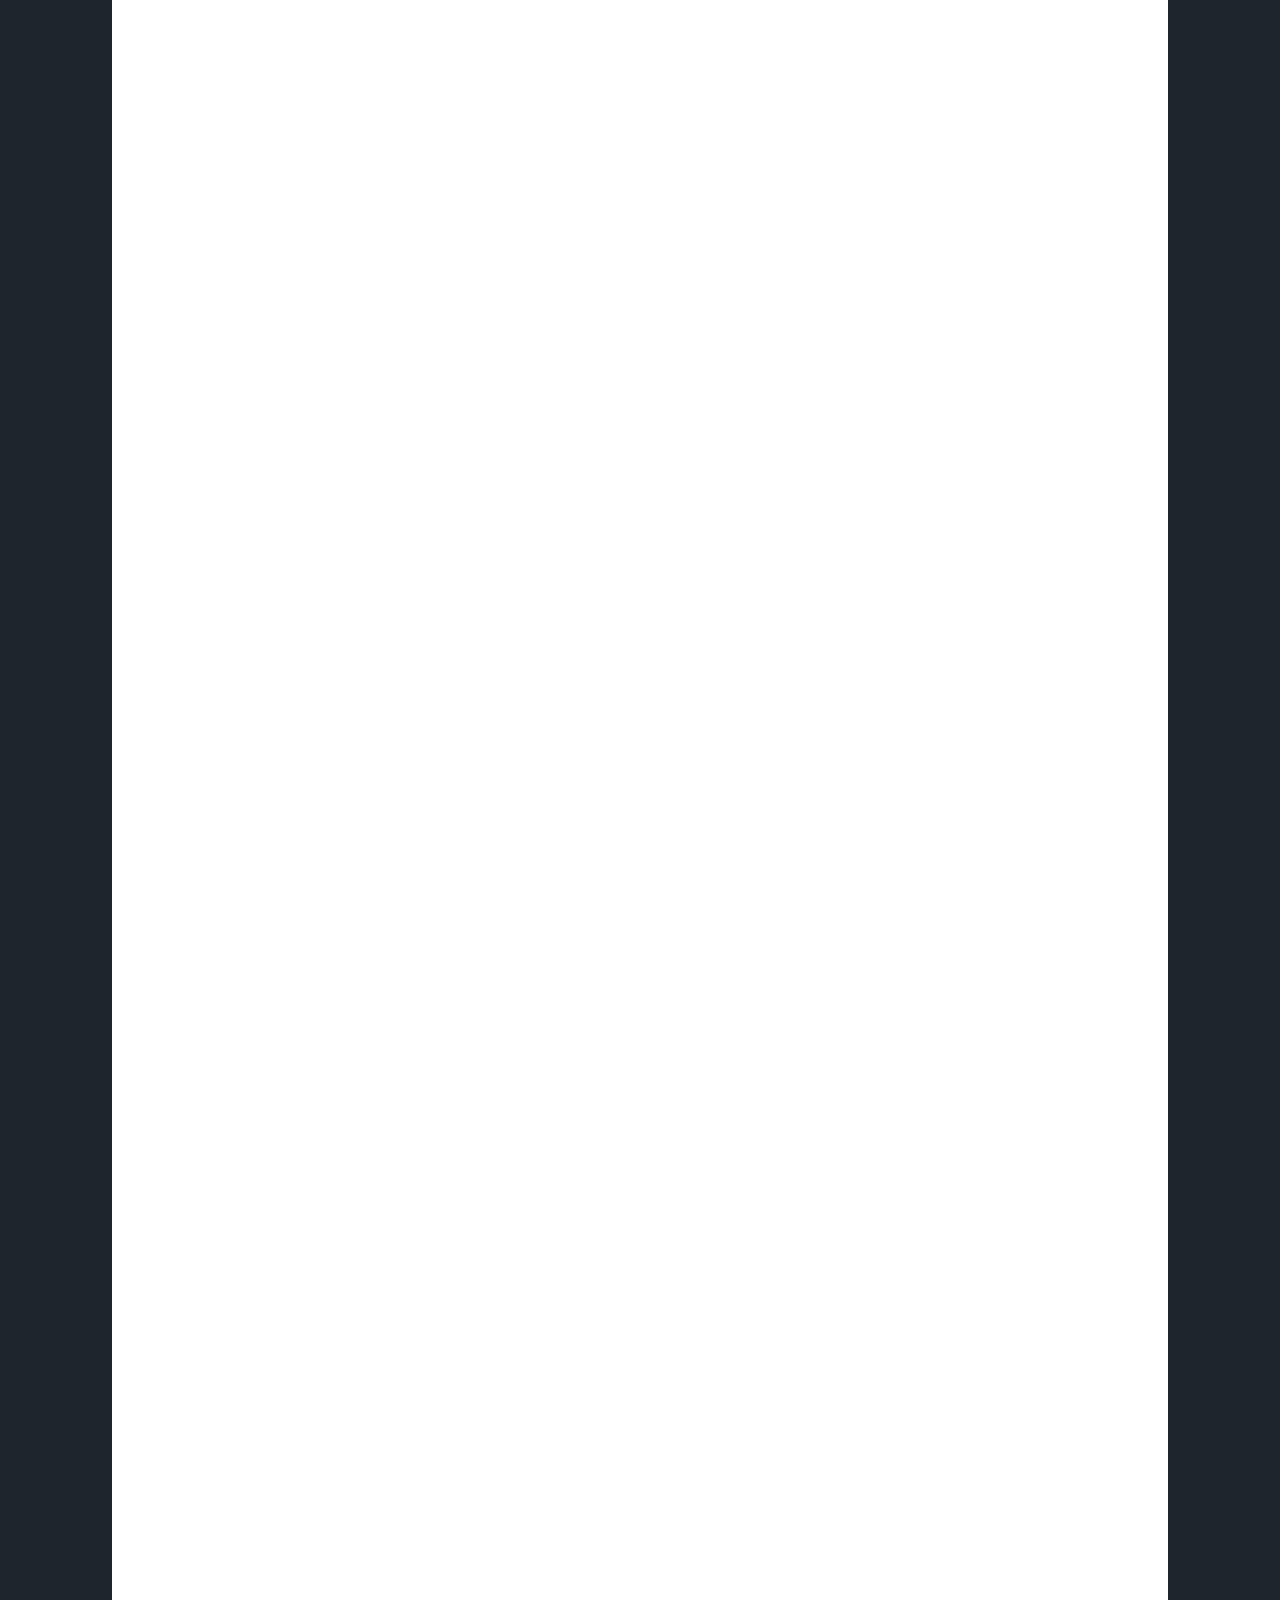
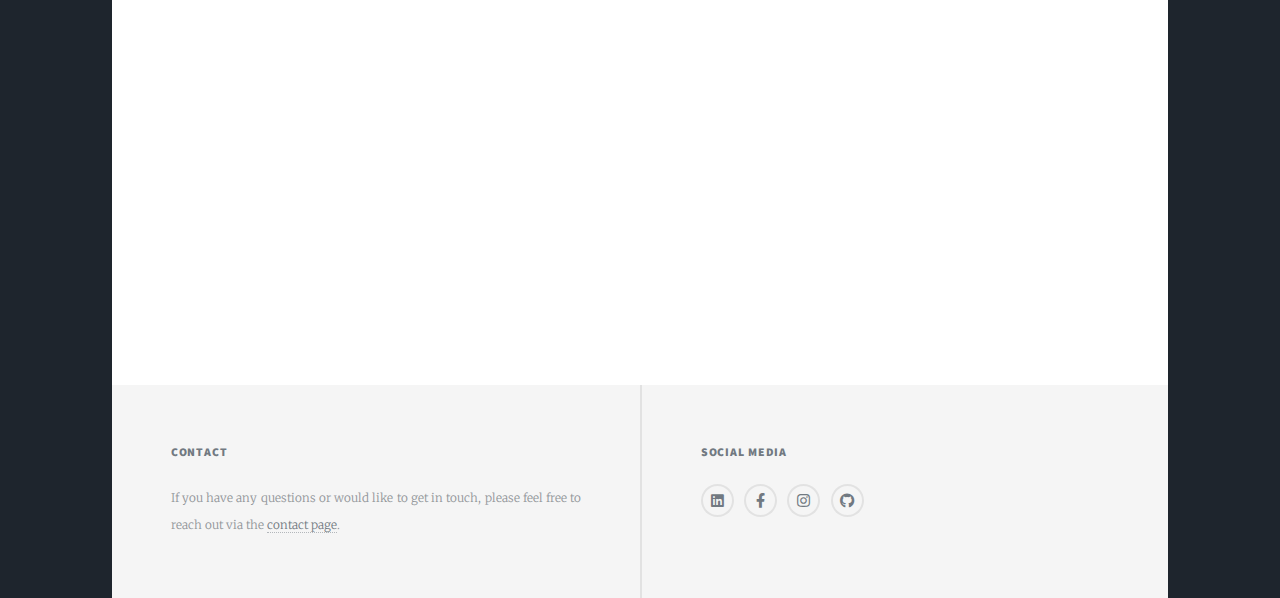
==== commit c101fe0f: "Update index.html" ====
--- a/index.html
+++ b/index.html
@@ -96,6 +96,7 @@
                     <img id="framedImage" src="images/me.png" alt="Sourav Das">
                     </div>
                     <div class="about-text">
+		<!--	    
                     <p>
                         I am Sourav Das, a 4th-year Civil Engineering student at NIT Silchar with a passion for integrating technology into real-world applications. My journey has taken me from exploring complex civil engineering projects to delving into the realms of web development and data science.
                     </p>
@@ -108,6 +109,10 @@
                     <p>
                         Feel free to explore my projects and get in touch with me if you’d like to collaborate or just chat about technology and innovation!
                     </p>
+	        -->
+		    <p>
+			    I am a final-year Civil Engineering student at NIT Silchar, passionate about blending engineering principles with modern technology. My academic background has equipped me with a strong foundation in civil engineering, while my experience in machine learning, and graphic design enables me to create innovative solutions. Beyond my technical skills, I have a keen eye for photography, capturing moments that tell compelling stories. I thrive on challenges that push the boundaries of creativity and innovation. I'm always eager to collaborate on projects that drive efficiency, creativity, and impact.
+		    </p>
                     </div>
                 </div>
             </section>
@@ -122,7 +127,7 @@
                         <img src="images/resume.jpg" alt="Resume" style="width:60%; height:auto; border: 5px solid #ccc; box-shadow: 0 4px 8px rgba(0, 0, 0, 0.1); border-radius: 10px;">
                     </div>
                     <p style="margin-top: 20px;">You can download my resume by clicking the button below:</p>
-                    <a href="https://drive.google.com/file/d/1_odJh9tcJXNNcF6KPvrYXdVJIAdix9M5/view?usp=sharing" class="button icon solid fa-download" download>Download Resume</a>
+                    <a href="https://drive.google.com/file/d/1RY9Kj0ahOTgGYY_pUXDk8s_7Qc7iW2Kh/view?usp=sharing" class="button icon solid fa-download" download>Download Resume</a>
                 </div>
             </section>
 
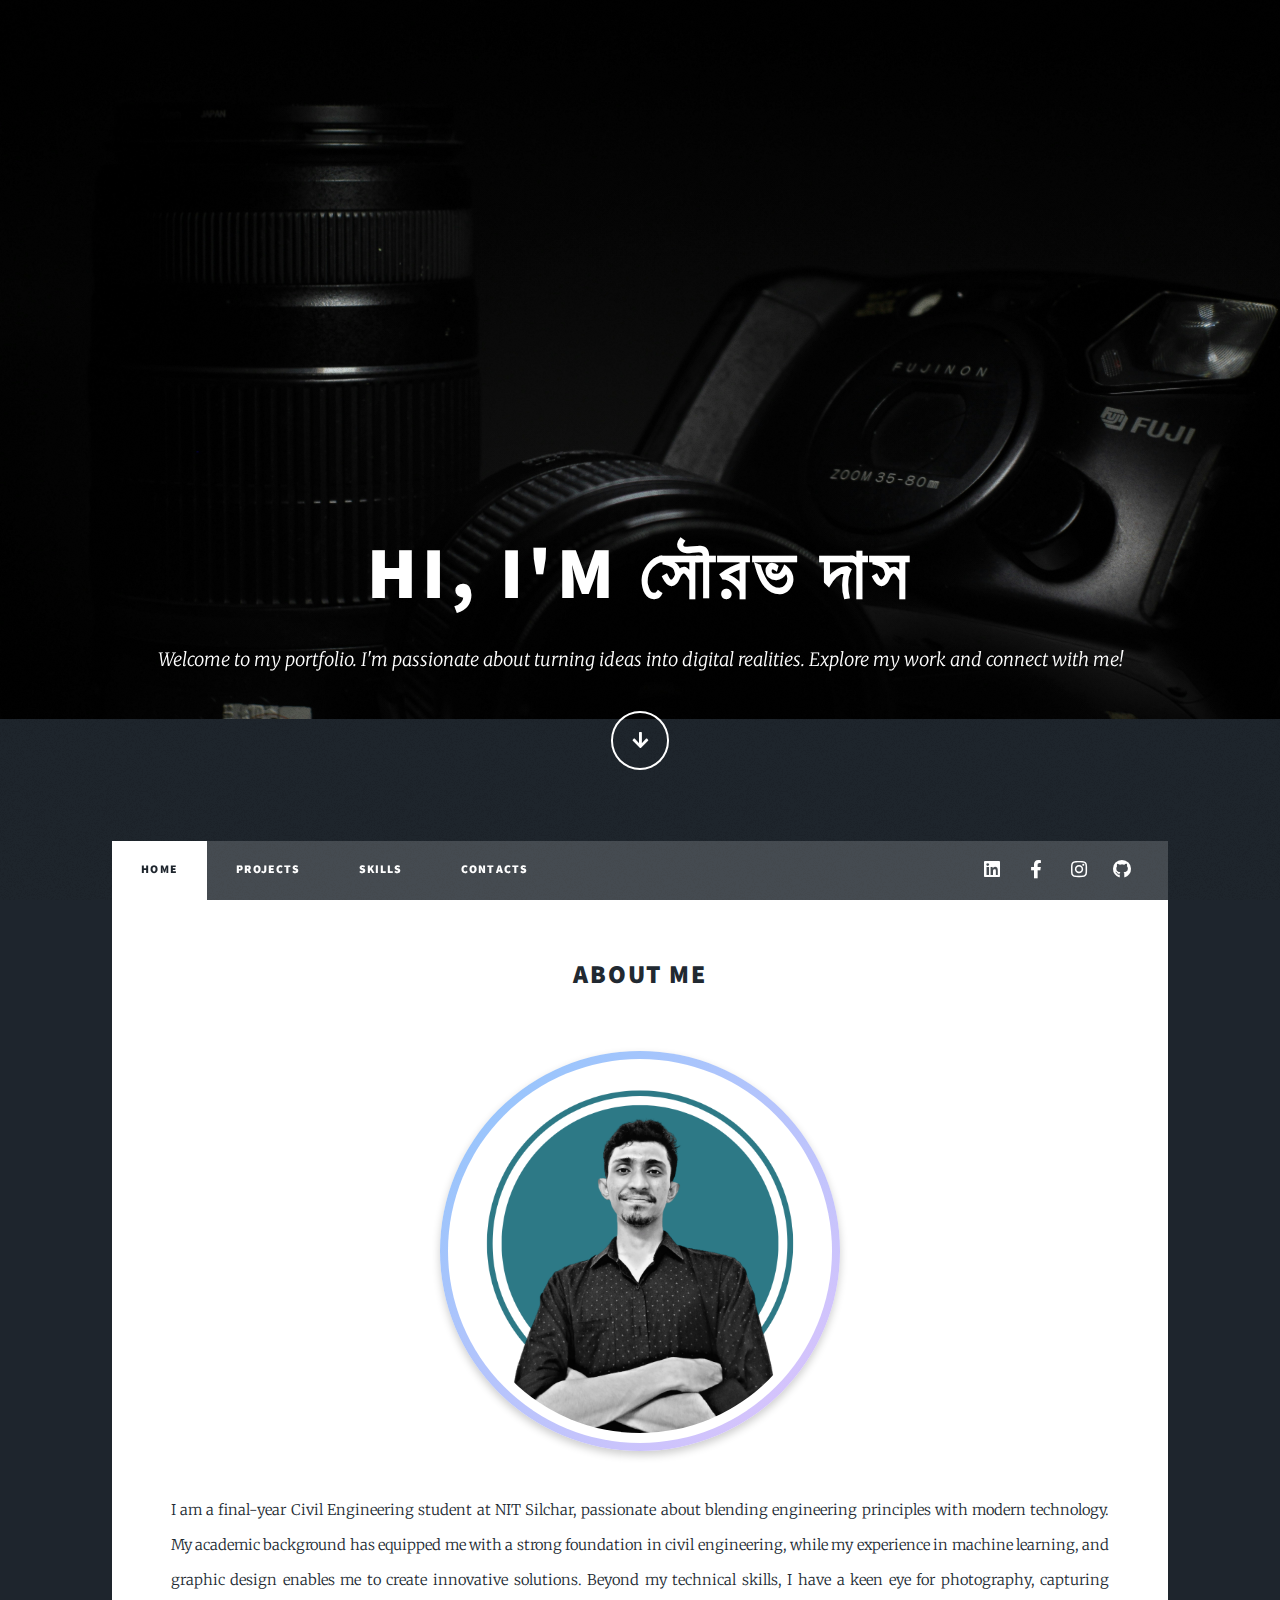
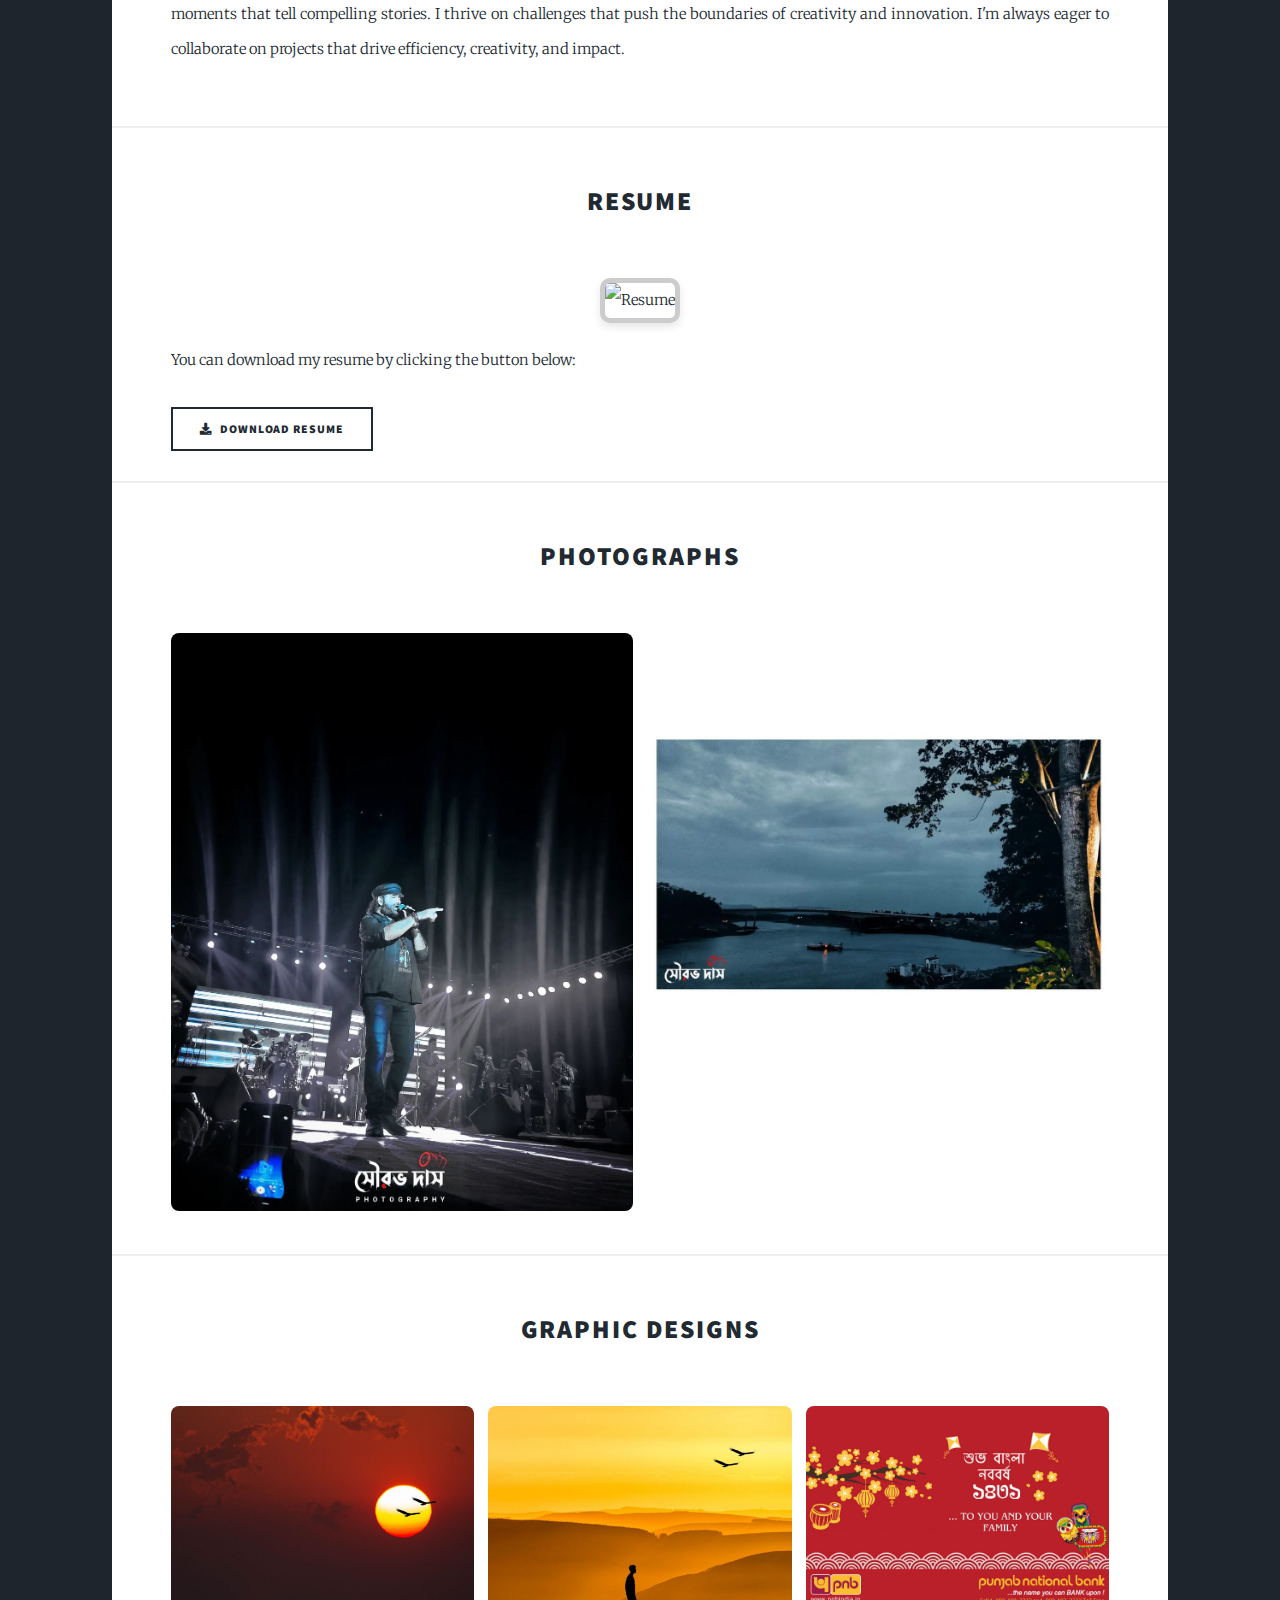
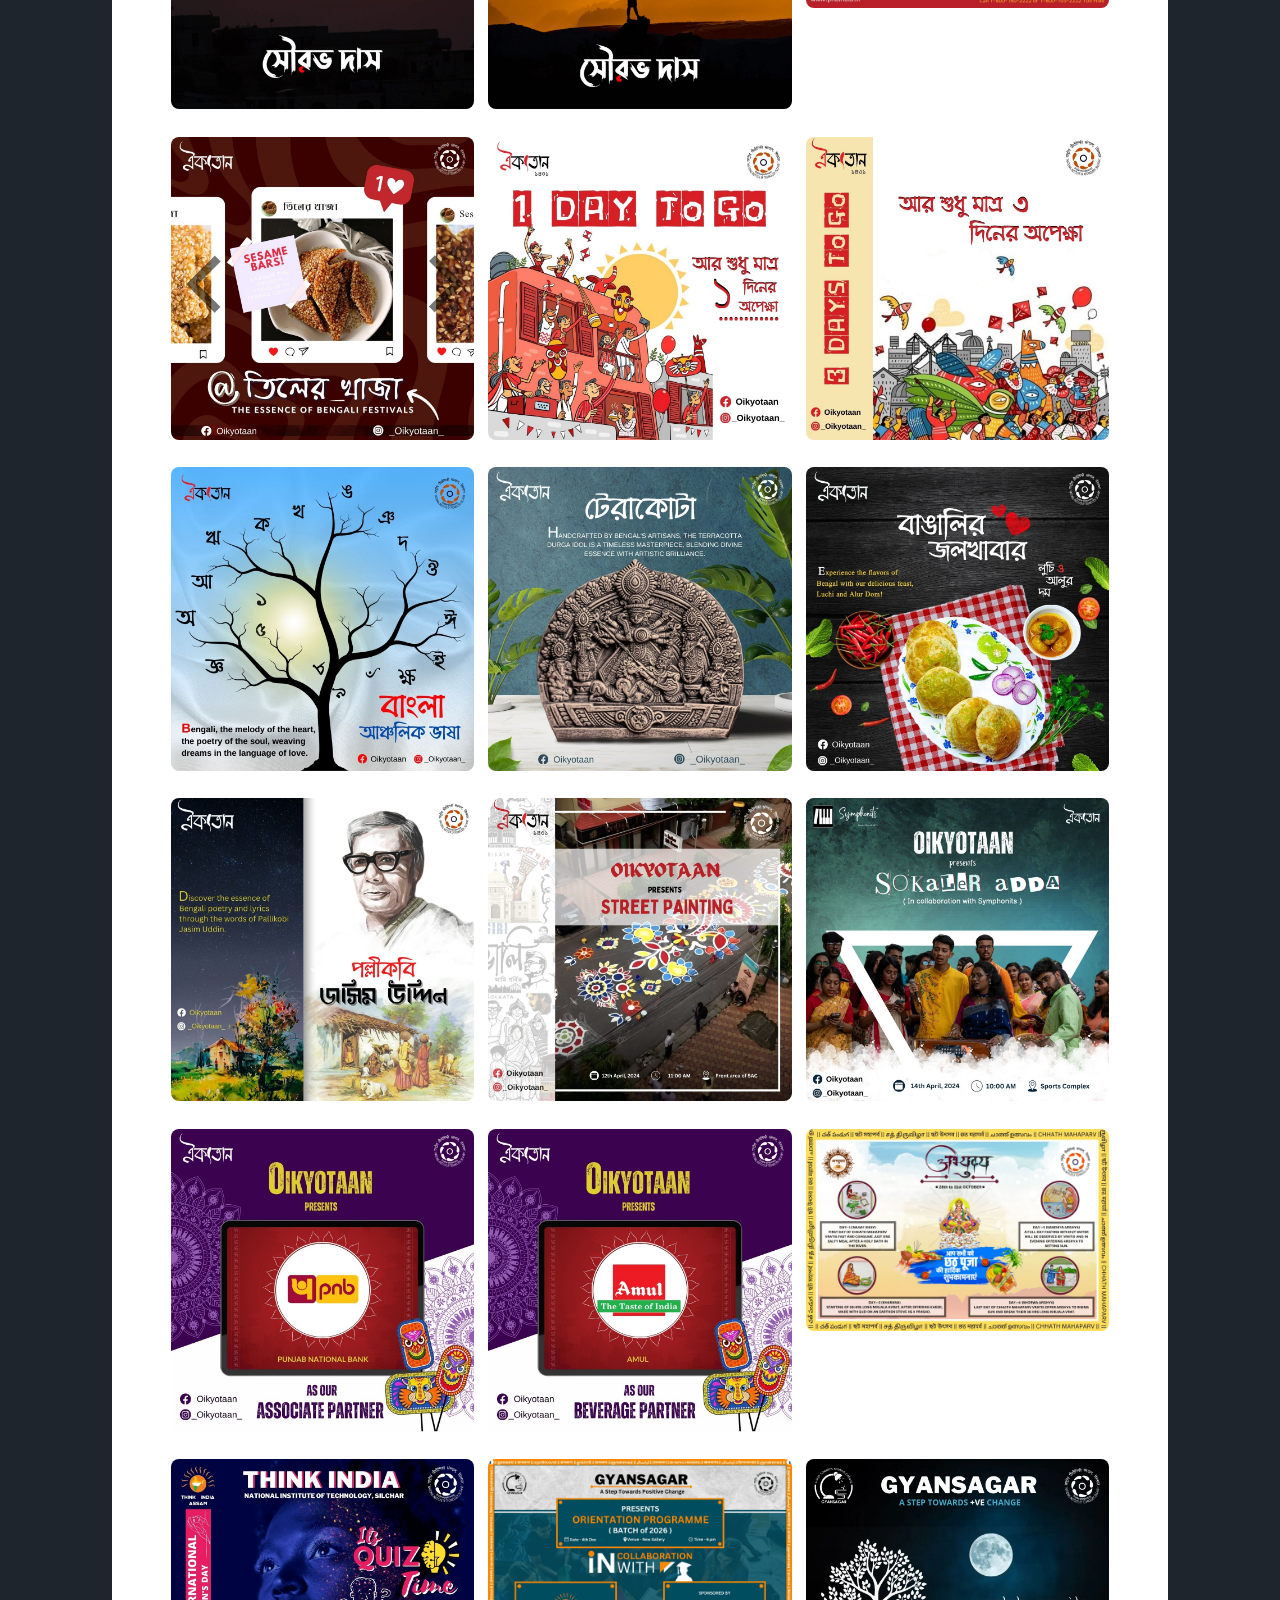
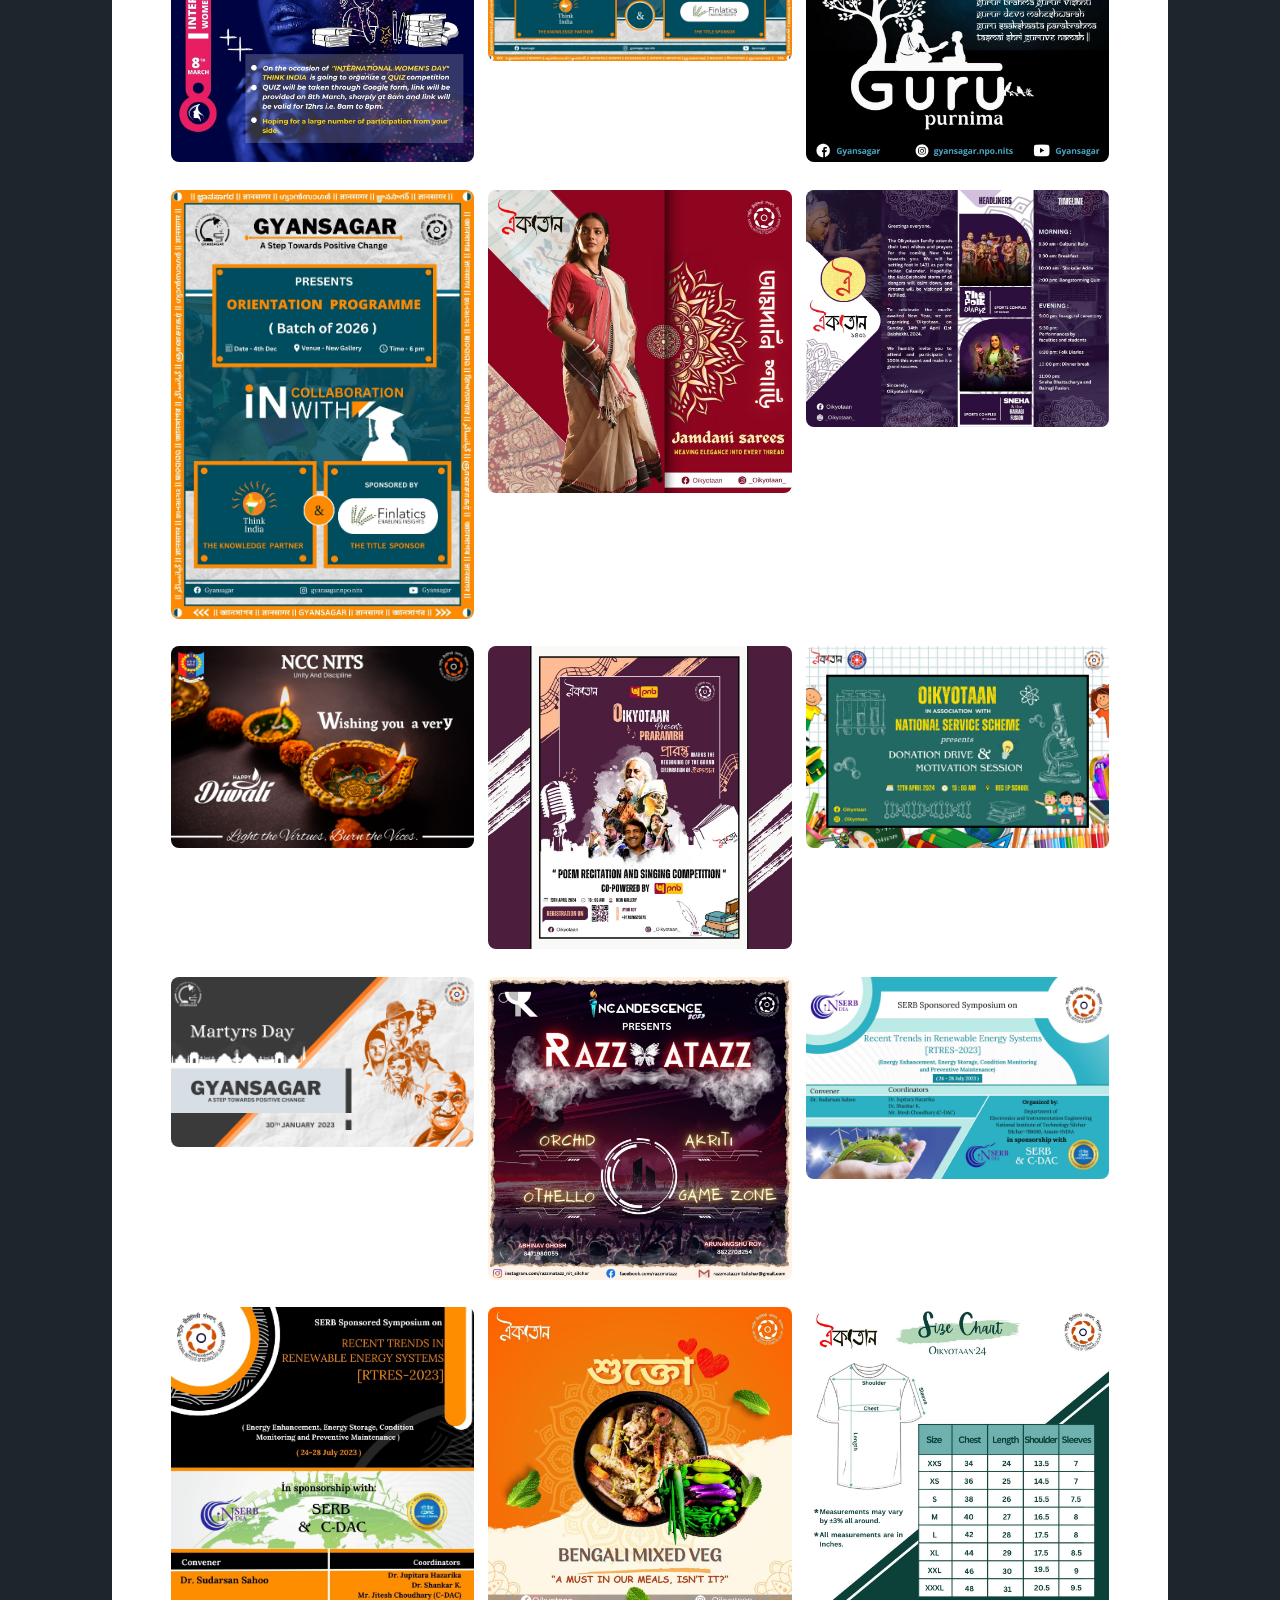
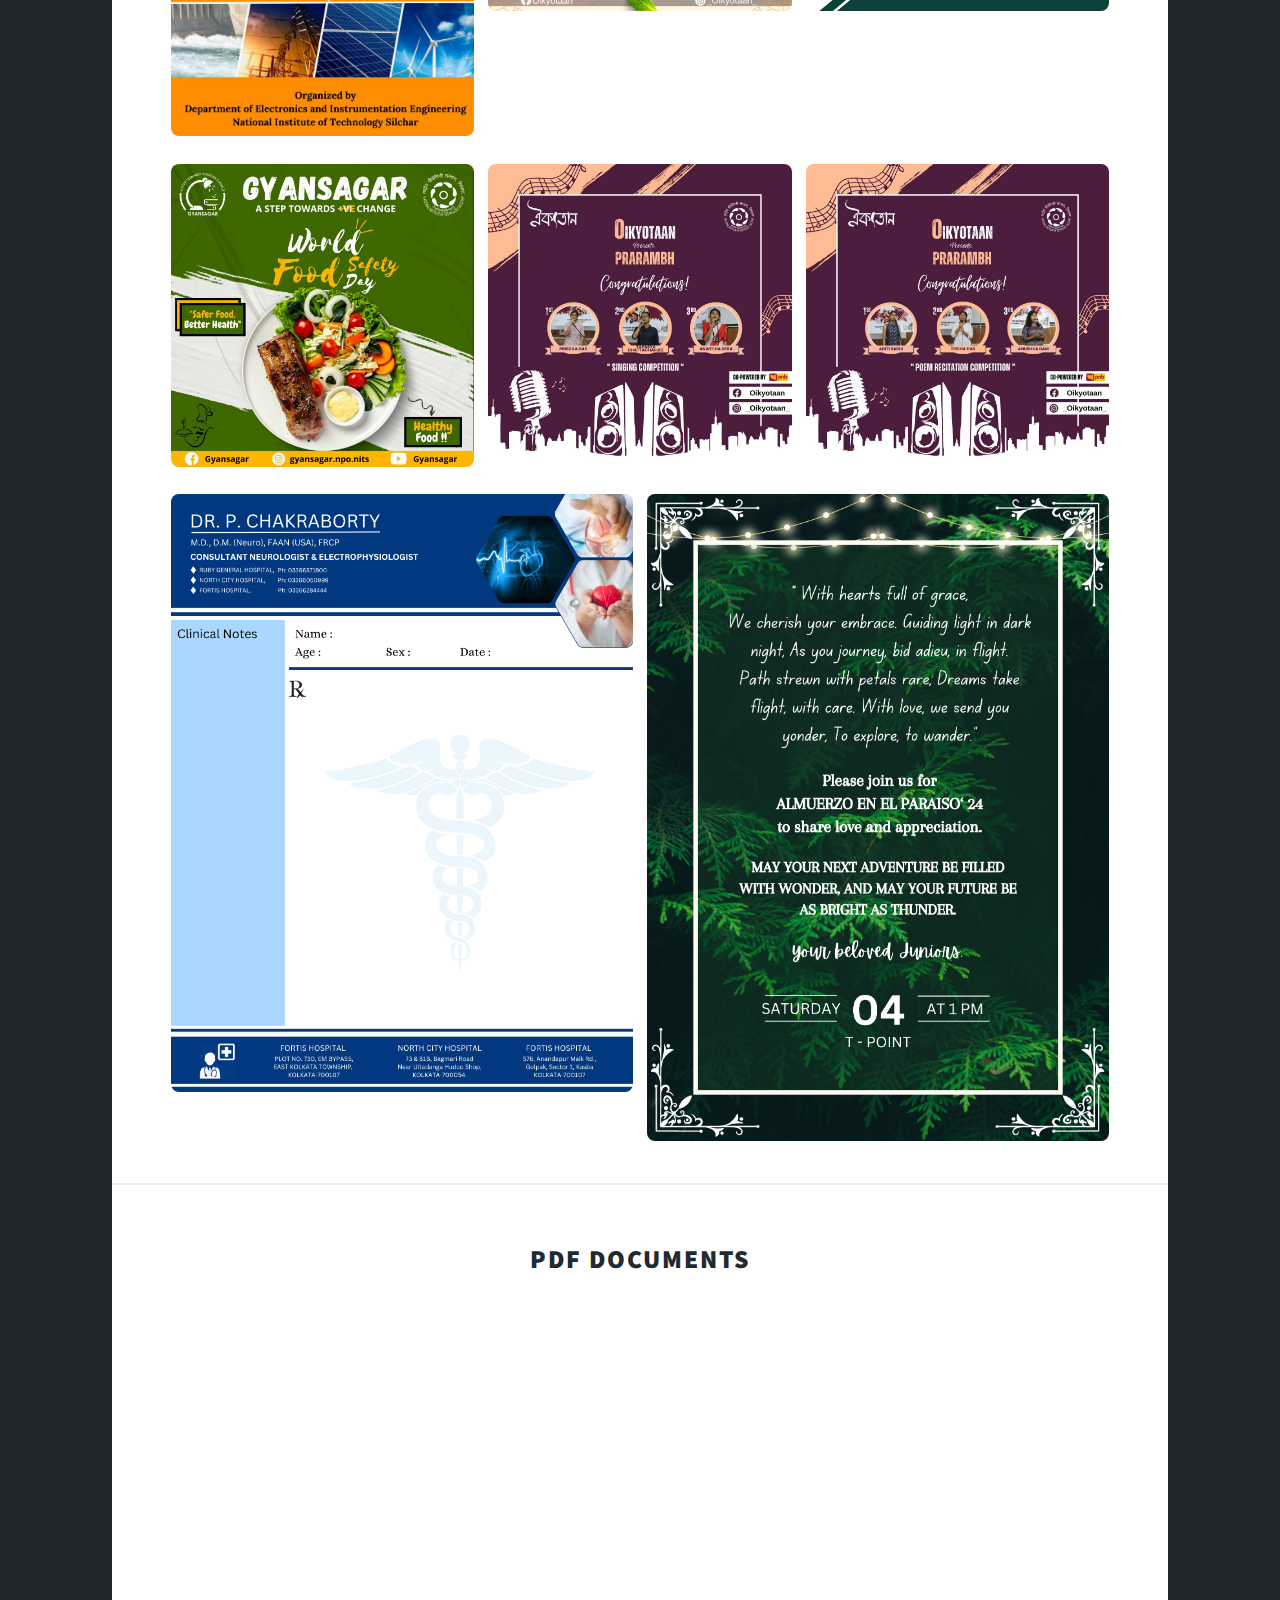
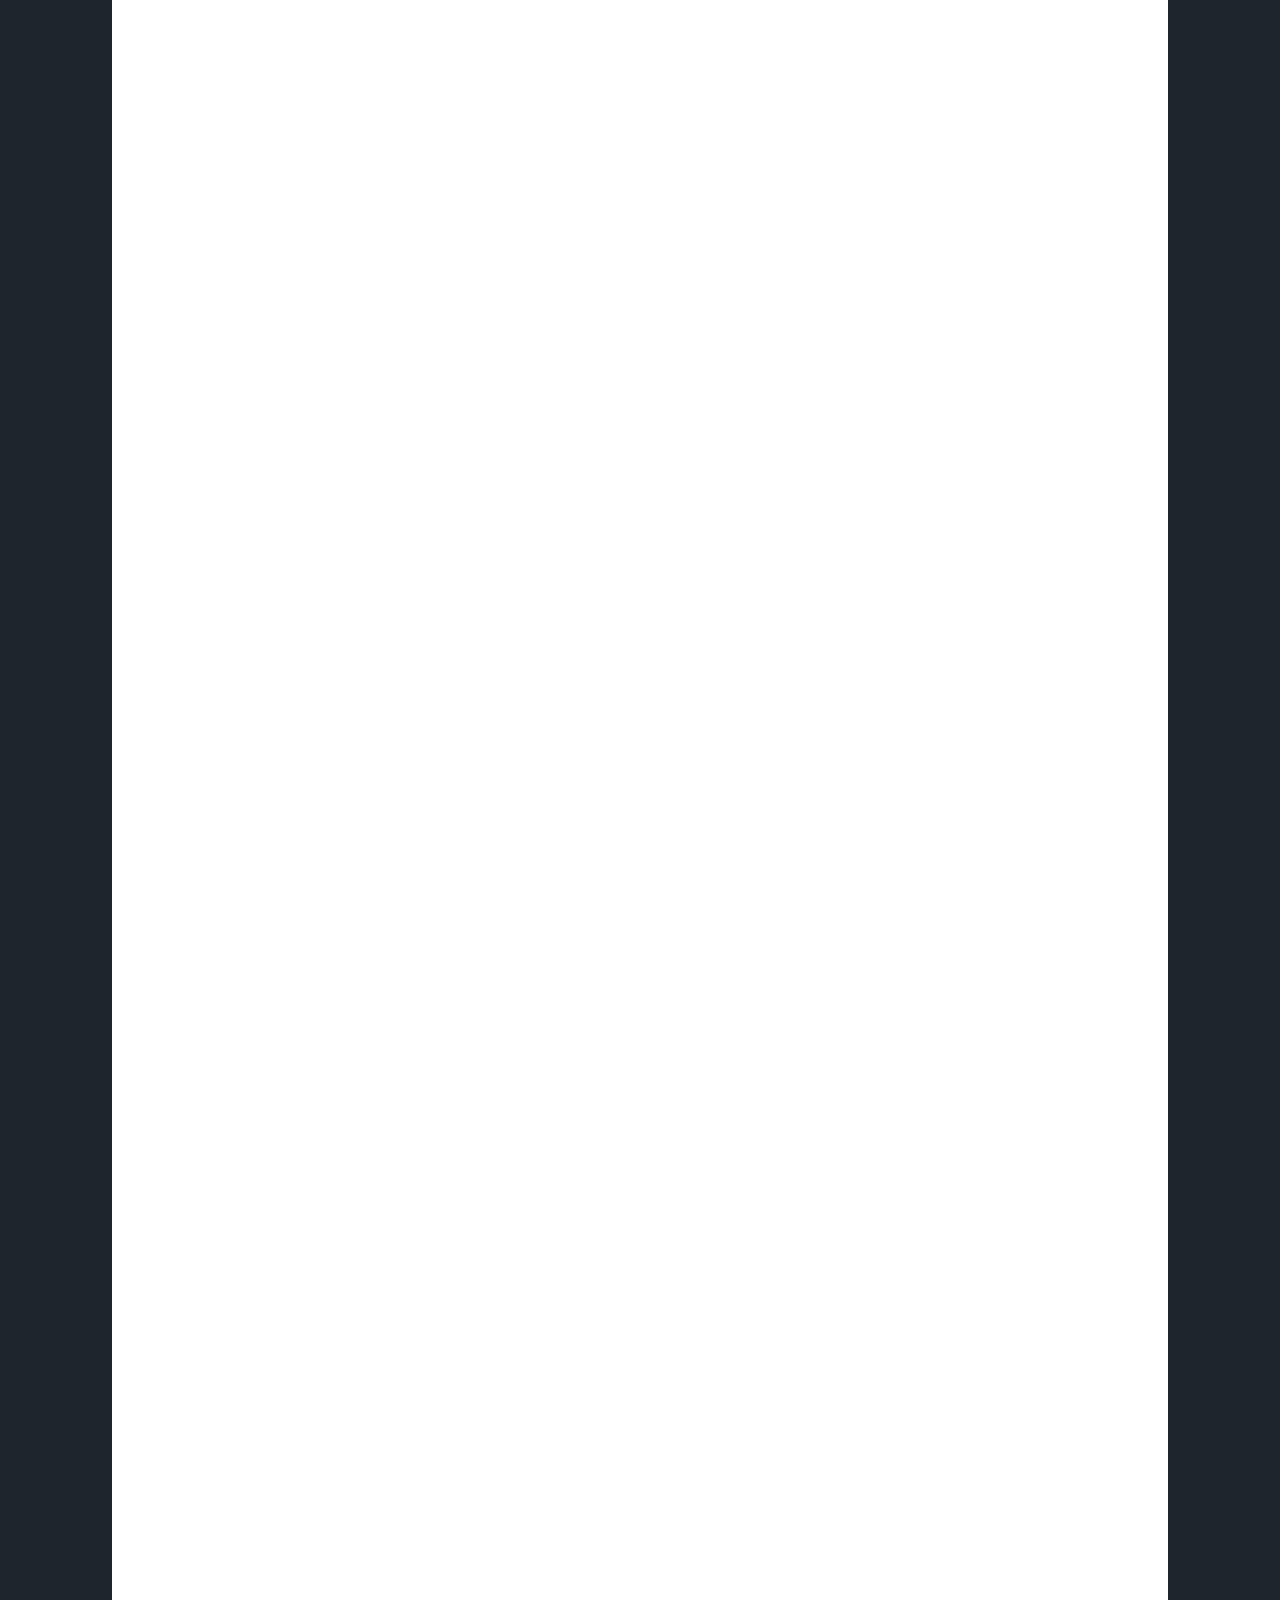
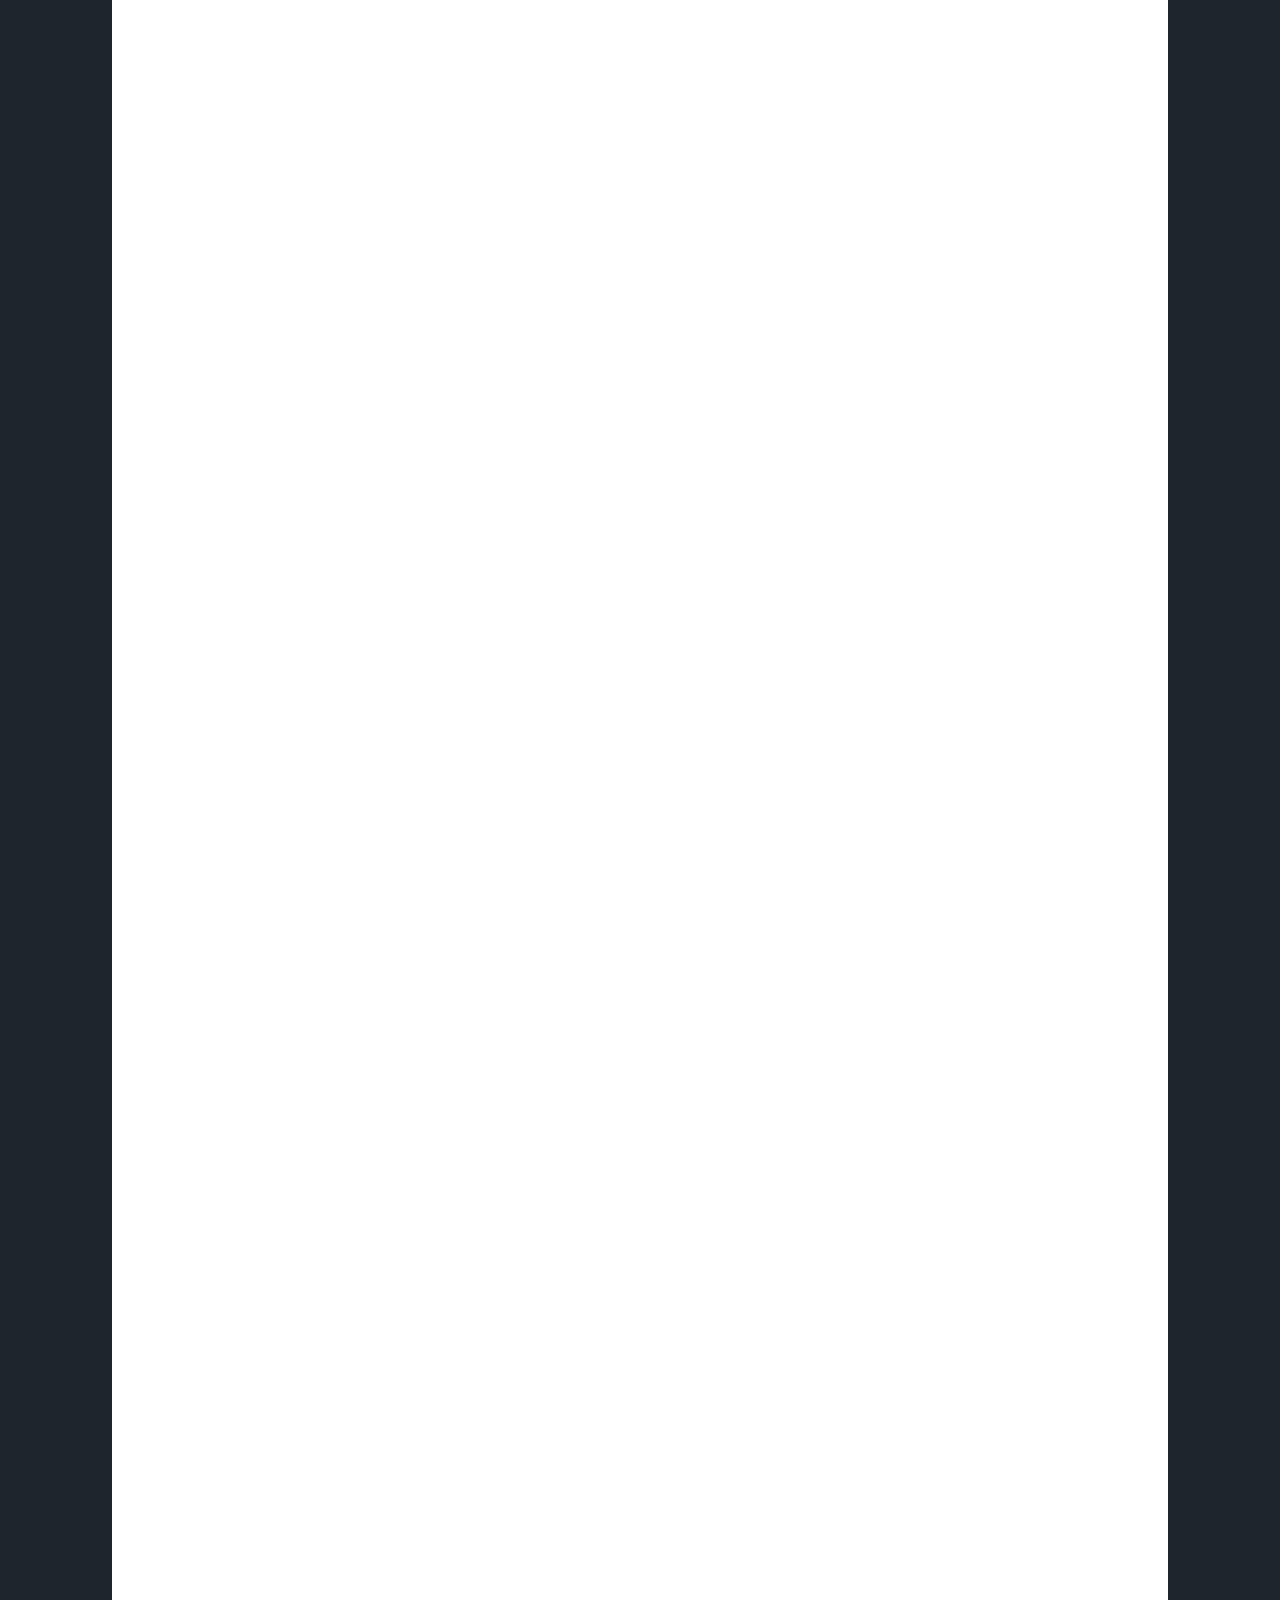
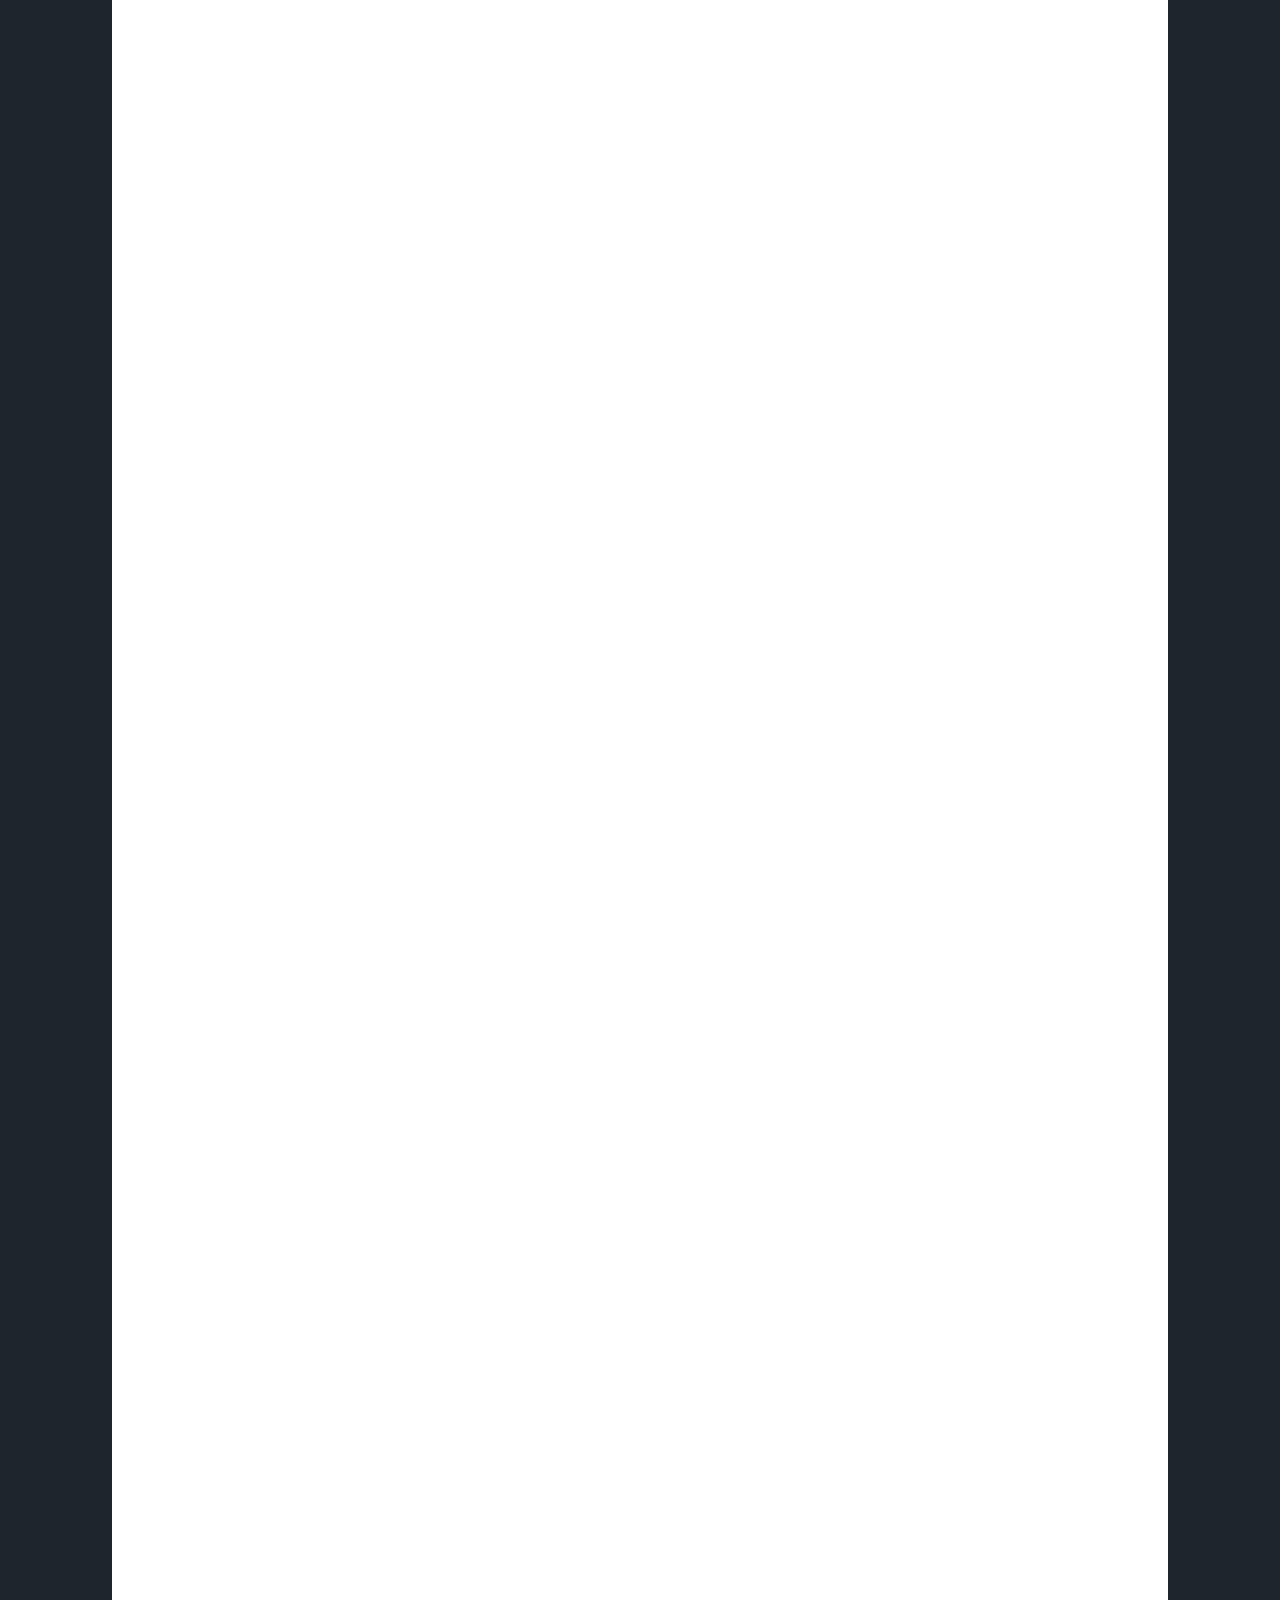
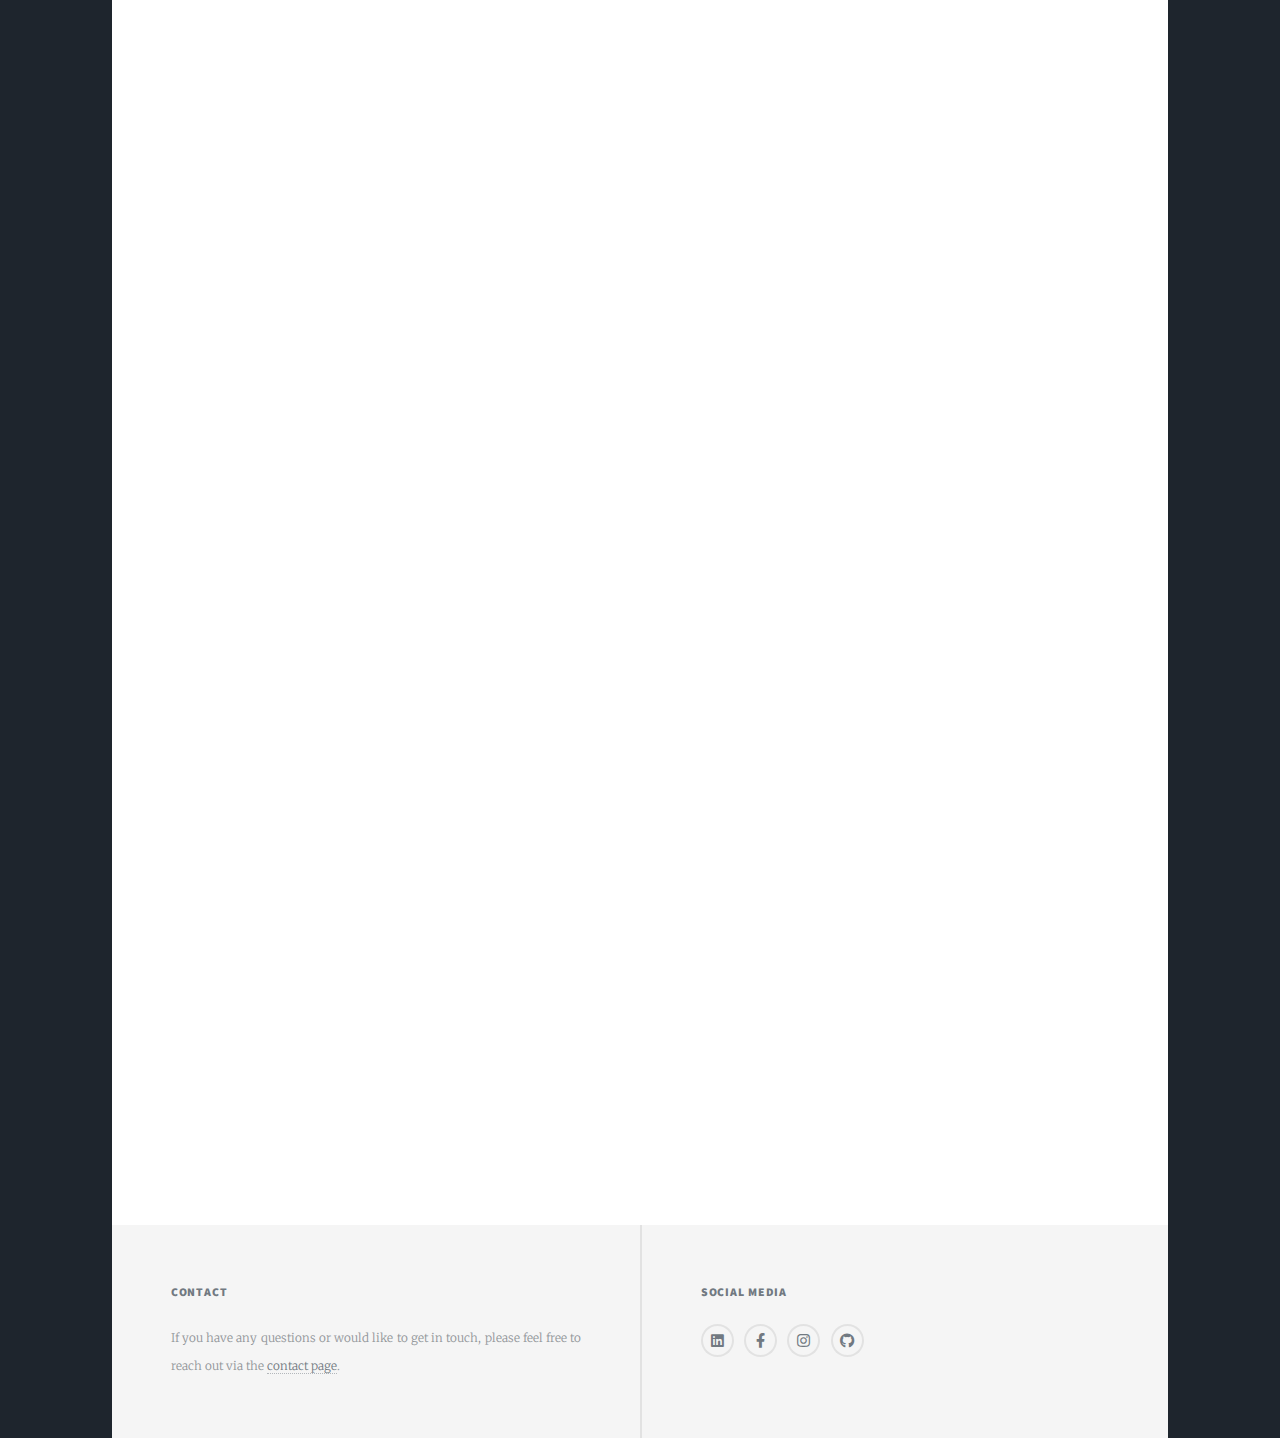
==== commit e2a29e80: "Update index.html" ====
--- a/index.html
+++ b/index.html
@@ -124,7 +124,7 @@
                 </header>
                 <div class="resume-main">
                     <div class="resume-content" style="text-align: center;">
-                        <img src="images/resume.jpg" alt="Resume" style="width:60%; height:auto; border: 5px solid #ccc; box-shadow: 0 4px 8px rgba(0, 0, 0, 0.1); border-radius: 10px;">
+                        <img src="images/SouravDas_Resume" alt="Resume" style="width:60%; height:auto; border: 5px solid #ccc; box-shadow: 0 4px 8px rgba(0, 0, 0, 0.1); border-radius: 10px;">
                     </div>
                     <p style="margin-top: 20px;">You can download my resume by clicking the button below:</p>
                     <a href="https://drive.google.com/file/d/1RY9Kj0ahOTgGYY_pUXDk8s_7Qc7iW2Kh/view?usp=sharing" class="button icon solid fa-download" download>Download Resume</a>
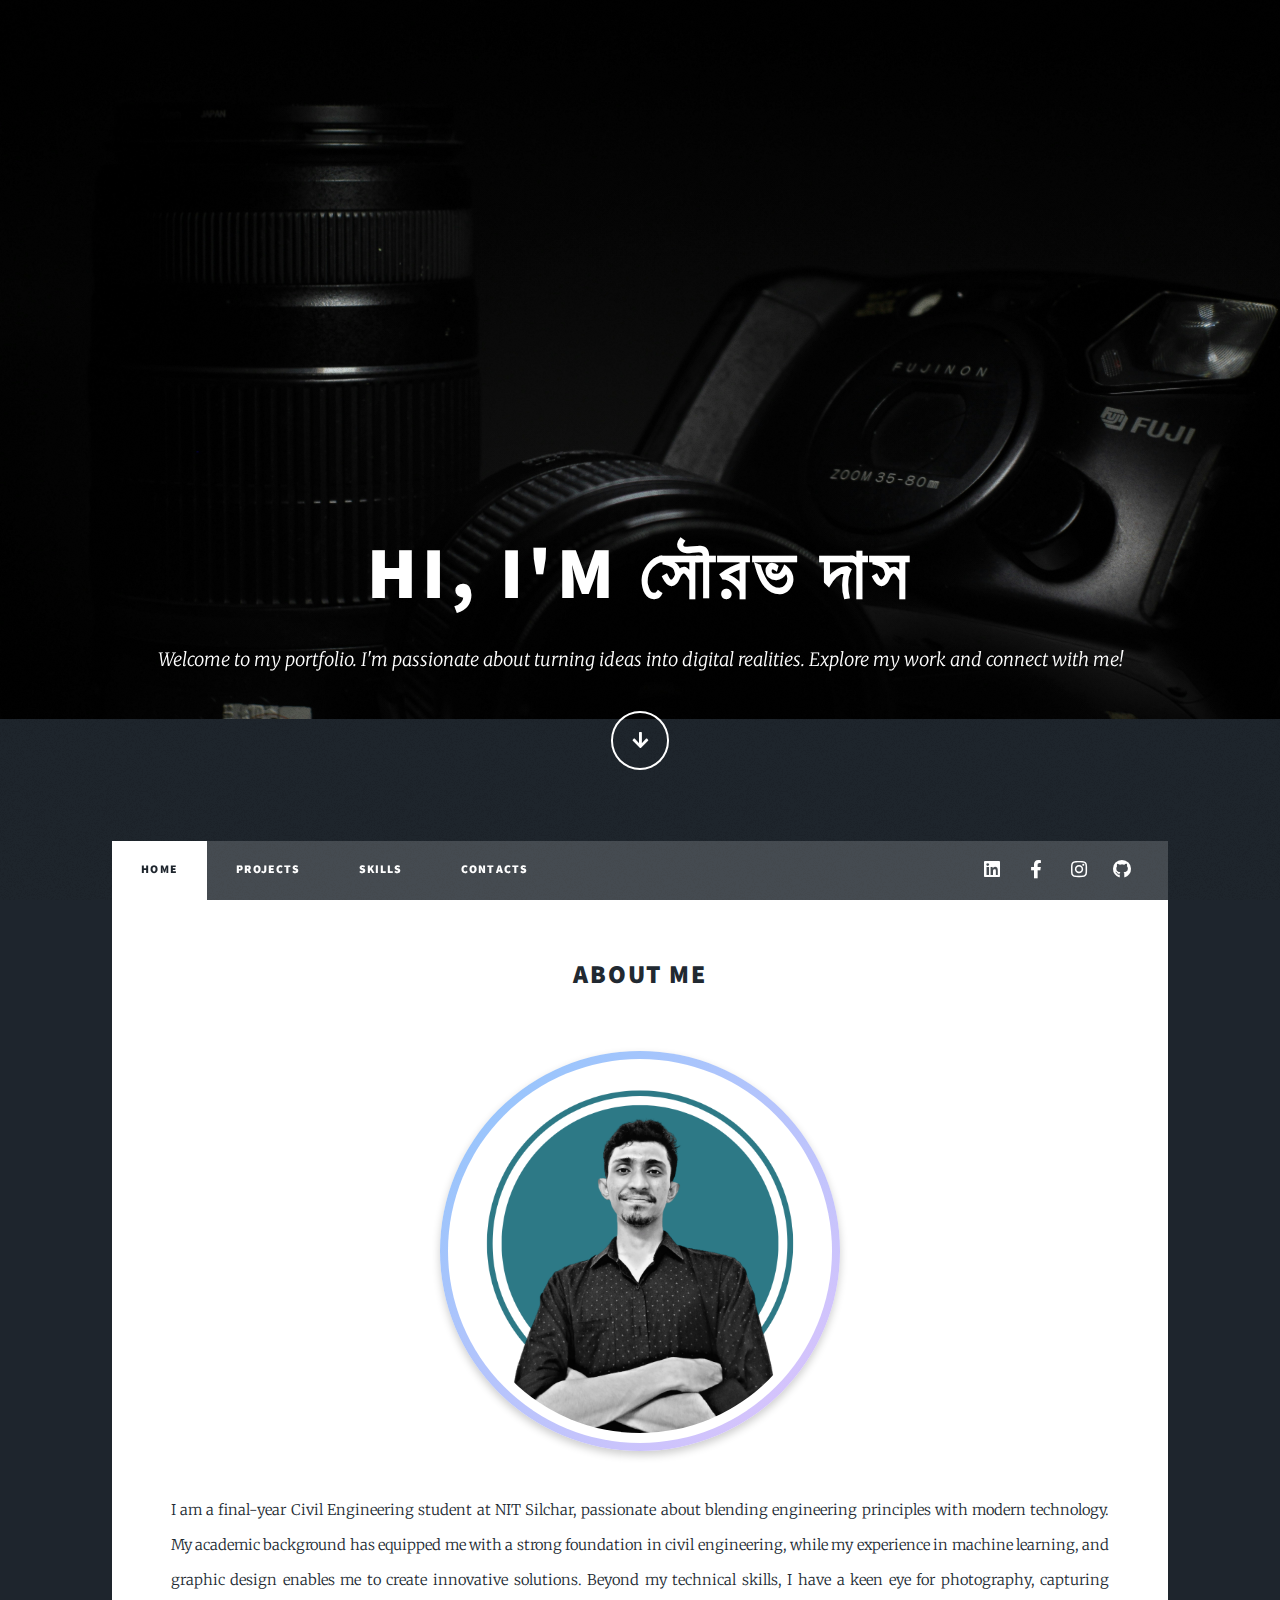
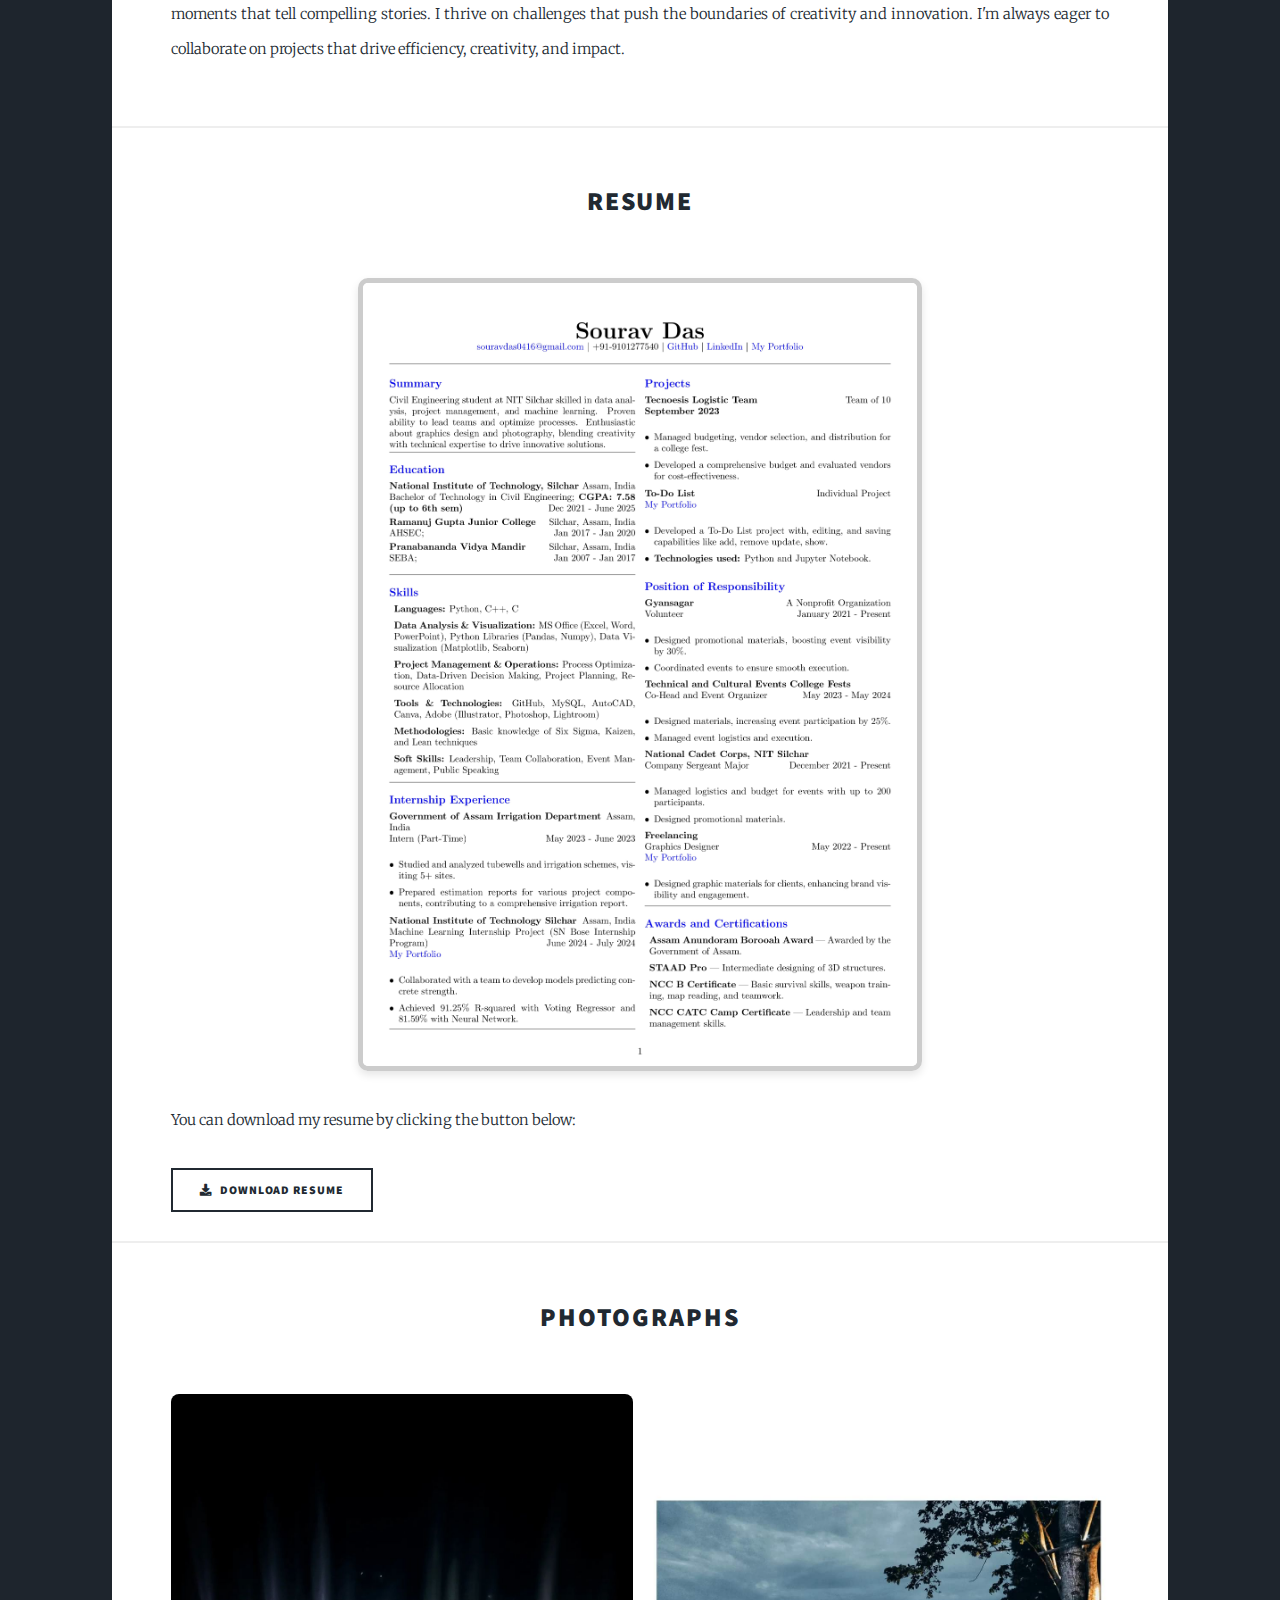
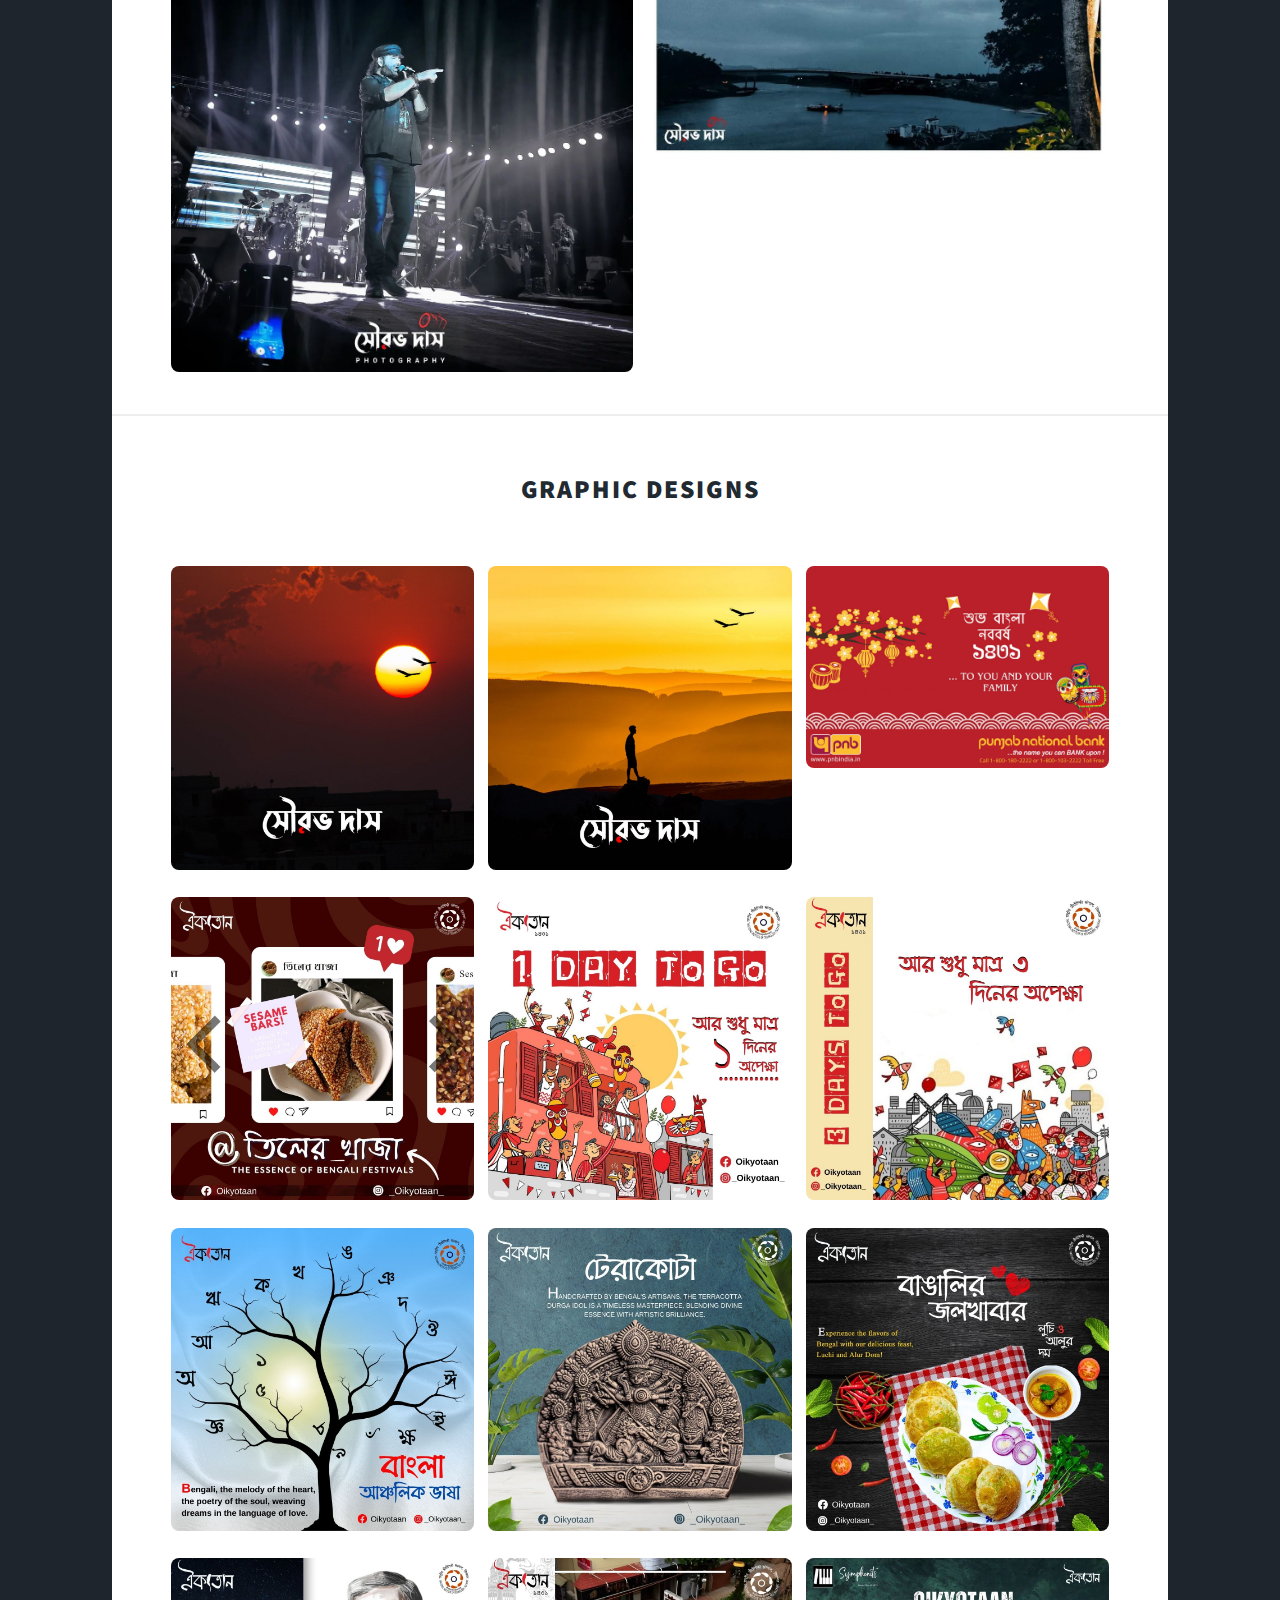
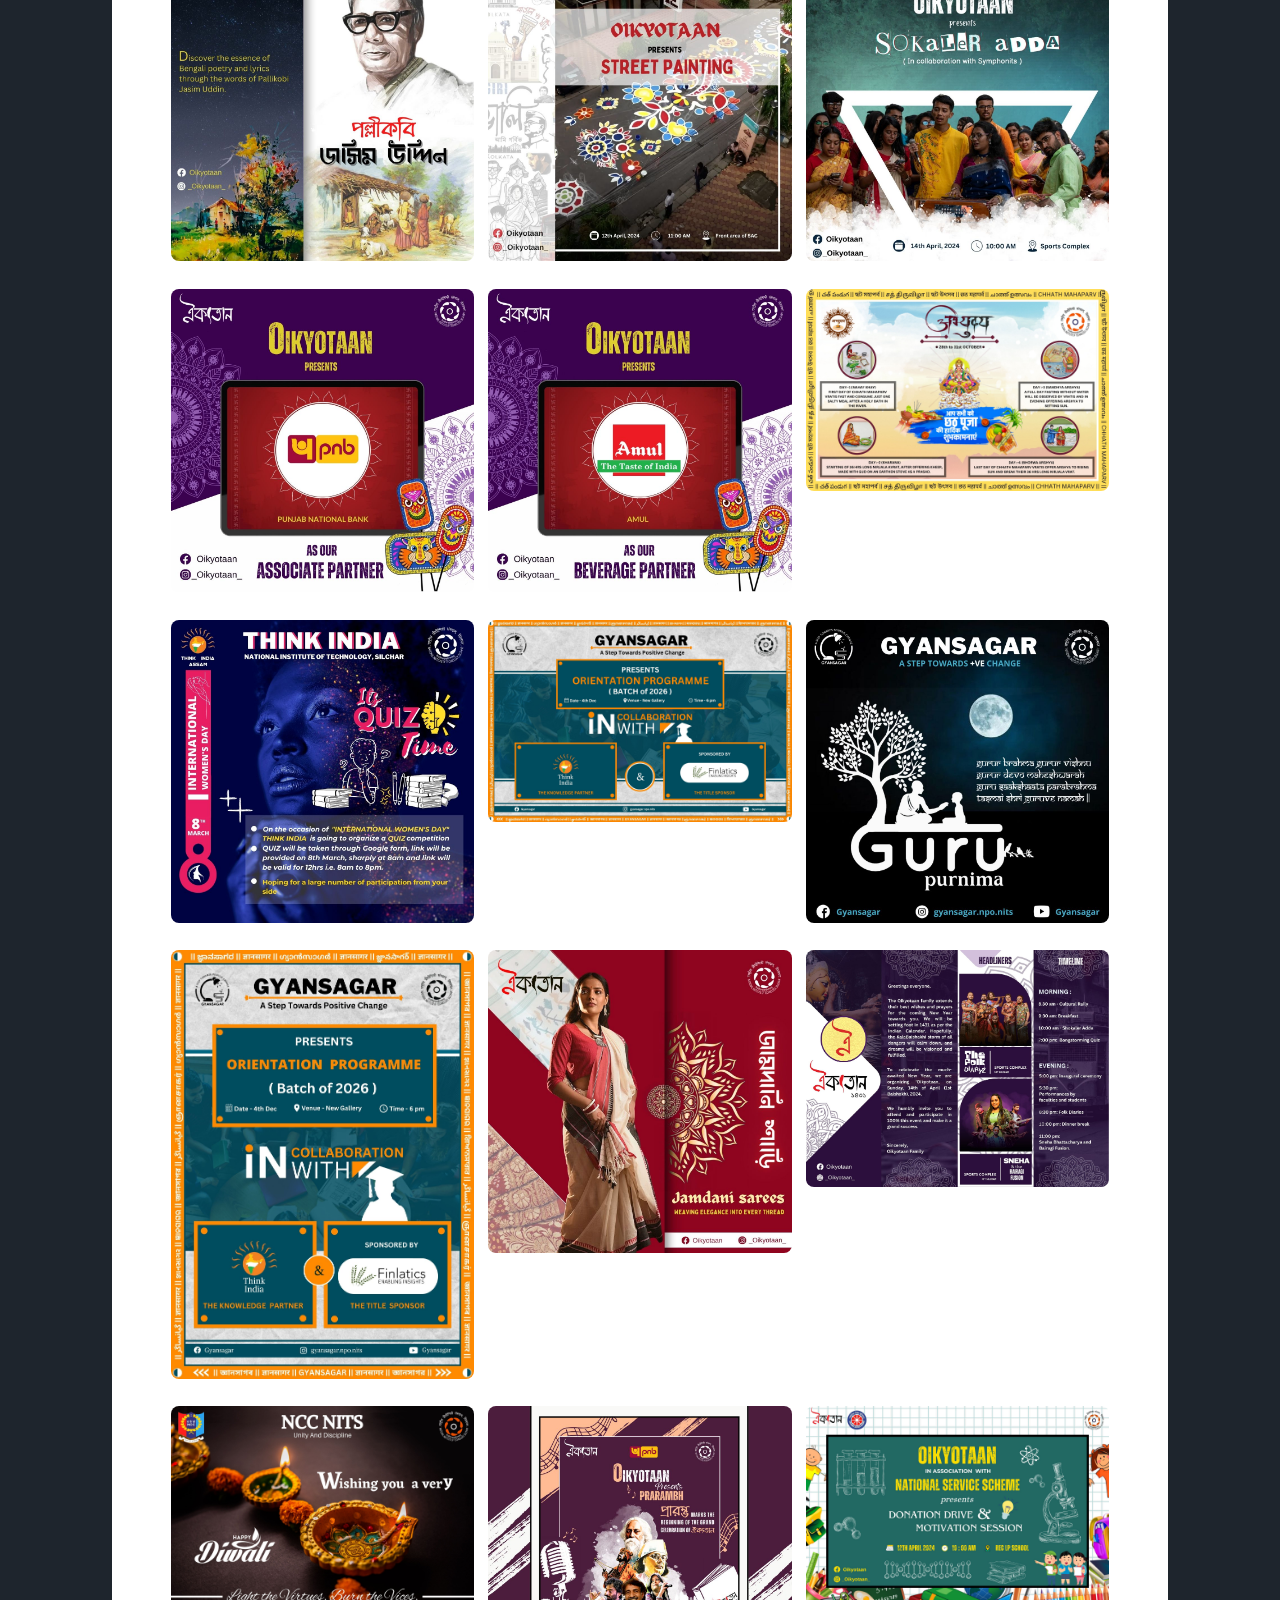
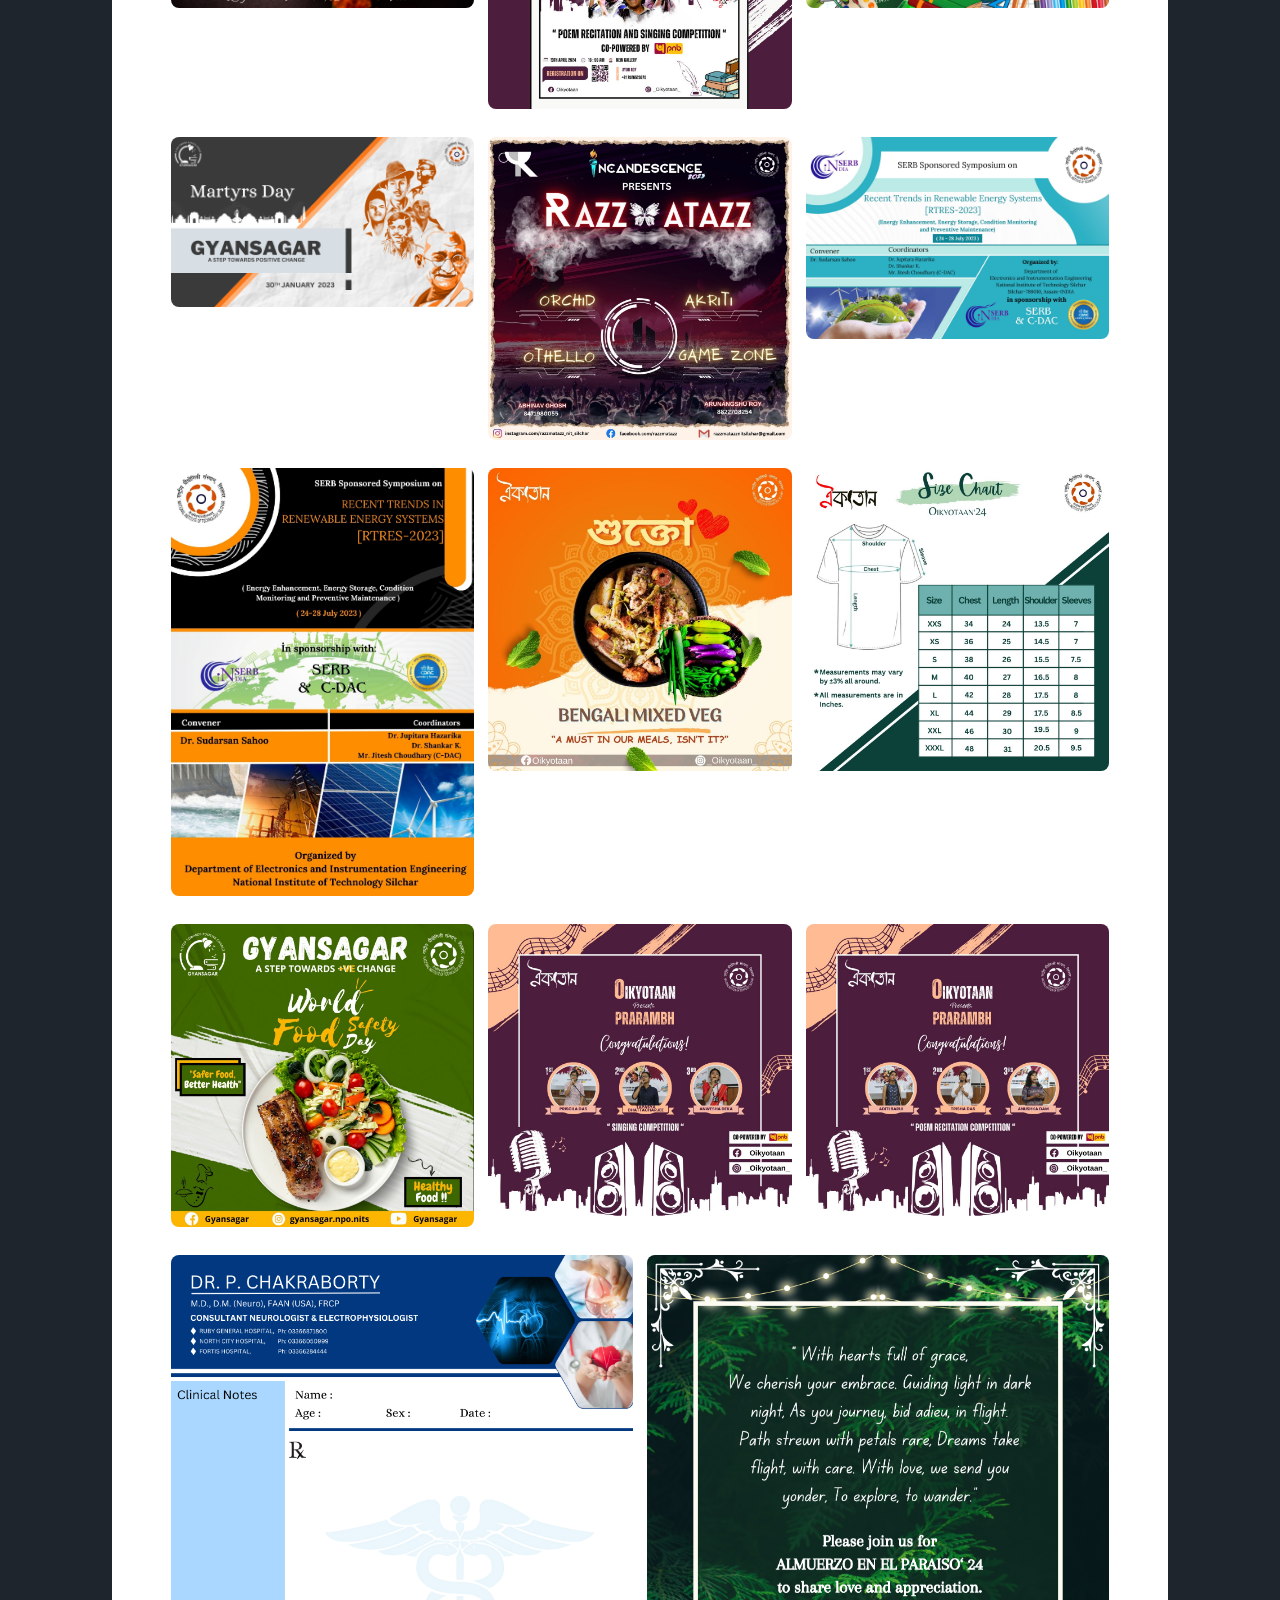
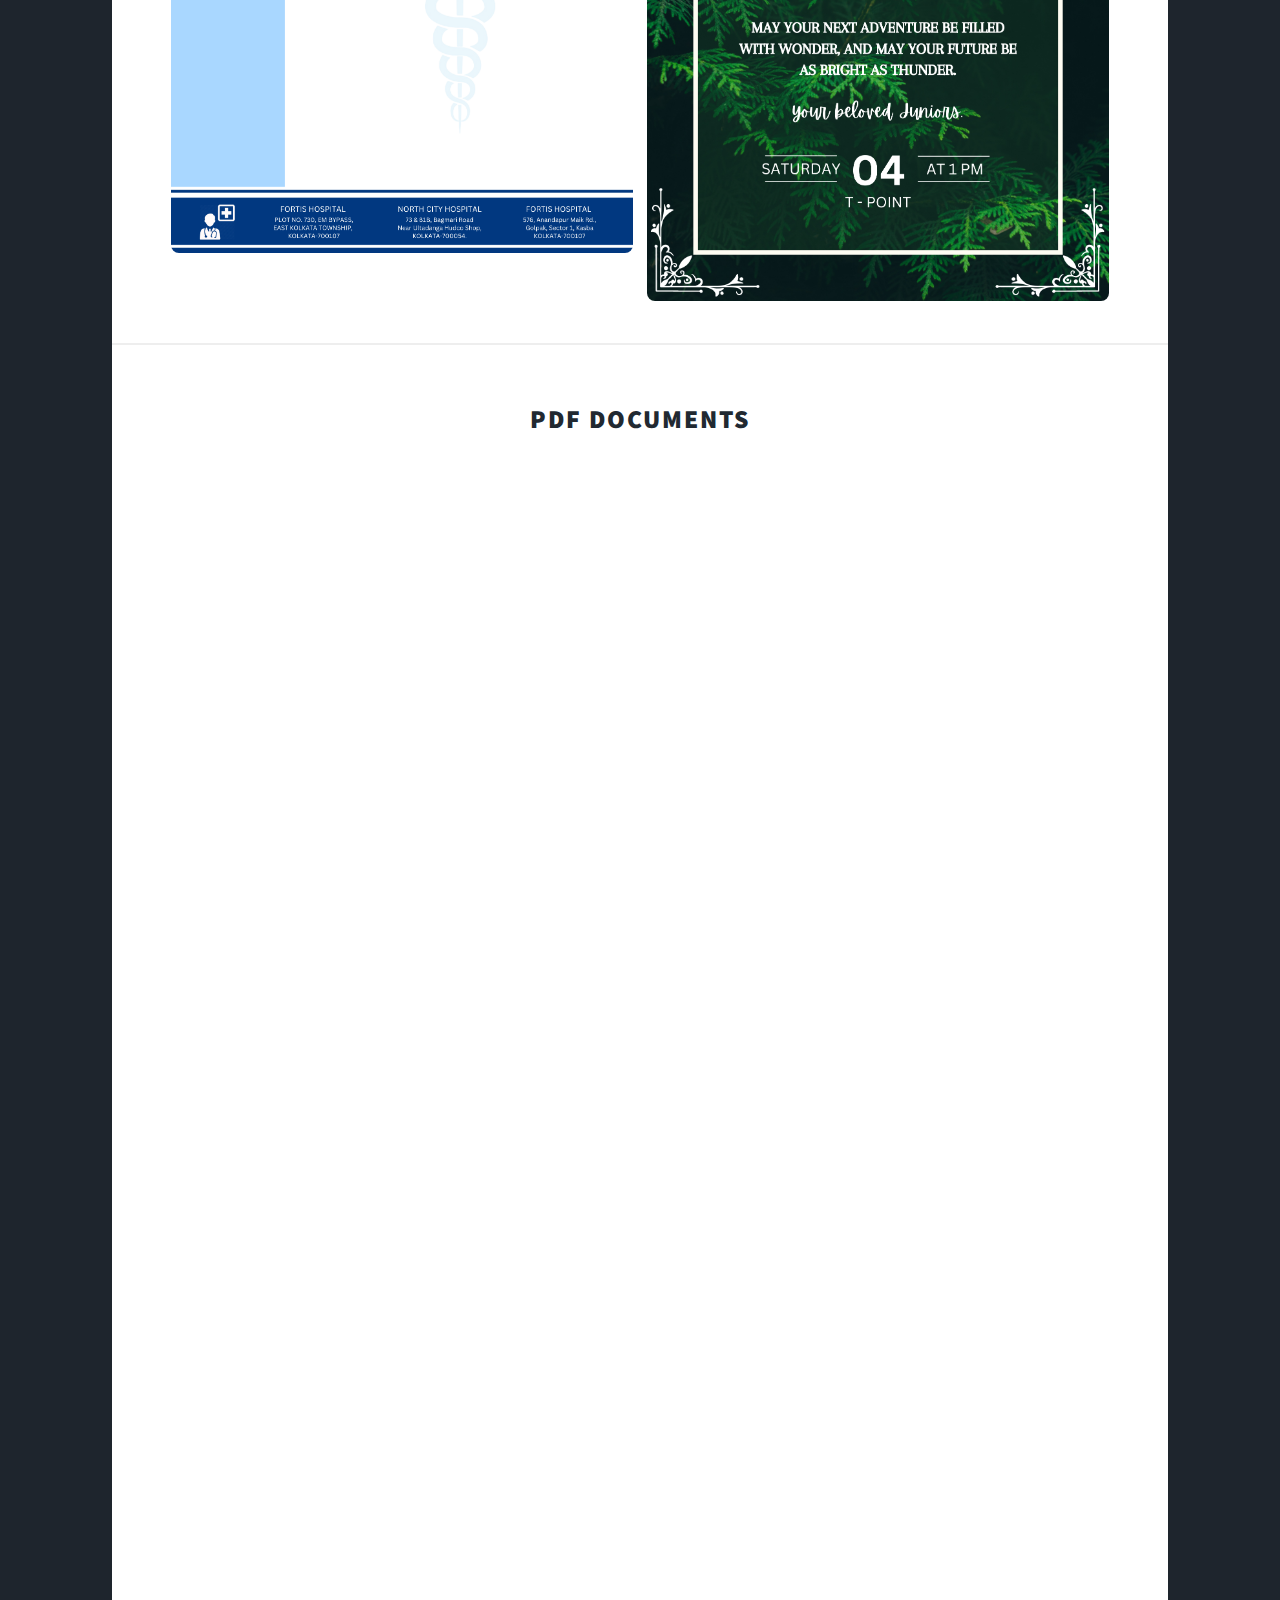
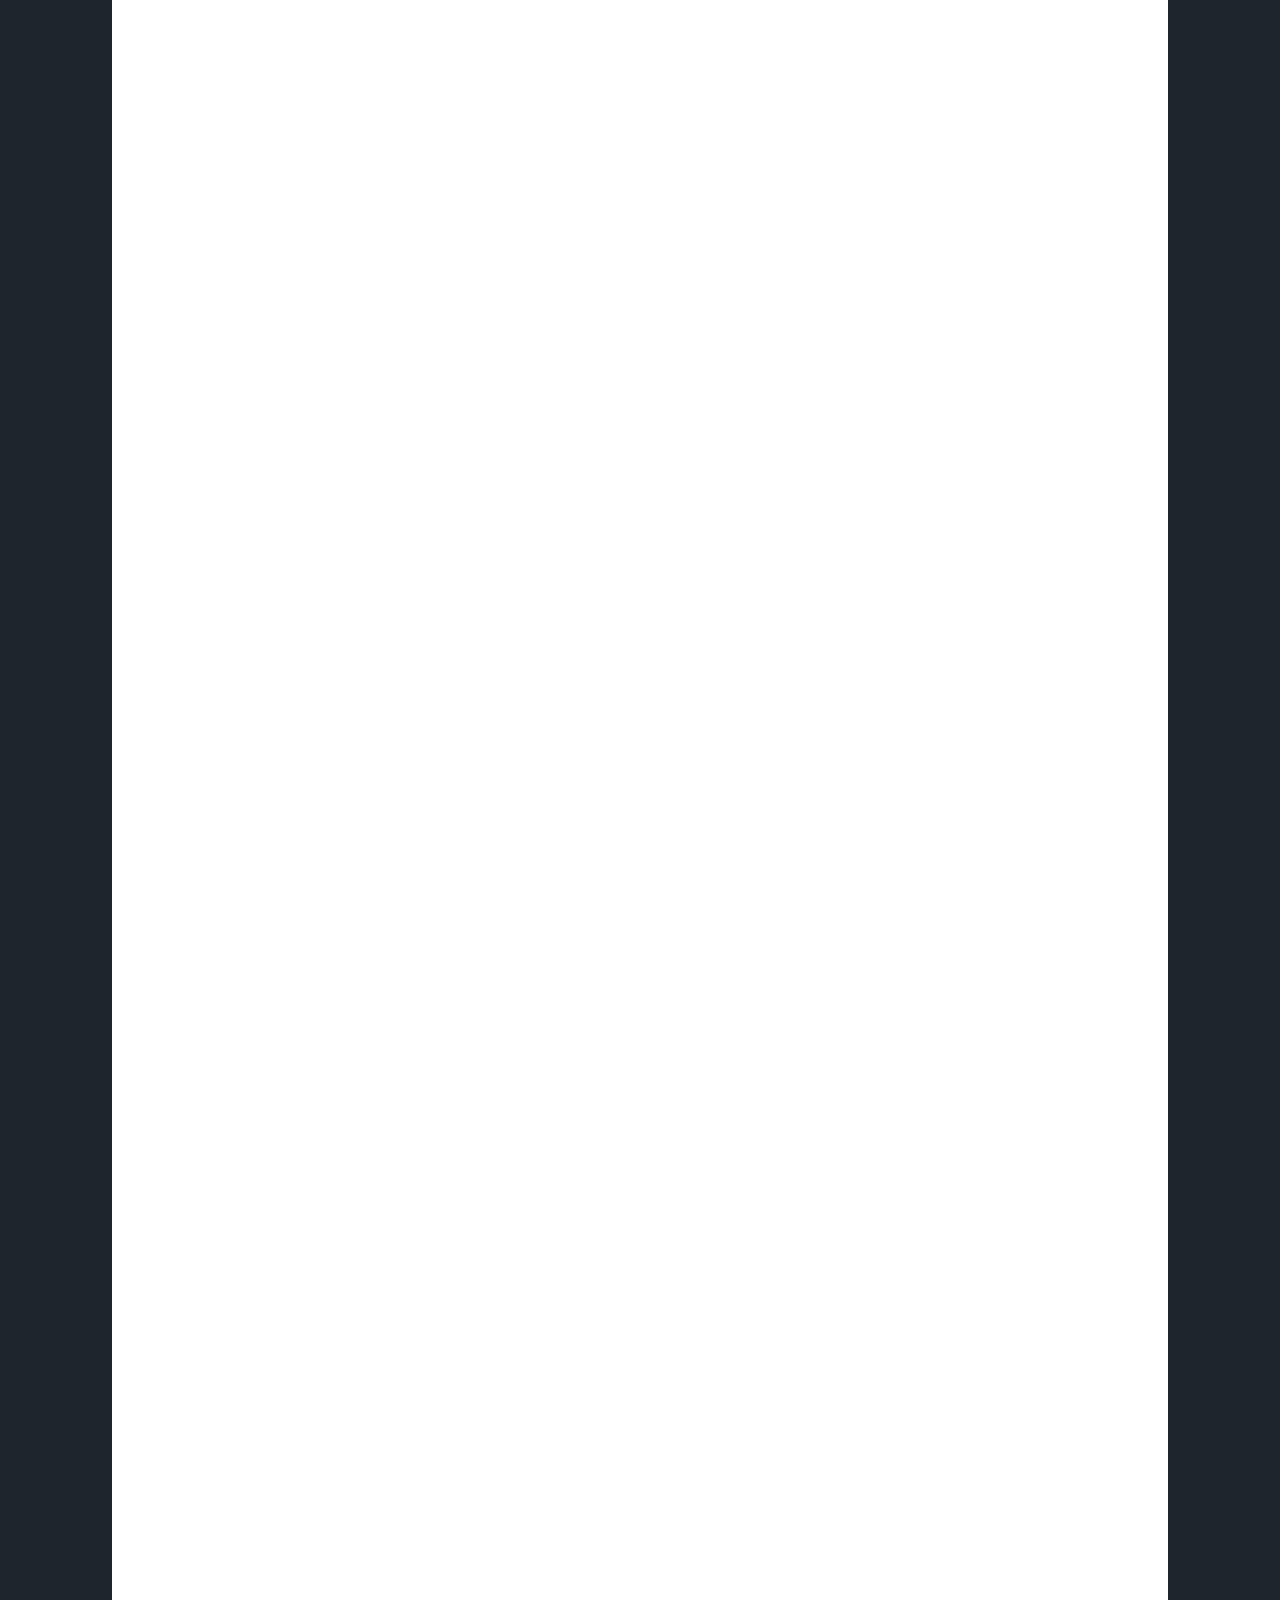
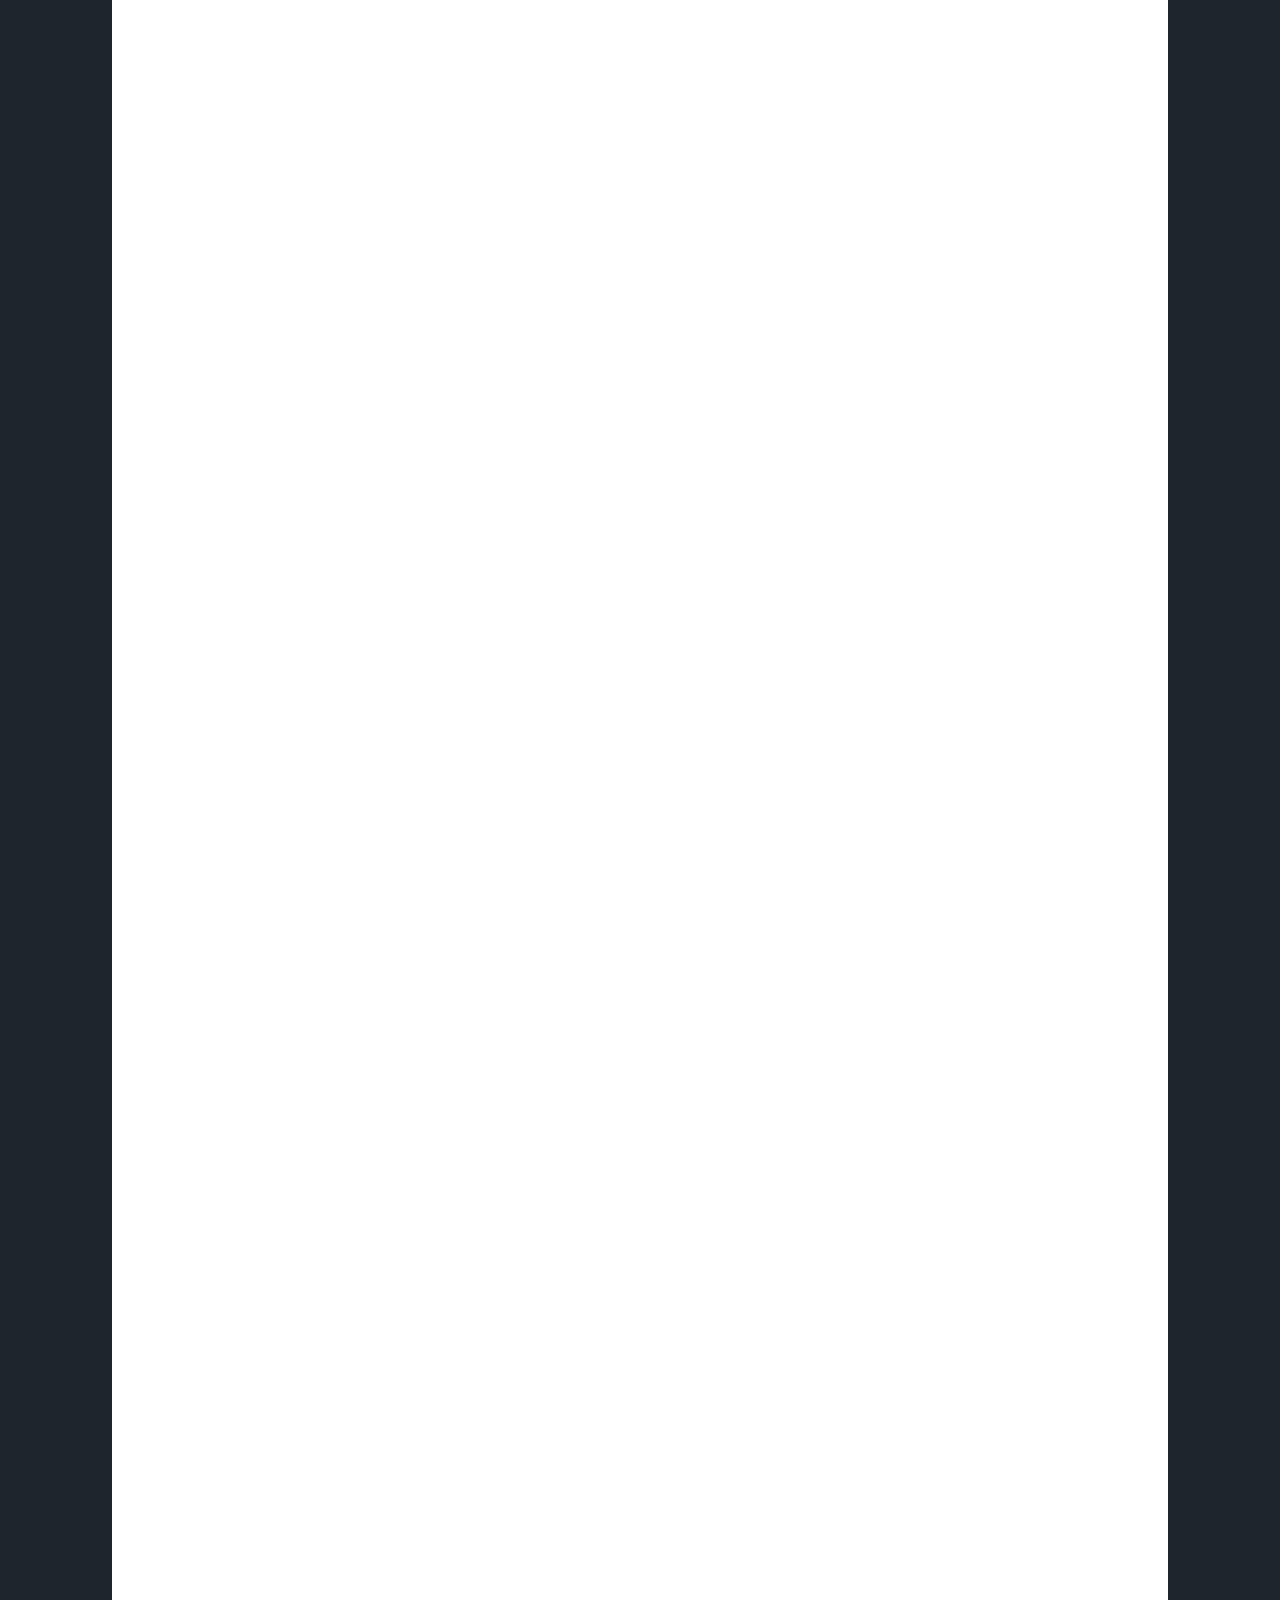
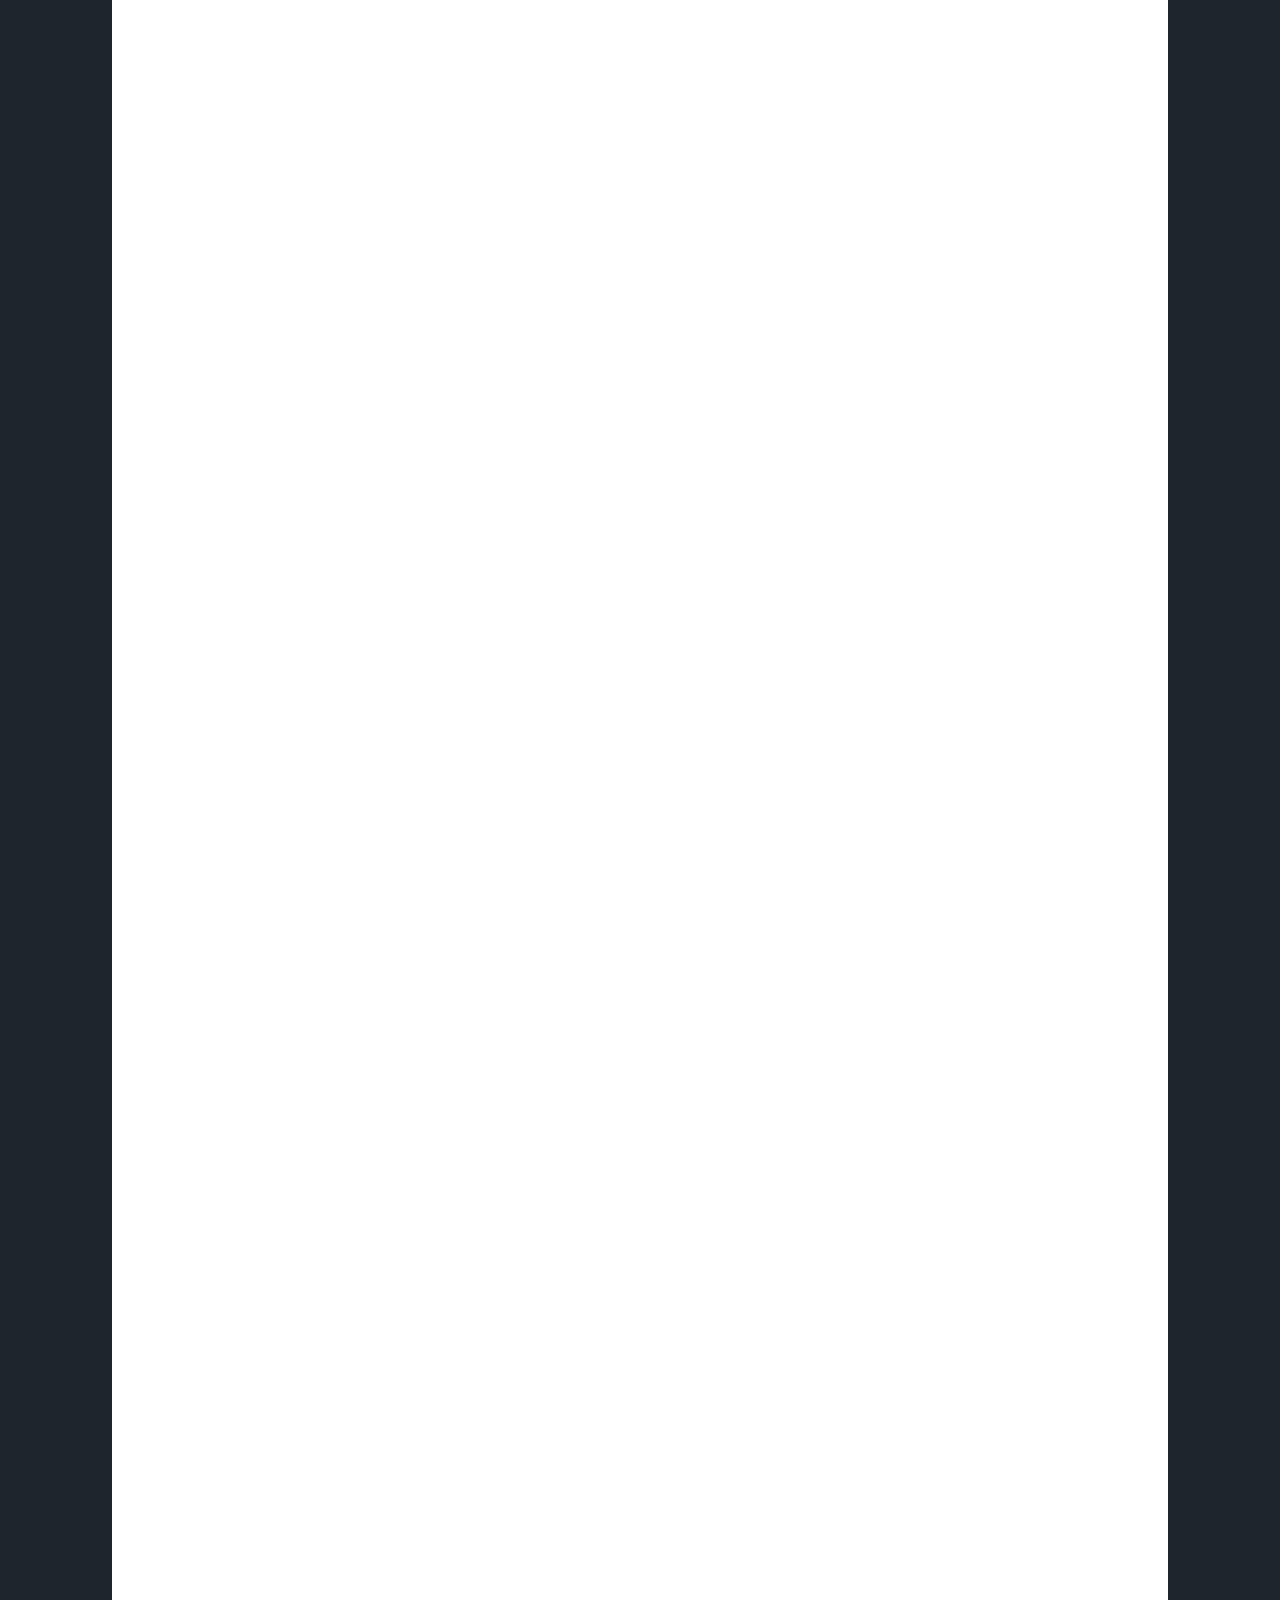
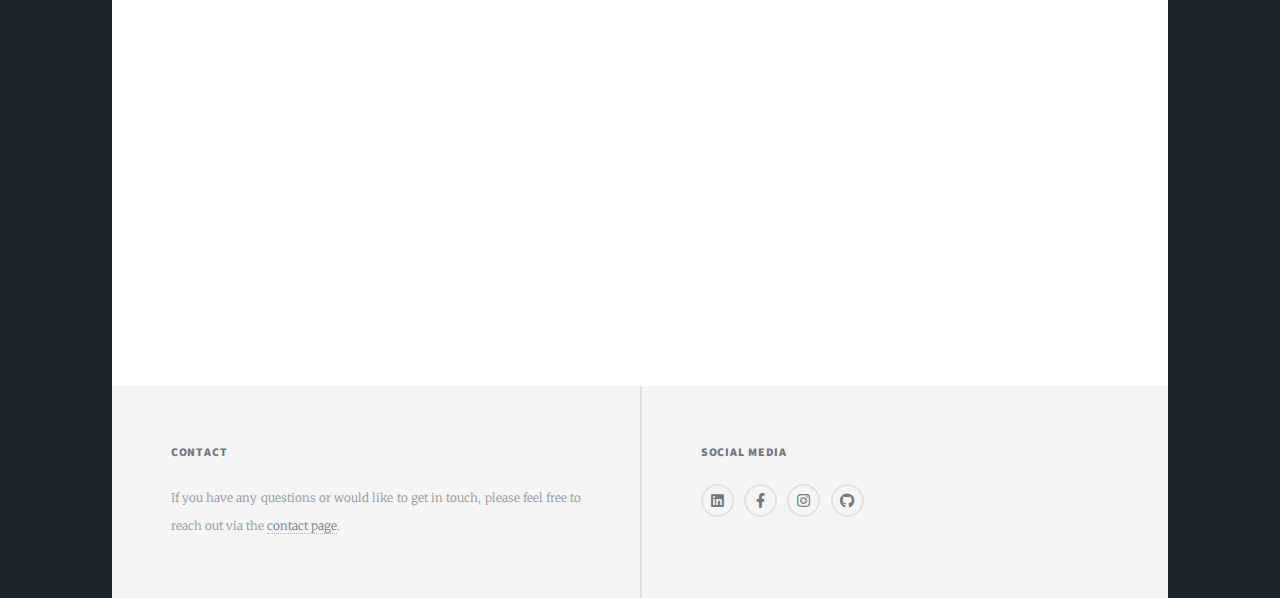
==== commit 511ec98a: "Update index.html" ====
--- a/index.html
+++ b/index.html
@@ -124,7 +124,7 @@
                 </header>
                 <div class="resume-main">
                     <div class="resume-content" style="text-align: center;">
-                        <img src="images/SouravDas_Resume" alt="Resume" style="width:60%; height:auto; border: 5px solid #ccc; box-shadow: 0 4px 8px rgba(0, 0, 0, 0.1); border-radius: 10px;">
+                        <img src="images/SouravDas_Resume.jpg" alt="Resume" style="width:60%; height:auto; border: 5px solid #ccc; box-shadow: 0 4px 8px rgba(0, 0, 0, 0.1); border-radius: 10px;">
                     </div>
                     <p style="margin-top: 20px;">You can download my resume by clicking the button below:</p>
                     <a href="https://drive.google.com/file/d/1RY9Kj0ahOTgGYY_pUXDk8s_7Qc7iW2Kh/view?usp=sharing" class="button icon solid fa-download" download>Download Resume</a>
